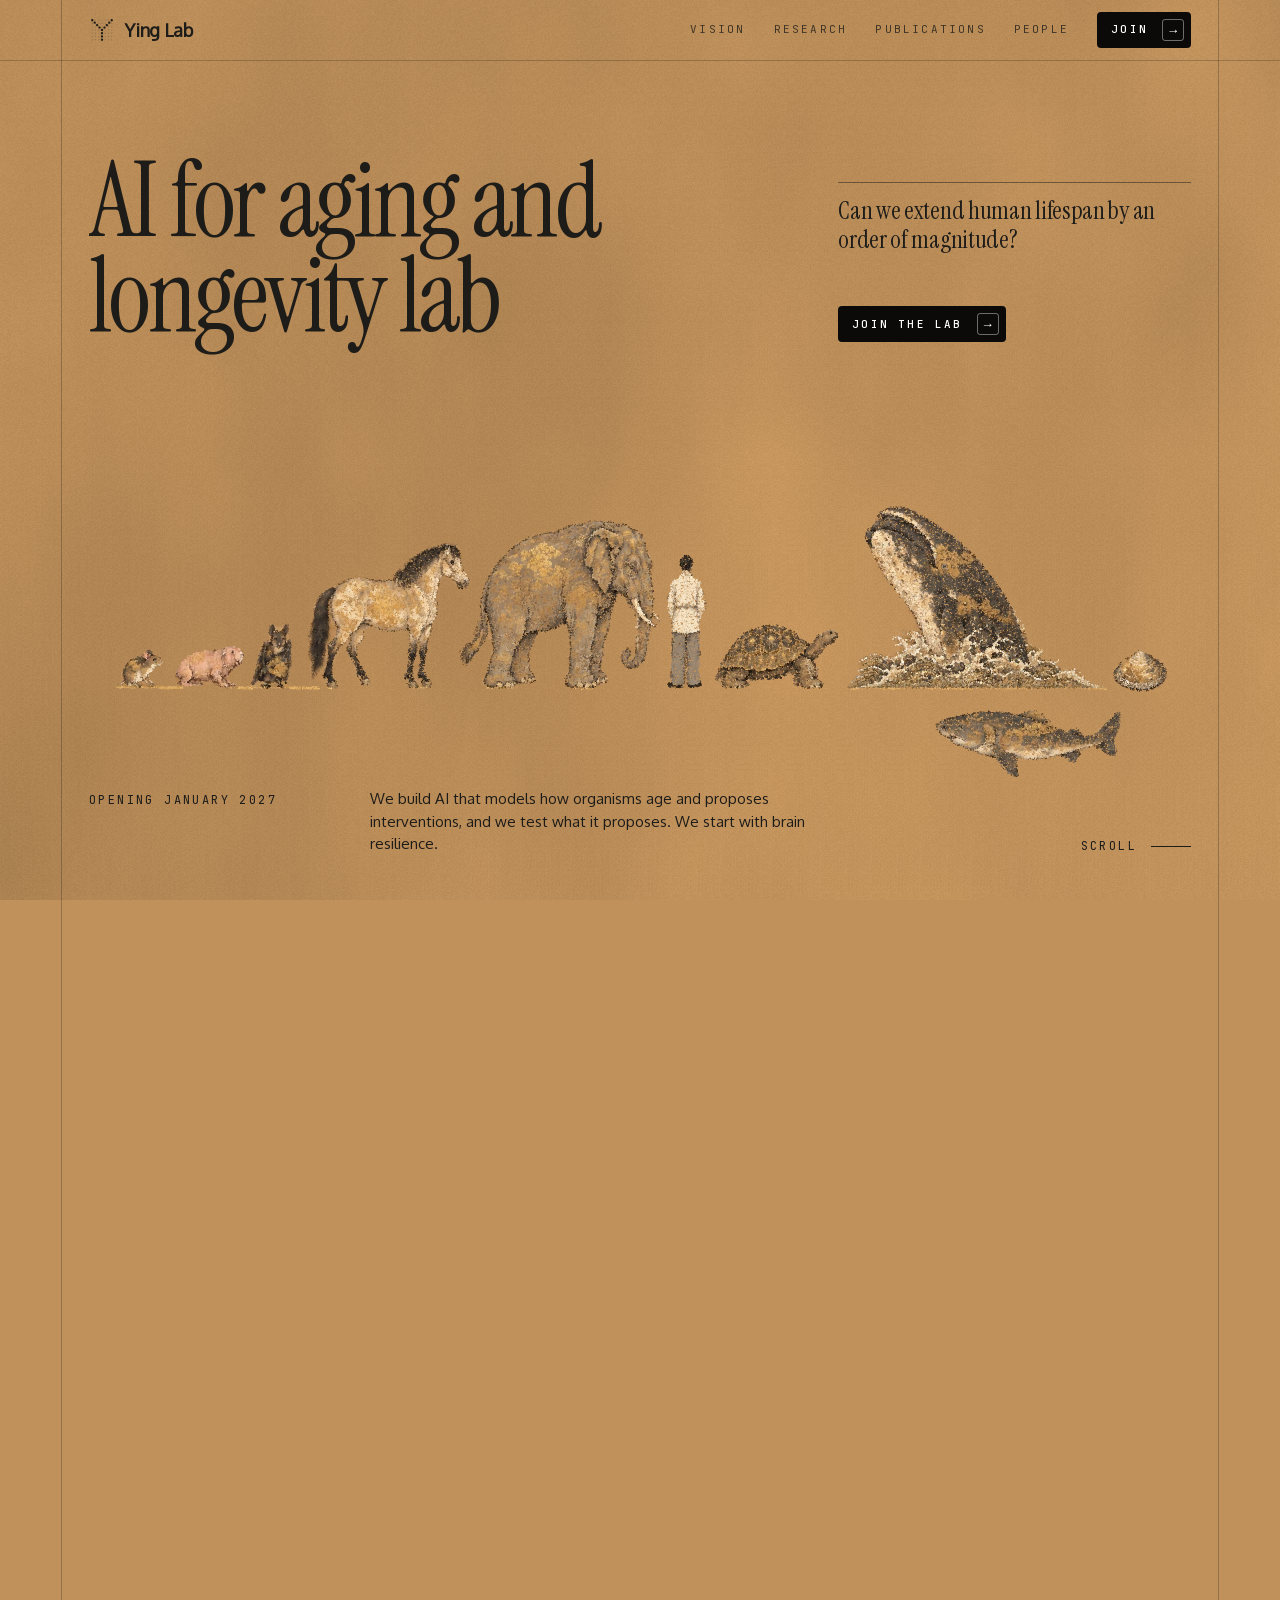
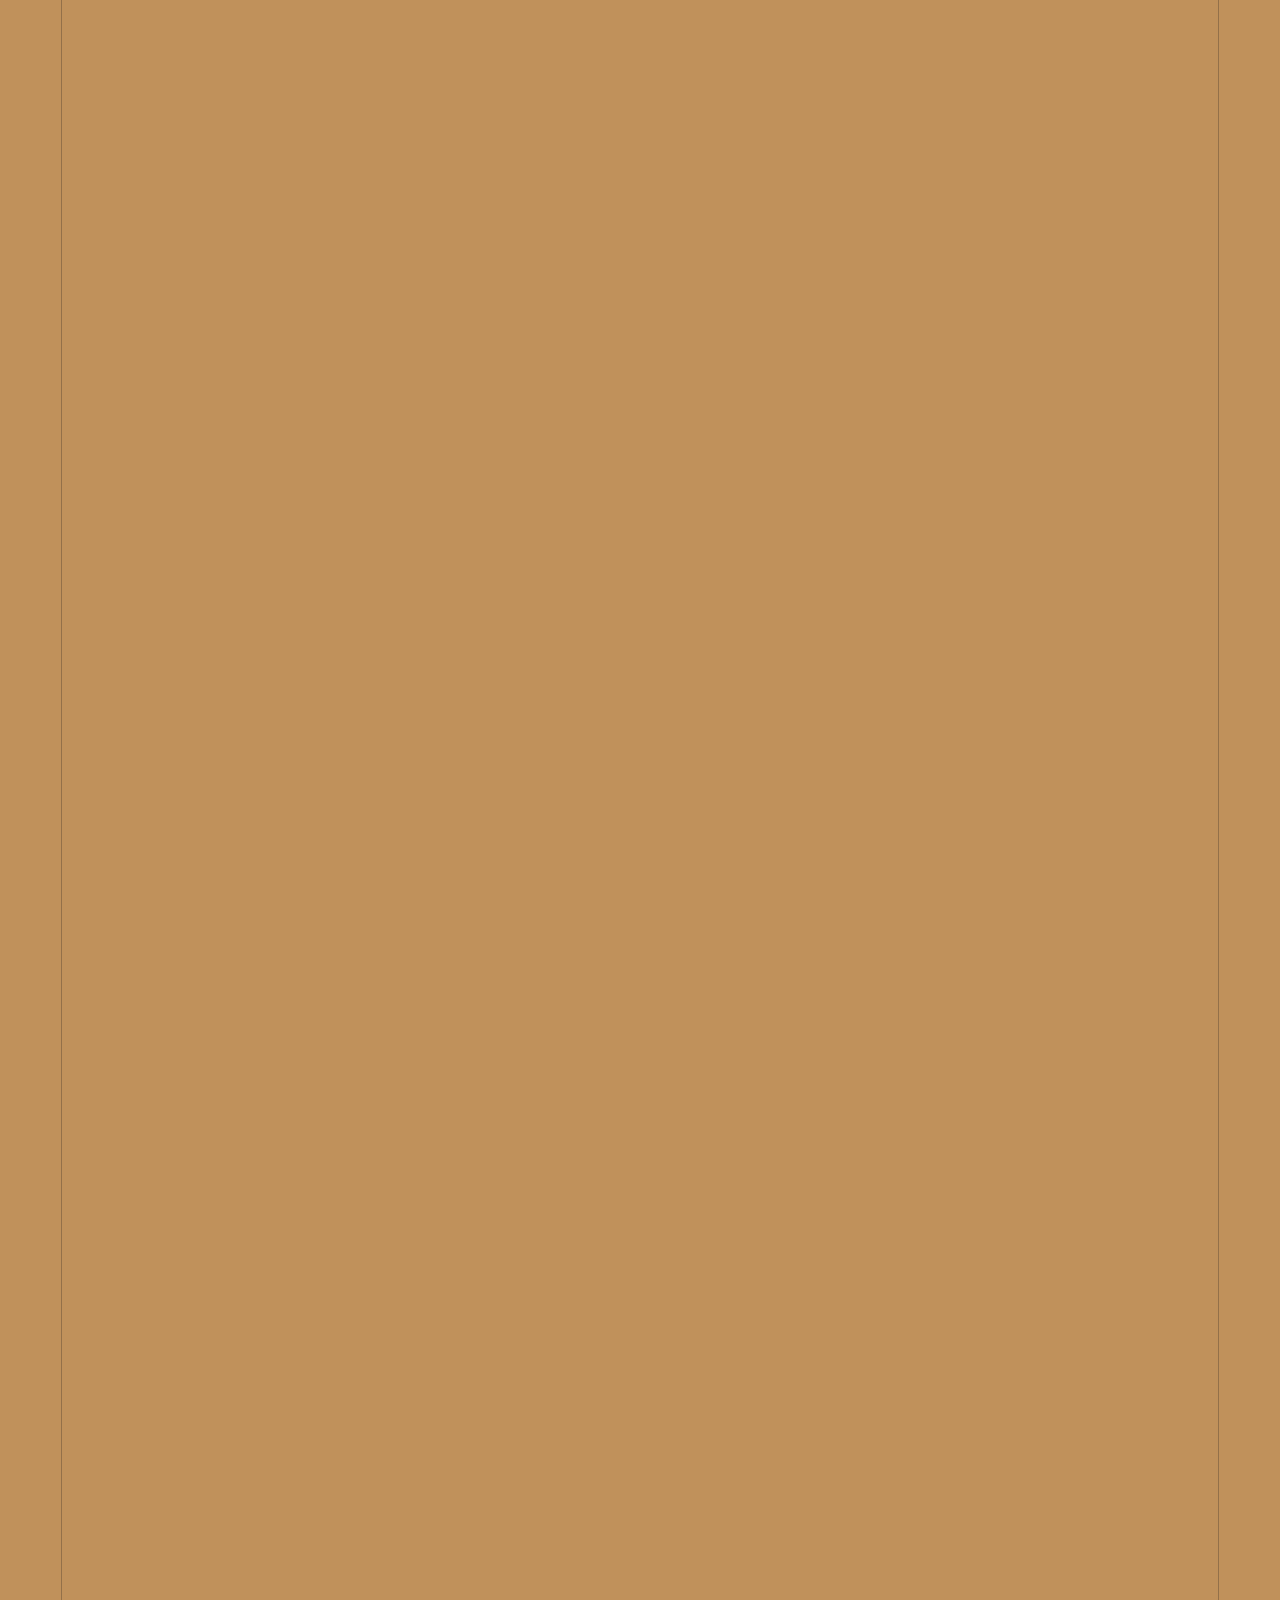
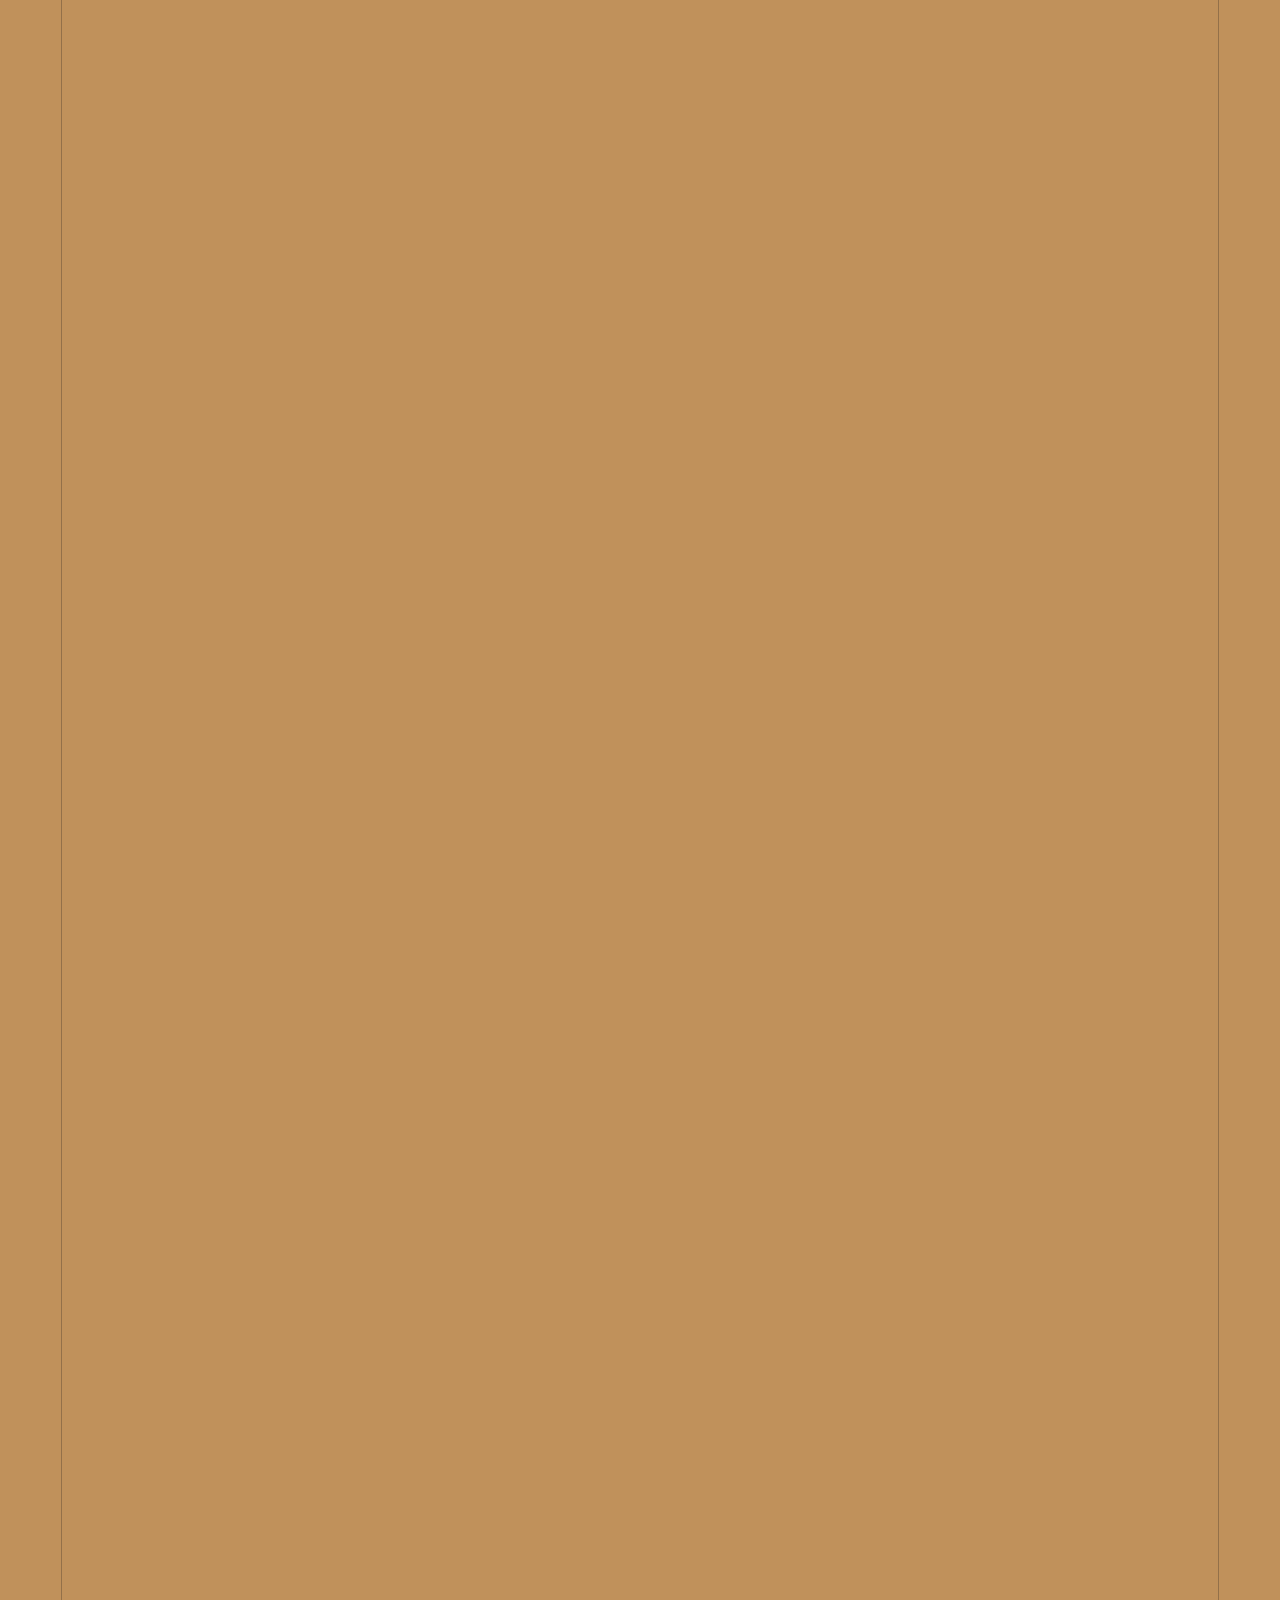
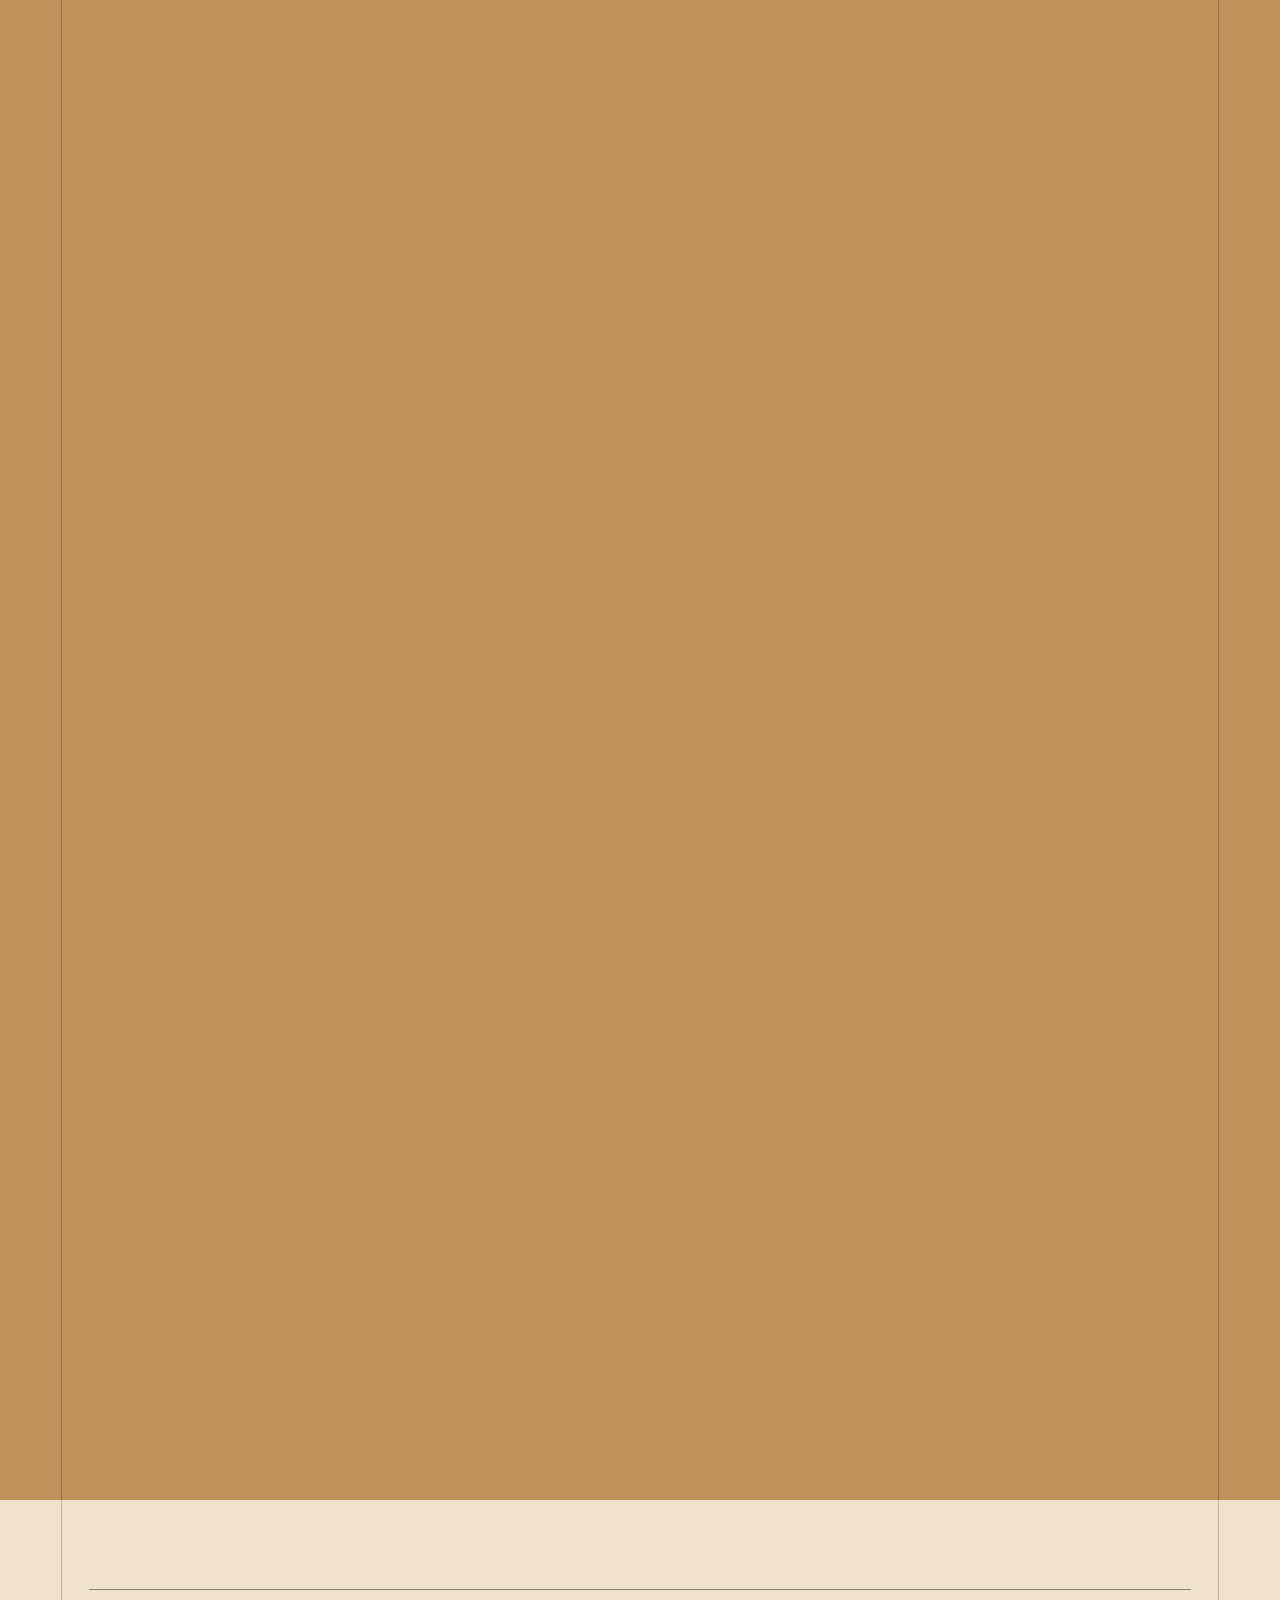
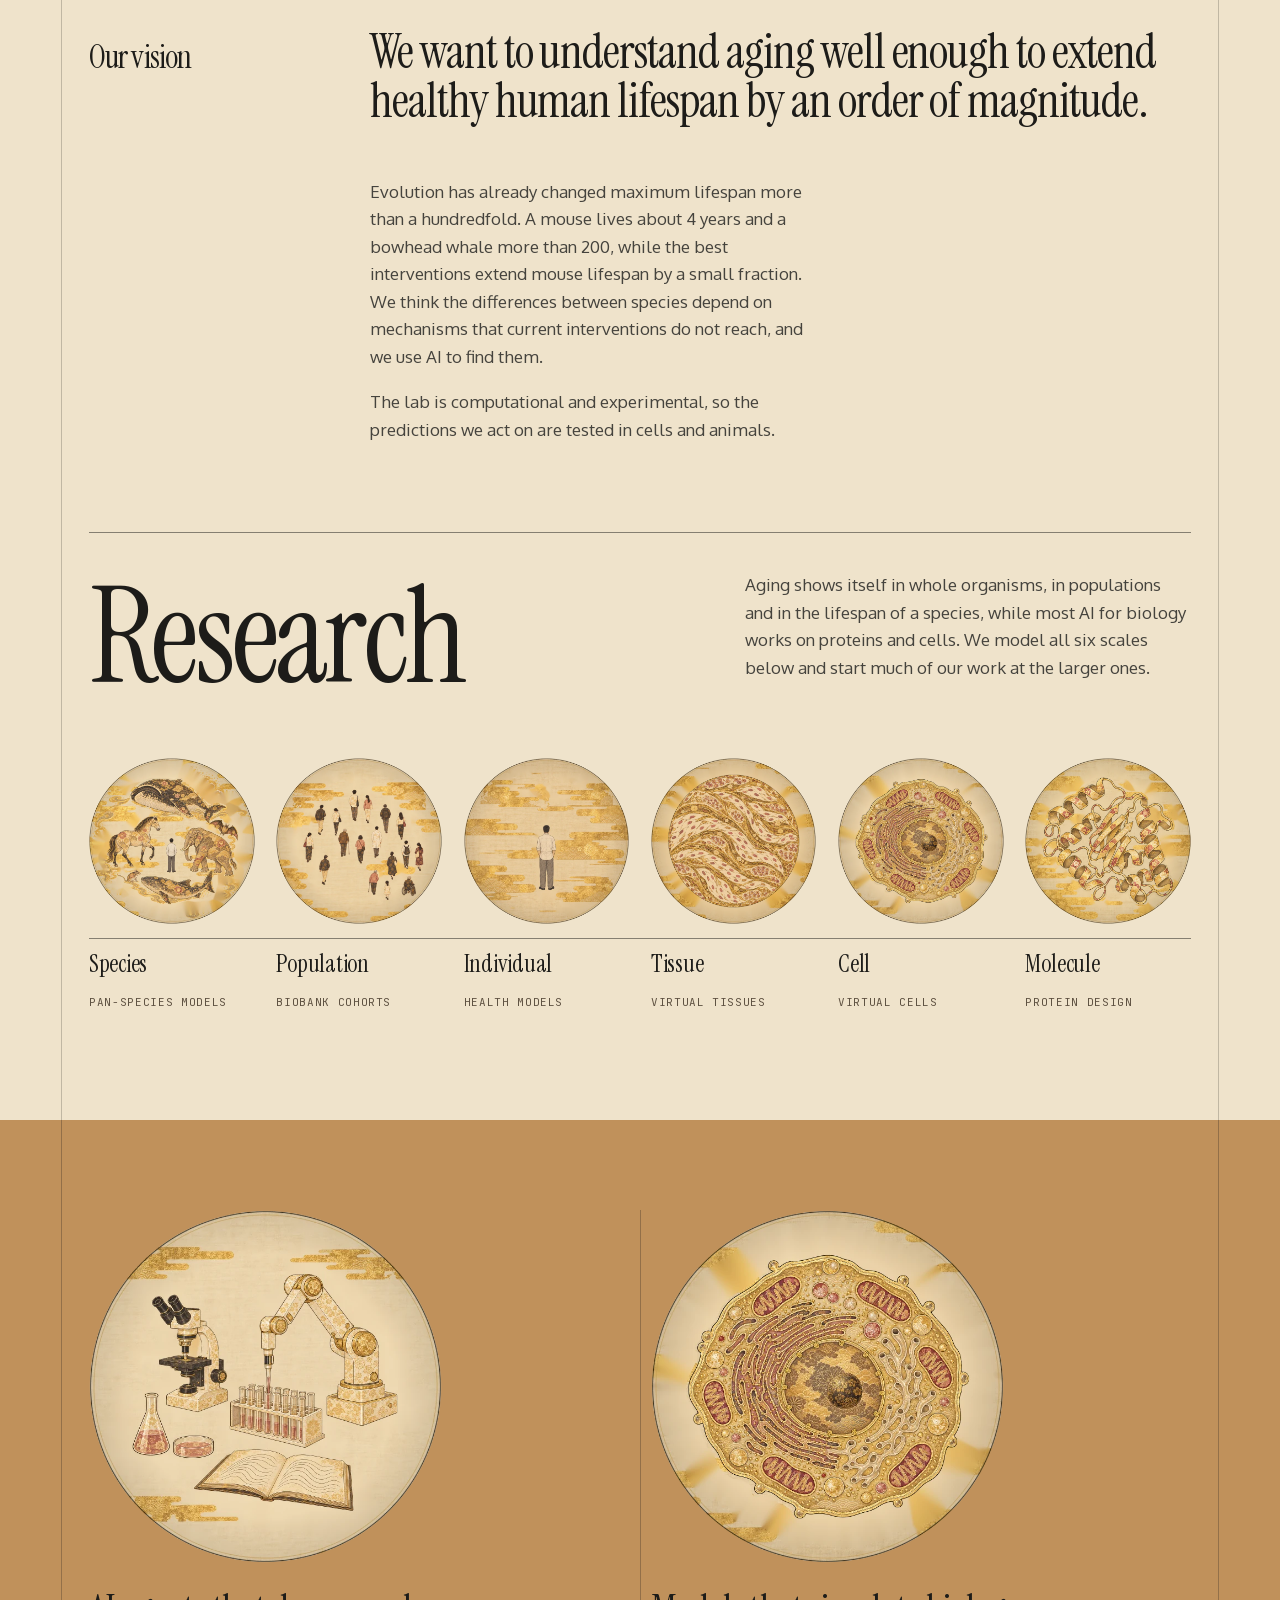
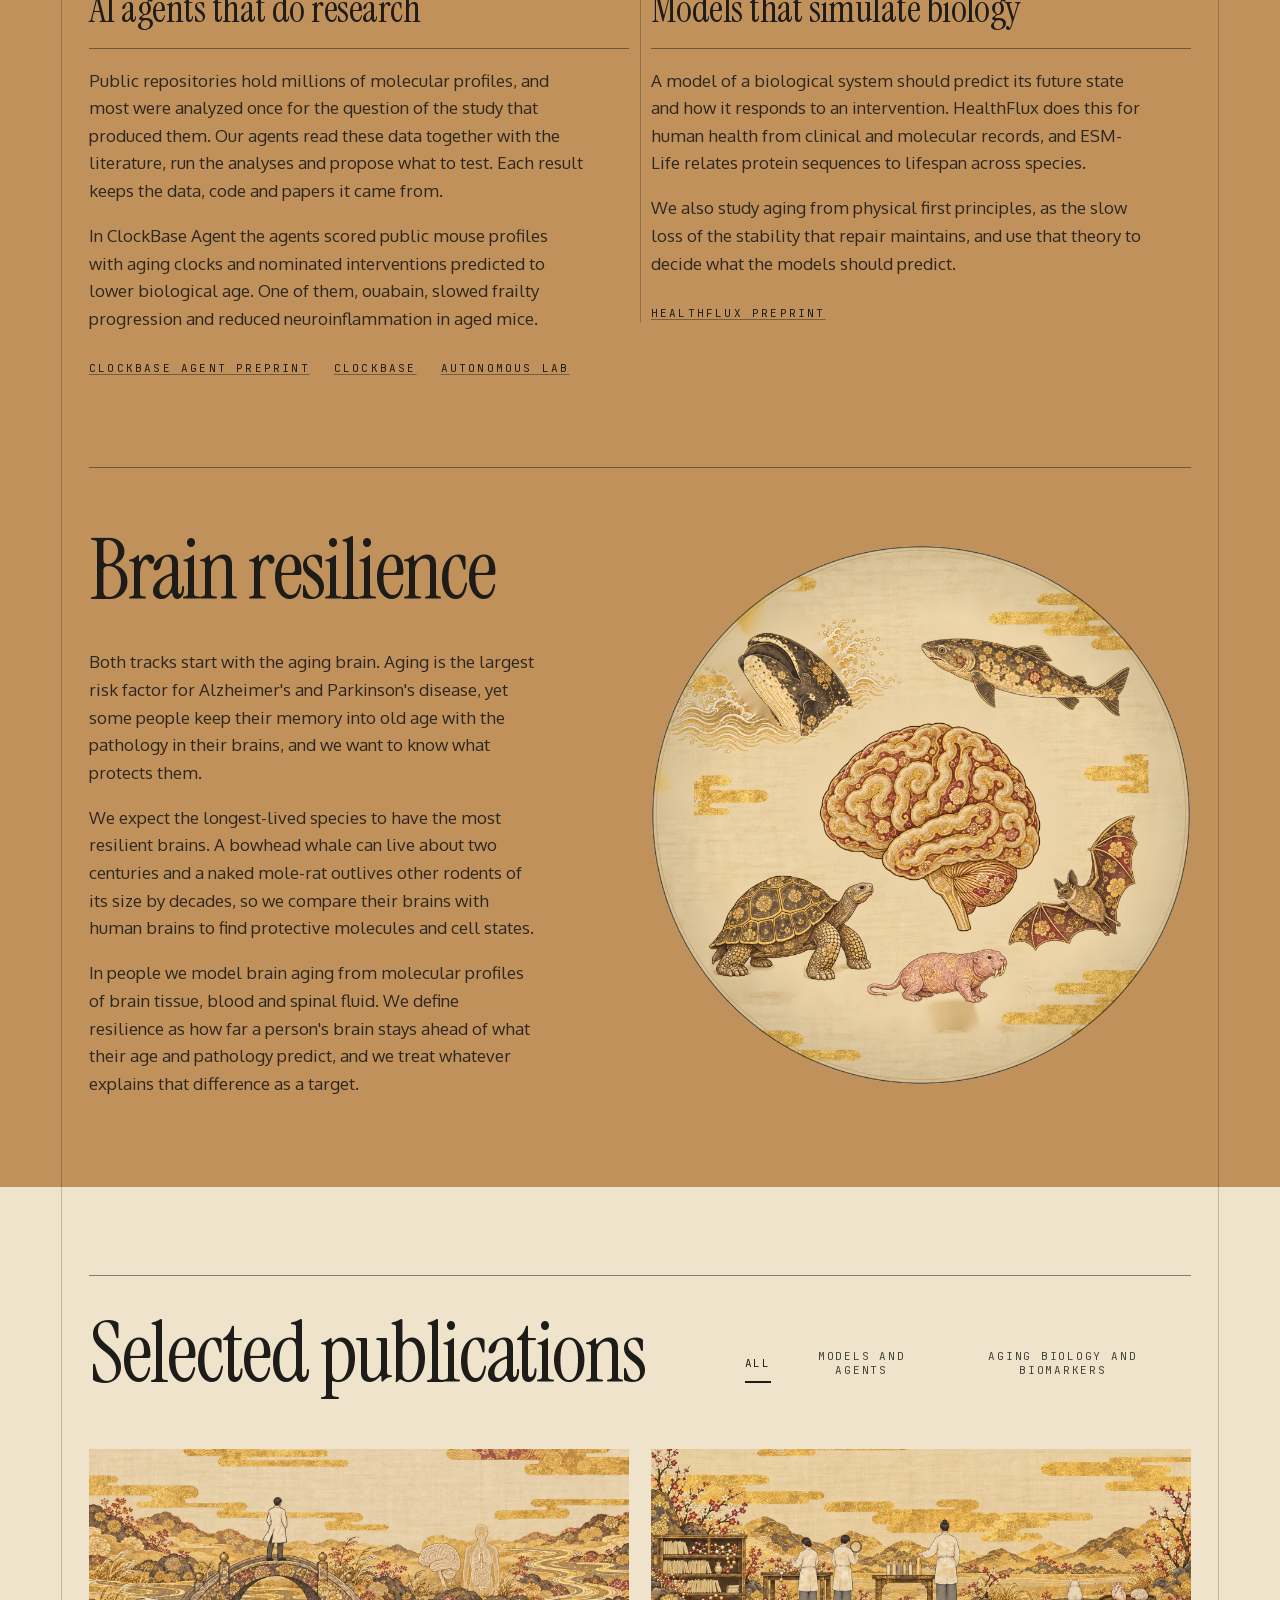
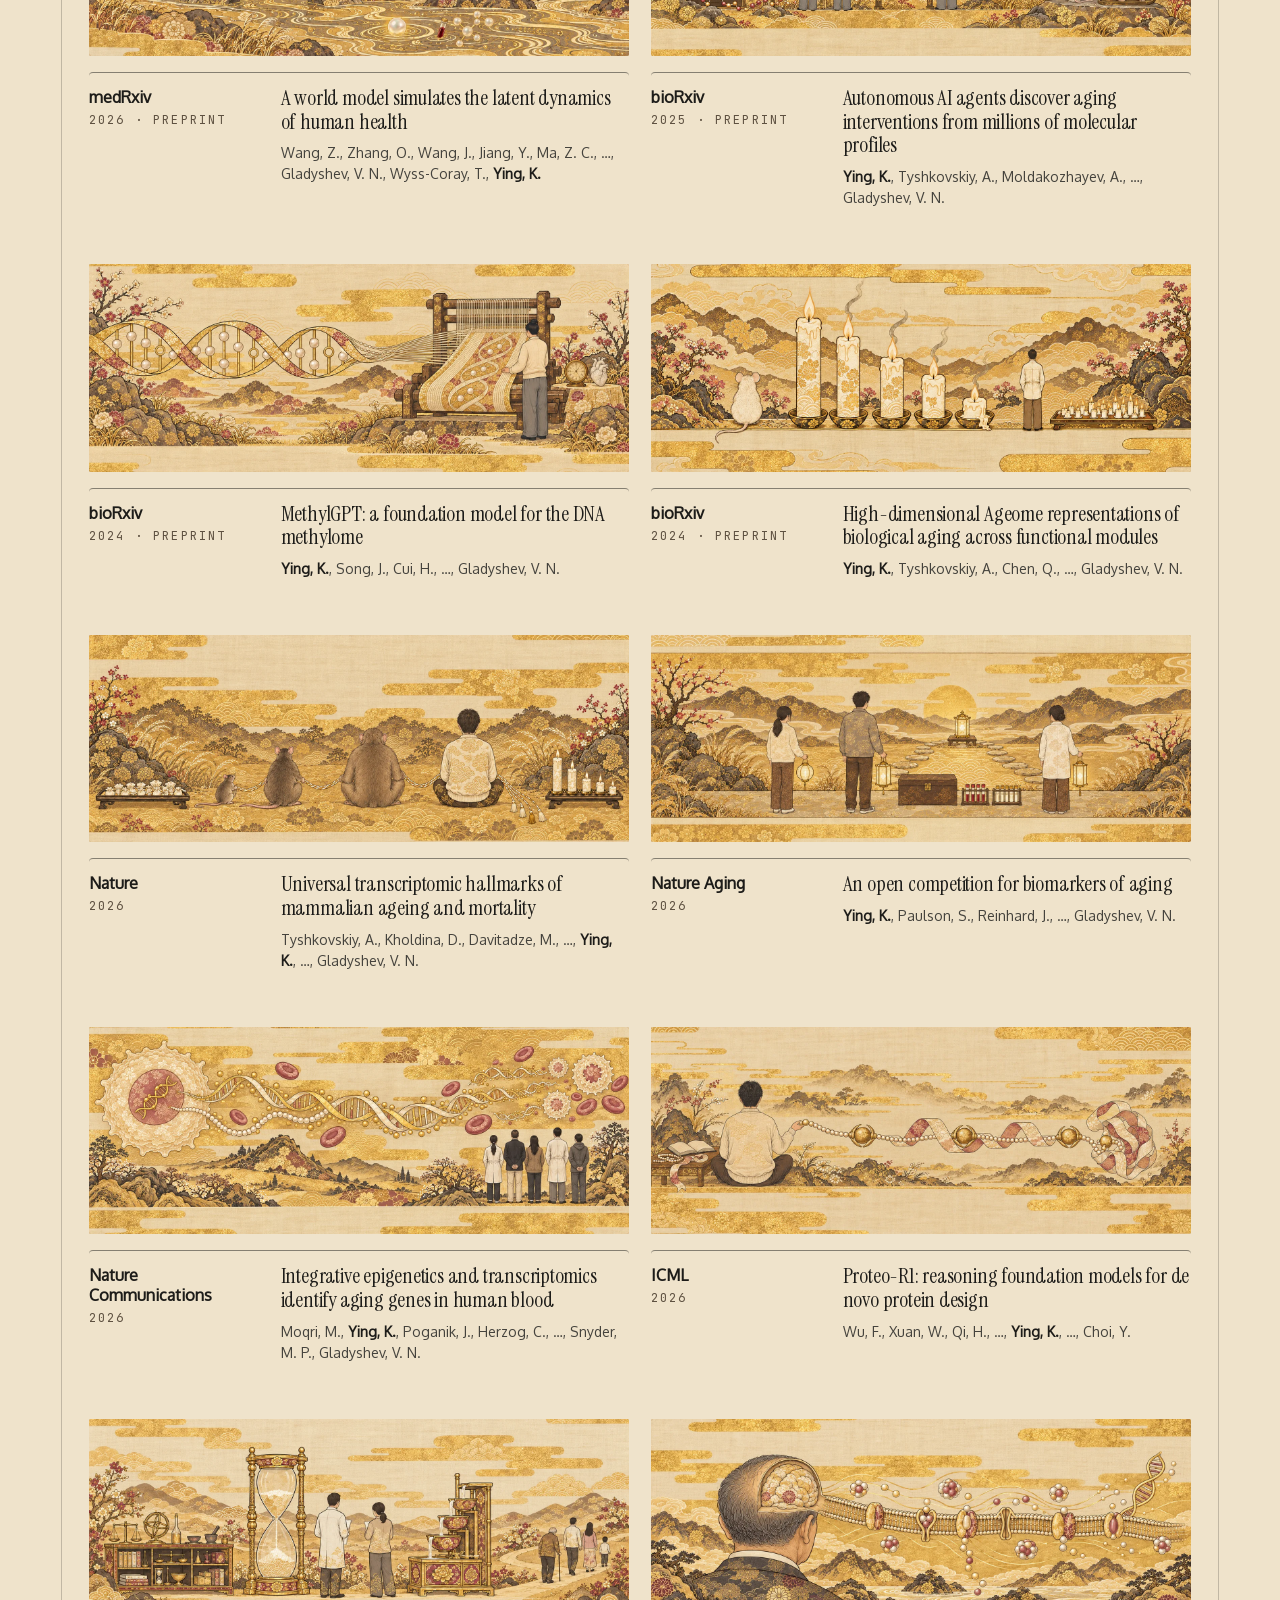
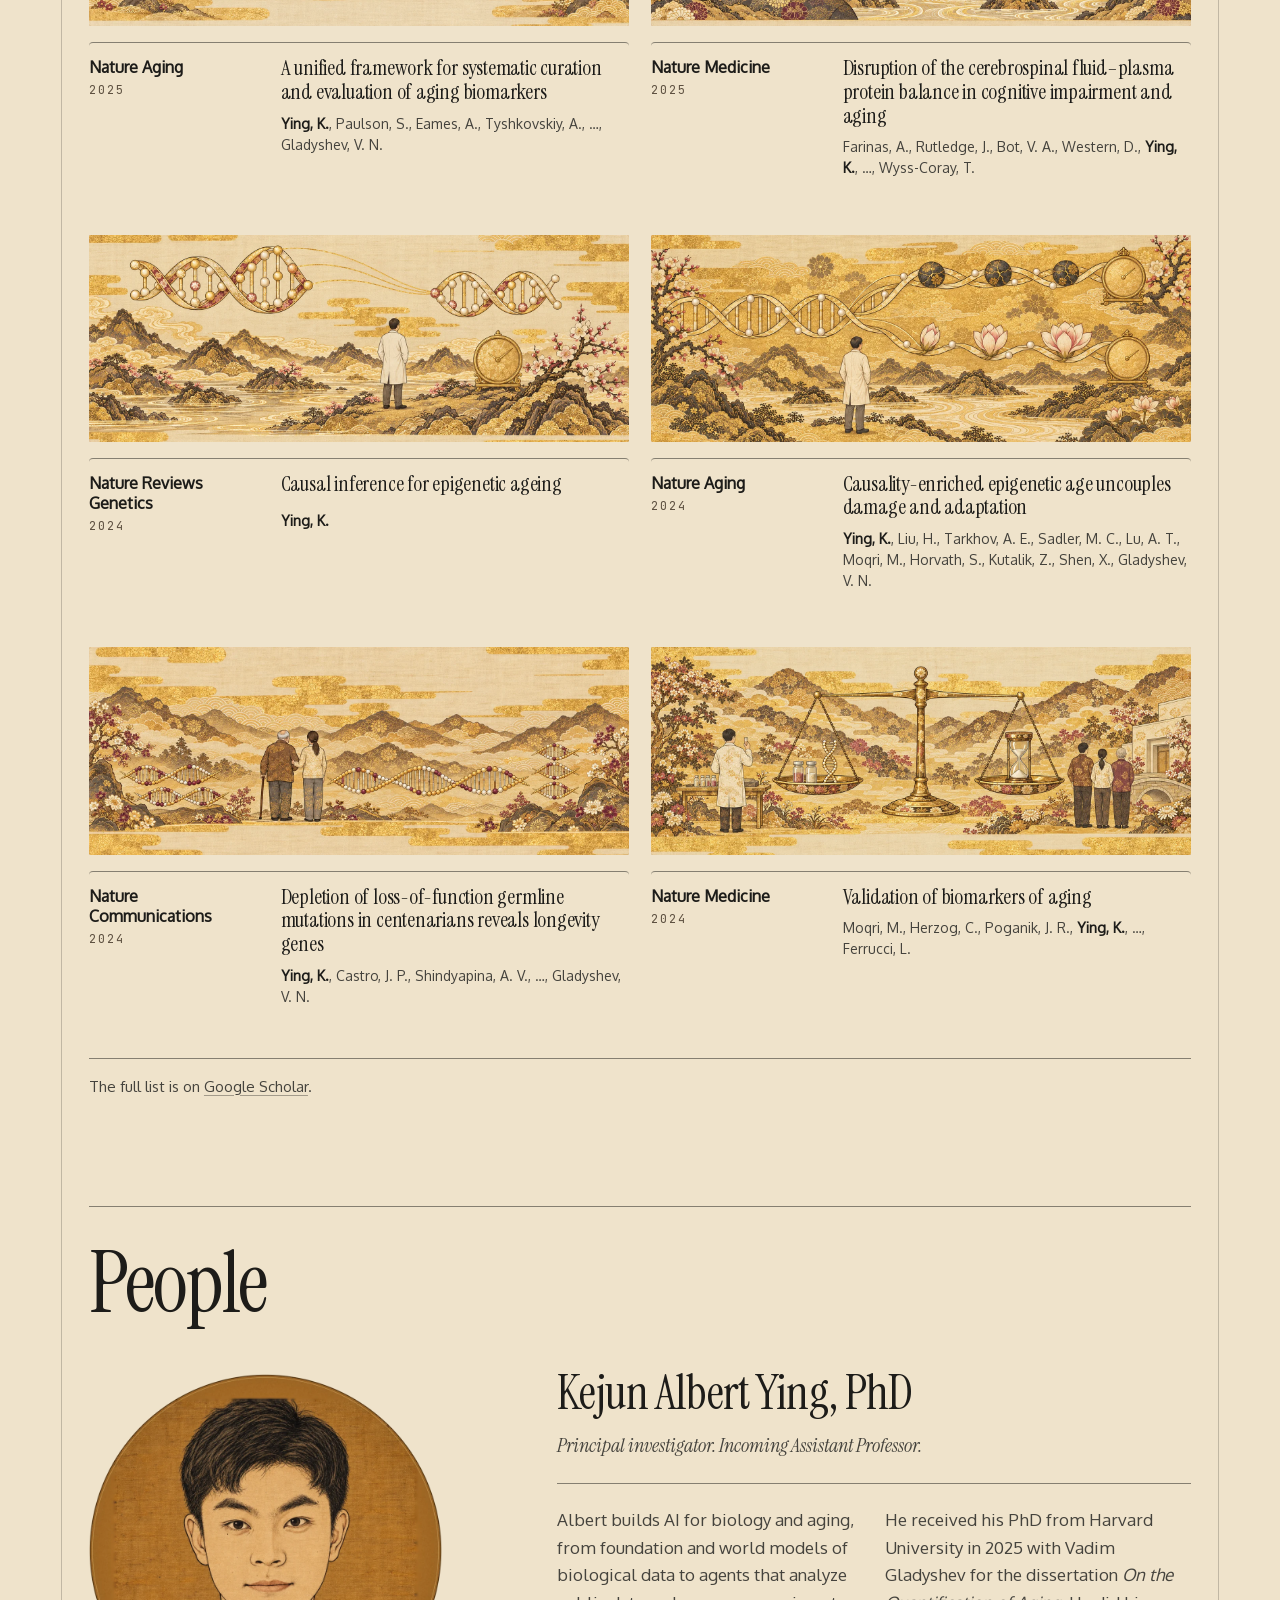
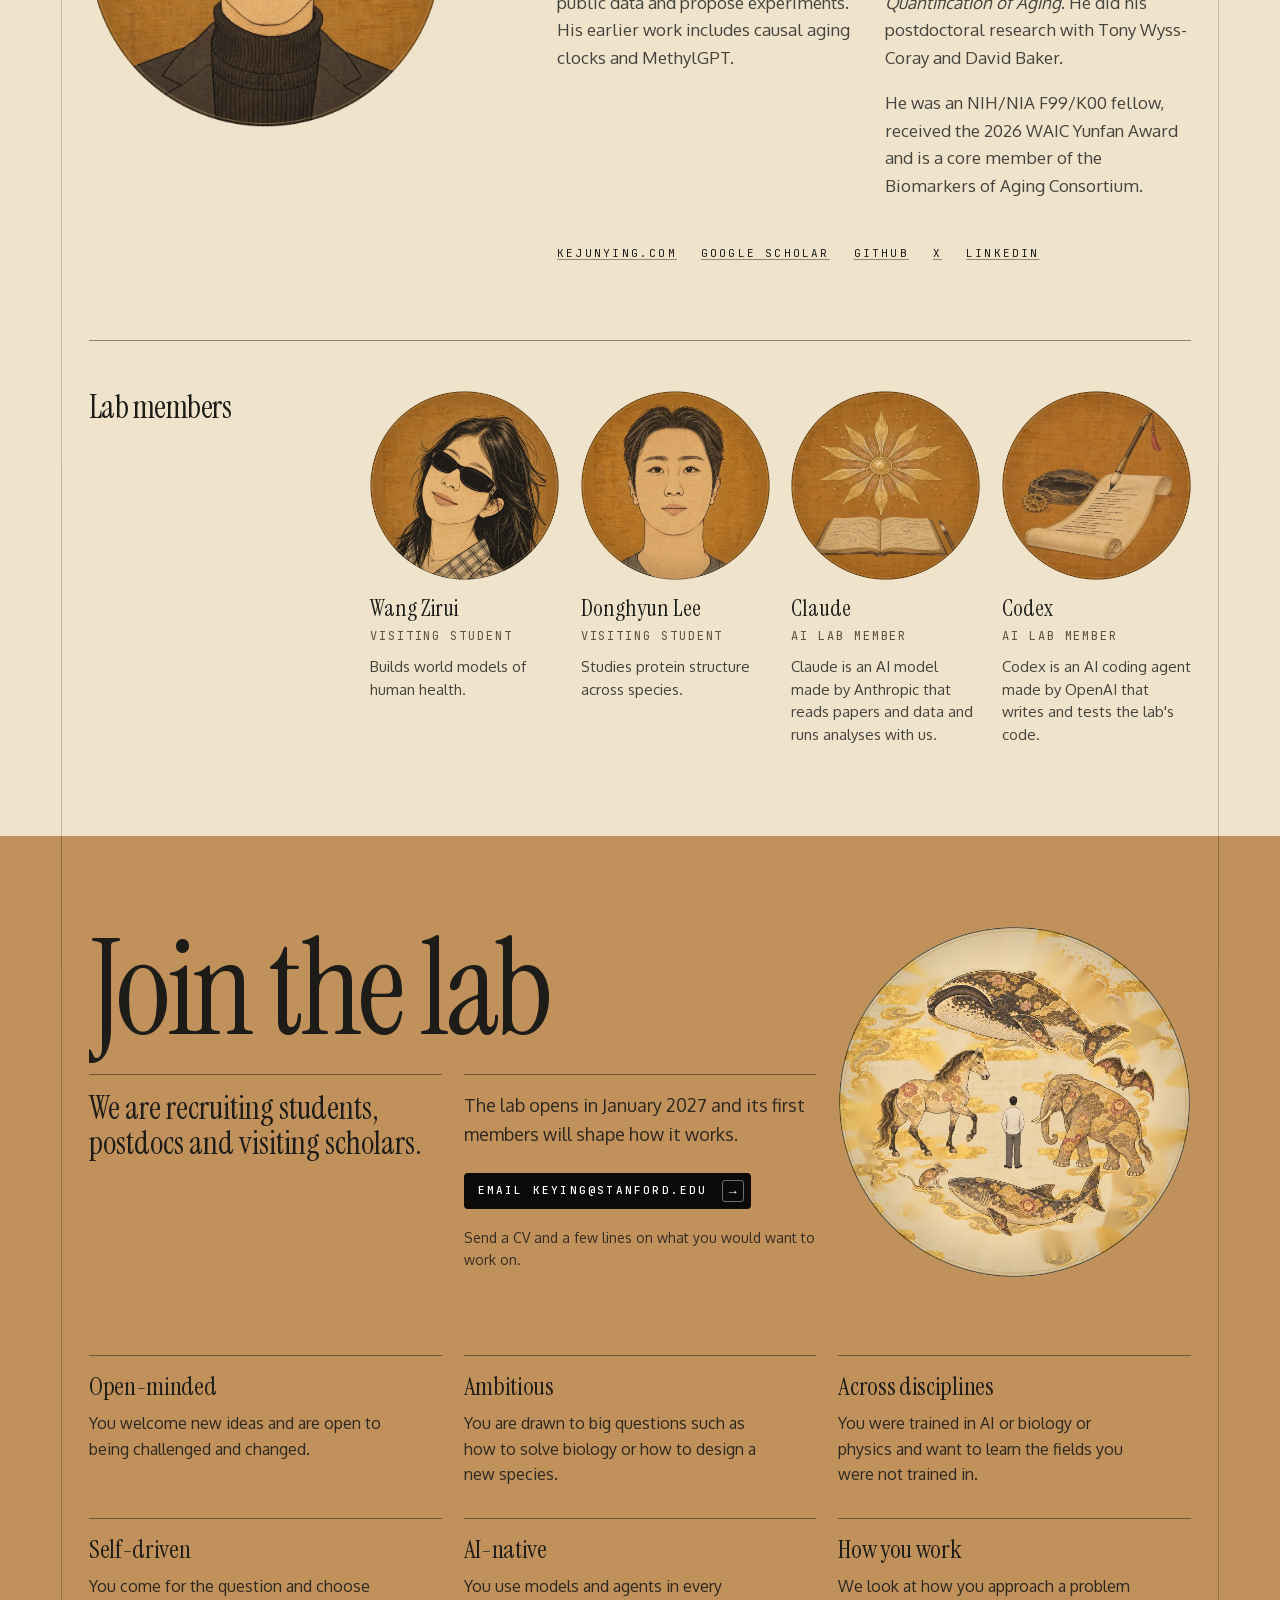
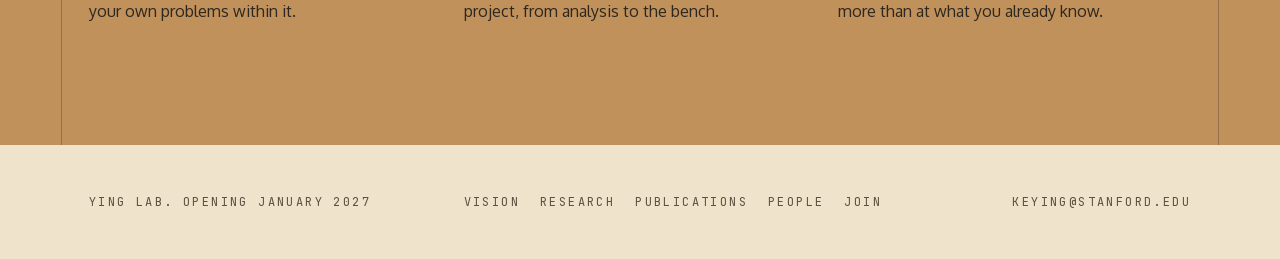
==== index.html @ d60895ba "Editorial grid layout chosen by the layout panel, with the judges' fixes Twelve-column grid shared b" ====
<!doctype html>
<html lang="en">
<head>
<meta charset="utf-8">
<meta name="viewport" content="width=device-width, initial-scale=1">
<title>Ying Lab</title>
<meta name="description" content="The Ying Lab opens in January 2027 as an AI for aging and longevity lab. We build AI models of how organisms age and use them to propose interventions that we then test.">
<meta property="og:title" content="Ying Lab">
<meta property="og:description" content="Can we extend human lifespan by an order of magnitude? The Ying Lab is an AI for aging and longevity lab that opens in January 2027.">
<meta property="og:image" content="https://lab.kejunying.com/assets/img/og.jpg?v=t12">
<meta property="og:image:width" content="1200">
<meta property="og:image:height" content="630">
<meta property="og:image:alt" content="Painting of ten species in order of maximum lifespan on gold silk.">
<meta property="og:url" content="https://lab.kejunying.com/">
<meta property="og:type" content="website">
<meta name="twitter:card" content="summary_large_image">
<link rel="canonical" href="https://lab.kejunying.com/">
<meta name="theme-color" content="#c0915b">
<link rel="icon" href="assets/favicon.svg" type="image/svg+xml">
<link rel="stylesheet" href="styles.css?v=20261014zi">
<script>document.documentElement.classList.add('js');(function(){var a=new URLSearchParams(location.search).get('art');if(a!=='uk')document.documentElement.setAttribute('data-art','tang');})();</script>
</head>
<body>
<a class="skip" href="#main">Skip to content</a>

<header class="nav" id="nav">
  <div class="wrap nav-row">
    <a class="mark" href="#top" aria-label="Ying Lab, home">
      <svg viewBox="0 0 48 48" width="26" height="26" aria-hidden="true"><circle cx="6" cy="6" r="1.2" fill="currentColor" opacity="0.18"/><circle cx="6" cy="12" r="1.2" fill="currentColor" opacity="0.18"/><circle cx="6" cy="18" r="1.2" fill="currentColor" opacity="0.18"/><circle cx="6" cy="24" r="1.2" fill="currentColor" opacity="0.18"/><circle cx="6" cy="30" r="1.2" fill="currentColor" opacity="0.18"/><circle cx="6" cy="36" r="1.2" fill="currentColor" opacity="0.18"/><circle cx="6" cy="42" r="1.2" fill="currentColor" opacity="0.18"/><circle cx="12" cy="6" r="1.2" fill="currentColor" opacity="0.18"/><circle cx="12" cy="12" r="1.2" fill="currentColor" opacity="0.18"/><circle cx="12" cy="18" r="1.2" fill="currentColor" opacity="0.18"/><circle cx="12" cy="24" r="1.2" fill="currentColor" opacity="0.18"/><circle cx="12" cy="30" r="1.2" fill="currentColor" opacity="0.18"/><circle cx="12" cy="36" r="1.2" fill="currentColor" opacity="0.18"/><circle cx="12" cy="42" r="1.2" fill="currentColor" opacity="0.18"/><circle cx="18" cy="6" r="1.2" fill="currentColor" opacity="0.18"/><circle cx="18" cy="12" r="1.2" fill="currentColor" opacity="0.18"/><circle cx="18" cy="18" r="1.2" fill="currentColor" opacity="0.18"/><circle cx="18" cy="24" r="1.2" fill="currentColor" opacity="0.18"/><circle cx="18" cy="30" r="1.2" fill="currentColor" opacity="0.18"/><circle cx="18" cy="36" r="1.2" fill="currentColor" opacity="0.18"/><circle cx="18" cy="42" r="1.2" fill="currentColor" opacity="0.18"/><circle cx="24" cy="6" r="1.2" fill="currentColor" opacity="0.18"/><circle cx="24" cy="12" r="1.2" fill="currentColor" opacity="0.18"/><circle cx="24" cy="18" r="1.2" fill="currentColor" opacity="0.18"/><circle cx="24" cy="24" r="1.2" fill="currentColor" opacity="0.18"/><circle cx="24" cy="30" r="1.2" fill="currentColor" opacity="0.18"/><circle cx="24" cy="36" r="1.2" fill="currentColor" opacity="0.18"/><circle cx="24" cy="42" r="1.2" fill="currentColor" opacity="0.18"/><circle cx="30" cy="6" r="1.2" fill="currentColor" opacity="0.18"/><circle cx="30" cy="12" r="1.2" fill="currentColor" opacity="0.18"/><circle cx="30" cy="18" r="1.2" fill="currentColor" opacity="0.18"/><circle cx="30" cy="24" r="1.2" fill="currentColor" opacity="0.18"/><circle cx="30" cy="30" r="1.2" fill="currentColor" opacity="0.18"/><circle cx="30" cy="36" r="1.2" fill="currentColor" opacity="0.18"/><circle cx="30" cy="42" r="1.2" fill="currentColor" opacity="0.18"/><circle cx="36" cy="6" r="1.2" fill="currentColor" opacity="0.18"/><circle cx="36" cy="12" r="1.2" fill="currentColor" opacity="0.18"/><circle cx="36" cy="18" r="1.2" fill="currentColor" opacity="0.18"/><circle cx="36" cy="24" r="1.2" fill="currentColor" opacity="0.18"/><circle cx="36" cy="30" r="1.2" fill="currentColor" opacity="0.18"/><circle cx="36" cy="36" r="1.2" fill="currentColor" opacity="0.18"/><circle cx="36" cy="42" r="1.2" fill="currentColor" opacity="0.18"/><circle cx="42" cy="6" r="1.2" fill="currentColor" opacity="0.18"/><circle cx="42" cy="12" r="1.2" fill="currentColor" opacity="0.18"/><circle cx="42" cy="18" r="1.2" fill="currentColor" opacity="0.18"/><circle cx="42" cy="24" r="1.2" fill="currentColor" opacity="0.18"/><circle cx="42" cy="30" r="1.2" fill="currentColor" opacity="0.18"/><circle cx="42" cy="36" r="1.2" fill="currentColor" opacity="0.18"/><circle cx="42" cy="42" r="1.2" fill="currentColor" opacity="0.18"/><circle cx="6.00" cy="6.00" r="2.15" fill="currentColor"/><circle cx="10.50" cy="10.50" r="2.15" fill="currentColor"/><circle cx="15.00" cy="15.00" r="2.15" fill="currentColor"/><circle cx="19.50" cy="19.50" r="2.15" fill="currentColor"/><circle cx="24.00" cy="24.00" r="2.15" fill="currentColor"/><circle cx="42.00" cy="6.00" r="2.15" fill="currentColor"/><circle cx="37.50" cy="10.50" r="2.15" fill="currentColor"/><circle cx="33.00" cy="15.00" r="2.15" fill="currentColor"/><circle cx="28.50" cy="19.50" r="2.15" fill="currentColor"/><circle cx="24.00" cy="30.00" r="2.15" fill="currentColor"/><circle cx="24.00" cy="36.00" r="2.15" fill="currentColor"/><circle cx="24.00" cy="42.00" r="2.15" fill="currentColor"/></svg>
      <span>Ying Lab</span>
    </a>
    <nav aria-label="Sections">
      <a href="#mission">Vision</a>
      <a href="#research">Research</a>
      <a href="#publications">Publications</a>
      <a href="#people">People</a>
      <a class="nav-join btn" href="#join">Join <span aria-hidden="true">&rarr;</span></a>
    </nav>
  </div>
</header>

<main id="main">

<section class="hero blue" id="top">
  <div class="stage">
  <canvas class="film" id="film" aria-hidden="true"></canvas>
  <div class="wrap hero-copy">
    <h1>AI for aging and longevity lab</h1>
    <p class="hero-sub">Can we extend human lifespan by an order of magnitude?</p>
    <a class="btn" href="#join">Join the lab <span aria-hidden="true">&rarr;</span></a>
  </div>
  <div class="hero-art">
    <img src="assets/img/p-lineup.webp" width="1225" height="333" alt="Painting of ten species in order of maximum lifespan: a mouse, a naked mole-rat, a bat, a horse, an elephant, a human, a Galapagos tortoise, a bowhead whale breaching, a Greenland shark below the waves and an ocean quahog.">
    <i class="star star-l" aria-hidden="true"></i><i class="star star-r" aria-hidden="true"></i>
  </div>
  <div class="wrap hero-foot">
    <p class="label chip">Opening January 2027</p>
    <p class="hero-lede">We build AI that models how organisms age and proposes interventions, and we test what it proposes. We start with brain resilience.</p>
  </div>
  <p class="label scroll-cue" aria-hidden="true">Scroll</p>
  </div>
</section>

<section class="band" id="mission">
  <div class="wrap two g12 vision">
    <h2>Our vision</h2>
    <p class="deck">We want to understand aging well enough to extend healthy human lifespan by an order of magnitude.</p>
    <div class="prose v-body">
      <p>Evolution has already changed maximum lifespan more than a hundredfold. A mouse lives about 4 years and a bowhead whale more than 200, while the best interventions extend mouse lifespan by a small fraction. We think the differences between species depend on mechanisms that current interventions do not reach, and we use AI to find them.</p>
      <p>The lab is computational and experimental, so the predictions we act on are tested in cells and animals.</p>
    </div>
  </div>
</section>

<section class="scales" id="research">
  <div class="wrap two g12 r-head">
    <h2>Research</h2>
    <div class="prose">
      <p>Aging shows itself in whole organisms, in populations and in the lifespan of a species, while most AI for biology works on proteins and cells. We model all six scales below and start much of our work at the larger ones.</p>
    </div>
  </div>
  <div class="wrap">
    <figure class="scales-fig">
      <ol class="scales-labels scales-row">
        <li><img src="assets/img/uk-species.webp" width="520" height="520" loading="lazy" alt="Painting of a bowhead whale, a Greenland shark, a horse, an elephant, a bat and a mouse around a human."><b>Species</b><span>Pan-species models</span></li>
        <li><img src="assets/img/uk-population.webp" width="520" height="520" loading="lazy" alt="Painting of people of all ages walking together."><b>Population</b><span>Biobank cohorts</span></li>
        <li><img src="assets/img/uk-human.webp" width="520" height="520" loading="lazy" alt="Painting of a human seen from behind."><b>Individual</b><span>Health models</span></li>
        <li><img src="assets/img/uk-tissue.webp" width="520" height="520" loading="lazy" alt="Painting of a section of tissue."><b>Tissue</b><span>Virtual tissues</span></li>
        <li><img src="assets/img/uk-cell.webp" width="520" height="520" loading="lazy" alt="Painting of a cell with its nucleus and organelles."><b>Cell</b><span>Virtual cells</span></li>
        <li><img src="assets/img/uk-molecule.webp" width="520" height="520" loading="lazy" alt="Painting of a protein structure."><b>Molecule</b><span>Protein design</span></li>
      </ol>
    </figure>
  </div>
</section>

<section class="research blue" id="directions-sec" aria-label="Research tracks">
  <div class="wrap">
    <div class="tracks">
      <article class="track" id="agents">
        <figure><img src="assets/img/uk-agents.webp" width="640" height="640" loading="lazy" alt="Painting of a robotic arm, a microscope and an open notebook at a laboratory bench."></figure>
        <h3>AI agents that do research</h3>
        <div class="prose">
          <p>Public repositories hold millions of molecular profiles, and most were analyzed once for the question of the study that produced them. Our agents read these data together with the literature, run the analyses and propose what to test. Each result keeps the data, code and papers it came from.</p>
          <p>In ClockBase Agent the agents scored public mouse profiles with aging clocks and nominated interventions predicted to lower biological age. One of them, ouabain, slowed frailty progression and reduced neuroinflammation in aged mice.</p>
        </div>
        <p class="links"><a href="https://www.biorxiv.org/content/10.1101/2023.02.28.530532v4" rel="noopener">ClockBase Agent preprint</a><a href="https://www.clockbase.org/" rel="noopener">ClockBase</a><a href="https://github.com/albert-ying/autonomous-lab" rel="noopener">Autonomous Lab</a></p>
      </article>
      <article class="track" id="models">
        <figure><img src="assets/img/uk-cell.webp" width="640" height="640" loading="lazy" alt="Painting of a cell with its nucleus and organelles."></figure>
        <h3>Models that simulate biology</h3>
        <div class="prose">
          <p>A model of a biological system should predict its future state and how it responds to an intervention. HealthFlux does this for human health from clinical and molecular records, and ESM-Life relates protein sequences to lifespan across species.</p>
          <p>We also study aging from physical first principles, as the slow loss of the stability that repair maintains, and use that theory to decide what the models should predict.</p>
        </div>
        <p class="links"><a href="https://doi.org/10.64898/2026.09.19.26363460" rel="noopener">HealthFlux preprint</a></p>
      </article>
    </div>
    <article class="brain-block" id="brain">
      <figure><img src="assets/img/uk-brain.webp" width="900" height="900" loading="lazy" alt="Painting of a human brain among a bowhead whale, a Greenland shark, a bat, a tortoise and a naked mole-rat."></figure>
      <div>
        <h3>Brain resilience</h3>
        <div class="prose">
          <p>Both tracks start with the aging brain. Aging is the largest risk factor for Alzheimer's and Parkinson's disease, yet some people keep their memory into old age with the pathology in their brains, and we want to know what protects them.</p>
          <p>We expect the longest-lived species to have the most resilient brains. A bowhead whale can live about two centuries and a naked mole-rat outlives other rodents of its size by decades, so we compare their brains with human brains to find protective molecules and cell states.</p>
          <p>In people we model brain aging from molecular profiles of brain tissue, blood and spinal fluid. We define resilience as how far a person's brain stays ahead of what their age and pathology predict, and we treat whatever explains that difference as a target.</p>
        </div>
      </div>
    </article>
  </div>
</section>

<section class="pubs" id="publications">
  <div class="wrap">
    <div class="pubs-head">
      <h2>Selected publications</h2>
      <div class="filter" role="group" aria-label="Filter publications">
        <button type="button" data-filter="all" aria-pressed="true">All</button>
        <button type="button" data-filter="ai" aria-pressed="false">Models and agents</button>
        <button type="button" data-filter="aging" aria-pressed="false">Aging biology and biomarkers</button>
      </div>
    </div>
    <ol class="pub-list" id="pub-list"></ol>
    <noscript><p>The publication list needs JavaScript. The full list is on Google Scholar.</p></noscript>
    <p class="pubs-more">The full list is on <a href="https://scholar.google.com/citations?user=JS7AdkcAAAAJ&hl=en" rel="noopener">Google Scholar</a>.</p>
  </div>
</section>

<section class="people" id="people">
  <div class="wrap people-head"><h2>People</h2></div>
  <div class="wrap people-grid">
    <figure class="portrait">
      <img src="assets/img/uk-portrait.webp" width="800" height="1000" loading="lazy" alt="Painted portrait of Kejun Albert Ying.">
    </figure>
    <div>
      <h3 class="pi-name">Kejun Albert Ying, PhD</h3>
      <p class="pi-role">Principal investigator. Incoming Assistant Professor.</p>
      <div class="prose">
        <p>Albert builds AI for biology and aging, from foundation and world models of biological data to agents that analyze public data and propose experiments. His earlier work includes causal aging clocks and MethylGPT.</p>
        <p>He received his PhD from Harvard University in 2025 with Vadim Gladyshev for the dissertation <i>On the Quantification of Aging</i>. He did his postdoctoral research with Tony Wyss-Coray and David Baker.</p>
        <p>He was an NIH/NIA F99/K00 fellow, received the 2026 WAIC Yunfan Award and is a core member of the Biomarkers of Aging Consortium.</p>
      </div>
      <p class="links">
        <a href="https://kejunying.com/" rel="noopener">kejunying.com</a>
        <a href="https://scholar.google.com/citations?user=JS7AdkcAAAAJ&hl=en" rel="noopener">Google Scholar</a>
        <a href="https://github.com/albert-ying/" rel="noopener">GitHub</a>
        <a href="https://twitter.com/kejunying/" rel="noopener">X</a>
        <a href="https://www.linkedin.com/in/kejun-albert-ying/" rel="noopener">LinkedIn</a>
      </p>
    </div>
  </div>
  <div class="wrap members">
    <h3 class="sub-h">Lab members</h3>
    <ul class="member-list">
      <li>
        <img src="assets/img/tang-portrait-zirui.webp?v=t13" width="800" height="1000" loading="lazy" alt="Painted portrait of Wang Zirui.">
        <b>Wang Zirui</b>
        <span class="member-role">Visiting student</span>
        <p>Builds world models of human health.</p>
      </li>
      <li>
        <img src="assets/img/tang-portrait-donghyun.webp?v=t13" width="800" height="1000" loading="lazy" alt="Painted portrait of Donghyun Lee." onerror="this.style.visibility='hidden'">
        <b>Donghyun Lee</b>
        <span class="member-role">Visiting student</span>
        <p>Studies protein structure across species.</p>
      </li>
      <li>
        <img src="assets/img/tang-member-claude.webp?v=t9" width="800" height="1000" loading="lazy" alt="Painting of a gold starburst above an open notebook.">
        <b>Claude</b>
        <span class="member-role">AI lab member</span>
        <p>Claude is an AI model made by Anthropic that reads papers and data and runs analyses with us.</p>
      </li>
      <li>
        <img src="assets/img/tang-member-codex.webp?v=t9" width="800" height="1000" loading="lazy" alt="Painting of a brush writing rows of strokes down a scroll beside an ink stone.">
        <b>Codex</b>
        <span class="member-role">AI lab member</span>
        <p>Codex is an AI coding agent made by OpenAI that writes and tests the lab's code.</p>
      </li>
    </ul>
  </div>
</section>

<section class="join blue" id="join">
  <div class="wrap g12 join-grid">
    <h2>Join the lab</h2>
    <img class="join-art" src="assets/img/uk-species.webp" width="640" height="640" loading="lazy" alt="" aria-hidden="true">
    <p class="join-lede">We are recruiting students, postdocs and visiting scholars.</p>
    <div class="join-act">
      <p class="founding">The lab opens in January 2027 and its first members will shape how it works.</p>
      <a class="btn" href="mailto:keying@stanford.edu?subject=Joining%20the%20Ying%20Lab">Email keying@stanford.edu <span aria-hidden="true">&rarr;</span></a>
      <p class="join-note">Send a CV and a few lines on what you would want to work on.</p>
    </div>
    <ul class="values">
      <li><b>Open-minded</b><span>You welcome new ideas and are open to being challenged and changed.</span></li>
      <li><b>Ambitious</b><span>You are drawn to big questions such as how to solve biology or how to design a new species.</span></li>
      <li><b>Across disciplines</b><span>You were trained in AI or biology or physics and want to learn the fields you were not trained in.</span></li>
      <li><b>Self-driven</b><span>You come for the question and choose your own problems within it.</span></li>
      <li><b>AI-native</b><span>You use models and agents in every project, from analysis to the bench.</span></li>
      <li><b>How you work</b><span>We look at how you approach a problem more than at what you already know.</span></li>
    </ul>
  </div>
</section>

</main>

<footer class="foot">
  <div class="wrap foot-row">
    <p class="label">Ying Lab. Opening January 2027</p>
    <nav class="label foot-nav" aria-label="Footer"><a href="#mission">Vision</a><a href="#research">Research</a><a href="#publications">Publications</a><a href="#people">People</a><a href="#join">Join</a></nav>
    <p class="label"><a href="mailto:keying@stanford.edu">keying@stanford.edu</a></p>
  </div>
</footer>

<dialog class="pub-dialog" id="pub-dialog" aria-labelledby="pd-title">
  <button class="pd-close" type="button" aria-label="Close">&times;</button>
  <div class="pd-grid">
    <img class="pd-img" src="" alt="" width="520" height="520">
    <div class="pd-text">
      <p class="label pd-meta"></p>
      <h3 class="pd-title" id="pd-title"></h3>
      <p class="pd-authors"></p>
      <p class="label">Summary</p>
      <p class="pd-finding"></p>
      <a class="btn pd-link" href="#" target="_blank" rel="noopener">Read the paper <span aria-hidden="true">&rarr;</span></a>
    </div>
  </div>
</dialog>
<script src="data.js?v=20261014zi"></script>
<script src="main.js?v=20261014zi"></script>
<script src="film.js?v=20261014zi"></script>
</body>
</html>
---- styles.css ----
/* Ying Lab. Tang gold and silk by default (html[data-art="tang"]). Type is Oxygen with Instrument Serif titles. */

@font-face { font-family: 'Oxygen'; font-style: normal; font-weight: 300; font-display: swap; src: url('assets/fonts/oxygen-300-latin-ext.woff2') format('woff2'); unicode-range: U+0100-02BA, U+02BD-02C5, U+02C7-02CC, U+02CE-02D7, U+02DD-02FF, U+0304, U+0308, U+0329, U+1D00-1DBF, U+1E00-1E9F, U+1EF2-1EFF, U+2020, U+20A0-20AB, U+20AD-20C4, U+2113, U+2C60-2C7F, U+A720-A7FF; }
@font-face { font-family: 'Oxygen'; font-style: normal; font-weight: 300; font-display: swap; src: url('assets/fonts/oxygen-300-latin.woff2') format('woff2'); unicode-range: U+0000-00FF, U+0131, U+0152-0153, U+02BB-02BC, U+02C6, U+02DA, U+02DC, U+0304, U+0308, U+0329, U+2000-206F, U+20AC, U+2122, U+2191, U+2193, U+2212, U+2215, U+FEFF, U+FFFD; }
@font-face { font-family: 'Oxygen'; font-style: normal; font-weight: 400; font-display: swap; src: url('assets/fonts/oxygen-400-latin-ext.woff2') format('woff2'); unicode-range: U+0100-02BA, U+02BD-02C5, U+02C7-02CC, U+02CE-02D7, U+02DD-02FF, U+0304, U+0308, U+0329, U+1D00-1DBF, U+1E00-1E9F, U+1EF2-1EFF, U+2020, U+20A0-20AB, U+20AD-20C4, U+2113, U+2C60-2C7F, U+A720-A7FF; }
@font-face { font-family: 'Oxygen'; font-style: normal; font-weight: 400; font-display: swap; src: url('assets/fonts/oxygen-400-latin.woff2') format('woff2'); unicode-range: U+0000-00FF, U+0131, U+0152-0153, U+02BB-02BC, U+02C6, U+02DA, U+02DC, U+0304, U+0308, U+0329, U+2000-206F, U+20AC, U+2122, U+2191, U+2193, U+2212, U+2215, U+FEFF, U+FFFD; }
@font-face { font-family: 'Instrument Serif'; font-style: italic; font-weight: 400; font-display: swap; src: url('assets/fonts/instrument-serif-400-italic.woff2') format('woff2'); unicode-range: U+0000-00FF, U+0131, U+0152-0153, U+02BB-02BC, U+02C6, U+02DA, U+02DC, U+0304, U+0308, U+0329, U+2000-206F, U+20AC, U+2122, U+2191, U+2193, U+2212, U+2215, U+FEFF, U+FFFD; }
@font-face { font-family: 'Instrument Serif'; font-style: normal; font-weight: 400; font-display: swap; src: url('assets/fonts/instrument-serif-400-normal.woff2') format('woff2'); unicode-range: U+0000-00FF, U+0131, U+0152-0153, U+02BB-02BC, U+02C6, U+02DA, U+02DC, U+0304, U+0308, U+0329, U+2000-206F, U+20AC, U+2122, U+2191, U+2193, U+2212, U+2215, U+FEFF, U+FFFD; }
@font-face { font-family: 'JetBrains Mono'; font-style: normal; font-weight: 400; font-display: swap; src: url('assets/fonts/jetbrains-mono-400-normal.woff2') format('woff2'); unicode-range: U+0000-00FF, U+0131, U+0152-0153, U+02BB-02BC, U+02C6, U+02DA, U+02DC, U+0304, U+0308, U+0329, U+2000-206F, U+20AC, U+2122, U+2191, U+2193, U+2212, U+2215, U+FEFF, U+FFFD; }
@font-face { font-family: 'JetBrains Mono'; font-style: normal; font-weight: 500; font-display: swap; src: url('assets/fonts/jetbrains-mono-500-normal.woff2') format('woff2'); unicode-range: U+0000-00FF, U+0131, U+0152-0153, U+02BB-02BC, U+02C6, U+02DA, U+02DC, U+0304, U+0308, U+0329, U+2000-206F, U+20AC, U+2122, U+2191, U+2193, U+2212, U+2215, U+FEFF, U+FFFD; }
/* Ying Lab. A press sheet: painted blue, warm paper, ink. Serif titles, hairline rules, small mono labels. */

:root {
  --blue: #003d86;
  --paper: #faf9f6;
  --white: #ffffff;
  --paper-2: #e9e7e1;
  --press: #0b0a09;

  --bg: var(--paper);
  --ink: #1d1c19;
  --ink-2: #45433d;
  --muted: #6a675f;
  --rule: rgba(29, 28, 25, 0.16);
  --accent: var(--blue);

  --title: "Instrument Serif", "Iowan Old Style", Georgia, serif;
  --text: "Oxygen", "Helvetica Neue", Arial, sans-serif;
  --code: "JetBrains Mono", ui-monospace, SFMono-Regular, Menlo, monospace;

  --ease: cubic-bezier(0.22, 1, 0.36, 1);
  --edge: clamp(20px, 4.75vw, 76px);
  --section: clamp(88px, 11vw, 168px);
}
.blue { --bg: var(--white); --ink: #1d1c19; --ink-2: #45433d; --muted: #6a675f; --rule: rgba(29, 28, 25, 0.16); --accent: #1d1c19; }
.dark { --bg: var(--press); --ink: #f2f1ed; --ink-2: rgba(242, 241, 237, 0.74); --muted: rgba(242, 241, 237, 0.58); --rule: rgba(242, 241, 237, 0.18); --accent: #f2f1ed; }

* { box-sizing: border-box; }
html { scroll-behavior: smooth; scroll-padding-top: 72px; -webkit-text-size-adjust: 100%; background: var(--press); }
body { margin: 0; background: var(--paper); color: var(--ink); font-family: var(--text); font-size: 1rem; line-height: 1.6; -webkit-font-smoothing: antialiased; text-rendering: optimizeLegibility; overflow-x: clip; }
img { max-width: 100%; height: auto; display: block; }
a { color: inherit; text-decoration-thickness: 1px; text-underline-offset: 0.22em; text-decoration-color: color-mix(in srgb, currentColor 45%, transparent); }
a:hover { text-decoration-color: currentColor; }
:focus-visible { outline: 1.5px solid currentColor; outline-offset: 4px; }
h1, h2, h3, p, ul, ol, dl, dd, figure { margin: 0; }
ul, ol { padding: 0; list-style: none; }
::selection { background: var(--blue); color: #fff; }

/* Every section is a sheet with a vertical rule at each margin, as on a press proof. */
main > section, .foot { position: relative; background: var(--bg); color: var(--ink); }
main > section::before, main > section::after { content: ""; position: absolute; top: 0; bottom: 0; width: 1px; background: var(--rule); pointer-events: none; z-index: 1; }
main > section::before { left: var(--edge); }
main > section::after { right: var(--edge); }
.wrap { width: 100%; padding-inline: calc(var(--edge) + clamp(16px, 2.2vw, 36px)); position: relative; }
.skip { position: absolute; left: -999px; top: 8px; background: var(--press); color: #fff; padding: 8px 14px; z-index: 40; }
.skip:focus { left: 8px; }

/* Painted ground for the blue sheets: slow tonal drift plus fine grain. */
.blue { background-color: var(--white); }

/* Type */
h1, h2, .pi-name { font-family: var(--title); font-weight: 400; letter-spacing: -0.018em; text-wrap: balance; }
h2 { font-size: clamp(2rem, 3.9vw, 3.5rem); line-height: 1.06; }
h3 { font-family: var(--title); font-weight: 400; font-size: 1.5rem; line-height: 1.15; letter-spacing: -0.012em; }
.label { font-family: var(--code); font-size: 0.6875rem; letter-spacing: 0.2em; text-transform: uppercase; color: var(--muted); line-height: 1.5; }
.label a { text-decoration: none; }
.label + h2 { margin-top: 18px; }
.chip { display: inline-block; padding: 4px 9px; background: color-mix(in srgb, var(--ink) 14%, transparent); color: var(--ink); border-radius: 3px; }
.prose p + p { margin-top: 1.05em; }
.prose { color: var(--ink-2); max-width: 58ch; }
.section-lede { color: var(--ink-2); max-width: 56ch; margin-top: 22px; font-size: clamp(1rem, 1.25vw, 1.15rem); line-height: 1.55; }

/* The one button: a small black plate with a boxed arrow. */
.btn { display: inline-flex; align-items: center; gap: 14px; background: var(--press); color: #fff; font-family: var(--code); font-size: 0.6875rem; font-weight: 500; letter-spacing: 0.2em; text-transform: uppercase; text-decoration: none; padding: 7px 7px 7px 14px; border-radius: 4px; transition: background 0.3s var(--ease); }
.btn span { display: grid; place-items: center; width: 22px; height: 22px; border: 1px solid rgba(255, 255, 255, 0.4); border-radius: 3px; font-family: var(--text); font-size: 0.8125rem; letter-spacing: 0; transition: transform 0.4s var(--ease), background 0.3s, color 0.3s; }
.btn:hover span { background: #fff; color: var(--press); transform: translateX(3px); }
.dark .btn { background: var(--paper); color: var(--press); }
.dark .btn span { border-color: rgba(11, 10, 9, 0.4); }

/* A four-point star marks where rules cross. */
.star { position: absolute; width: 15px; height: 15px; background: currentColor; clip-path: polygon(50% 0, 57% 43%, 100% 50%, 57% 57%, 50% 100%, 43% 57%, 0 50%, 43% 43%); z-index: 2; }

/* Scroll reveal, active once the script has marked the document. */
.js [data-reveal] { opacity: 0; transform: translateY(14px); transition: opacity 0.9s var(--ease), transform 0.9s var(--ease); transition-delay: calc(var(--i, 0) * 70ms); }
.js [data-reveal].in { opacity: 1; transform: none; }

/* Navigation */
.nav { position: fixed; inset: 0 0 auto 0; z-index: 30; color: #fff; border-bottom: 1px solid rgba(255, 255, 255, 0.3); transition: background 0.4s, color 0.4s, border-color 0.4s; }
.nav.scrolled { background: #f2f1ed; color: var(--ink); border-bottom-color: rgba(29, 28, 25, 0.16); }
.nav-row { display: flex; align-items: center; justify-content: space-between; height: 60px; padding-inline: calc(var(--edge) + clamp(16px, 2.2vw, 36px)); max-width: none; }
.mark { display: inline-flex; align-items: center; gap: 10px; font-family: var(--text); font-weight: 700; font-size: 1.125rem; letter-spacing: -0.01em; text-decoration: none; }
.mark svg { width: 26px; height: 26px; }
.nav .mark { color: #f2f1ed; --mark-in: #003d86; }
.nav.scrolled .mark { color: var(--blue); --mark-in: #f2f1ed; }
html[data-art="tang"] .nav .mark { color: #1d1c19; --mark-in: #a8784a; }
.nav nav { display: flex; align-items: center; gap: clamp(14px, 2.2vw, 34px); }
.nav nav a:not(.btn) { font-family: var(--code); font-size: 0.6875rem; letter-spacing: 0.2em; text-transform: uppercase; text-decoration: none; opacity: 0.78; padding: 6px 0; background: linear-gradient(currentColor, currentColor) 0 100% / 0 1px no-repeat; transition: opacity 0.2s, background-size 0.4s var(--ease); }
.nav nav a:not(.btn):hover, .nav nav a:not(.btn)[aria-current="true"] { opacity: 1; background-size: 100% 1px; }

/* Hero */
.hero { min-height: 100svh; display: flex; flex-direction: column; padding-top: clamp(112px, 17vh, 176px); padding-bottom: clamp(28px, 5vh, 56px); overflow: hidden; }
.hero .label { color: rgba(255, 255, 255, 0.82); }
.hero h1 { margin-top: 22px; font-size: clamp(2.5rem, 5.4vw, 5rem); line-height: 1.02; max-width: 17ch; }
.hero-sub { margin-top: 14px; font-family: var(--title); font-size: clamp(1.25rem, 1.9vw, 1.75rem); line-height: 1.2; letter-spacing: -0.012em; color: rgba(255, 255, 255, 0.92); }
.hero .btn { margin-top: clamp(24px, 4vh, 40px); }
.hero-art { position: relative; margin-top: auto; padding-top: clamp(24px, 5vh, 64px); margin-inline: var(--edge); border-bottom: 1px solid var(--rule); color: #fff; }
.hero-art img { width: 100%; margin-bottom: -1.6%; }
.star-l { left: -7px; bottom: -8px; }
.star-r { right: -7px; bottom: -8px; }
.hero-foot { display: grid; grid-template-columns: minmax(120px, 1fr) minmax(0, 5fr); gap: 24px; align-items: start; margin-top: clamp(24px, 4vh, 44px); }
.hero-foot .chip { justify-self: start; background: rgba(255, 255, 255, 0.16); color: #fff; }
.hero-lede { max-width: 46ch; font-size: clamp(0.9375rem, 1.1vw, 1.0625rem); line-height: 1.5; color: #fff; }

.js .hero-copy > *, .js .hero-foot > * { opacity: 0; transform: translateY(16px); animation: settle 1s var(--ease) forwards; }
.js .hero-copy > :nth-child(2) { animation-delay: 0.1s; }
.js .hero-copy > :nth-child(3) { animation-delay: 0.22s; }
.js .hero-copy > :nth-child(4) { animation-delay: 0.34s; }
.js .hero-foot > * { animation-delay: 1.1s; }
.js .hero-art img { clip-path: inset(0 100% 0 0); animation: unroll 1.9s cubic-bezier(0.6, 0, 0.2, 1) 0.45s forwards; }
.js .hero-art { border-bottom-color: transparent; animation: rule-in 0.1s linear 0.45s forwards; }
.js .hero-art .star { opacity: 0; animation: cross 0.9s var(--ease) forwards; }
.js .hero-art .star-l { animation-delay: 0.5s; }
.js .hero-art .star-r { animation-delay: 2.2s; }
@keyframes settle { to { opacity: 1; transform: none; } }
@keyframes unroll { to { clip-path: inset(0 0 0 0); } }
@keyframes rule-in { to { border-bottom-color: var(--rule); } }
@keyframes cross { 0% { opacity: 0; transform: scale(2.6) rotate(-45deg); } 45% { opacity: 1; transform: scale(0.8) rotate(0); } to { opacity: 1; transform: none; } }


/* Sections */
.band, .scales, .research, .pubs, .people, .join { padding-block: var(--section); }

/* Mission */
.two { display: grid; grid-template-columns: minmax(0, 5fr) minmax(0, 6fr); gap: clamp(24px, 6vw, 104px); align-items: start; }
.band .two { margin-top: clamp(64px, 9vw, 128px); padding-top: clamp(40px, 5vw, 72px); border-top: 1px solid var(--rule); }

/* Across scales */
.scales { padding-top: 0; }
.scales .two { padding-top: clamp(40px, 5vw, 72px); border-top: 1px solid var(--rule); }
.scales-fig { margin-top: clamp(32px, 5vw, 64px); position: relative; }
.scales-row { display: grid; grid-template-columns: repeat(5, minmax(0, 1fr)); gap: clamp(12px, 2vw, 32px); }
.scales-row li { position: static !important; transform: none !important; width: auto !important; min-width: 0 !important; text-align: center; }
.scales-row img { width: 100%; aspect-ratio: 1; object-fit: cover; border-radius: 50%; margin-bottom: 18px; transition: transform 0.9s var(--ease); }
.scales-row li:hover img { transform: scale(1.04); }
.scales-labels { position: relative; min-height: 72px; margin-top: -4%; }
.scales-labels li { position: absolute; left: var(--x); transform: translateX(-50%); text-align: center; width: 14%; min-width: 110px; }
.js .scales-labels li { opacity: 0; transition: opacity 0.7s ease-out; }
.js .scales-fig.in .scales-labels li { opacity: 1; }
.js .scales-fig.in .scales-labels li:nth-child(1) { transition-delay: 0.4s; }
.js .scales-fig.in .scales-labels li:nth-child(2) { transition-delay: 0.8s; }
.js .scales-fig.in .scales-labels li:nth-child(3) { transition-delay: 1.1s; }
.js .scales-fig.in .scales-labels li:nth-child(4) { transition-delay: 1.5s; }
.js .scales-fig.in .scales-labels li:nth-child(5) { transition-delay: 1.9s; }
.scales-labels b { display: block; font-family: var(--title); font-weight: 400; font-size: 1.375rem; letter-spacing: -0.01em; }
.scales-labels span { display: block; font-family: var(--code); font-size: 0.625rem; letter-spacing: 0.16em; text-transform: uppercase; color: var(--muted); line-height: 1.5; margin-top: 4px; }

/* Research */
.research-grid { display: grid; grid-template-columns: minmax(0, 5fr) minmax(0, 7fr); gap: clamp(24px, 5vw, 80px); margin-top: clamp(48px, 7vw, 88px); align-items: start; }
.loop { position: sticky; top: 96px; }
.loop svg { width: 100%; height: auto; display: block; max-width: 460px; overflow: visible; }
.lp-ring { fill: none; stroke: var(--rule); stroke-width: 1; }
.lp-orbit { fill: var(--ink); }
.lp-arc { fill: none; stroke: var(--ink); stroke-width: 1.5; stroke-linecap: round; opacity: 0; transition: opacity 0.4s; }
.lp-node { fill: var(--press); stroke: var(--ink-2); stroke-width: 1; transition: fill 0.3s, stroke 0.3s; }
.lp-label { fill: var(--muted); font-family: var(--code); font-size: 11px; letter-spacing: 0.2em; text-transform: uppercase; transition: fill 0.3s; }
.lp-step.on .lp-node { fill: var(--ink); stroke: var(--ink); }
.lp-step.on .lp-label { fill: var(--ink); }
.lp-step.on .lp-arc { opacity: 1; }
.lp-center { fill: var(--ink-2); font-family: var(--title); font-style: italic; font-size: 19px; }
.lp-arrow { fill: var(--rule); }

.directions article { display: grid; grid-template-columns: minmax(0, 1fr); gap: clamp(16px, 2.4vw, 32px); align-items: start; padding: 28px 0; border-top: 1px solid var(--rule); cursor: default; transition: opacity 0.4s; }
.directions article:last-child { border-bottom: 1px solid var(--rule); }
@media (hover: hover) { .directions:hover article:not(.on) { opacity: 0.5; } }
.directions h3 { font-size: clamp(1.5rem, 2.3vw, 2rem); line-height: 1.1; }
.dir-body > p { margin-top: 8px; color: var(--muted); font-size: 0.9375rem; max-width: 52ch; }
.directions ul { margin-top: 12px; color: var(--ink-2); font-size: 0.9375rem; }
.directions li { padding-left: 20px; position: relative; }
.directions li + li { margin-top: 3px; }
.directions li::before { content: ""; position: absolute; left: 0; top: 0.78em; width: 10px; height: 1px; background: var(--muted); }



/* Publications */
.pubs { padding-top: 0; }
.pubs-head { display: flex; flex-wrap: wrap; align-items: end; justify-content: space-between; gap: 20px; padding-top: clamp(40px, 5vw, 72px); border-top: 1px solid var(--rule); }
.filter { display: flex; flex-wrap: wrap; gap: 6px; }
.filter button { font-family: var(--code); font-size: 0.6875rem; letter-spacing: 0.16em; text-transform: uppercase; color: var(--ink-2); background: none; border: 1px solid var(--rule); border-radius: 4px; padding: 7px 12px; cursor: pointer; transition: background 0.25s, color 0.25s, border-color 0.25s; }
.filter button:hover { border-color: var(--ink); color: var(--ink); }
.filter button[aria-pressed="true"] { background: var(--press); border-color: var(--press); color: #fff; }
.pub-list { margin-top: clamp(28px, 4vw, 48px); }
.pub { position: relative; display: grid; grid-template-columns: 72px minmax(0, 1fr) minmax(150px, auto); gap: 6px 24px; padding: 22px 0; border-top: 1px solid var(--rule); align-items: baseline; }
.pub:last-child { border-bottom: 1px solid var(--rule); }
.pub::before { content: ""; position: absolute; left: 0; top: -1px; height: 1px; width: 100%; background: var(--ink); transform: scaleX(0); transform-origin: left; transition: transform 0.7s var(--ease); }
.pub:hover::before { transform: scaleX(1); }
.pub[hidden] { display: none; }
.pub-year { font-family: var(--code); font-size: 0.75rem; letter-spacing: 0.1em; color: var(--muted); }
.pub-title { font-family: var(--title); font-size: clamp(1.25rem, 1.8vw, 1.5625rem); line-height: 1.16; letter-spacing: -0.01em; text-decoration: none; }
.pub-title:hover { text-decoration: underline; text-decoration-thickness: 1px; }
.pub-authors { grid-column: 2; font-size: 0.875rem; color: var(--muted); line-height: 1.45; }
.pub-authors b { color: var(--ink); font-weight: 700; }
.pub-venue { grid-column: 3; grid-row: 1; text-align: right; font-family: var(--title); font-style: italic; font-size: 1.125rem; color: var(--ink-2); }
.pub-venue small { display: block; font-family: var(--code); font-style: normal; font-size: 0.625rem; letter-spacing: 0.2em; text-transform: uppercase; color: var(--muted); margin-top: 4px; }
.pubs-more { margin-top: 28px; color: var(--ink-2); font-size: 0.9375rem; }

/* People */
.people { --bg: var(--paper); }
.people-grid { display: grid; grid-template-columns: minmax(0, 4fr) minmax(0, 7fr); gap: clamp(28px, 6vw, 104px); align-items: start; }
.portrait img { width: 100%; aspect-ratio: 4 / 5; object-fit: cover; border-radius: 4px; filter: saturate(0.9); }
.pi-name { margin-top: 18px; font-size: clamp(2rem, 3.9vw, 3.5rem); line-height: 1.04; }
.pi-role { font-family: var(--title); font-style: italic; font-size: 1.25rem; color: var(--ink-2); margin-top: 10px; margin-bottom: 26px; }
.links { display: flex; flex-wrap: wrap; gap: 10px 24px; margin-top: 28px; font-family: var(--code); font-size: 0.6875rem; letter-spacing: 0.2em; text-transform: uppercase; }
.founding { margin-top: 34px; padding-top: 22px; border-top: 1px solid var(--rule); color: var(--ink-2); max-width: 56ch; }

/* Join */
.join { overflow: hidden; padding-bottom: clamp(260px, 30vw, 440px); }
.join-art { position: absolute; right: calc(var(--edge) + 2%); bottom: -4%; width: min(36vw, 480px); pointer-events: none; }
.join-grid { display: grid; grid-template-columns: minmax(0, 5fr) minmax(0, 6fr); gap: clamp(32px, 6vw, 104px); align-items: start; }
.join h2 { font-size: clamp(3rem, 7.4vw, 6.75rem); line-height: 0.96; }
.join-lede { margin-top: 20px; font-family: var(--title); font-size: clamp(1.25rem, 1.9vw, 1.75rem); line-height: 1.2; max-width: 26ch; }
.join .btn { margin-top: 32px; }
.join-note { margin-top: 18px; font-size: 0.875rem; color: var(--muted); }
.values li { padding: 22px 0; border-top: 1px solid var(--rule); display: grid; grid-template-columns: minmax(130px, 1fr) 2.2fr; gap: 16px; align-items: baseline; }
.values li:last-child { border-bottom: 1px solid var(--rule); }
.values b { font-family: var(--title); font-weight: 400; font-size: 1.5rem; letter-spacing: -0.012em; }
.values span { color: var(--ink-2); font-size: 0.9688rem; }

/* Footer */
.foot { --bg: var(--press); --ink: #f2f1ed; --muted: rgba(242, 241, 237, 0.6); padding: 26px calc(var(--edge) + clamp(16px, 2.2vw, 36px)); }
.foot-row { display: flex; flex-wrap: wrap; gap: 12px 48px; justify-content: space-between; padding: 0; }

/* Narrow layouts */
@media (max-width: 1040px) {
  .research-grid { grid-template-columns: 1fr; }
  .loop { position: static; max-width: 400px; margin-inline: auto; }
}
@media (max-width: 900px) {
  .two, .people-grid, .join-grid { grid-template-columns: 1fr; }
  .portrait { max-width: 340px; }
  .scales-labels { min-height: 0; margin-top: 20px; display: grid; gap: 12px; }
  .scales-row { grid-template-columns: repeat(2, minmax(0, 1fr)); gap: 28px 20px; }
  .scales-row li { display: block !important; text-align: center !important; }
  .scales-labels li { position: static; transform: none; width: auto; text-align: left; display: grid; grid-template-columns: 110px 1fr; align-items: baseline; }
  .scales-labels span { margin: 0; }
  .join { padding-bottom: 300px; }
  .join-art { width: 300px; right: 50%; transform: translateX(50%); }
}
@media (max-width: 760px) {
  .hero { min-height: 0; padding-top: 128px; }
  .hero-foot { grid-template-columns: 1fr; gap: 12px; }
  .nav { background: #f2f1ed; color: var(--ink); border-bottom-color: rgba(29, 28, 25, 0.16); }
  .nav-row { height: auto; flex-wrap: wrap; padding-top: 10px; row-gap: 2px; }
  .nav nav { order: 3; width: 100%; overflow-x: auto; gap: 20px; padding-bottom: 8px; scrollbar-width: none; }
  .nav nav::-webkit-scrollbar { display: none; }
  .nav nav a { white-space: nowrap; }
  .nav nav .btn { display: none; }
  html { scroll-padding-top: 100px; }
  .pub { grid-template-columns: 1fr; gap: 6px; }
  .pub-authors, .pub-venue { grid-column: 1; grid-row: auto; text-align: left; }
  .pub-venue small { display: inline; margin-left: 10px; }
  .values li { grid-template-columns: 1fr; gap: 4px; }
}

@media (prefers-reduced-motion: reduce) {
  html { scroll-behavior: auto; }
  *, *::before, *::after { animation: none !important; transition: none !important; }
  .js [data-reveal], .js .hero-copy > *, .js .hero-foot > *, .js .scales-labels li, .js .hero-art .star { opacity: 1; transform: none; }
  .js .hero-art img { clip-path: none; }
  .js .hero-art { border-bottom-color: var(--rule); }
}

/* ---------- Hero film: a pinned WebGL scene driven by scroll ---------- */
.film, .scroll-cue, .film-cap { display: none; }
.hero .stage { display: contents; }
.hero.is-film { height: 780vh; min-height: 0; padding: 0; display: block; overflow: visible; background: var(--blue); }
.hero.is-film .stage { position: sticky; top: 0; height: 100vh; height: 100svh; overflow: hidden; display: flex; flex-direction: column; padding-top: clamp(112px, 17vh, 176px); padding-bottom: clamp(28px, 5vh, 56px); }
.hero.is-film .film { display: block; position: absolute; inset: 0; width: 100%; height: 100%; z-index: 0; }
.hero.is-film .hero-copy, .hero.is-film .hero-foot { z-index: 2; will-change: opacity, transform; }
.hero.is-film .hero-foot { margin-top: auto; }
.hero.is-film .hero-art { display: none; }
.hero.is-film .scroll-cue { display: block; position: absolute; right: calc(var(--edge) + clamp(16px, 2.2vw, 36px)); bottom: clamp(28px, 5vh, 56px); z-index: 2; color: #fff; padding-right: 54px; }
.hero.is-film .scroll-cue::after { content: ""; position: absolute; right: 0; top: 50%; width: 40px; height: 1px; background: #fff; transform-origin: left; animation: cue 2.4s var(--ease) infinite; }
@keyframes cue { 0% { transform: scaleX(0); } 55% { transform: scaleX(1); opacity: 1; } 100% { transform: scaleX(1); opacity: 0; } }
.hero.is-film .film-cap { display: block; position: absolute; left: calc(var(--edge) + clamp(16px, 2.2vw, 36px)); top: clamp(120px, 20vh, 200px); z-index: 2; opacity: 0; color: #fff; pointer-events: none; will-change: opacity, transform; }
.film-cap b { display: block; font-family: var(--title); font-weight: 400; font-size: clamp(3rem, 8vw, 8rem); line-height: 0.95; letter-spacing: -0.03em; }
.film-cap b i { font-style: italic; }
.film-cap span { display: block; margin-top: 18px; font-family: var(--code); font-size: 0.75rem; letter-spacing: 0.2em; text-transform: uppercase; color: rgba(255, 255, 255, 0.85); }
.film-cap { transition: color 0.5s; }
.film-cap span { transition: color 0.5s; }
.hero.is-film .film-cap.on-paper { color: #1d1c19; }
.hero.is-film .film-cap.on-paper span { color: #45433d; }

/* Headlines arrive line by line from behind a mask. */
.ln { display: block; overflow: hidden; padding-bottom: 0.14em; margin-bottom: -0.14em; }
.ln > i { display: block; font-style: inherit; transform: translateY(112%); transition: transform 1.25s var(--ease); transition-delay: calc(var(--l, 0) * 95ms + var(--ld, 0ms)); will-change: transform; }
.lines-in .ln > i { transform: none; }
.js .hero-copy > h1 { opacity: 1; transform: none; animation: none; }

.js h2[data-reveal] { opacity: 1; transform: none; }
h2.in .ln > i { transform: none; }

/* Margin rules draw down each sheet as it arrives. */
.js main > section::before, .js main > section::after { transform: scaleY(0); transform-origin: 50% 0; transition: transform 1.6s var(--ease); }
.js main > section.ruled::before, .js main > section.ruled::after { transform: scaleY(1); }
.js .band .two, .js .scales .two, .js .pubs-head { border-top-color: transparent; position: relative; }
.js .band .two::before, .js .scales .two::before, .js .pubs-head::before { content: ""; position: absolute; left: 0; top: -1px; width: 100%; height: 1px; background: var(--rule); transform: scaleX(0); transform-origin: 0 50%; transition: transform 1.5s var(--ease); }
.js .ruled .two::before, .js .ruled .pubs-head::before { transform: scaleX(1); }

@media (prefers-reduced-motion: reduce) {
  .ln > i { transform: none; }
  .js main > section::before, .js main > section::after, .js .band .two::before, .js .scales .two::before, .js .pubs-head::before { transform: none; }
}

/* Progress through the film, on the right margin rule. */
.film-meter { display: none; }
.hero.is-film .film-meter { display: block; position: absolute; right: var(--edge); top: 22vh; bottom: 22vh; width: 1px; z-index: 2; opacity: 0; }
.film-meter i { position: absolute; left: -1px; top: 0; width: 3px; height: 100%; background: #fff; transform-origin: 50% 0; transform: scaleY(0); }
.hero.is-film .film-cap b { font-size: clamp(3rem, 7.4vw, 7.5rem); max-width: 9ch; }
.hero.is-film .stage { cursor: crosshair; }

/* Once the film takes over, the opening copy keeps its settled state instead of replaying its entrance. */
.hero.is-film .hero-copy > *, .hero.is-film .hero-foot > * { animation: none; opacity: 1; transform: none; }


/* Each publication carries a painting drawn from its finding. */
.pub { grid-template-columns: 112px 64px minmax(0, 1fr) minmax(150px, auto); }
.pub-art { grid-row: 1 / span 2; grid-column: 1; width: 112px; height: 112px; border-radius: 50%; overflow: hidden; align-self: center; background: var(--blue); }
.pub-art img { width: 100%; height: 100%; object-fit: cover; transition: transform 0.9s var(--ease); }
.pub:hover .pub-art img { transform: scale(1.06); }
.pub-year { grid-column: 2; }
.pub-title { grid-column: 3; }
.pub-authors { grid-column: 3; }
.pub-venue { grid-column: 4; }
.pub.no-art { grid-template-columns: 0 64px minmax(0, 1fr) minmax(150px, auto); }
@media (max-width: 760px) {
  .pub { grid-template-columns: 72px minmax(0, 1fr); }
  .pub-art { width: 72px; height: 72px; grid-row: 1 / span 4; }
  .pub-year, .pub-title, .pub-authors, .pub-venue { grid-column: 2; }
}

/* Tang series: aged-silk ground. */
html[data-art="tang"] { --blue: #a8784a; }
html[data-art="tang"] .blue { --ink: #1d1c19; --ink-2: rgba(29, 28, 25, 0.82); --muted: rgba(29, 28, 25, 0.66); --rule: rgba(29, 28, 25, 0.28); --accent: #1d1c19; }
html[data-art="tang"] .hero .label, html[data-art="tang"] .hero-sub, html[data-art="tang"] .hero-lede, html[data-art="tang"] .hero.is-film .film-cap, html[data-art="tang"] .hero.is-film .film-cap span, html[data-art="tang"] .hero.is-film .scroll-cue { color: #1d1c19; }
html[data-art="tang"] .hero.is-film .scroll-cue::after, html[data-art="tang"] .film-meter i { background: #1d1c19; }
html[data-art="tang"] .nav:not(.scrolled) { color: #1d1c19; border-bottom-color: rgba(29, 28, 25, 0.25); }
html[data-art="tang"] .hero-foot .chip { background: rgba(29, 28, 25, 0.12); color: #1d1c19; }


/* Research directions sit on the gold sheet like the hero and join sections. */
.research .lp-node { fill: var(--bg); }
.hero h1 { max-width: 13ch; }
@media (max-width: 760px) { .nav .mark, .nav.scrolled .mark { color: var(--blue); --mark-in: #f2f1ed; } }

/* White page: the hero and former blue sheets read in ink. */
.nav:not(.scrolled) { color: #1d1c19; border-bottom-color: rgba(29, 28, 25, 0.16); }
.hero .label, .hero-sub, .hero-lede, .hero.is-film .film-cap, .hero.is-film .film-cap span, .hero.is-film .scroll-cue { color: #1d1c19; }
.hero-sub { color: #45433d; }
.hero.is-film .scroll-cue::after, .film-meter i { background: #1d1c19; }
.hero-foot .chip { background: rgba(29, 28, 25, 0.08); color: #1d1c19; }
.hero-art { color: #1d1c19; }
.nav .mark, .nav.scrolled .mark { color: #1d1c19; }

/* Publications: each paper is a full-width band of its painting, title on a plate in the middle. */
.pub-list { display: grid; gap: 14px; border: 0; }
.pub { display: block; padding: 0; margin: 0; border: 0; }
.pub::before { display: none; }
.pub:last-child { border: 0; }
.pub-band { position: relative; display: grid; place-items: center; width: 100%; min-height: clamp(220px, 26vw, 360px); padding: clamp(18px, 3vw, 40px); border: 0; border-radius: 6px; cursor: pointer; font: inherit; color: inherit; text-align: center;
  background-color: var(--blue); background-size: cover; background-position: center; overflow: hidden; transition: transform 0.6s var(--ease); }
.pub-band::after { content: ""; position: absolute; inset: 0; background: rgba(250, 249, 246, 0); transition: background 0.4s; }
.pub-band:hover { transform: translateY(-2px); }
.pub-band:hover::after { background: rgba(250, 249, 246, 0.06); }
.pub-band:focus-visible { outline: 2px solid var(--ink); outline-offset: 3px; }
.pub-plate { position: relative; z-index: 1; display: grid; gap: 8px; max-width: min(720px, 92%); padding: clamp(14px, 2vw, 24px) clamp(18px, 3vw, 36px); background: rgba(250, 249, 246, 0.94); border-radius: 4px; box-shadow: 0 1px 0 rgba(29, 28, 25, 0.08); }
.pub-meta { font-family: var(--code); font-size: 0.6875rem; letter-spacing: 0.18em; text-transform: uppercase; color: var(--muted); }
.pub-plate .pub-title { font-family: var(--title); font-size: clamp(1.25rem, 2vw, 1.75rem); line-height: 1.15; letter-spacing: -0.01em; color: var(--ink); }
.pub-plate .pub-authors { font-size: 0.8125rem; color: var(--muted); line-height: 1.45; }
.pub-plate .pub-authors b { color: var(--ink); }

/* Detail view */
.pub-dialog { width: min(1040px, 94vw); max-height: 90vh; padding: 0; border: 0; border-radius: 8px; background: var(--paper); color: var(--ink); overflow: auto; }
.pub-dialog::backdrop { background: rgba(29, 28, 25, 0.55); backdrop-filter: blur(3px); }
.pd-grid { display: grid; grid-template-columns: minmax(0, 5fr) minmax(0, 6fr); }
.pd-img { width: 100%; height: 100%; object-fit: cover; aspect-ratio: 1; }
.pd-text { padding: clamp(24px, 4vw, 48px); display: grid; align-content: center; gap: 12px; }
.pd-title { font-family: var(--title); font-weight: 400; font-size: clamp(1.6rem, 2.8vw, 2.4rem); line-height: 1.08; }
.pd-authors { font-size: 0.875rem; color: var(--muted); }
.pd-authors b { color: var(--ink); }
.pd-text .label { margin-top: 10px; }
.pd-finding { font-size: 1.0313rem; line-height: 1.6; color: var(--ink-2); }
.pd-link { justify-self: start; margin-top: 10px; }
.pd-close { position: absolute; top: 12px; right: 12px; width: 38px; height: 38px; border: 0; border-radius: 50%; background: rgba(250, 249, 246, 0.92); font-size: 1.5rem; line-height: 1; cursor: pointer; color: var(--ink); }
@media (max-width: 760px) { .pd-grid { grid-template-columns: 1fr; } .pd-img { aspect-ratio: 16 / 10; } }

.hero.is-film .film-cap span { max-width: 46ch; line-height: 1.6; }

/* Tang (default): the whole page in gold. Painting gold for the former blue sheets, a lighter silk for reading sections. */
html[data-art="tang"] { --paper: #efe3cb; --white: #efe3cb; --paper-2: #efe3cb; --blue: #c0915b; --muted: #5e5141; --rule: rgba(29, 28, 25, 0.22); background: #1d1c19; }
html[data-art="tang"] body { background: #efe3cb; }
html[data-art="tang"] .blue { --bg: #c0915b; background-color: #c0915b; --muted: rgba(29, 28, 25, 0.72); }
html[data-art="tang"] .nav.scrolled { background: #efe3cb; }
html[data-art="tang"] .pub-under { margin-top: 14px; background: none; box-shadow: none; padding: 0 0 22px; text-align: center; justify-items: center; max-width: none; cursor: pointer; border-bottom: 1px solid var(--rule); }
html[data-art="tang"] .pub-band { min-height: clamp(200px, 30vw, 520px); border-radius: 4px; }
html[data-art="tang"] .pub-list { gap: 40px; }
html[data-art="tang"] .pd-grid { grid-template-columns: 1fr; }
html[data-art="tang"] .pd-img { aspect-ratio: 3 / 2; height: auto; }
html[data-art="tang"] .pub-dialog { background: #efe3cb; }
html[data-art="tang"] .pub-under { display: flex; flex-direction: column; align-items: center; gap: 6px; margin-left: auto; margin-right: auto; }
html[data-art="tang"] .pub-under > * { grid-column: auto; text-align: center; max-width: 760px; }

/* Oct 14 night: four sections (vision, research, publications, people), cut-out paintings, larger type, less empty space */
html[data-art="tang"] { --section: clamp(64px, 7vw, 112px); }
html[data-art="tang"] body { font-size: 1.125rem; }
html[data-art="tang"] .prose { font-size: clamp(1.0625rem, 1.25vw, 1.25rem); line-height: 1.6; max-width: 62ch; }
html[data-art="tang"] h2 { font-size: clamp(2.5rem, 5vw, 4.5rem); }
.sub-h { font-family: var(--title); font-weight: 400; font-size: clamp(2rem, 3.6vw, 3.25rem); line-height: 1.06; letter-spacing: -0.016em; margin: 10px 0 22px; text-wrap: balance; }
.scales-row { grid-template-columns: repeat(6, minmax(0, 1fr)); }
html[data-art="tang"] .scales-row img { border-radius: 0; object-fit: contain; background: none; transform: none; }
html[data-art="tang"] .directions article { padding: 22px 0; }
html[data-art="tang"] .directions h3 { font-size: clamp(1.75rem, 2.6vw, 2.375rem); }
html[data-art="tang"] .directions p, html[data-art="tang"] .directions ul { font-size: 1.0625rem; }
html[data-art="tang"] .scales-labels b { font-size: 1.625rem; }
html[data-art="tang"] .scales-labels span { font-size: 0.6875rem; }
html[data-art="tang"] .scales-fig { margin-top: clamp(20px, 3vw, 40px); }
html[data-art="tang"] .pub-title { font-size: clamp(1.5rem, 2.2vw, 2rem); }
html[data-art="tang"] .pub-authors { font-size: 1rem; }
html[data-art="tang"] .label { font-size: 0.75rem; }
@media (max-width: 900px) { .scales-row { grid-template-columns: repeat(3, minmax(0, 1fr)); } }
@media (max-width: 560px) { .scales-row { grid-template-columns: repeat(2, minmax(0, 1fr)); } }
.members { margin-top: clamp(48px, 6vw, 88px); padding-top: clamp(32px, 4vw, 56px); border-top: 1px solid var(--rule); }
.member-list { list-style: none; padding: 0; margin: 0; display: grid; grid-template-columns: repeat(4, minmax(0, 1fr)); gap: clamp(24px, 4vw, 64px); }
.member-list img { width: 100%; max-width: 260px; aspect-ratio: 1; object-fit: contain; display: block; margin-bottom: 16px; }
.member-list b { display: block; font-family: var(--title); font-weight: 400; font-size: clamp(1.625rem, 2.2vw, 2rem); line-height: 1.1; }
.member-role { display: block; font-family: var(--code); font-size: 0.75rem; letter-spacing: 0.16em; text-transform: uppercase; color: var(--muted); margin: 6px 0 10px; }
.member-list p { color: var(--ink-2); font-size: 1.0625rem; max-width: 34ch; }
@media (max-width: 760px) { .member-list { grid-template-columns: 1fr; } .member-list img { max-width: 260px; } }
html[data-art="tang"] .portrait img { object-fit: contain; border-radius: 0; filter: none; }
@media (max-width: 1000px) and (min-width: 761px) { .member-list { grid-template-columns: repeat(2, minmax(0, 1fr)); } }
/* the journal is the first thing read on each paper */
.pub-venue-line { display: flex; align-items: baseline; justify-content: center; gap: 12px; flex-wrap: wrap; }
.pub-journal { font-family: var(--text); font-weight: 700; font-size: clamp(1.0625rem, 1.3vw, 1.25rem); letter-spacing: 0; color: var(--ink); }
.pub-venue-line .pub-meta, .pd-meta .pub-meta { font-size: 0.75rem; }
.pd-meta { display: flex; align-items: baseline; gap: 12px; flex-wrap: wrap; text-transform: none; letter-spacing: 0; }
.pd-meta .pub-journal { font-size: 1.25rem; }
html[data-art="tang"] .pub-under .pub-authors { display: block; color: var(--ink-2); }
html[data-art="tang"] .portrait img { aspect-ratio: 1; max-width: 420px; }

/* Film: the caption column stays on the left at every width, so captions never sit on the paintings. */
.hero.is-film .film-cap { width: calc(44vw - var(--edge) - clamp(16px, 2.2vw, 36px) - 24px); }
.hero.is-film .film-cap b { font-size: clamp(2.75rem, 5.4vw, 5rem); max-width: none; }
.hero.is-film .film-cap span { max-width: none; }
.film-cap span em { font-style: normal; opacity: 0.5; transition: opacity 0.3s; }
.film-cap span em.now { opacity: 1; box-shadow: inset 0 -1px 0 currentColor; }
.hero.is-film { height: 700vh; }

/* Hero: the title leads, the opening line sits on one row beside the lede. */
.hero h1 { margin-top: 0; font-size: clamp(3rem, 7.2vw, 7rem); line-height: 0.98; max-width: 14ch; }
html[data-art="tang"] .hero-foot .chip { background: none; padding: 0; color: #1d1c19; }
@media (min-width: 761px) {
  html[data-art="tang"] .hero-foot { grid-template-columns: auto minmax(0, 1fr); column-gap: clamp(24px, 3vw, 48px); align-items: baseline; }
  html[data-art="tang"] .hero-foot .chip { white-space: nowrap; }
}

/* Vision follows the film without an extra gap. */
html[data-art="tang"] .band .two { margin-top: 0; }

/* Research: the six scales clear the prose above them. */
.scales-labels { margin-top: 0; }
html[data-art="tang"] .scales-fig { margin-top: clamp(48px, 6vw, 88px); }
.js .scales-fig.in .scales-labels li:nth-child(6) { transition-delay: 2.2s; }

/* Research directions: two lead themes side by side, then the loop beside four directions. */
.themes { display: grid; grid-template-columns: repeat(2, minmax(0, 1fr)); gap: clamp(40px, 6vw, 104px); margin-top: clamp(40px, 5vw, 72px); align-items: start; }
.theme figure { width: min(100%, 360px); margin-bottom: 28px; }
.theme figure img { width: 100%; }
.theme h3 { font-size: clamp(2rem, 3.2vw, 2.75rem); line-height: 1.06; margin-bottom: 18px; text-wrap: balance; }
#directions-sec .research-grid { margin-top: clamp(64px, 8vw, 112px); padding-top: clamp(40px, 5vw, 64px); border-top: 1px solid var(--rule); }
@media (max-width: 900px) { .themes { grid-template-columns: 1fr; } .theme figure { width: min(100%, 300px); } }
@media (max-width: 760px) { .lp-label { font-size: 18px; } .lp-center { font-size: 26px; } }

/* Publications: each band is a lazy image so paintings load as they scroll in. */
html[data-art="tang"] .pub-band { aspect-ratio: 1600 / 614; }
.pub-list { grid-template-columns: minmax(0, 1fr); }
.pub-band img { position: absolute; inset: 0; width: 100%; height: 100%; object-fit: cover; }

/* Publication detail: the painting sits beside the text on wide screens. */
.pub-dialog::backdrop { background: rgba(29, 28, 25, 0.72); backdrop-filter: none; }
@media (min-width: 900px) {
  html[data-art="tang"] .pub-dialog { width: min(1180px, 94vw); max-height: 88vh; }
  html[data-art="tang"] .pd-grid { grid-template-columns: minmax(0, 3fr) minmax(0, 2fr); }
  html[data-art="tang"] .pd-img { aspect-ratio: 3 / 2; height: 100%; object-fit: cover; }
  html[data-art="tang"] .pd-text { align-content: start; }
}

/* People: a section title, then the PI, then the members. */
.people { padding-top: 0; }
.people-head { padding-top: clamp(40px, 5vw, 72px); border-top: 1px solid var(--rule); margin-bottom: clamp(32px, 4vw, 56px); }
.pi-name { margin-top: 0; }

/* Join */
.join .founding { margin-top: 18px; padding-top: 0; border-top: 0; max-width: 40ch; color: var(--ink-2); }
.join { padding-bottom: clamp(300px, 36vw, 540px); }
.join-art { bottom: clamp(16px, 2vw, 32px); }

/* Contrast on gold, and ink selection. */
html[data-art="tang"] .blue { --muted: rgba(29, 28, 25, 0.86); --ink-2: rgba(29, 28, 25, 0.9); }
html[data-art="tang"] ::selection { background: #1d1c19; color: #efe3cb; }

/* Phone nav: four links fit on one row on silk. */
@media (max-width: 760px) {
  html[data-art="tang"] .nav, html[data-art="tang"] .nav.scrolled { background: #efe3cb; }
  .nav nav { justify-content: space-between; gap: 12px; overflow: visible; }
  .nav nav a:not(.btn) { font-size: 0.625rem; letter-spacing: 0.12em; }
}

/* Footer on silk with the section links. */
html[data-art="tang"] { background: #efe3cb; }
html[data-art="tang"] .foot { --bg: #efe3cb; --ink: #1d1c19; --muted: #5e5141; padding-block: clamp(32px, 4vw, 48px); }
.foot-nav { display: flex; flex-wrap: wrap; gap: 8px 20px; }
.foot-nav a { text-decoration: none; }

/* Join: the text and two values on the left, the painting beside them, so the section height comes from its content. */
.join, html[data-art="tang"] .join { padding-bottom: var(--section); }
@media (min-width: 901px) { .join-grid { grid-template-columns: minmax(0, 6fr) minmax(0, 5fr); align-items: center; } }
.join .values { margin-top: clamp(36px, 4vw, 56px); max-width: 640px; }
.join-art { position: static; right: auto; bottom: auto; transform: none; width: min(100%, 460px); justify-self: center; }
@media (max-width: 900px) { .join-art { width: min(100%, 300px); } }

/* The loop stays beside the four directions down to tablet width. */
.lp-label { font-size: 15px; }
@media (max-width: 1040px) and (min-width: 761px) {
  .research-grid { grid-template-columns: minmax(0, 4fr) minmax(0, 7fr); }
  .loop { position: sticky; max-width: none; margin-inline: 0; }
  .lp-label { font-size: 17px; }
  .lp-center { font-size: 24px; }
}

/* Scale captions hold one line each from 901px up. */
@media (min-width: 901px) {
  html[data-art] .scales-labels span { letter-spacing: 0.06em; white-space: nowrap; }
}
@media (min-width: 901px) and (max-width: 1180px) {
  .scales-row { column-gap: 12px; }
}

/* Phone: larger mono labels and taller tap targets. */
@media (max-width: 760px) {
  .nav nav { padding-bottom: 0; }
  .nav nav a:not(.btn) { display: inline-block; font-size: 0.75rem; letter-spacing: 0.06em; line-height: 1.5; padding: 11px 0; }
  html[data-art] .scales-labels span, .filter button, .links, .btn { font-size: 0.75rem; letter-spacing: 0.12em; }
  html[data-art] .scales-labels span { letter-spacing: 0.06em; }
  .filter button { min-height: 40px; }
  .links { gap: 0 22px; margin-top: 18px; }
  .links a { display: inline-block; padding-block: 10px; }
}

/* Research tracks (after the ARDD "two tracks" slide) and the brain block */
.tracks { display: grid; grid-template-columns: repeat(2, minmax(0, 1fr)); gap: clamp(40px, 6vw, 104px); align-items: start; }
.track figure { width: min(100%, 340px); margin: 0 0 26px; }
.track figure img, .brain-block figure img { width: 100%; height: auto; display: block; }
.track h3, .brain-block h3 { font-family: var(--title); font-weight: 400; font-size: clamp(2rem, 3.2vw, 2.75rem); line-height: 1.06; letter-spacing: -0.014em; margin-bottom: 18px; text-wrap: balance; }
.brain-block { display: grid; grid-template-columns: minmax(0, 5fr) minmax(0, 7fr); gap: clamp(32px, 5vw, 88px); align-items: center; margin-top: clamp(56px, 7vw, 112px); padding-top: clamp(40px, 5vw, 72px); border-top: 1px solid var(--rule); }
.brain-block figure { margin: 0; }
@media (max-width: 900px) { .tracks, .brain-block { grid-template-columns: 1fr; } .track figure { width: min(100%, 300px); } .brain-block figure { max-width: 380px; } }

/* Publications in two columns */
html[data-art="tang"] .pub-list { grid-template-columns: repeat(2, minmax(0, 1fr)); gap: clamp(36px, 4vw, 56px) clamp(24px, 3vw, 44px); }
html[data-art="tang"] .pub-band { min-height: 0; }
html[data-art="tang"] .pub-title { font-size: clamp(1.25rem, 1.7vw, 1.625rem); }
@media (max-width: 760px) { html[data-art="tang"] .pub-list { grid-template-columns: 1fr; } }



/* ==========================================================================
   Editorial grid. A strict 12-column field between the margin rules, four type
   sizes with wide steps between them, and art locked to the same lines as text.
   ========================================================================== */
:root {
  --gut: clamp(16px, 1.7vw, 24px);
  --xl: clamp(4.25rem, 10.4vw, 9.5rem);   /* section words: Research, Join the lab */
  --lg: clamp(3rem, 6.6vw, 6rem);          /* Selected publications, People, Brain resilience */
  --md: clamp(2.125rem, 3.7vw, 3.5rem);    /* decks and lead sentences */
  --sm: clamp(1.75rem, 2.5vw, 2.375rem);   /* track and sub-heads */
  --rule-ink: rgba(29, 28, 25, 0.5);
}
.g12 { display: grid; grid-template-columns: repeat(12, minmax(0, 1fr)); column-gap: var(--gut); align-items: start; }
html[data-art] .prose { max-width: none; font-size: 1.0625rem; line-height: 1.62; }
html[data-art] main h2 { letter-spacing: -0.028em; }

/* Hero: the title takes eight columns, the question and the button hang on the right four. */
.hero-copy.wrap { display: grid; grid-template-columns: repeat(12, minmax(0, 1fr)); column-gap: var(--gut); align-items: end; }
.hero h1 { grid-column: 1 / span 8; grid-row: 1 / span 2; font-size: clamp(3rem, 8.1vw, 7.75rem); line-height: 0.92; max-width: none; letter-spacing: -0.03em; }
.hero-sub { grid-column: 9 / span 4; grid-row: 1; margin: 0; font-size: clamp(1.25rem, 1.95vw, 1.75rem); line-height: 1.16; padding-top: 14px; border-top: 1px solid var(--rule-ink); }
.hero .hero-copy .btn { grid-column: 9 / span 4; grid-row: 2; justify-self: start; align-self: end; margin: 22px 0 0.12em; }
@media (min-width: 761px) {
  html[data-art] .hero-foot { grid-template-columns: repeat(12, minmax(0, 1fr)); column-gap: var(--gut); align-items: baseline; }
  html[data-art] .hero-foot .chip { grid-column: 1 / span 3; }
  html[data-art] .hero-foot .hero-lede { grid-column: 4 / span 5; max-width: none; }
}

/* Section openers share one hairline at the top of the field. */
html[data-art] .band .two { margin-top: 0; }
.band .two, .scales .two { padding-top: clamp(28px, 3vw, 44px); }

/* Vision: a small head on the left, the aim set as a deck across nine columns, two body columns beneath. */
.vision { row-gap: 0; }
html[data-art] .vision h2 { grid-column: 1 / span 3; grid-row: 1; align-self: first baseline; font-size: var(--sm); line-height: 1.1; }
.vision .deck { grid-column: 4 / span 9; grid-row: 1; align-self: first baseline; font-family: var(--title); font-size: var(--md); line-height: 1.04; letter-spacing: -0.022em; color: var(--ink); text-wrap: balance; }
.vision .v-body { grid-column: 4 / span 5; grid-row: 2; margin-top: clamp(32px, 4vw, 56px); }
.vision .v-note { grid-column: 10 / span 3; grid-row: 2; margin-top: clamp(32px, 4vw, 56px); padding-top: 0; color: var(--ink); }
.vision .v-note p { font-family: var(--title); font-size: clamp(1.25rem, 1.6vw, 1.5rem); line-height: 1.22; letter-spacing: -0.01em; }

/* Research: the word at full scale, the claim set against its baseline. */
.r-head { align-items: end; }
html[data-art] .r-head h2 { grid-column: 1 / span 7; font-size: var(--xl); line-height: 0.86; margin-bottom: -0.1em; }
.r-head .prose { grid-column: 8 / span 5; }

/* Six scales: discs shrink from species to molecule and stand on one line, names hang below it. */
html[data-art] .scales-fig { margin-top: clamp(48px, 6vw, 88px); }
.scales-row { display: grid; grid-template-columns: repeat(12, minmax(0, 1fr)) !important; column-gap: var(--gut); row-gap: 0; align-items: end; border-bottom: 1px solid var(--rule-ink); position: relative; }
.scales-row li { grid-column: span 2; display: flex !important; flex-direction: column; justify-content: flex-end; align-items: flex-start; text-align: left !important; }
.scales-row li img { width: calc(100% * var(--s, 1)) !important; margin: 0 0 14px !important; }
.scales-row li:nth-child(1) { --s: 1; }
.scales-row li:nth-child(2) { --s: 0.88; }
.scales-row li:nth-child(3) { --s: 0.76; }
.scales-row li:nth-child(4) { --s: 0.64; }
.scales-row li:nth-child(5) { --s: 0.53; }
.scales-row li:nth-child(6) { --s: 0.43; }
.scales-row li b, .scales-row li span { position: absolute; top: calc(100% + 14px); }
.scales-row li { position: relative !important; }
.scales-row li span { top: calc(100% + 52px); }
html[data-art] .scales-labels b { font-size: clamp(1.375rem, 1.9vw, 1.75rem); line-height: 1; }
.scales-fig { padding-bottom: 92px; }

/* Two tracks as a spread: disc on three columns, the head standing on the disc's base line, a rule between them. */
.tracks { display: grid; grid-template-columns: repeat(12, minmax(0, 1fr)); column-gap: var(--gut); row-gap: 0; }
.track { grid-column: span 6; display: grid; grid-template-columns: repeat(6, minmax(0, 1fr)); column-gap: var(--gut); align-content: start; position: relative; }
.track + .track::before { content: ""; position: absolute; left: calc(var(--gut) / -2); top: 0; bottom: 0; width: 1px; background: var(--rule); }
.track figure { grid-column: 1 / span 3; grid-row: 1; width: 100%; margin: 0; }
.track h3, html[data-art] .track h3 { grid-column: 4 / span 3; grid-row: 1; align-self: end; margin: 0 0 -0.16em; font-size: var(--sm); line-height: 1.02; }
.track .prose { grid-column: 1 / span 6; padding-right: 8%; margin-top: clamp(28px, 3vw, 40px); padding-top: 18px; border-top: 1px solid var(--rule-ink); }
.track .links { grid-column: 1 / span 6; }
.track:nth-child(2) { padding-left: 0; }

/* Brain resilience: both tracks meet here, so it runs the full field. Text on five columns, the painting on six. */
.brain-block { grid-template-columns: repeat(12, minmax(0, 1fr)) !important; column-gap: var(--gut) !important; align-items: center; border-top-color: var(--rule-ink); }
.brain-block > div { grid-column: 1 / span 5; grid-row: 1; }
.brain-block figure { grid-column: 7 / span 6; grid-row: 1; }
.brain-block h3, html[data-art] .brain-block h3 { font-size: var(--lg); line-height: 0.92; margin-bottom: clamp(24px, 3vw, 40px); letter-spacing: -0.026em; }

/* Publications: the head on eight columns with the filters on its baseline; captions set as a ruled index under each painting. */
.pubs-head { display: grid; grid-template-columns: repeat(12, minmax(0, 1fr)); column-gap: var(--gut); align-items: end; padding-top: clamp(28px, 3vw, 44px); }
html[data-art] .pubs-head h2 { grid-column: 1 / span 7; font-size: var(--lg); line-height: 0.92; }
.pubs-head .filter { grid-column: 8 / span 5; flex-wrap: nowrap; justify-content: flex-end; padding-bottom: 0.5em; }
html[data-art="tang"] .pub-list { grid-template-columns: repeat(2, minmax(0, 1fr)); column-gap: var(--gut); row-gap: clamp(44px, 4.4vw, 64px); margin-top: clamp(40px, 4.4vw, 64px); }
html[data-art="tang"] .pub-band { border-radius: 2px; }
html[data-art="tang"] .pub-under { display: grid; grid-template-columns: minmax(0, 1fr) minmax(0, 2fr); column-gap: var(--gut); row-gap: 8px; align-items: start; justify-items: start; text-align: left; margin: 16px 0 0; padding: 14px 0 0; border-top: 1px solid var(--rule-ink); border-bottom: 0; }
html[data-art="tang"] .pub-under > * { text-align: left; max-width: none; }
html[data-art="tang"] .pub-under .pub-venue-line { grid-column: 1; grid-row: 1 / span 2; display: grid; justify-content: start; gap: 4px; }
html[data-art="tang"] .pub-under .pub-title { grid-column: 2; grid-row: 1; font-size: clamp(1.25rem, 1.65vw, 1.5rem); line-height: 1.12; }
html[data-art="tang"] .pub-under .pub-authors { grid-column: 2; grid-row: 2; font-size: 0.875rem; line-height: 1.5; }
.pub-journal { font-size: clamp(1rem, 1.15vw, 1.0625rem); line-height: 1.25; }
.pubs-more { margin-top: clamp(40px, 4vw, 56px); padding-top: 16px; border-top: 1px solid var(--rule-ink); }

/* People: portrait on four columns, the name on its top line, the biography in two columns. */
.people-head { padding-top: clamp(28px, 3vw, 44px); margin-bottom: clamp(36px, 4vw, 64px); }
.people-head h2, html[data-art] .people-head h2 { font-size: var(--lg); line-height: 0.92; }
.people-grid { grid-template-columns: repeat(12, minmax(0, 1fr)) !important; column-gap: var(--gut) !important; }
.people-grid .portrait { grid-column: 1 / span 4; }
html[data-art="tang"] .portrait img { max-width: none; width: 100%; }
.people-grid > div { grid-column: 6 / span 7; }
.pi-name, html[data-art] .pi-name { font-size: var(--md); line-height: 1; margin-top: -0.08em; }
.pi-role { margin: 12px 0 0; padding-bottom: 22px; border-bottom: 1px solid var(--rule-ink); }
.people-grid .prose { columns: 2; column-gap: var(--gut); margin-top: 22px; }
.people-grid .prose p { break-inside: avoid; }
.people-grid .prose p + p { margin-top: 0; padding-top: 1.05em; }
.members { display: grid; grid-template-columns: repeat(12, minmax(0, 1fr)); column-gap: var(--gut); border-top-color: var(--rule-ink); }
.members .sub-h { grid-column: 1 / span 3; margin: 0; font-size: var(--sm); }
.member-list, html[data-art] .member-list { grid-column: 4 / span 9; grid-template-columns: repeat(4, minmax(0, 1fr)); gap: var(--gut); }
.member-list img { max-width: none !important; width: 100%; }
.member-list b { font-size: clamp(1.375rem, 1.8vw, 1.75rem); }
.member-list p { font-size: 0.9375rem; line-height: 1.5; }

/* Join: the words at full scale on eight columns, the painting on the last four, six values as a ruled three-by-two table. */
.join-grid { row-gap: 0; align-items: end; }
.join-grid h2, html[data-art] .join h2 { grid-column: 1 / span 8; grid-row: 1; font-size: var(--xl); line-height: 0.86; margin-bottom: -0.08em; }
.join-grid .join-art { grid-column: 9 / span 4; grid-row: 1 / span 2; width: 100%; max-width: none; justify-self: stretch; align-self: start; }
.join-grid .join-lede { grid-column: 1 / span 4; grid-row: 2; align-self: start; margin-top: clamp(28px, 3vw, 44px); padding-top: 16px; border-top: 1px solid var(--rule-ink); font-size: var(--sm); line-height: 1.08; max-width: none; }
.join-grid .join-act { grid-column: 5 / span 4; grid-row: 2; align-self: start; margin-top: clamp(28px, 3vw, 44px); padding-top: 16px; border-top: 1px solid var(--rule-ink); }
.join-act .founding, .join .join-act .founding { margin: 0; padding: 0; border: 0; max-width: none; }
.join .join-act .btn { margin-top: 24px; }
.join .values, .join-grid .values { grid-column: 1 / span 12; grid-row: 3; max-width: none; margin-top: clamp(56px, 6vw, 96px); display: grid; grid-template-columns: repeat(3, minmax(0, 1fr)); column-gap: var(--gut); }
.join .values li { display: block; padding: 18px 0 30px; border-top: 1px solid var(--rule-ink); border-bottom: 0; }
.join .values li:last-child { border-bottom: 0; }
.join .values b { display: block; font-size: clamp(1.5rem, 2vw, 1.875rem); line-height: 1.05; margin-bottom: 10px; }
.join .values span { display: block; max-width: 30ch; font-size: 1rem; }

/* Footer on the same twelve columns. */
.foot-row { display: grid; grid-template-columns: repeat(12, minmax(0, 1fr)); column-gap: var(--gut); align-items: baseline; }
.foot-row > :nth-child(1) { grid-column: 1 / span 4; }
.foot-row > :nth-child(2) { grid-column: 5 / span 5; }
.foot-row > :nth-child(3) { grid-column: 10 / span 3; justify-self: end; }

/* Opening rules run across the text field only, from the first column to the twelfth. */
:root { --pad: calc(var(--edge) + clamp(16px, 2.2vw, 36px)); }
.js .band .two::before, .js .scales .two::before, .js .pubs-head::before { left: var(--pad); width: auto; right: var(--pad); background: var(--rule-ink); }
.band .two, .scales .two, .pubs-head { border-top: 0 !important; }
.pubs { padding-top: var(--section); }
.people { padding-top: var(--section); }
.people-head { border-top: 0; position: relative; }
.people-head::before, .members::before { content: ""; position: absolute; top: 0; left: var(--pad); right: var(--pad); height: 1px; background: var(--rule-ink); }
.members { border-top: 0; position: relative; }

/* Tablet: the field keeps twelve columns; tracks stack and members go two-up. */
@media (max-width: 1040px) and (min-width: 761px) {
  .tracks { row-gap: clamp(56px, 7vw, 88px); }
  .track { grid-column: 1 / -1; }
  .track figure { grid-column: 1 / span 2; }
  .track h3, html[data-art] .track h3 { grid-column: 3 / span 4; }
  .track .prose { padding-right: 0; columns: 2; column-gap: var(--gut); }
  .track .prose p { break-inside: avoid; }
  .track + .track::before { left: 0; right: 0; top: calc(clamp(56px, 7vw, 88px) / -2); bottom: auto; width: auto; height: 1px; }
  .member-list, html[data-art] .member-list { grid-column: 1 / -1; grid-template-columns: repeat(4, minmax(0, 1fr)); margin-top: 28px; }
  .members .sub-h { grid-column: 1 / -1; }
  .people-grid .portrait { grid-column: 1 / span 5; }
  .people-grid > div { grid-column: 6 / span 7; }
  .people-grid .prose { columns: 1; }
  .join .values, .join-grid .values { grid-template-columns: repeat(2, minmax(0, 1fr)); }
  .pubs-head .filter { grid-column: 1 / -1; justify-content: flex-start; margin-top: 24px; flex-wrap: wrap; }
  html[data-art] .pubs-head h2 { grid-column: 1 / -1; }
}

/* Phone: a six-column field. Single reading column, with indents on the grid lines for the asides and the art. */
@media (max-width: 760px) {
  :root { --gut: 14px; }
  .g12, .hero-copy.wrap, .tracks, .track, .brain-block, .people-grid, .members, .pubs-head, .foot-row, .scales-row { grid-template-columns: repeat(6, minmax(0, 1fr)) !important; }
  .g12 > *, .hero-copy > *, .brain-block > *, .people-grid > *, .members > *, .pubs-head > *, .foot-row > * { grid-column: 1 / -1 !important; grid-row: auto !important; }
  .hero h1 { font-size: clamp(2.75rem, 13.4vw, 3.5rem); line-height: 0.94; }
  .hero-sub { margin-top: 26px; font-size: 1.375rem; }
  .hero .hero-copy .btn { margin-top: 22px; }
  .hero-lede { margin-top: 2px; }

  html[data-art] .vision h2 { font-size: 1.75rem; margin-bottom: 14px; }
  .vision .deck { font-size: 2.125rem; line-height: 1.06; }
  .vision .v-body { margin-top: 28px; }
  .vision .v-note { grid-column: 2 / -1 !important; margin-top: 28px; padding-top: 14px; border-top: 1px solid var(--rule-ink); }

  html[data-art] .r-head h2 { font-size: 4.5rem; margin-bottom: 20px; }

  /* Six scales as an index: the disc shrinks down the list, the names sit on each row's line. */
  .scales-fig { padding-bottom: 0; }
  .scales-row { display: block !important; border-bottom: 0; }
  .scales-row li { display: grid !important; grid-template-columns: 112px minmax(0, 1fr); column-gap: 18px; align-items: center; padding: 12px 0; border-top: 1px solid var(--rule); }
  .scales-row li:last-child { border-bottom: 1px solid var(--rule-ink); }
  .scales-row li img { grid-row: 1 / span 2; width: calc(112px * var(--s, 1)) !important; margin: 0 !important; justify-self: center; }
  .scales-row li b, .scales-row li span { position: static; align-self: end; }
  .scales-row li span { align-self: start; margin-top: 4px; }

  .tracks { row-gap: 64px; }
  .track { grid-column: 1 / -1; }
  .track figure { grid-column: 1 / span 3; }
  .track h3, html[data-art] .track h3 { grid-column: 4 / span 3; font-size: 1.5rem; line-height: 1.04; }
  .track .prose { padding-right: 0; margin-top: 22px; }
  .track + .track::before { left: 0; right: 0; top: -32px; bottom: auto; width: auto; height: 1px; }

  .brain-block figure { grid-column: 2 / -1 !important; grid-row: 1 !important; margin-bottom: 28px; }
  .brain-block > div { grid-row: 2 !important; }
  .brain-block h3, html[data-art] .brain-block h3 { font-size: 3.25rem; margin-bottom: 22px; }

  html[data-art] .pubs-head h2 { font-size: 3.25rem; }
  .pubs-head .filter { flex-wrap: wrap; justify-content: flex-start; margin-top: 22px; padding-bottom: 0; }
  html[data-art="tang"] .pub-list { grid-template-columns: minmax(0, 1fr); row-gap: 44px; }
  html[data-art="tang"] .pub-under { grid-template-columns: minmax(0, 1fr); row-gap: 6px; margin-top: 12px; padding-top: 12px; }
  html[data-art="tang"] .pub-under .pub-venue-line { grid-row: auto; display: flex; flex-wrap: wrap; gap: 4px 12px; align-items: baseline; }
  html[data-art="tang"] .pub-under .pub-title, html[data-art="tang"] .pub-under .pub-authors { grid-column: 1; grid-row: auto; }
  html[data-art="tang"] .pub-under .pub-title { font-size: 1.375rem; }

  html[data-art] .people-head h2 { font-size: 3.25rem; }
  .people-grid .portrait { grid-column: 1 / span 4 !important; margin-bottom: 26px; }
  .pi-name, html[data-art] .pi-name { font-size: 2.25rem; }
  .people-grid .prose { columns: 1; }
  .members .sub-h { margin-bottom: 24px; }
  .member-list, html[data-art] .member-list { grid-column: 1 / -1 !important; grid-template-columns: repeat(2, minmax(0, 1fr)); row-gap: 36px; }
  .member-list b { font-size: 1.375rem; }

  html[data-art] .join h2, .join-grid h2 { font-size: 4.25rem; line-height: 0.9; }
  .join-grid .join-art { grid-column: 3 / -1 !important; width: 100%; margin-top: 28px; }
  .join-grid .join-lede { font-size: 1.75rem; }
  .join .values, .join-grid .values { grid-template-columns: minmax(0, 1fr); margin-top: 48px; }
  .join .values li { padding: 16px 0 22px; }

  .foot-row { row-gap: 10px; }
  .foot-row > :nth-child(3) { justify-self: start; }
}

/* The publications rule sits inside the field already. */
.js .pubs-head::before { left: 0; right: 0; }
.people { padding-top: calc(var(--section) * 0.6); }
.people-grid .prose p, .people-grid .prose p + p { padding: 0 0 1.05em; margin: 0; }
.pubs { padding-bottom: calc(var(--section) * 0.6); }

/* Grafts from the layout judges */
/* six scale discs at one size so Cell and Molecule stay readable */
.scales-row li { --s: 1 !important; }
/* research tracks: a larger painting with the heading below it at full size */
@media (min-width: 761px) {
  .track figure { grid-column: 1 / span 4; grid-row: auto; }
  .track h3, html[data-art] .track h3 { grid-column: 1 / -1; grid-row: auto; align-self: start; margin: 26px 0 0; font-size: clamp(2rem, 3vw, 2.75rem); line-height: 1.06; }
  .track .prose { margin-top: 18px; }
}
@media (max-width: 760px) {
  .track figure { grid-column: 1 / span 4; }
  .track h3, html[data-art] .track h3 { grid-column: 1 / -1; grid-row: auto; margin-top: 18px; font-size: 1.75rem; }
}
/* publication filters as text tabs */
.filter button { border: 0; border-radius: 0; background: none; padding: 6px 0; margin-right: 18px; box-shadow: inset 0 -1px 0 transparent; }
.filter button:hover { color: var(--ink); box-shadow: inset 0 -1px 0 var(--rule-ink, var(--ink)); }
.filter button[aria-pressed="true"] { background: none; color: var(--ink); box-shadow: inset 0 -2px 0 var(--ink); }
/* room for long journal names, set in bold */
@media (min-width: 761px) { html[data-art="tang"] .pub-under { grid-template-columns: minmax(170px, 1fr) minmax(0, 2.1fr); } }
html[data-art="tang"] .pub-journal { font-weight: 700; color: var(--ink); }
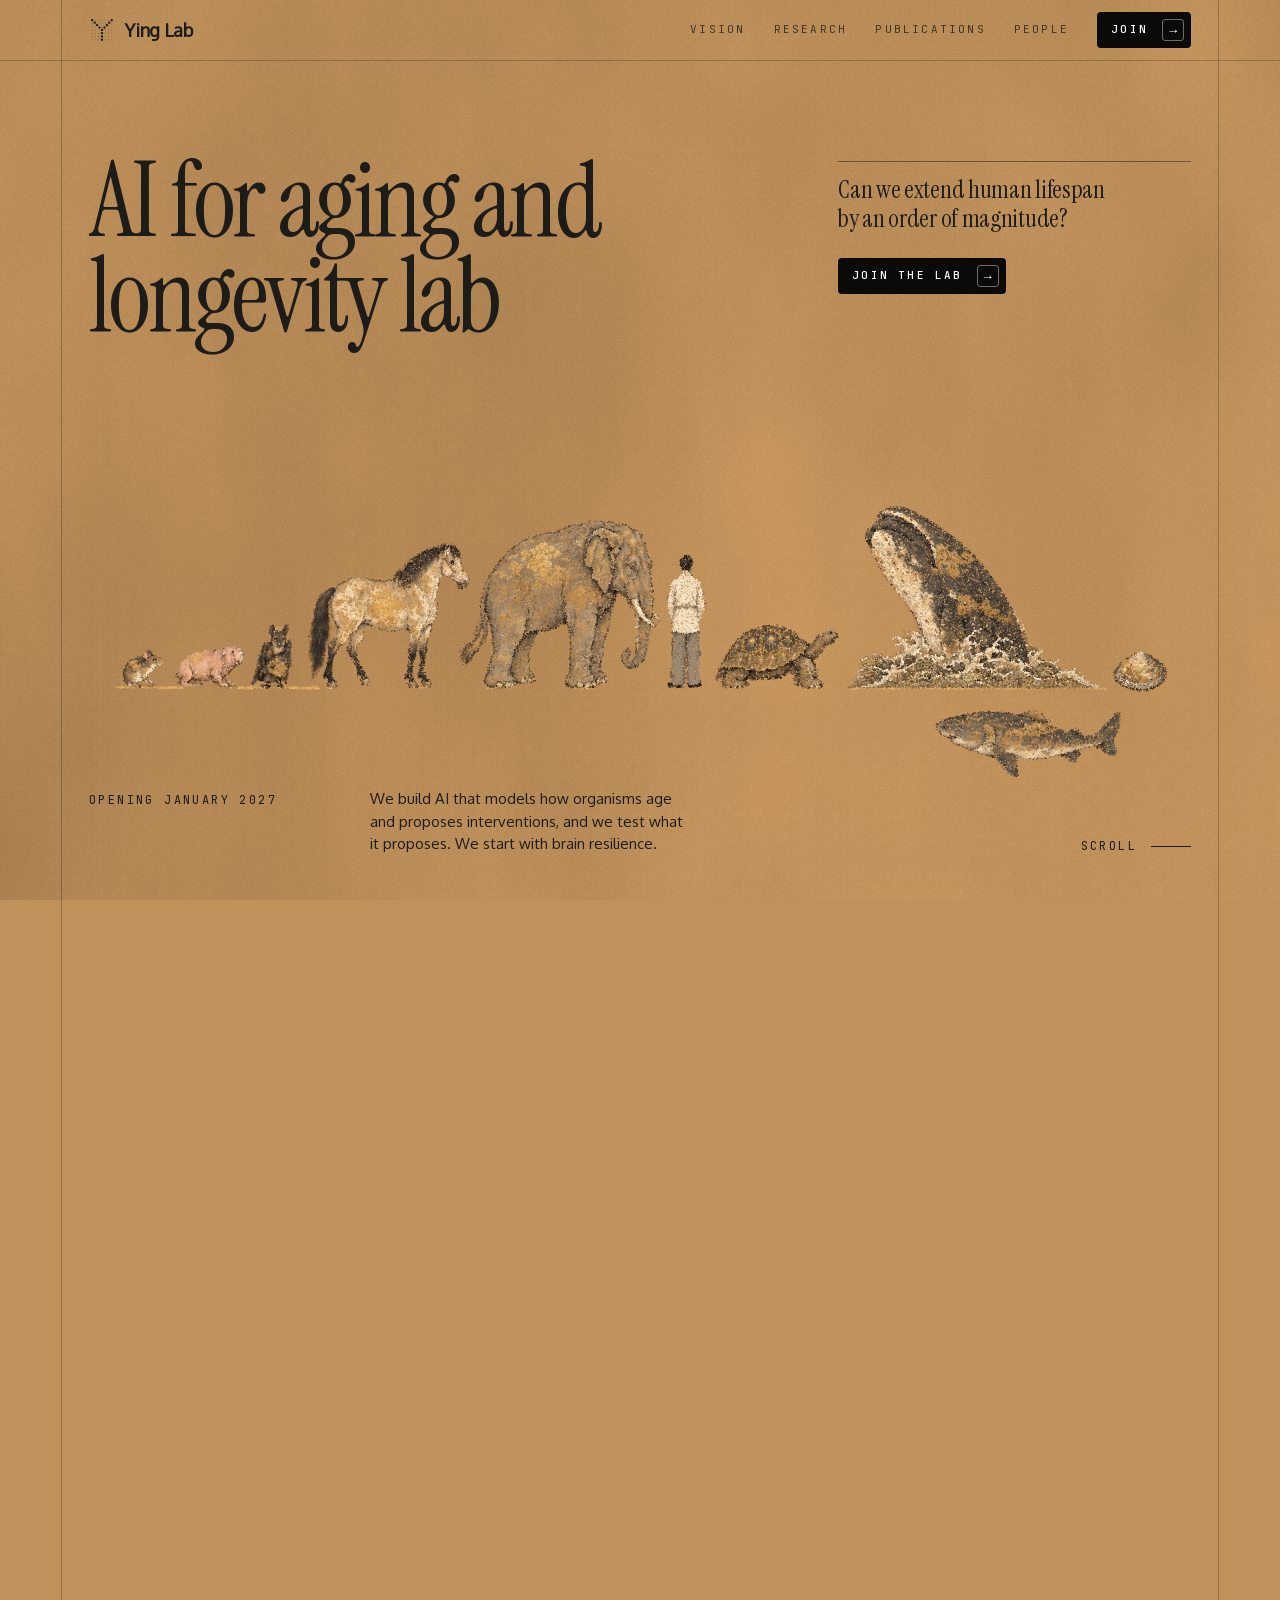
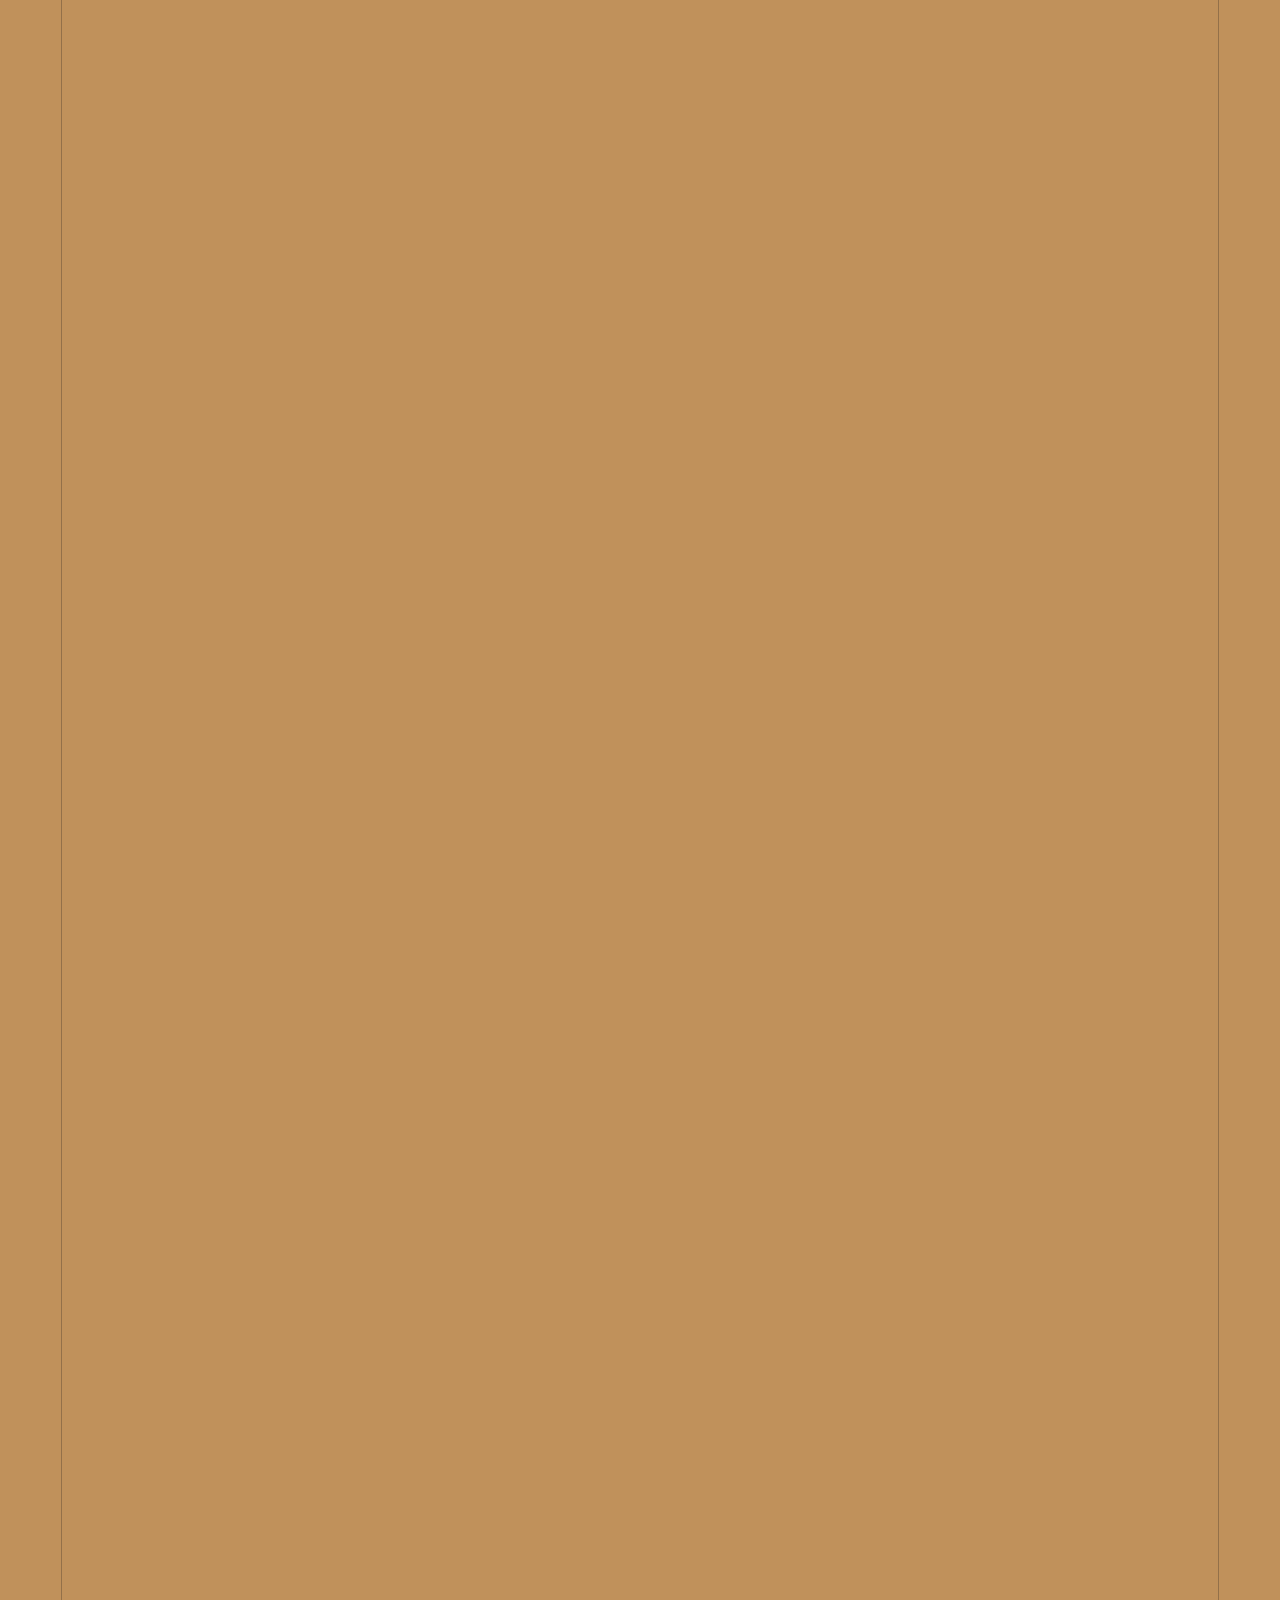
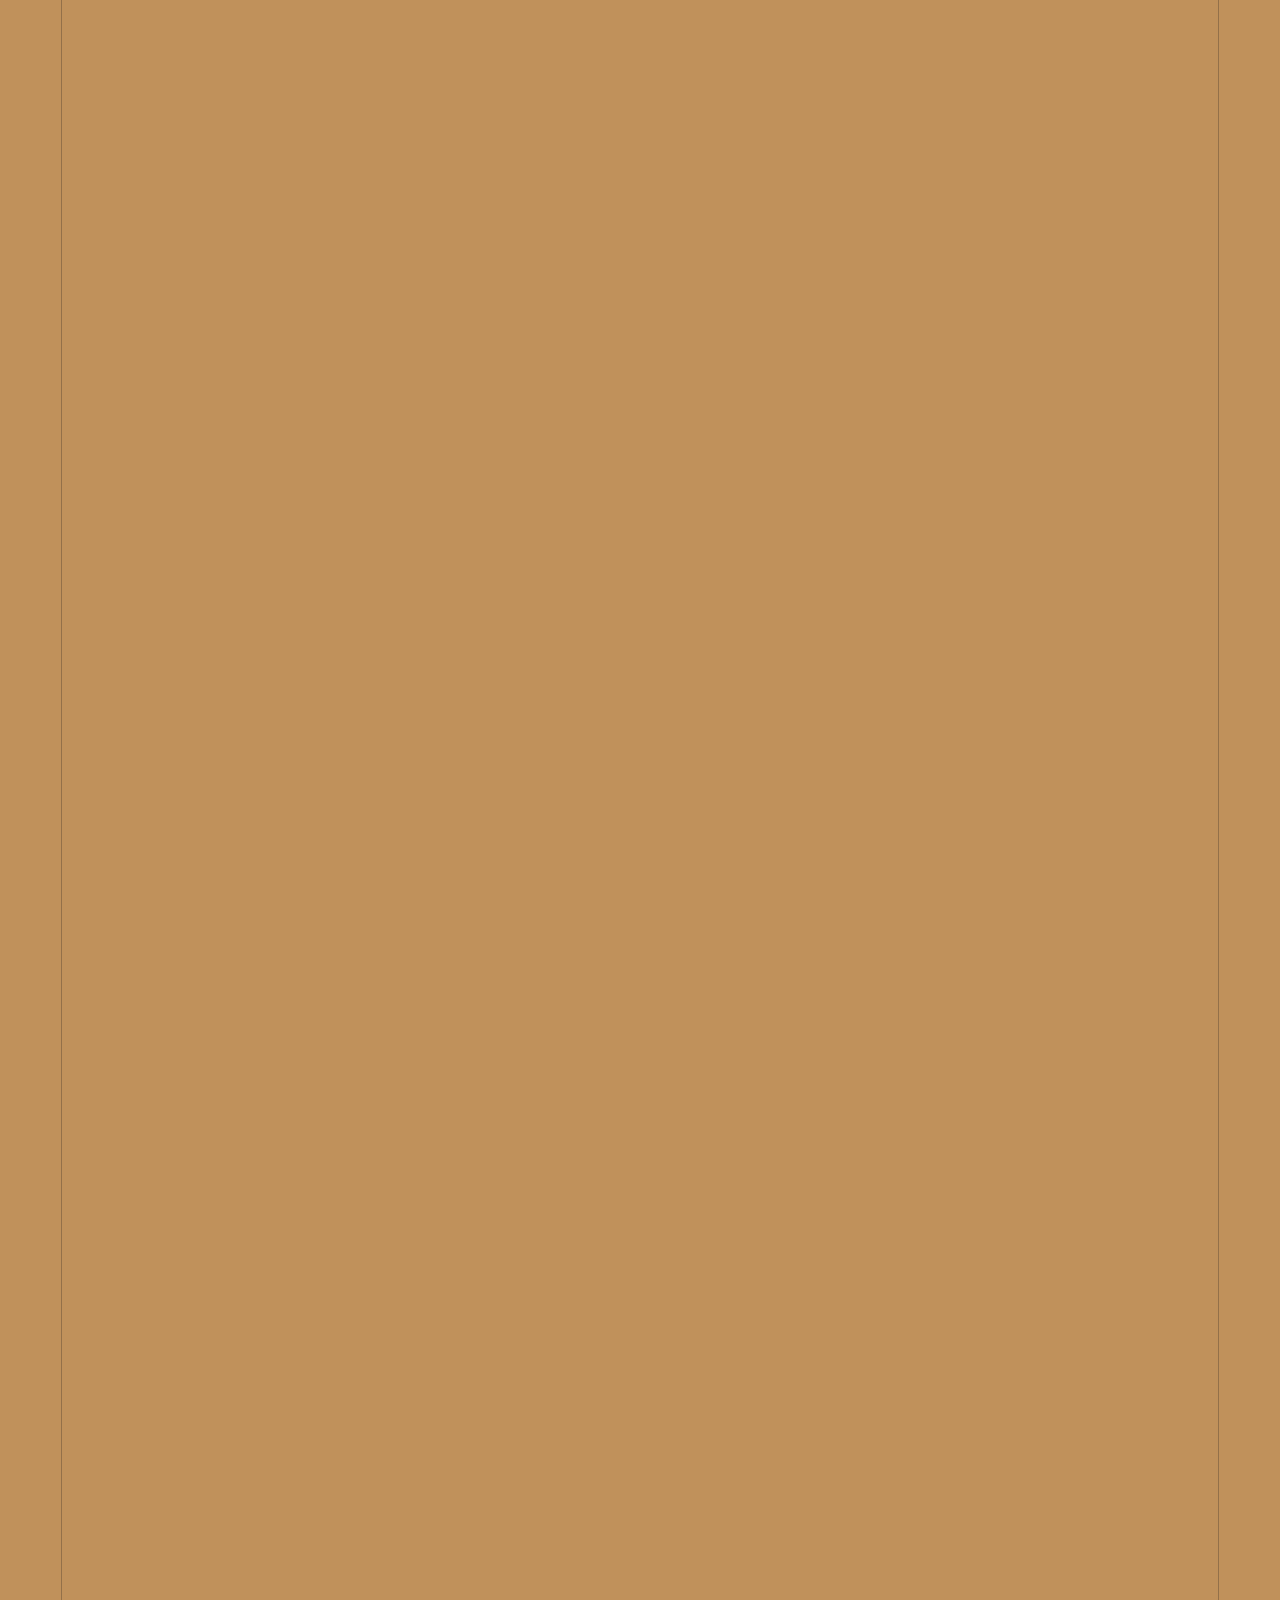
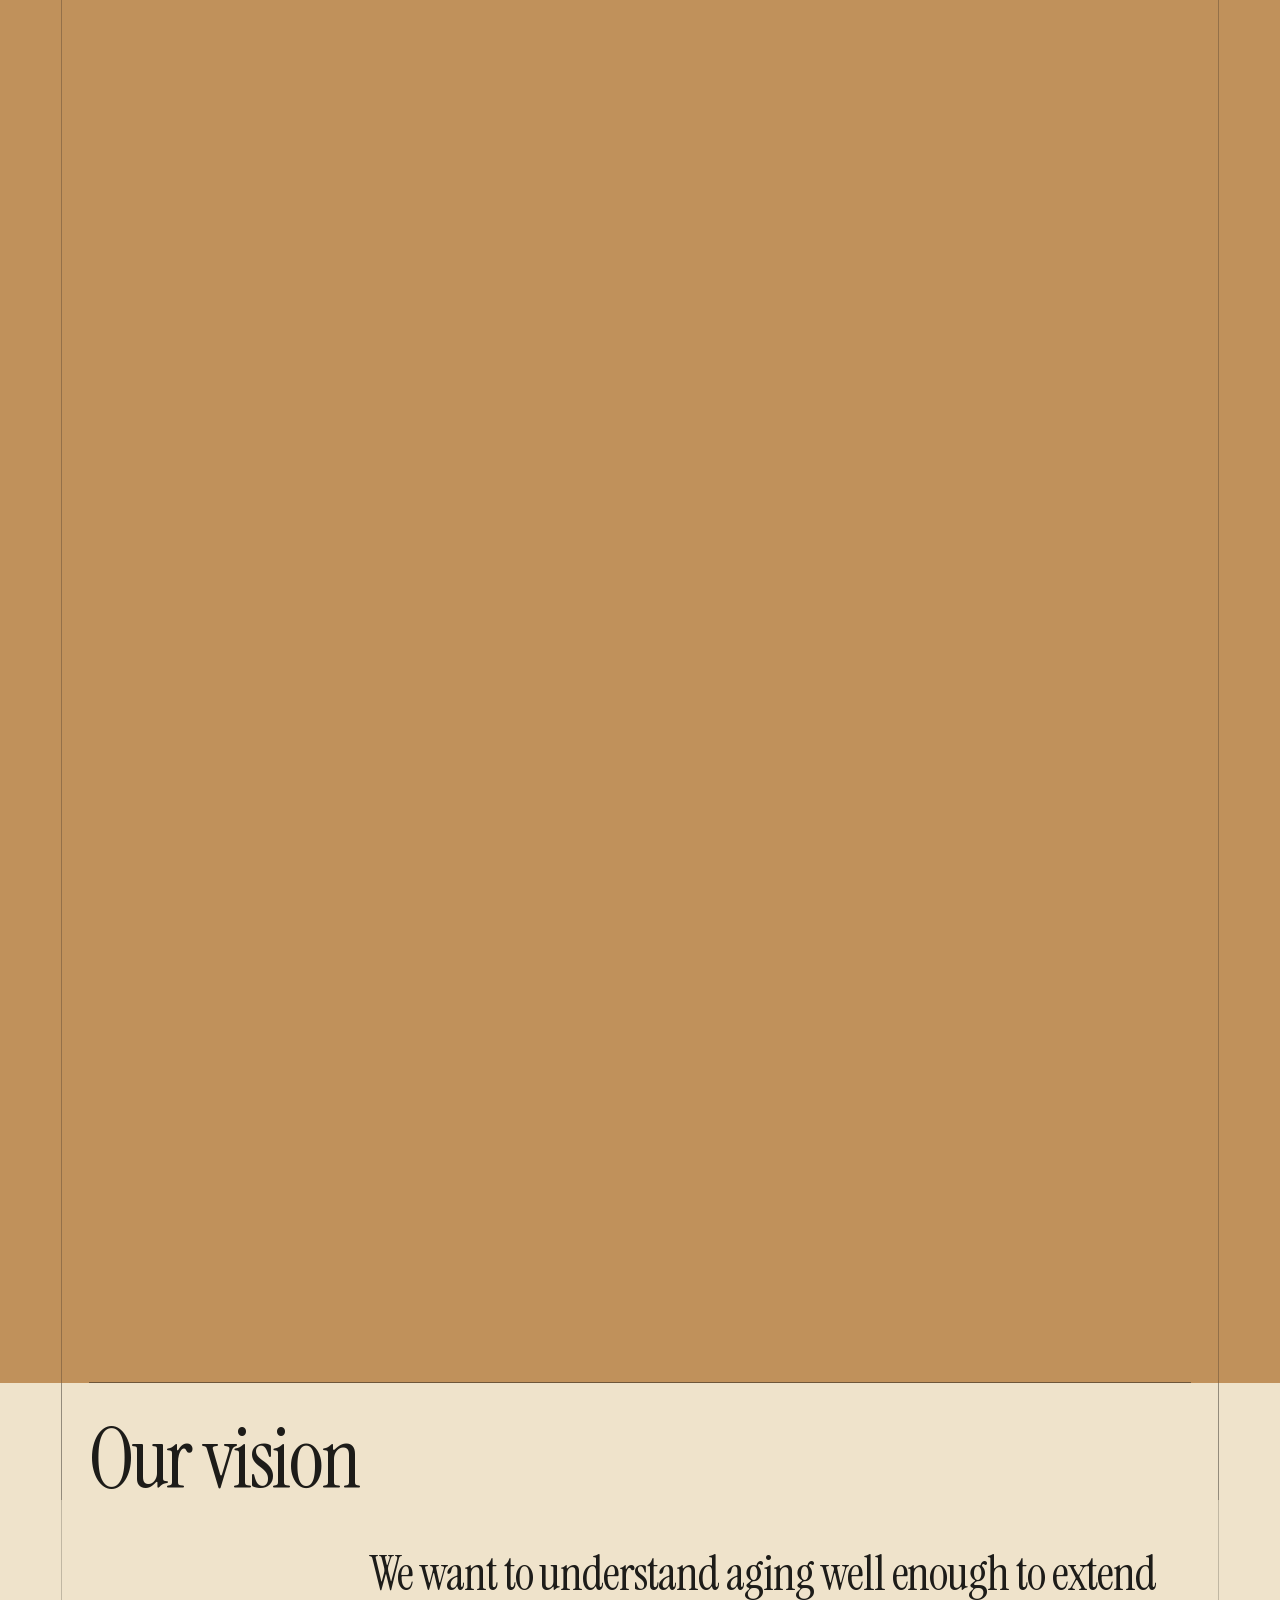
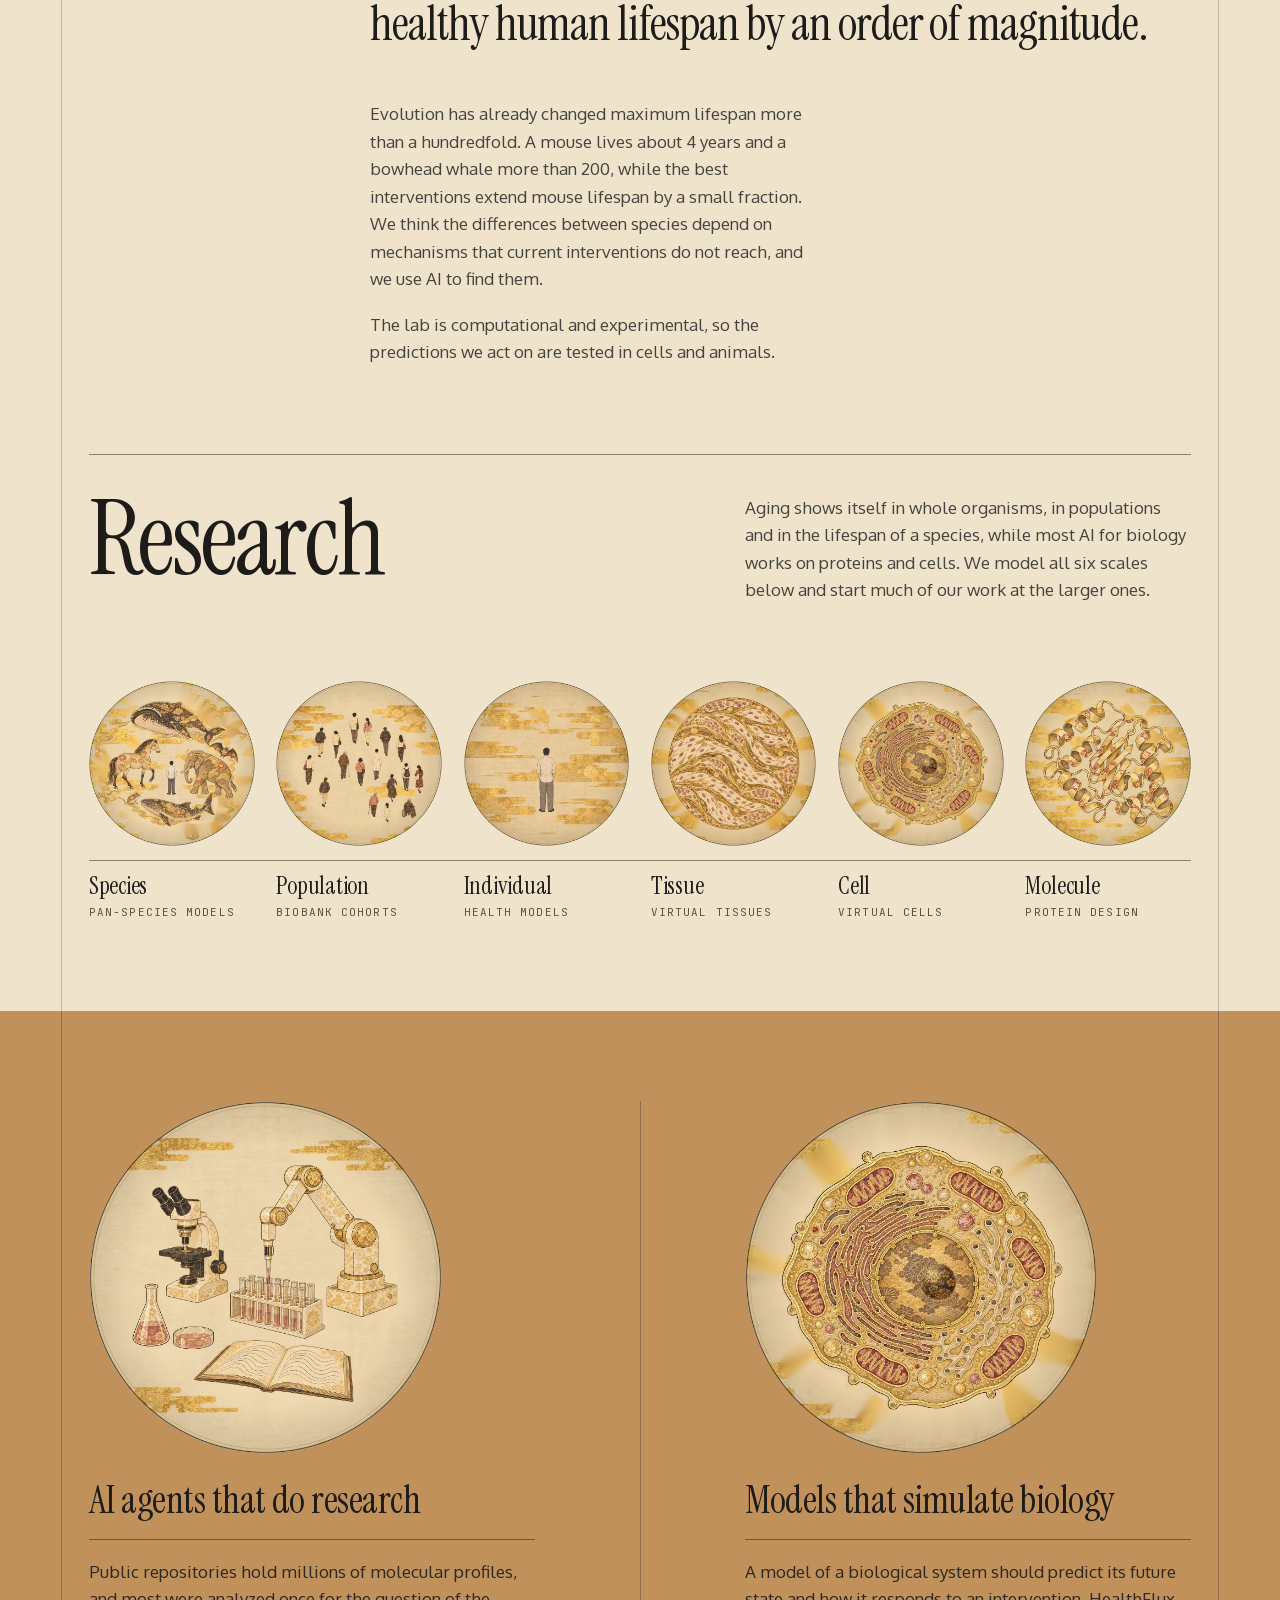
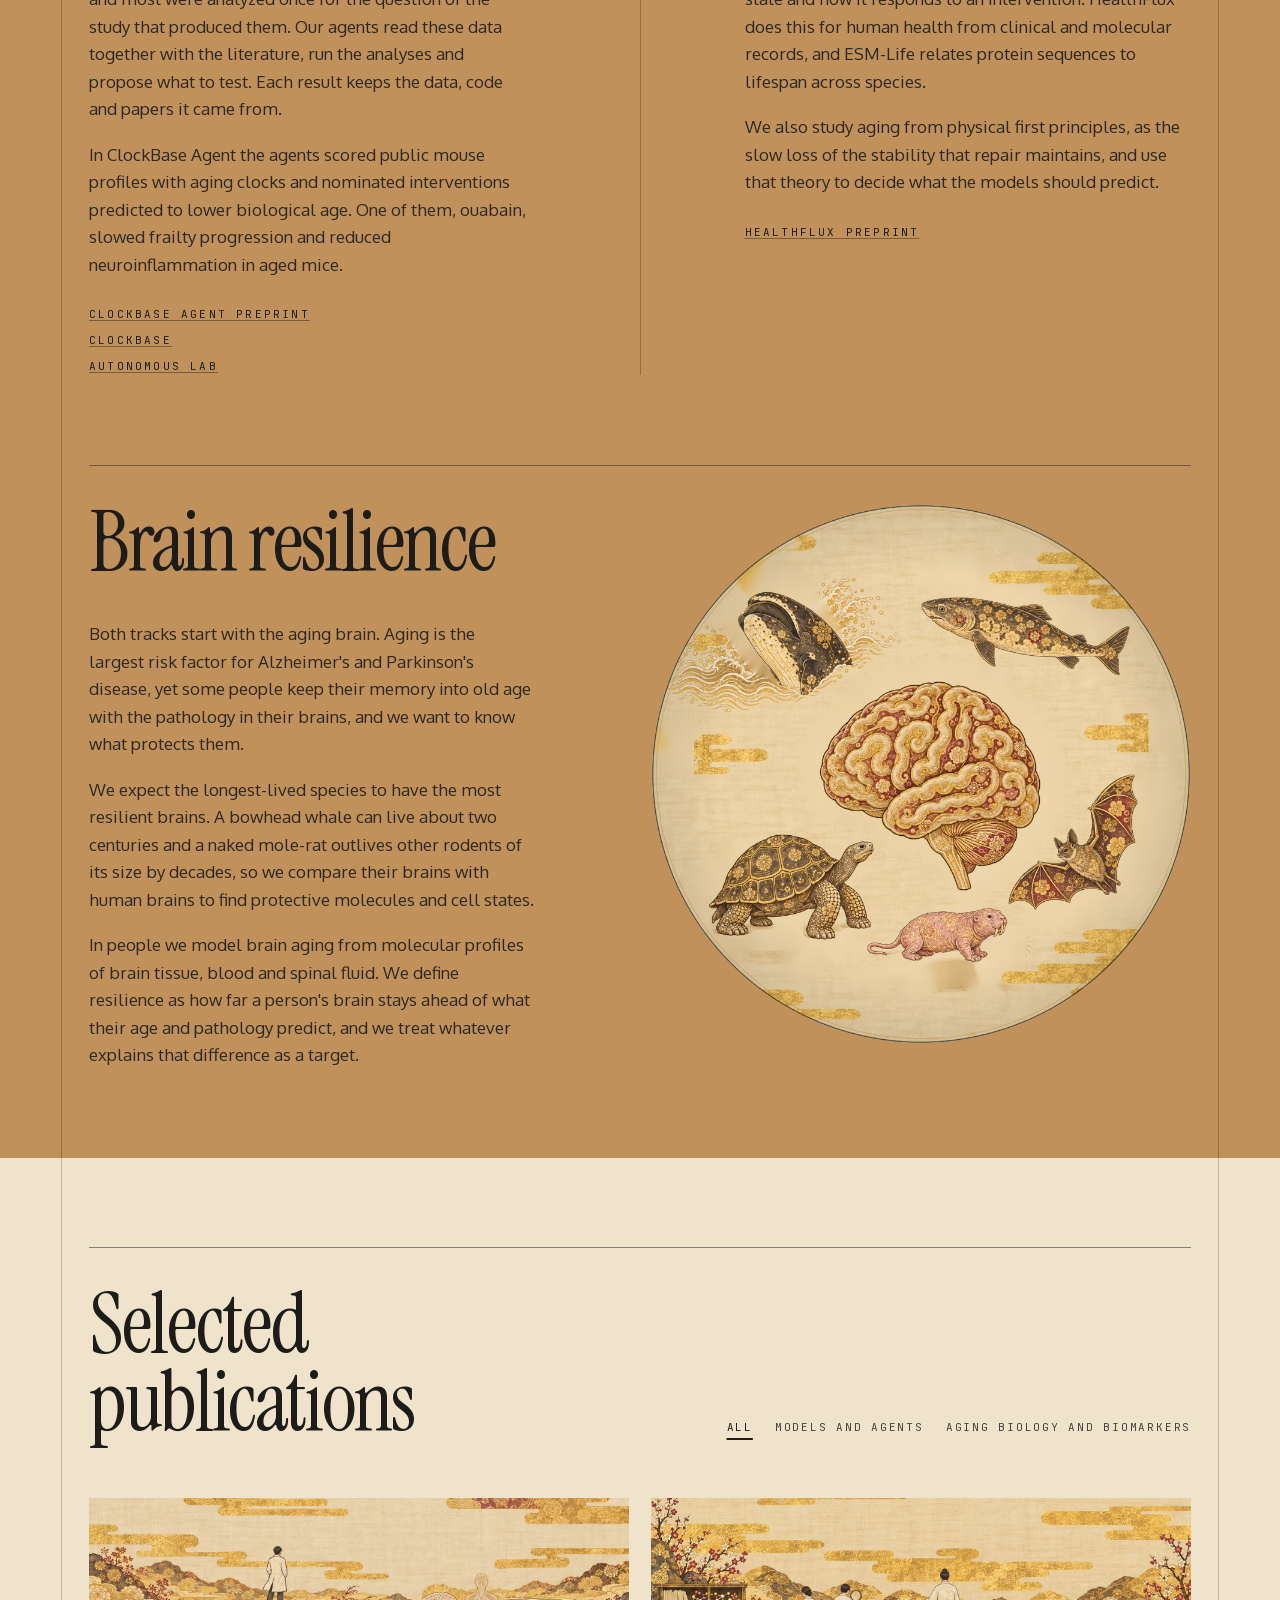
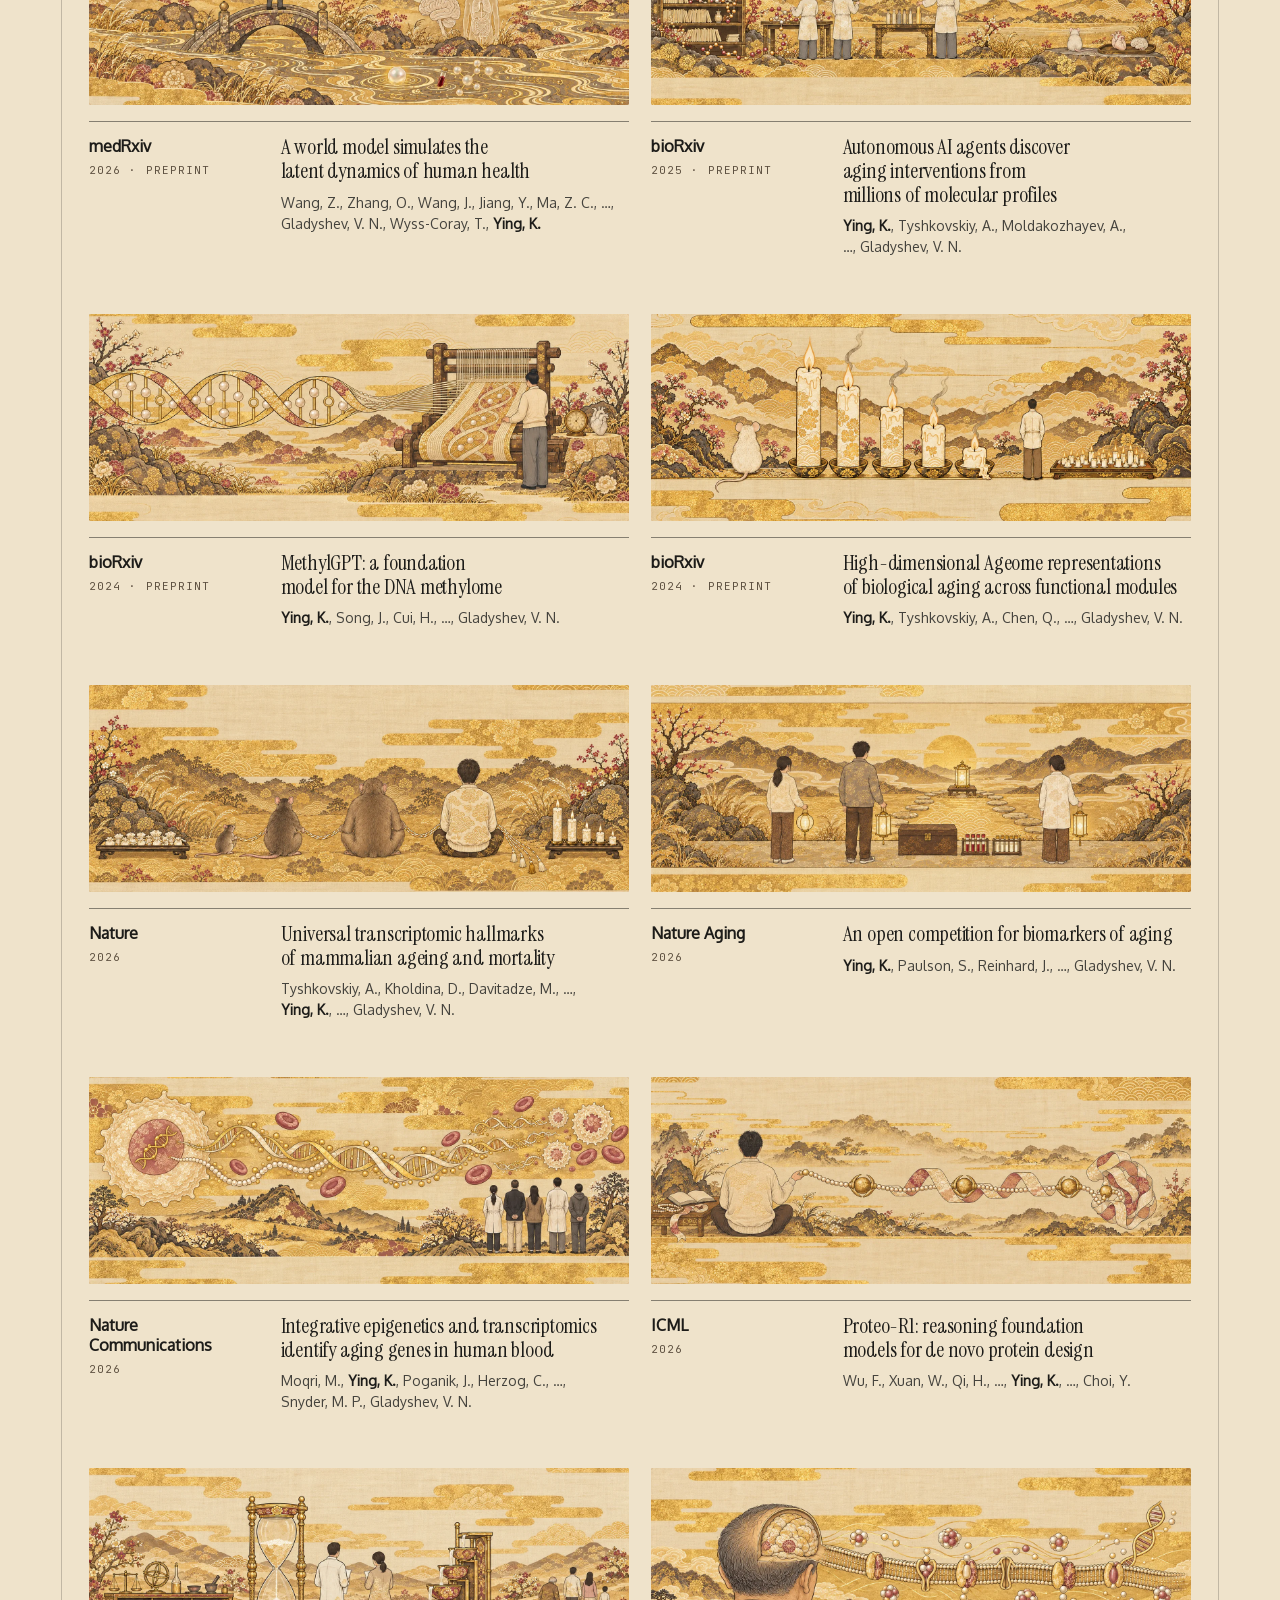
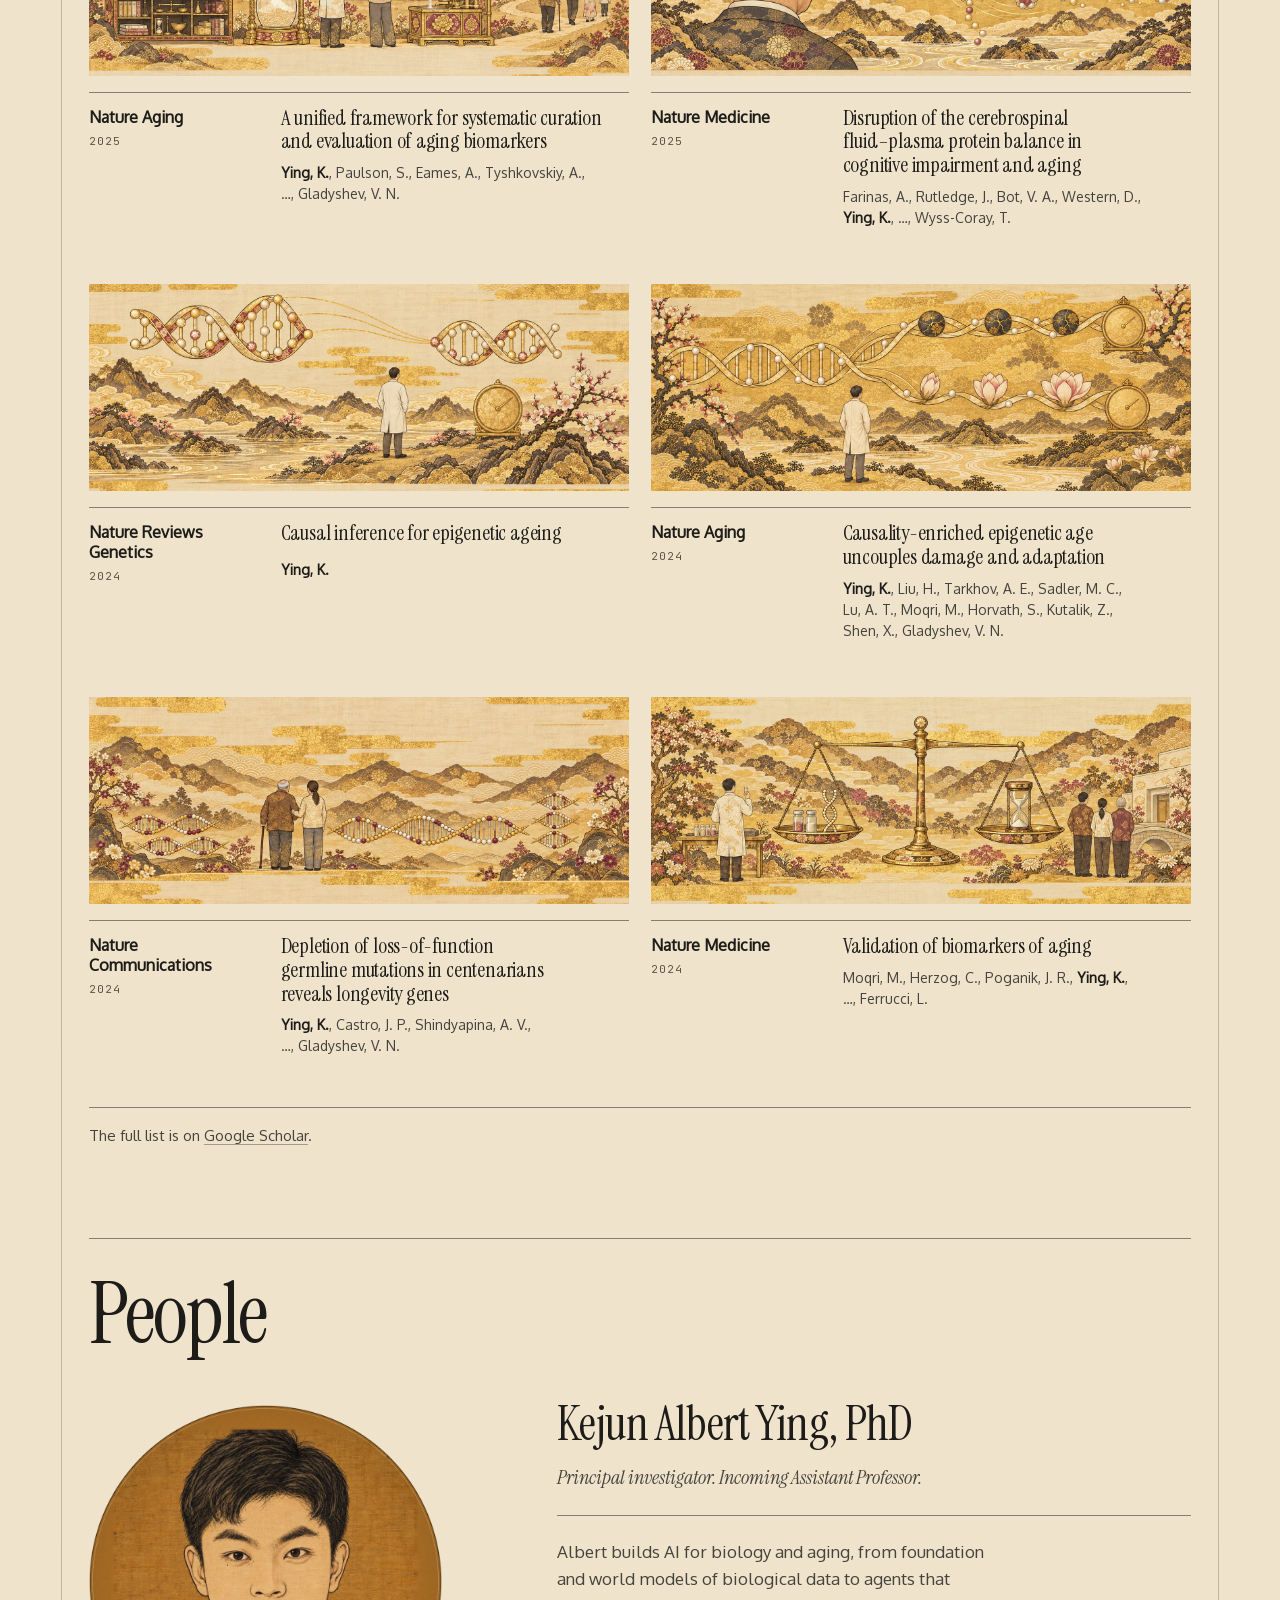
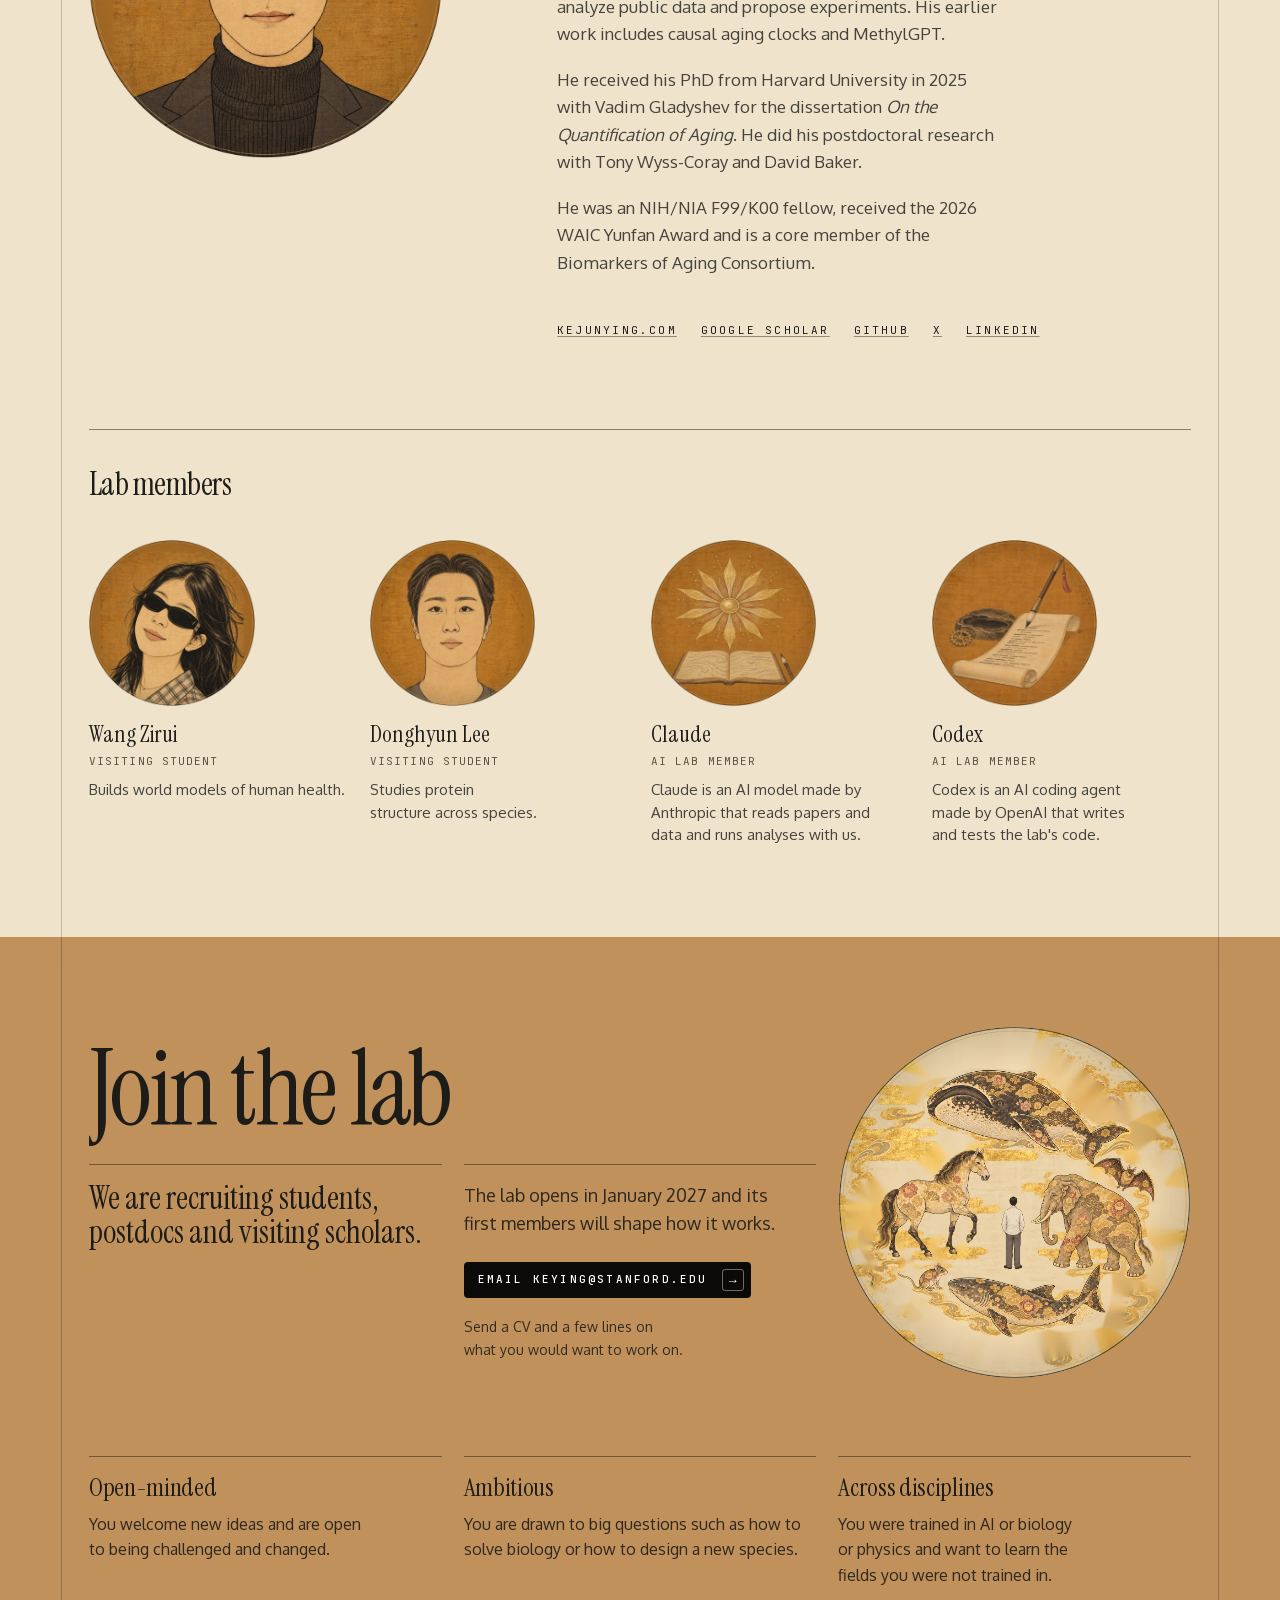
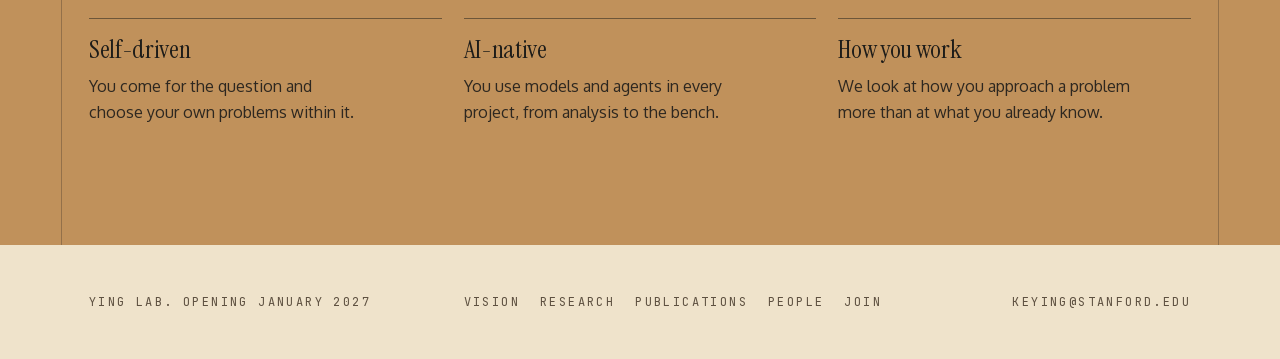
==== commit 926c0207: "Polish rounds 1 and 2: grid alignment, section rhythm, balanced line endings, track and member grid " ====
--- a/index.html
+++ b/index.html
@@ -17,7 +17,7 @@
 <link rel="canonical" href="https://lab.kejunying.com/">
 <meta name="theme-color" content="#c0915b">
 <link rel="icon" href="assets/favicon.svg" type="image/svg+xml">
-<link rel="stylesheet" href="styles.css?v=20261014zi">
+<link rel="stylesheet" href="styles.css?v=20261014zk">
 <script>document.documentElement.classList.add('js');(function(){var a=new URLSearchParams(location.search).get('art');if(a!=='uk')document.documentElement.setAttribute('data-art','tang');})();</script>
 </head>
 <body>
@@ -50,7 +50,7 @@
     <a class="btn" href="#join">Join the lab <span aria-hidden="true">&rarr;</span></a>
   </div>
   <div class="hero-art">
-    <img src="assets/img/p-lineup.webp" width="1225" height="333" alt="Painting of ten species in order of maximum lifespan: a mouse, a naked mole-rat, a bat, a horse, an elephant, a human, a Galapagos tortoise, a bowhead whale breaching, a Greenland shark below the waves and an ocean quahog.">
+    <span class="hero-pan"><img src="assets/img/p-lineup.webp" width="1225" height="333" alt="Painting of ten species in order of maximum lifespan: a mouse, a naked mole-rat, a bat, a horse, an elephant, a human, a Galapagos tortoise, a bowhead whale breaching, a Greenland shark below the waves and an ocean quahog."></span>
     <i class="star star-l" aria-hidden="true"></i><i class="star star-r" aria-hidden="true"></i>
   </div>
   <div class="wrap hero-foot">
@@ -156,7 +156,7 @@
       <p class="pi-role">Principal investigator. Incoming Assistant Professor.</p>
       <div class="prose">
         <p>Albert builds AI for biology and aging, from foundation and world models of biological data to agents that analyze public data and propose experiments. His earlier work includes causal aging clocks and MethylGPT.</p>
-        <p>He received his PhD from Harvard University in 2025 with Vadim Gladyshev for the dissertation <i>On the Quantification of Aging</i>. He did his postdoctoral research with Tony Wyss-Coray and David Baker.</p>
+        <p>He received his PhD from Harvard University in 2025 with Vadim Gladyshev for the dissertation <i>On the Quantification of Aging</i>. He did his postdoctoral research with Tony <span class="nw">Wyss-Coray</span> and David Baker.</p>
         <p>He was an NIH/NIA F99/K00 fellow, received the 2026 WAIC Yunfan Award and is a core member of the Biomarkers of Aging Consortium.</p>
       </div>
       <p class="links">
@@ -244,8 +244,8 @@
     </div>
   </div>
 </dialog>
-<script src="data.js?v=20261014zi"></script>
-<script src="main.js?v=20261014zi"></script>
-<script src="film.js?v=20261014zi"></script>
+<script src="data.js?v=20261014zk"></script>
+<script src="main.js?v=20261014zk"></script>
+<script src="film.js?v=20261014zk"></script>
 </body>
 </html>
--- a/styles.css
+++ b/styles.css
@@ -369,8 +369,6 @@
 .pub-band { position: relative; display: grid; place-items: center; width: 100%; min-height: clamp(220px, 26vw, 360px); padding: clamp(18px, 3vw, 40px); border: 0; border-radius: 6px; cursor: pointer; font: inherit; color: inherit; text-align: center;
   background-color: var(--blue); background-size: cover; background-position: center; overflow: hidden; transition: transform 0.6s var(--ease); }
 .pub-band::after { content: ""; position: absolute; inset: 0; background: rgba(250, 249, 246, 0); transition: background 0.4s; }
-.pub-band:hover { transform: translateY(-2px); }
-.pub-band:hover::after { background: rgba(250, 249, 246, 0.06); }
 .pub-band:focus-visible { outline: 2px solid var(--ink); outline-offset: 3px; }
 .pub-plate { position: relative; z-index: 1; display: grid; gap: 8px; max-width: min(720px, 92%); padding: clamp(14px, 2vw, 24px) clamp(18px, 3vw, 36px); background: rgba(250, 249, 246, 0.94); border-radius: 4px; box-shadow: 0 1px 0 rgba(29, 28, 25, 0.08); }
 .pub-meta { font-family: var(--code); font-size: 0.6875rem; letter-spacing: 0.18em; text-transform: uppercase; color: var(--muted); }
@@ -390,7 +388,9 @@
 .pd-text .label { margin-top: 10px; }
 .pd-finding { font-size: 1.0313rem; line-height: 1.6; color: var(--ink-2); }
 .pd-link { justify-self: start; margin-top: 10px; }
-.pd-close { position: absolute; top: 12px; right: 12px; width: 38px; height: 38px; border: 0; border-radius: 50%; background: rgba(250, 249, 246, 0.92); font-size: 1.5rem; line-height: 1; cursor: pointer; color: var(--ink); }
+.pd-close { position: sticky; top: 12px; z-index: 3; display: grid; place-items: center; width: 40px; height: 40px; margin: 12px 12px -52px auto; padding: 0; border: 1px solid transparent; border-radius: 50%; background: #efe3cb; color: #1d1c19; font-family: var(--text); font-size: 1.5rem; line-height: 1; cursor: pointer; transition: border-color 0.2s; }
+.pd-close:hover { border-color: #1d1c19; }
+.pd-close:focus-visible { outline: 2px solid #1d1c19; outline-offset: 2px; }
 @media (max-width: 760px) { .pd-grid { grid-template-columns: 1fr; } .pd-img { aspect-ratio: 16 / 10; } }
 
 .hero.is-film .film-cap span { max-width: 46ch; line-height: 1.6; }
@@ -578,7 +578,7 @@
    ========================================================================== */
 :root {
   --gut: clamp(16px, 1.7vw, 24px);
-  --xl: clamp(4.25rem, 10.4vw, 9.5rem);   /* section words: Research, Join the lab */
+  --xl: clamp(3rem, 8.1vw, 7.75rem);      /* section words: Research, Join the lab; never larger than the hero title */
   --lg: clamp(3rem, 6.6vw, 6rem);          /* Selected publications, People, Brain resilience */
   --md: clamp(2.125rem, 3.7vw, 3.5rem);    /* decks and lead sentences */
   --sm: clamp(1.75rem, 2.5vw, 2.375rem);   /* track and sub-heads */
@@ -612,7 +612,7 @@
 .vision .v-note p { font-family: var(--title); font-size: clamp(1.25rem, 1.6vw, 1.5rem); line-height: 1.22; letter-spacing: -0.01em; }
 
 /* Research: the word at full scale, the claim set against its baseline. */
-.r-head { align-items: end; }
+.r-head { align-items: end; row-gap: 0; }
 html[data-art] .r-head h2 { grid-column: 1 / span 7; font-size: var(--xl); line-height: 0.86; margin-bottom: -0.1em; }
 .r-head .prose { grid-column: 8 / span 5; }
 
@@ -672,9 +672,7 @@
 .people-grid > div { grid-column: 6 / span 7; }
 .pi-name, html[data-art] .pi-name { font-size: var(--md); line-height: 1; margin-top: -0.08em; }
 .pi-role { margin: 12px 0 0; padding-bottom: 22px; border-bottom: 1px solid var(--rule-ink); }
-.people-grid .prose { columns: 2; column-gap: var(--gut); margin-top: 22px; }
-.people-grid .prose p { break-inside: avoid; }
-.people-grid .prose p + p { margin-top: 0; padding-top: 1.05em; }
+.people-grid .prose { margin-top: 22px; }
 .members { display: grid; grid-template-columns: repeat(12, minmax(0, 1fr)); column-gap: var(--gut); border-top-color: var(--rule-ink); }
 .members .sub-h { grid-column: 1 / span 3; margin: 0; font-size: var(--sm); }
 .member-list, html[data-art] .member-list { grid-column: 4 / span 9; grid-template-columns: repeat(4, minmax(0, 1fr)); gap: var(--gut); }
@@ -814,9 +812,224 @@
   .track h3, html[data-art] .track h3 { grid-column: 1 / -1; grid-row: auto; margin-top: 18px; font-size: 1.75rem; }
 }
 /* publication filters as text tabs */
-.filter button { border: 0; border-radius: 0; background: none; padding: 6px 0; margin-right: 18px; box-shadow: inset 0 -1px 0 transparent; }
-.filter button:hover { color: var(--ink); box-shadow: inset 0 -1px 0 var(--rule-ink, var(--ink)); }
-.filter button[aria-pressed="true"] { background: none; color: var(--ink); box-shadow: inset 0 -2px 0 var(--ink); }
+.filter { column-gap: 22px; row-gap: 0; }
+.filter button { border: 0; border-radius: 0; background: none; padding: 6px 0; white-space: nowrap; text-decoration: underline 1px transparent; text-underline-offset: 0.6em; transition: color 0.25s, text-decoration-color 0.25s; }
+.filter button:hover { color: var(--ink); text-decoration-color: var(--rule-ink); }
+.filter button[aria-pressed="true"] { background: none; color: var(--ink); text-decoration: underline 2px var(--ink); text-underline-offset: 0.6em; }
 /* room for long journal names, set in bold */
 @media (min-width: 761px) { html[data-art="tang"] .pub-under { grid-template-columns: minmax(170px, 1fr) minmax(0, 2.1fr); } }
 html[data-art="tang"] .pub-journal { font-weight: 700; color: var(--ink); }
+
+/* ==========================================================================
+   Craft pass. One rule-to-heading distance and one section space, two
+   heading sizes, one caption style, and line breaks without lonely words.
+   ========================================================================== */
+:root {
+  --rh: clamp(28px, 3vw, 44px);   /* from a section rule to the heading below it */
+  --cap-size: 0.6875rem;          /* mono caption under a serif name */
+  --cap-track: 0.1em;
+  --cap-gap: 6px;
+  --cap-drop: 0.08;               /* cap height offset of Instrument Serif at line-height 0.92, in em */
+}
+@media (max-width: 760px) { :root { --cap-size: 0.75rem; } }
+
+/* Line breaks: headings balance, short paragraphs avoid a lonely last word, names never split. */
+.pub-title, .pd-title, .track h3, .brain-block h3, .sub-h, .hero-sub, .join-lede, .film-cap span, .pi-role { text-wrap: balance; }
+main p, .hero-lede, .member-list p, .values span, .pd-finding, .pd-authors, .pub-authors, .join-note, .founding { text-wrap: pretty; }
+.au, .nw, .pub-authors b, .pd-authors b { white-space: nowrap; }
+
+/* Heading scale. --xl sets the two section words that stand against a claim (Research, Join the lab);
+   --lg sets every other section head (Our vision, Selected publications, People) and Brain resilience. */
+html[data-art] .vision h2 { grid-column: 1 / -1; grid-row: 1; align-self: start; font-size: var(--lg); line-height: 0.92; margin: 0; }
+.vision .deck { grid-row: 2; align-self: start; margin-top: clamp(36px, 4vw, 64px); }
+.vision .v-body { grid-row: 3; }
+@media (max-width: 760px) { html[data-art] .vision h2 { font-size: 3.25rem; margin-bottom: 0; } .vision .deck { margin-top: 24px; } }
+/* Tablet: the Research word on its own line like the other heads, its claim and the vision body indented on columns 4 to 10. */
+@media (max-width: 1040px) and (min-width: 761px) {
+  .r-head { align-items: start; }
+  html[data-art] .r-head h2 { grid-column: 1 / -1; margin-bottom: 0; }
+  .r-head .prose { grid-column: 4 / span 7; grid-row: 2; margin-top: clamp(36px, 4vw, 64px); }
+  .vision .v-body { grid-column: 4 / span 7; }
+}
+
+/* Vertical rhythm. Every section opens with its rule a full --section below the content above,
+   and every heading starts --rh under its rule. */
+.band .two, .scales .two, .pubs-head, .people-head, .members, .brain-block { padding-top: var(--rh); }
+.brain-block, .members { margin-top: var(--section); }
+.pubs { padding-bottom: var(--section); }
+.people { padding-top: 0; }
+.hero.is-film + .band { padding-top: 0; }
+
+/* Research head: the word keeps the shared distance under the rule when its claim runs taller. */
+html[data-art] .r-head h2 { align-self: start; }
+
+/* Brain resilience: heading and painting both start under the rule. */
+.brain-block { align-items: start; }
+.brain-block > div, .brain-block figure { align-self: start; }
+
+/* Research tracks: both columns run the height of the taller one, so the rule between them does too. */
+@media (min-width: 761px) { .tracks { align-items: stretch; } }
+@media (min-width: 761px) { .track .prose { padding-right: 0; } }
+@media (min-width: 1280px) { .track .prose { grid-column: 1 / span 5; } }
+/* From 901px to 1040px the tracks stay side by side; below that each track puts its disc beside its heading. */
+@media (max-width: 1040px) and (min-width: 901px) {
+  .tracks { row-gap: 0; }
+  .track { grid-column: span 6; }
+  .track .prose { columns: auto; }
+  .track + .track::before { left: calc(var(--gut) / -2); right: auto; top: 0; bottom: 0; width: 1px; height: auto; }
+  .track figure { grid-column: 1 / span 4; }
+}
+@media (max-width: 900px) and (min-width: 761px) {
+  .track figure { grid-column: 1 / span 2; grid-row: 1; }
+  .track h3, html[data-art] .track h3 { grid-column: 3 / span 4; grid-row: 1; align-self: end; margin: 0 0 -0.12em; }
+}
+
+/* Six scales: one caption style, the label a fixed step under the name, and the figure ends with its labels. */
+html[data-art] .scales-labels span, .member-role, html[data-art] .pub-meta {
+  font-family: var(--code); font-size: var(--cap-size); letter-spacing: var(--cap-track); text-transform: uppercase; color: var(--muted); line-height: 1.5; font-style: normal;
+}
+@media (min-width: 761px) {
+  .scales-row li span { top: calc(100% + 14px + clamp(1.375rem, 1.9vw, 1.75rem) + var(--cap-gap)); margin: 0; }
+  .scales-fig { padding-bottom: calc(14px + clamp(1.375rem, 1.9vw, 1.75rem) + var(--cap-gap) + 1.5 * var(--cap-size)); }
+}
+.member-role { margin: var(--cap-gap) 0 10px; white-space: nowrap; }
+html[data-art="tang"] .pub-under .pub-venue-line { row-gap: var(--cap-gap); }
+
+/* Publications head: title on six columns, the filters on the other six, ending on the right edge of the field. */
+@media (min-width: 1041px) {
+  html[data-art] .pubs-head h2 { grid-column: 1 / span 6; }
+  .pubs-head .filter { grid-column: 7 / span 6; justify-content: flex-end; flex-wrap: nowrap; align-items: last baseline; padding-bottom: 0; }
+  .pubs-head { align-items: last baseline; }
+}
+.filter button:focus-visible { outline: 1.5px solid var(--ink); outline-offset: 4px; }
+@media (max-width: 760px) {
+  .pubs-head .filter { flex-direction: column; align-items: flex-start; flex-wrap: nowrap; }
+  .filter button { display: flex; align-items: center; min-height: 40px; padding: 0; text-align: left; }
+}
+
+/* Publication captions: square rules; hover and keyboard focus underline the title and darken its rule. */
+html[data-art="tang"] .pub-under { border-radius: 0; transition: border-color 0.3s; }
+.pub-band::after { display: none; }
+.pub:hover .pub-under, .pub:has(.pub-band:focus-visible) .pub-under { border-top-color: var(--ink); }
+.pub:hover .pub-title, .pub:has(.pub-band:focus-visible) .pub-title { text-decoration: underline 1px; text-underline-offset: 0.16em; }
+
+/* Lab members: the sub-head above, four members on three columns each. */
+@media (min-width: 761px) {
+  .members .sub-h { grid-column: 1 / -1; margin: 0 0 clamp(28px, 3vw, 44px); }
+  .member-list, html[data-art] .member-list { grid-column: 1 / -1; grid-template-columns: repeat(4, minmax(0, 1fr)); margin-top: 0; }
+}
+
+/* Hero: the question's rule on the title's cap line, the button a fixed step below the question. */
+@media (min-width: 761px) {
+  .hero-copy.wrap { grid-template-rows: auto 1fr; }
+  .hero h1 { align-self: start; }
+  .hero-sub { grid-row: 1; align-self: start; margin-top: calc(var(--cap-drop, 0) * clamp(3rem, 8.1vw, 7.75rem)); }
+  .hero .hero-copy .btn { grid-row: 2; align-self: start; margin: 24px 0 0; }
+}
+
+/* Phone hero: the procession in a frame on the text edges, panning slowly from the mouse to the quahog. */
+.hero-pan { display: block; }
+@media (max-width: 760px) {
+  .hero-pan { height: clamp(150px, 44vw, 190px); margin-inline: calc(var(--pad) - var(--edge)); overflow: hidden; }
+  .hero-art img, .js .hero-art img { width: auto; max-width: none; height: 100%; margin: 0; clip-path: none; animation: hero-pan 40s ease-in-out 0.8s infinite alternate; }
+}
+@keyframes hero-pan { from { transform: translateX(0); } to { transform: translateX(calc(-100% + 100vw - 2 * var(--pad))); } }
+@media (prefers-reduced-motion: reduce) { .hero-art img, .js .hero-art img { animation: none; transform: none; } }
+
+/* Publication detail: the dialog spans the text field, its painting keeps the art's 3:2 and is never cropped. */
+.pub-dialog { width: calc(100% - 2 * var(--edge)); max-width: none; }
+.pd-text { padding-right: 56px; }
+.btn:focus-visible { outline: 2px solid #1d1c19; outline-offset: 3px; }
+@media (min-width: 900px) {
+  html[data-art="tang"] .pub-dialog { --dc: 12; width: calc(100% - 2 * var(--pad)); max-height: 88vh; }
+  html[data-art="tang"] .pd-grid { grid-template-columns: repeat(var(--dc), minmax(0, 1fr)); column-gap: var(--gut); align-items: start; }
+  html[data-art="tang"] .pd-img { grid-column: 1 / span 7; aspect-ratio: 3 / 2; height: auto; object-fit: cover; position: sticky; top: 0; }
+  html[data-art="tang"] .pd-text { grid-column: 8 / -1; padding: var(--rh) 56px var(--rh) 0; }
+}
+@media (min-width: 1600px) {
+  html[data-art="tang"] .pub-dialog { --dc: 10; width: calc((100% - 2 * var(--pad) - 11 * var(--gut)) / 12 * 10 + 9 * var(--gut)); }
+  html[data-art="tang"] .pd-img { grid-column: 1 / span 6; }
+  html[data-art="tang"] .pd-text { grid-column: 7 / -1; }
+}
+/* From 1280px each member's painting takes two of its three columns, so the PI's portrait leads. */
+@media (min-width: 1280px) { .member-list img { width: calc((200% - var(--gut)) / 3); } }
+
+/* ==========================================================================
+   Round 2. Grid edges for the biography and the tracks, one heading step
+   below the hero title, captions that fit their columns, the dialog under
+   the nav, and phone discs on one left edge.
+   ========================================================================== */
+:root { --navh: 61px; }
+
+/* People: the biography in one column at a reading measure, its edges on the page grid: five of
+   the block's seven columns from 1280px, four from 1700px, all seven below 1280px. Three paragraphs
+   of unequal length cannot end level in two columns. */
+@media (min-width: 1280px) {
+  .people-grid .prose { display: grid; grid-template-columns: repeat(7, minmax(0, 1fr)); column-gap: var(--gut); }
+  .people-grid .prose p { grid-column: 1 / span 5; }
+}
+@media (min-width: 1700px) { .people-grid .prose p { grid-column: 1 / span 4; } }
+
+/* Short blurbs set as balanced lines, so none ends on a word or two. */
+.hero-lede, .member-list p, .values span, .founding, .join-note { text-wrap: balance; }
+.join .values span { max-width: 34ch; }
+
+/* Research tracks: each track's content keeps five of its six columns, the left track from its
+   first column and the right track from its second, so the rule between them has a column of
+   silk on each side. */
+@media (min-width: 901px) {
+  .track figure { grid-column: 1 / span 4; }
+  .track h3, html[data-art] .track h3, .track .prose, .track .links { grid-column: 1 / span 5; }
+  .track + .track figure { grid-column: 2 / span 4; }
+  .track + .track h3, html[data-art] .track + .track h3, .track + .track .prose, .track + .track .links { grid-column: 2 / span 5; }
+  .track .links { gap: 10px 22px; }
+}
+/* Where the three links no longer fit the measure on one line, they stand as a short list. */
+@media (max-width: 1365px) {
+  .track .links { flex-direction: column; align-items: flex-start; gap: 8px; }
+}
+@media (max-width: 760px) { .track .links { gap: 0; } }
+
+/* Six scales: below 1181px a caption may take two lines inside its own two columns. */
+@media (min-width: 761px) and (max-width: 1180px) {
+  html[data-art] .scales-labels span { white-space: normal; width: 100%; }
+  .scales-fig { padding-bottom: calc(14px + clamp(1.375rem, 1.9vw, 1.75rem) + var(--cap-gap) + 3 * var(--cap-size)); }
+}
+
+/* Footer: below 1260px the name and the email share the first row and the links take the second. */
+@media (min-width: 761px) and (max-width: 1259px) {
+  .foot-row { row-gap: 14px; }
+  .foot-row > :nth-child(1) { grid-column: 1 / span 6; grid-row: 1; }
+  .foot-row > :nth-child(3) { grid-column: 7 / span 6; grid-row: 1; justify-self: end; }
+  .foot-row > :nth-child(2) { grid-column: 1 / -1; grid-row: 2; }
+}
+.foot-row > * { white-space: nowrap; }
+@media (max-width: 760px) { .foot-row > * { white-space: normal; } }
+
+/* Publication detail: centred in the space under the nav, a gutter clear of it. The painting
+   keeps its 3:2 and stands at the middle of the text beside it. */
+.pub-dialog:modal { top: var(--navh); max-height: calc(100vh - var(--navh) - 2 * var(--gut)); max-height: calc(100dvh - var(--navh) - 2 * var(--gut)); }
+@media (min-width: 900px) {
+  html[data-art="tang"] .pub-dialog:modal { max-height: calc(100vh - var(--navh) - 2 * var(--gut)); max-height: calc(100dvh - var(--navh) - 2 * var(--gut)); }
+  html[data-art="tang"] .pd-img { align-self: center; }
+}
+
+/* Phone */
+@media (max-width: 760px) {
+  :root { --navh: 82px; }
+  html[data-art] .r-head h2, html[data-art] .join h2, .join-grid h2 { font-size: 3.25rem; }
+  /* Brain resilience and Join hang their discs on the same left edge and size as the track discs. */
+  .brain-block figure { grid-column: 1 / span 4 !important; }
+  .join-grid .join-art { grid-column: 1 / span 4 !important; }
+  /* the procession clears the hero rule by the same step under every animal */
+  .hero-pan { height: calc(clamp(150px, 44vw, 190px) + 12px); padding-bottom: 12px; }
+}
+@media (max-width: 760px) and (prefers-reduced-motion: reduce) {
+  /* without the pan the whole procession is shown at the frame's width */
+  .hero-pan { height: auto; padding-bottom: 12px; }
+  .hero-art img, .js .hero-art img { width: 100%; height: auto; }
+}
+
+/* The film hands over to Vision as the paper turn completes: the Vision sheet rises over the
+   last of the pinned frame, which by then is the same silk. */
+.hero.is-film + .band { margin-top: -13vh; }
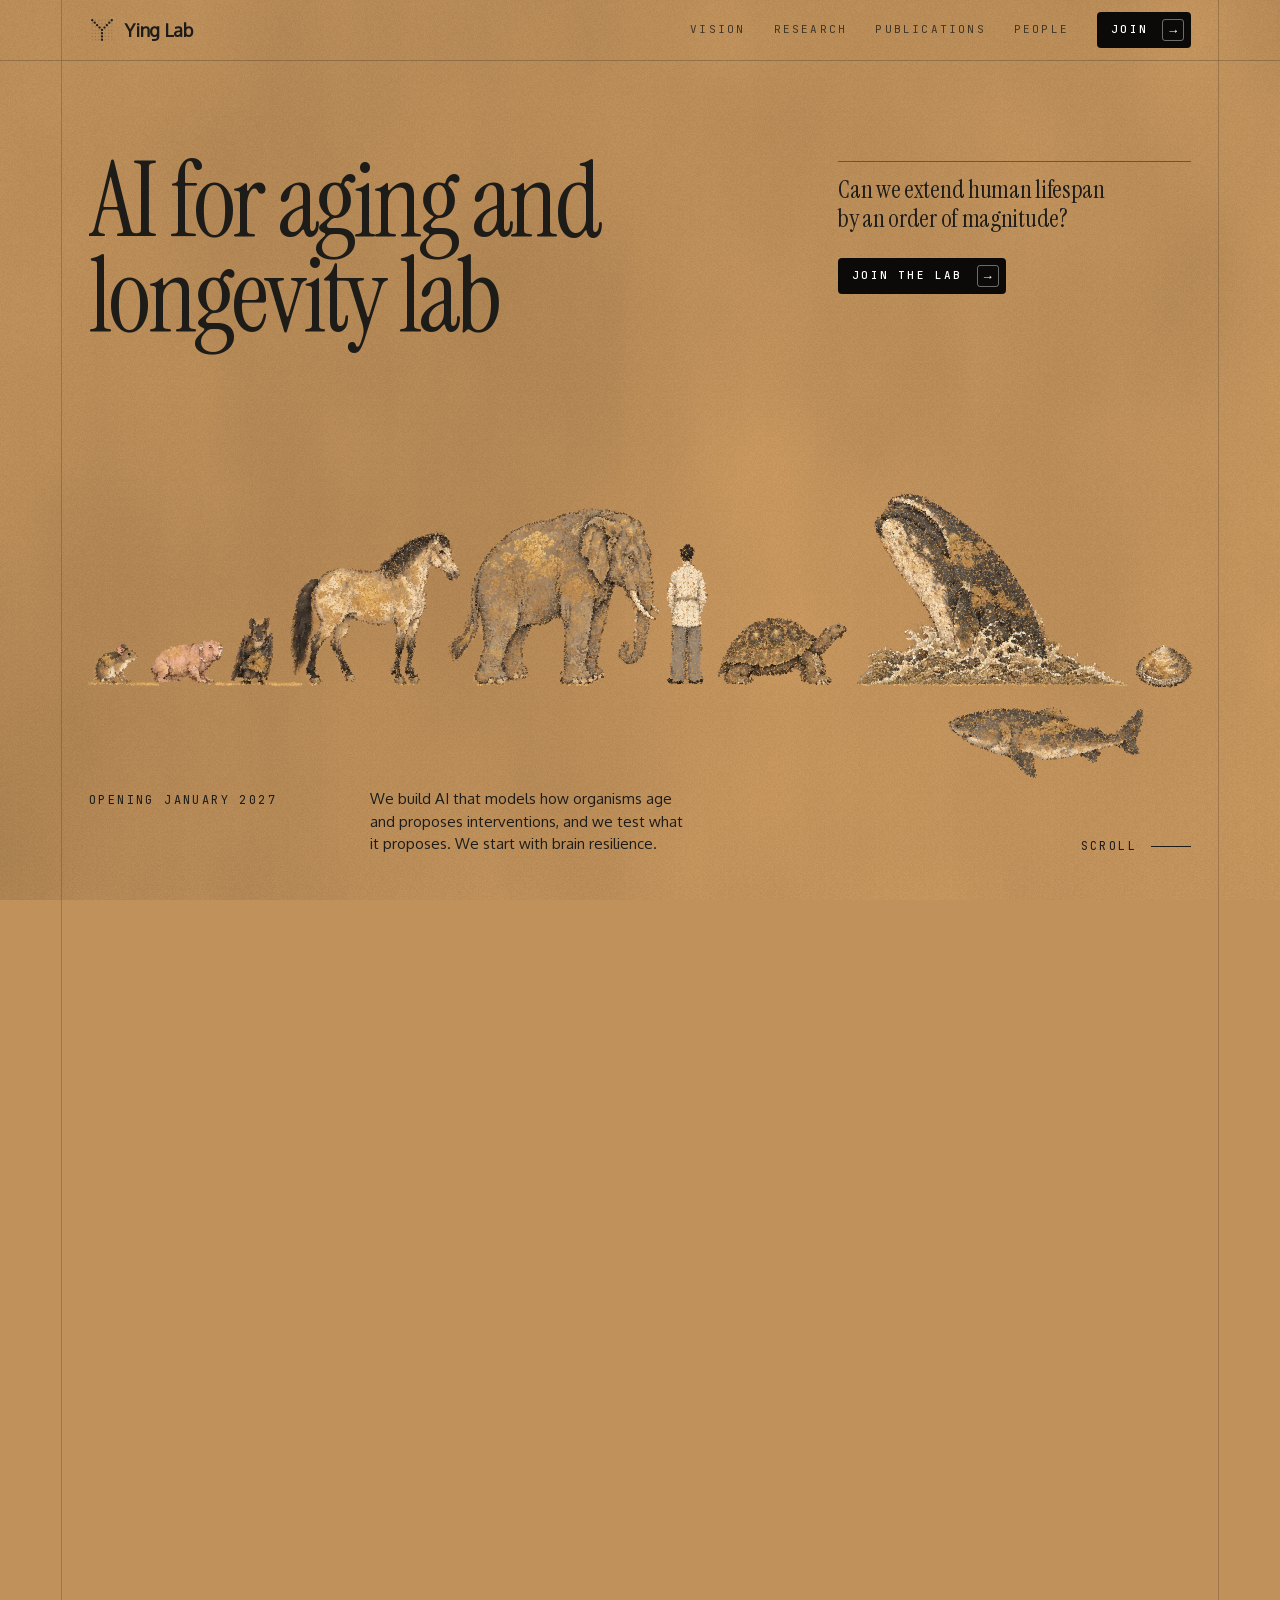
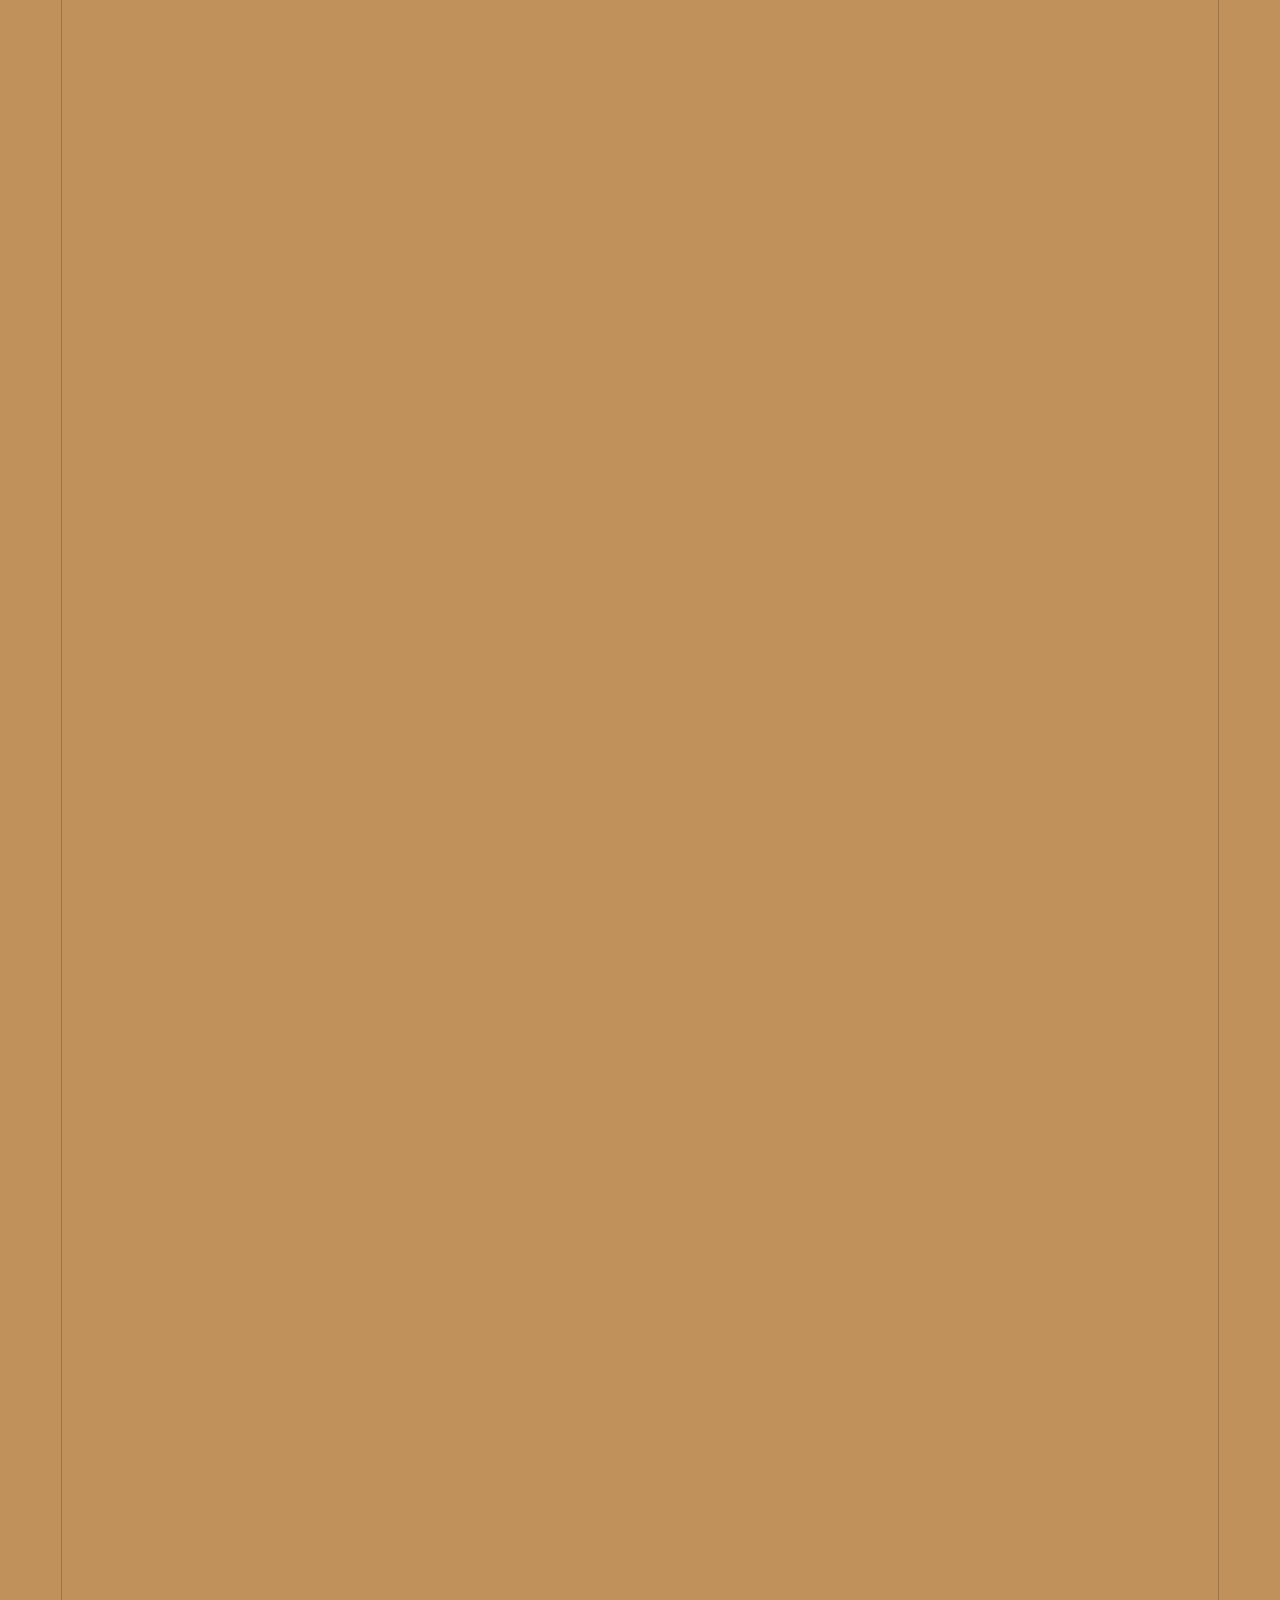
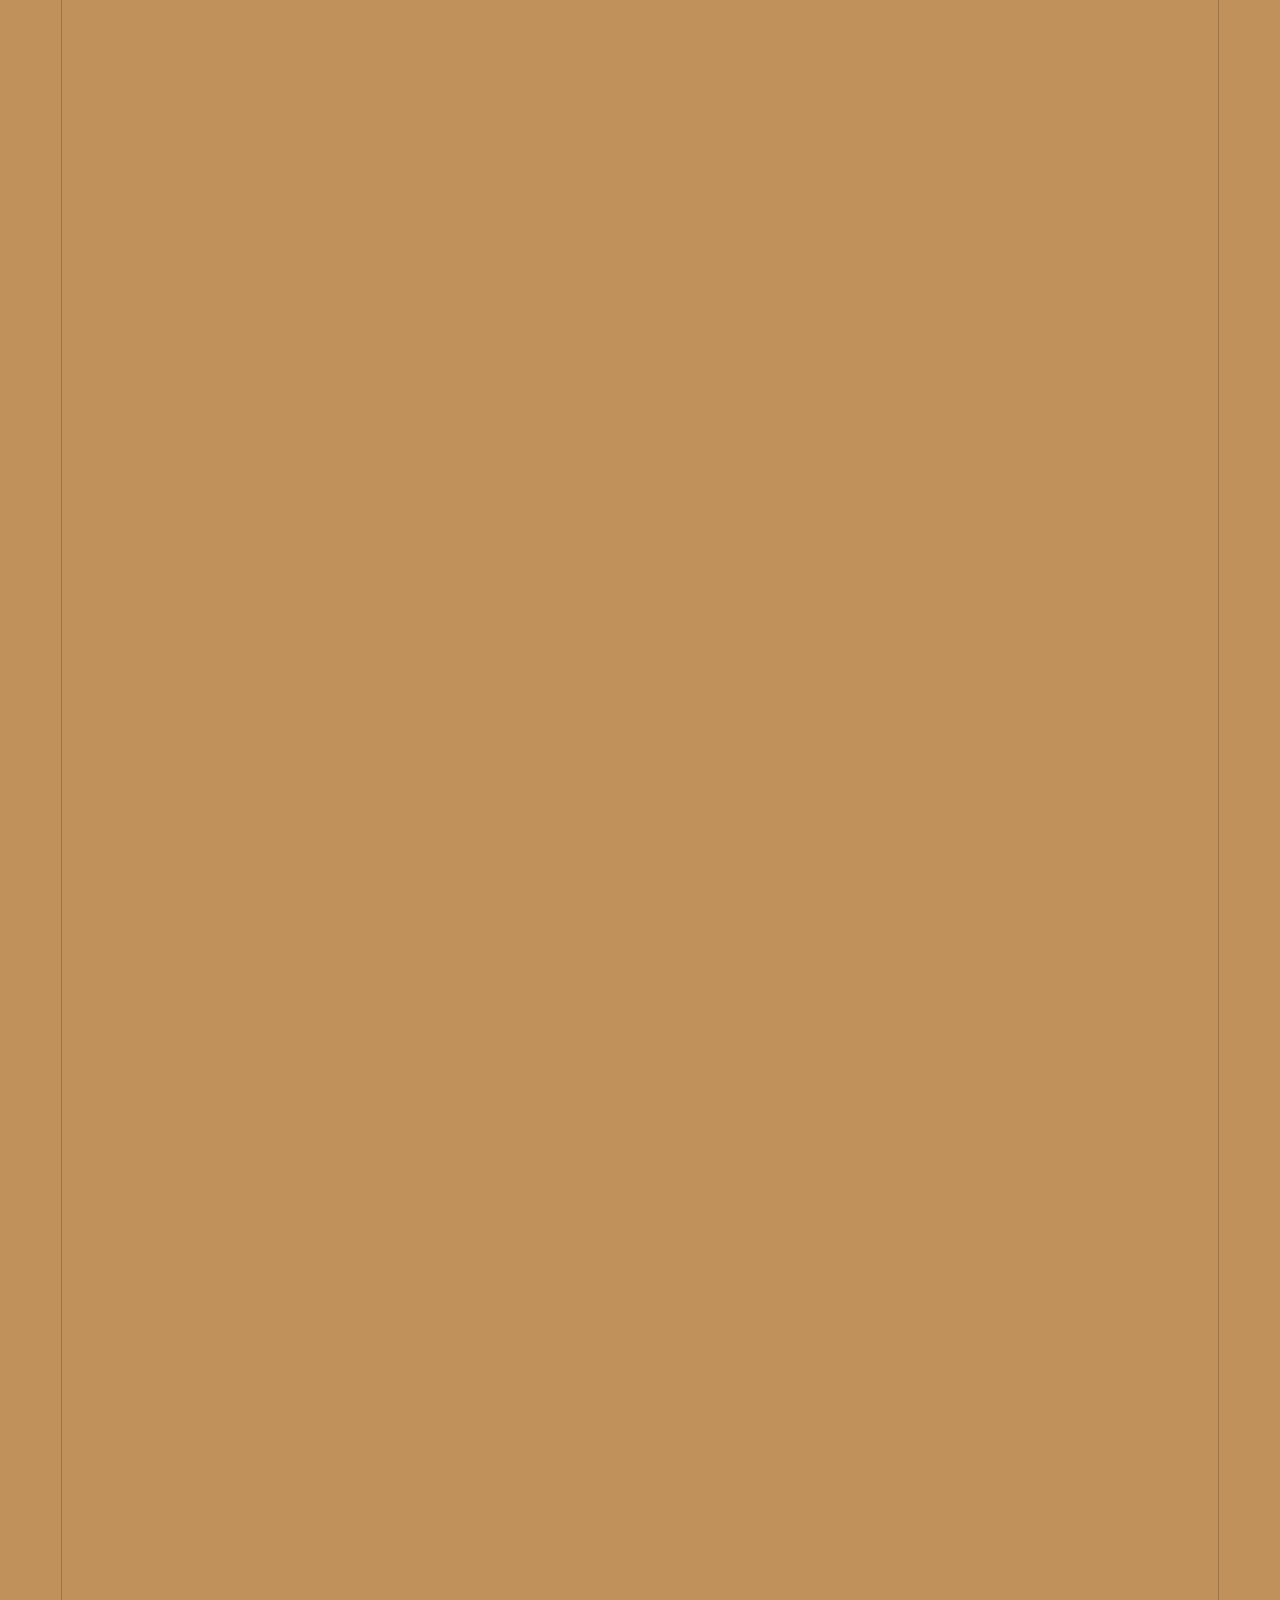
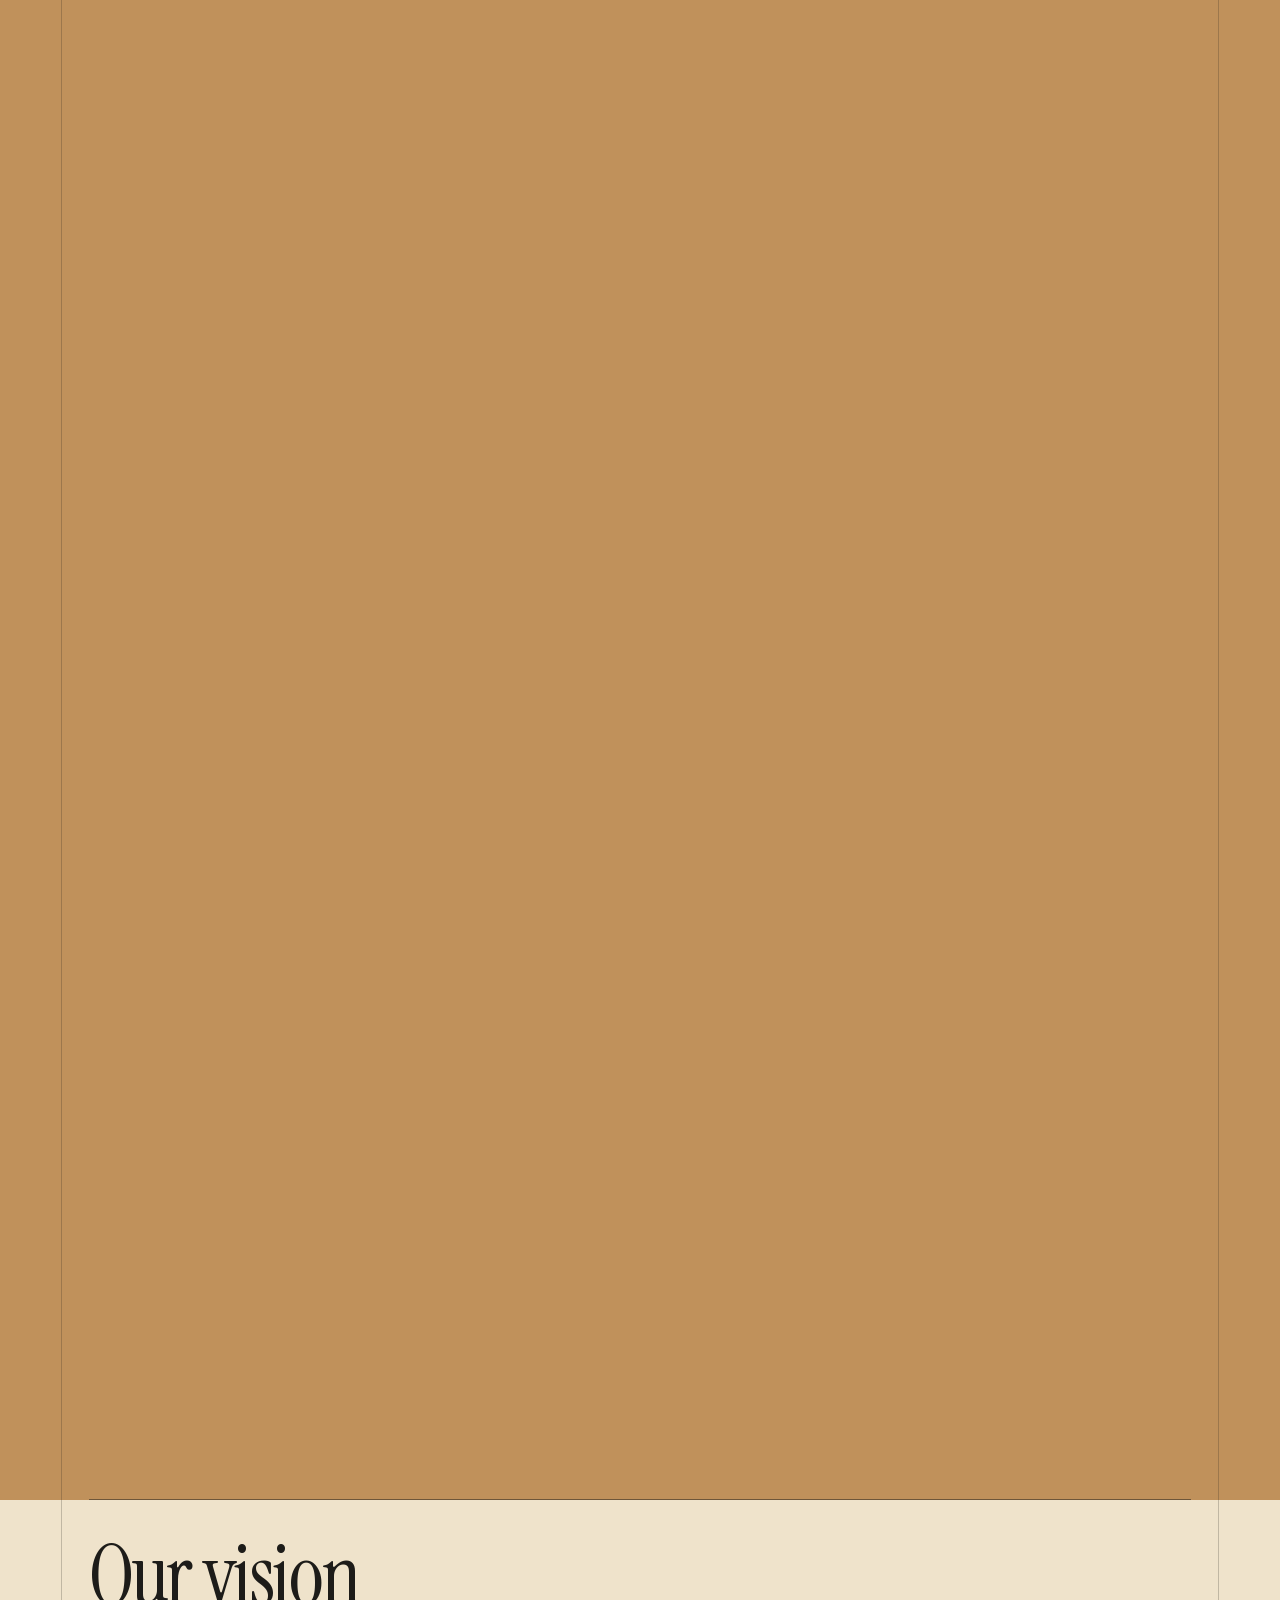
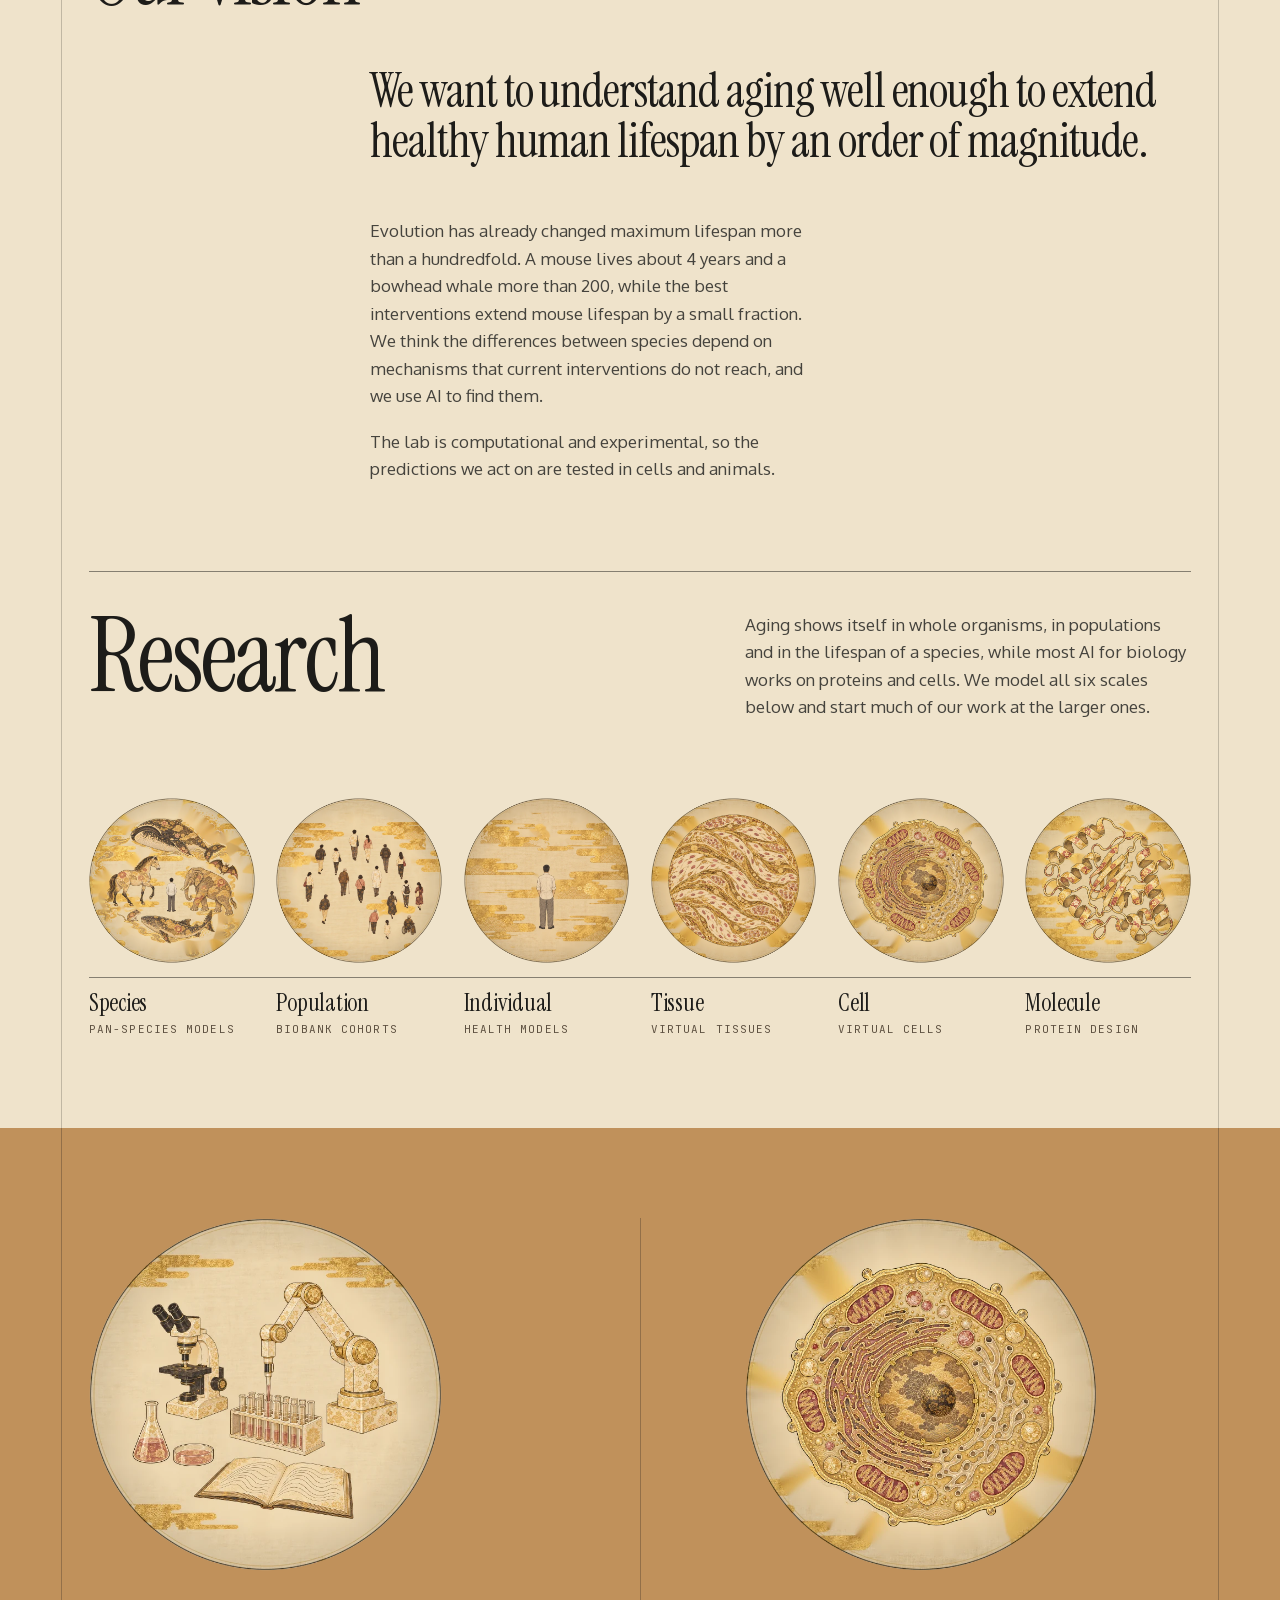
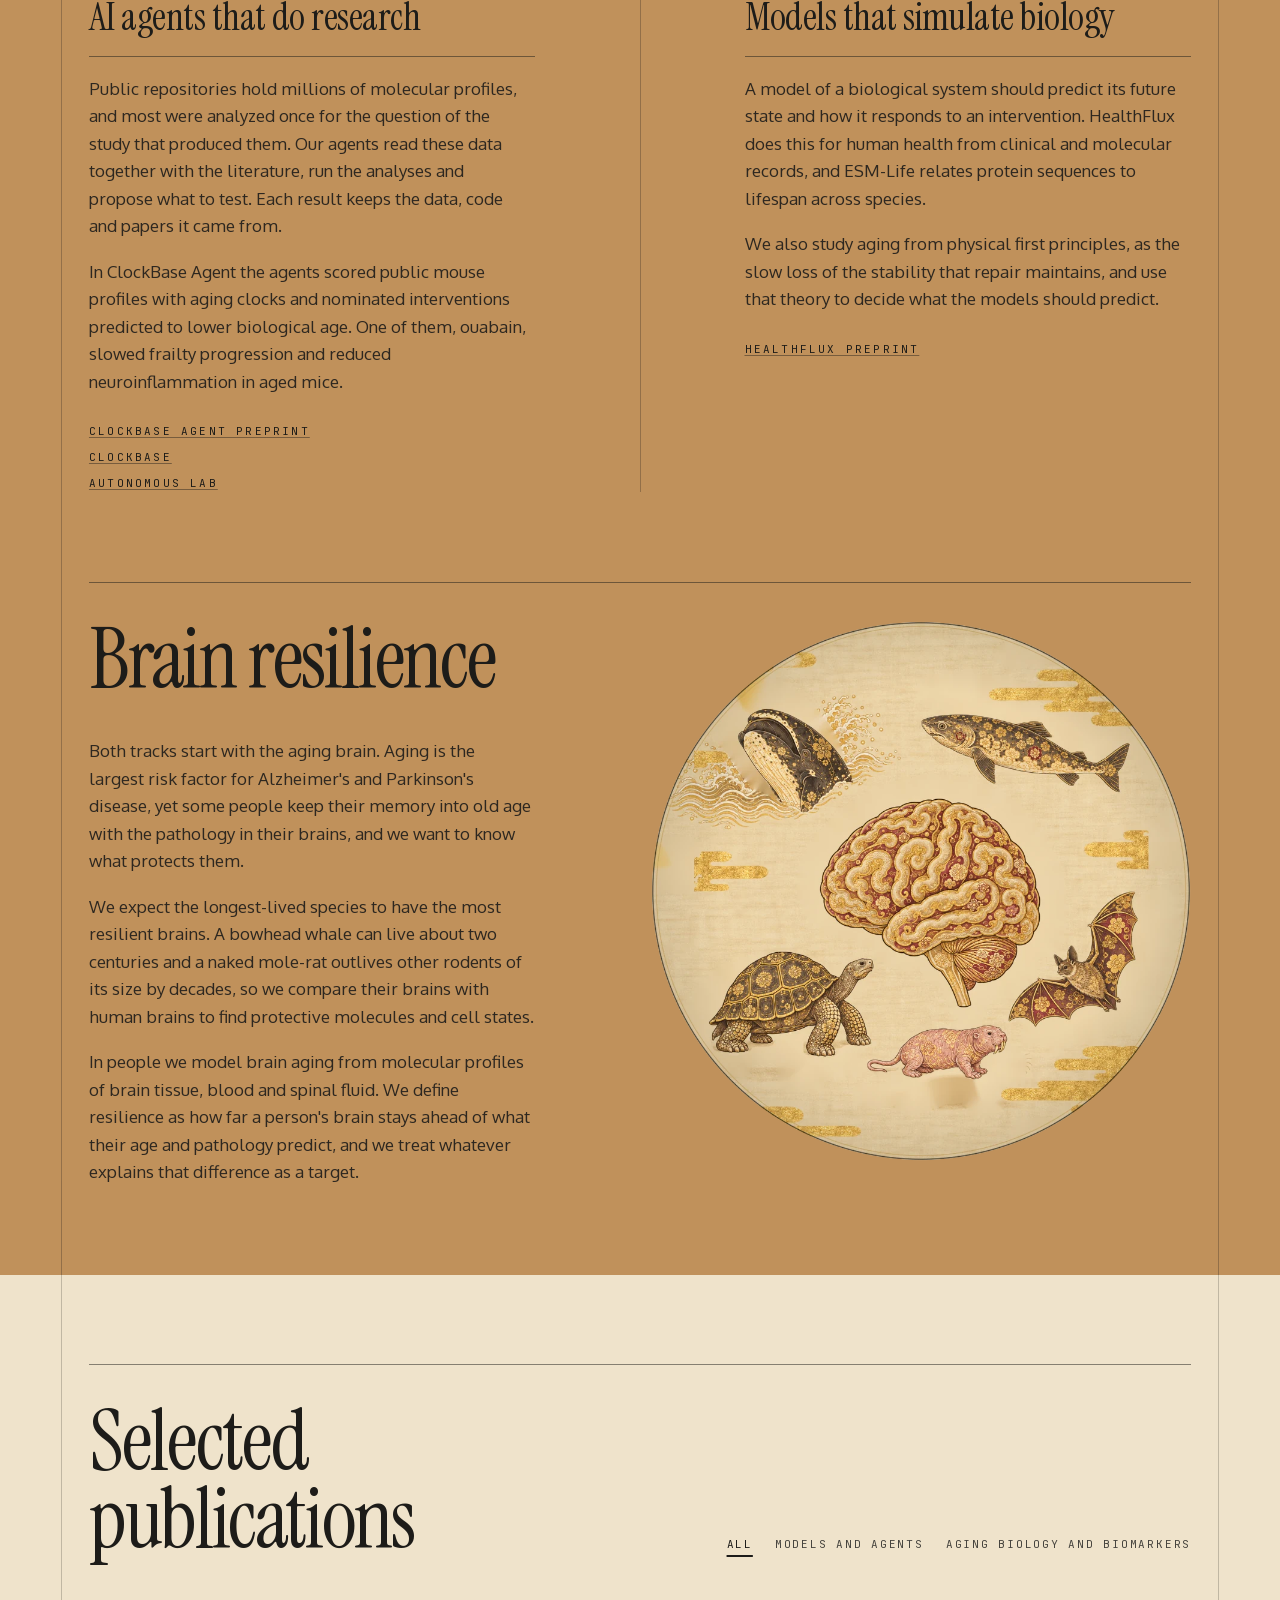
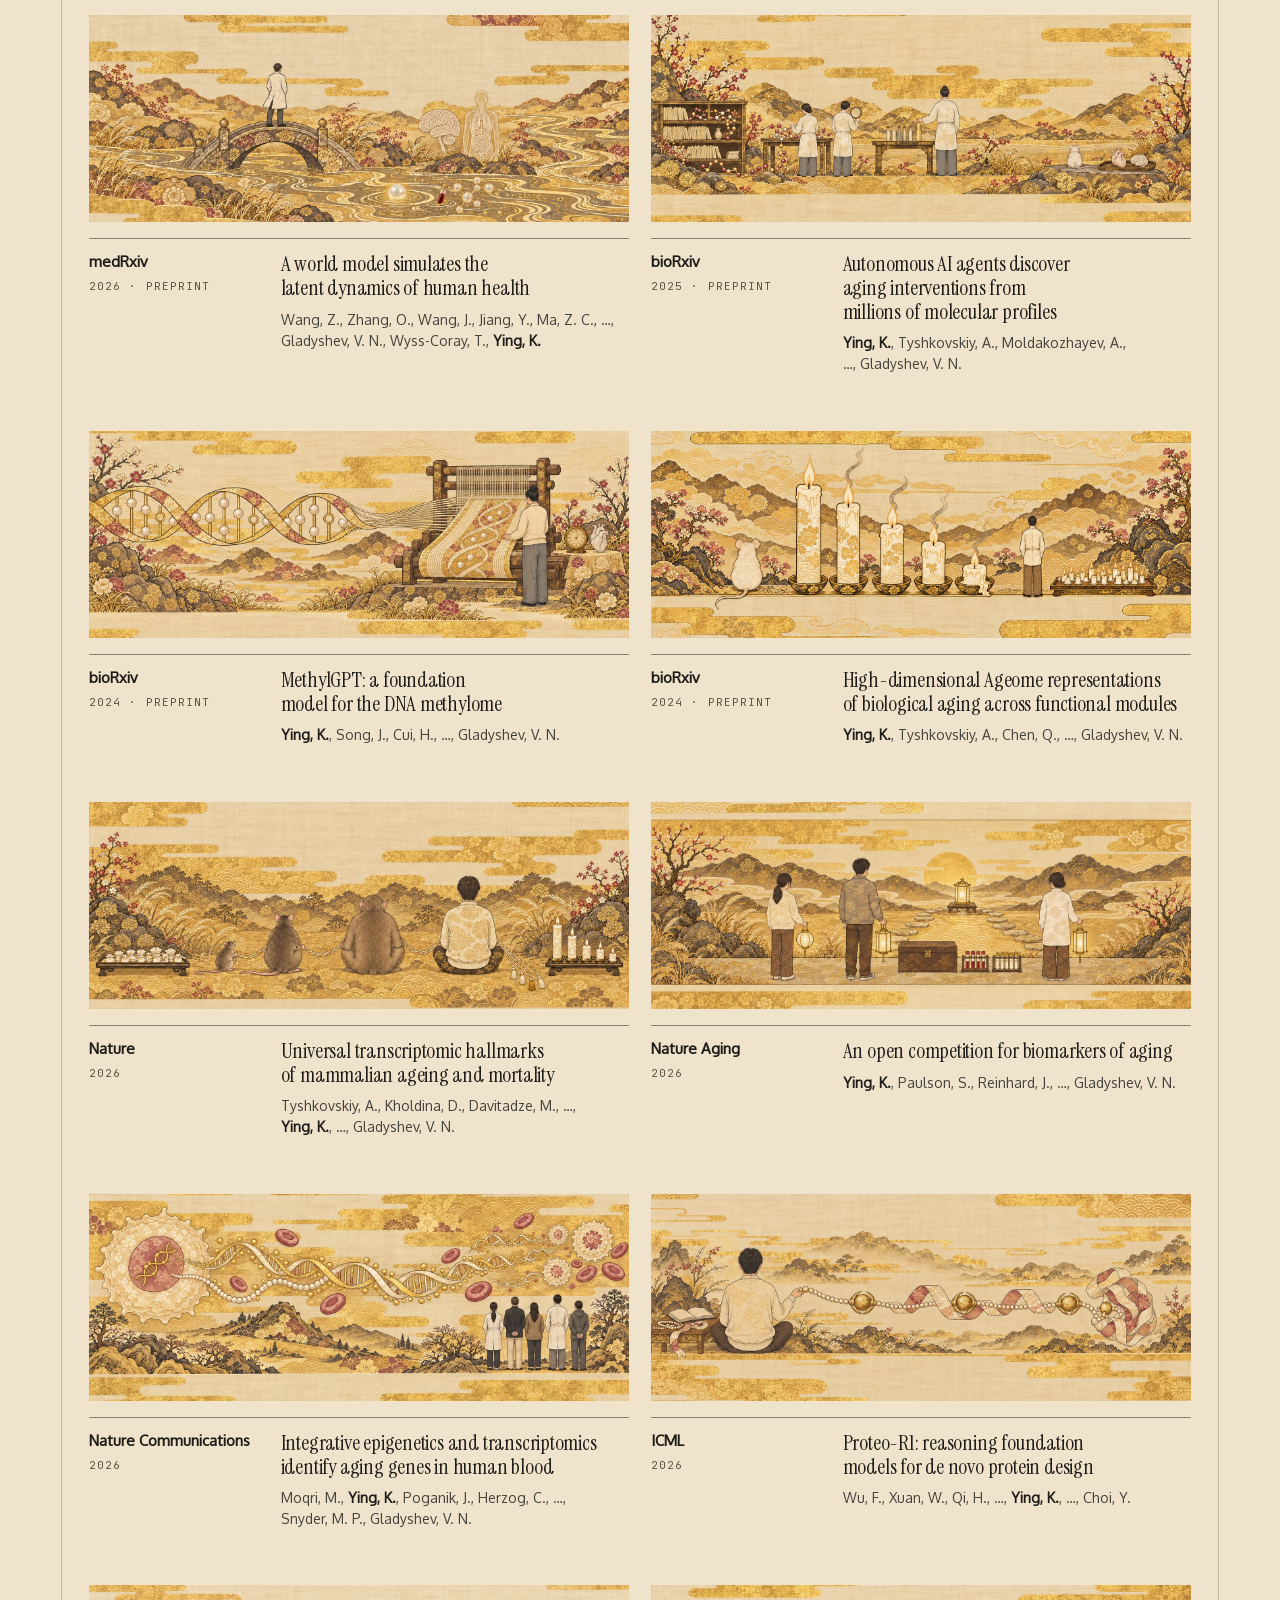
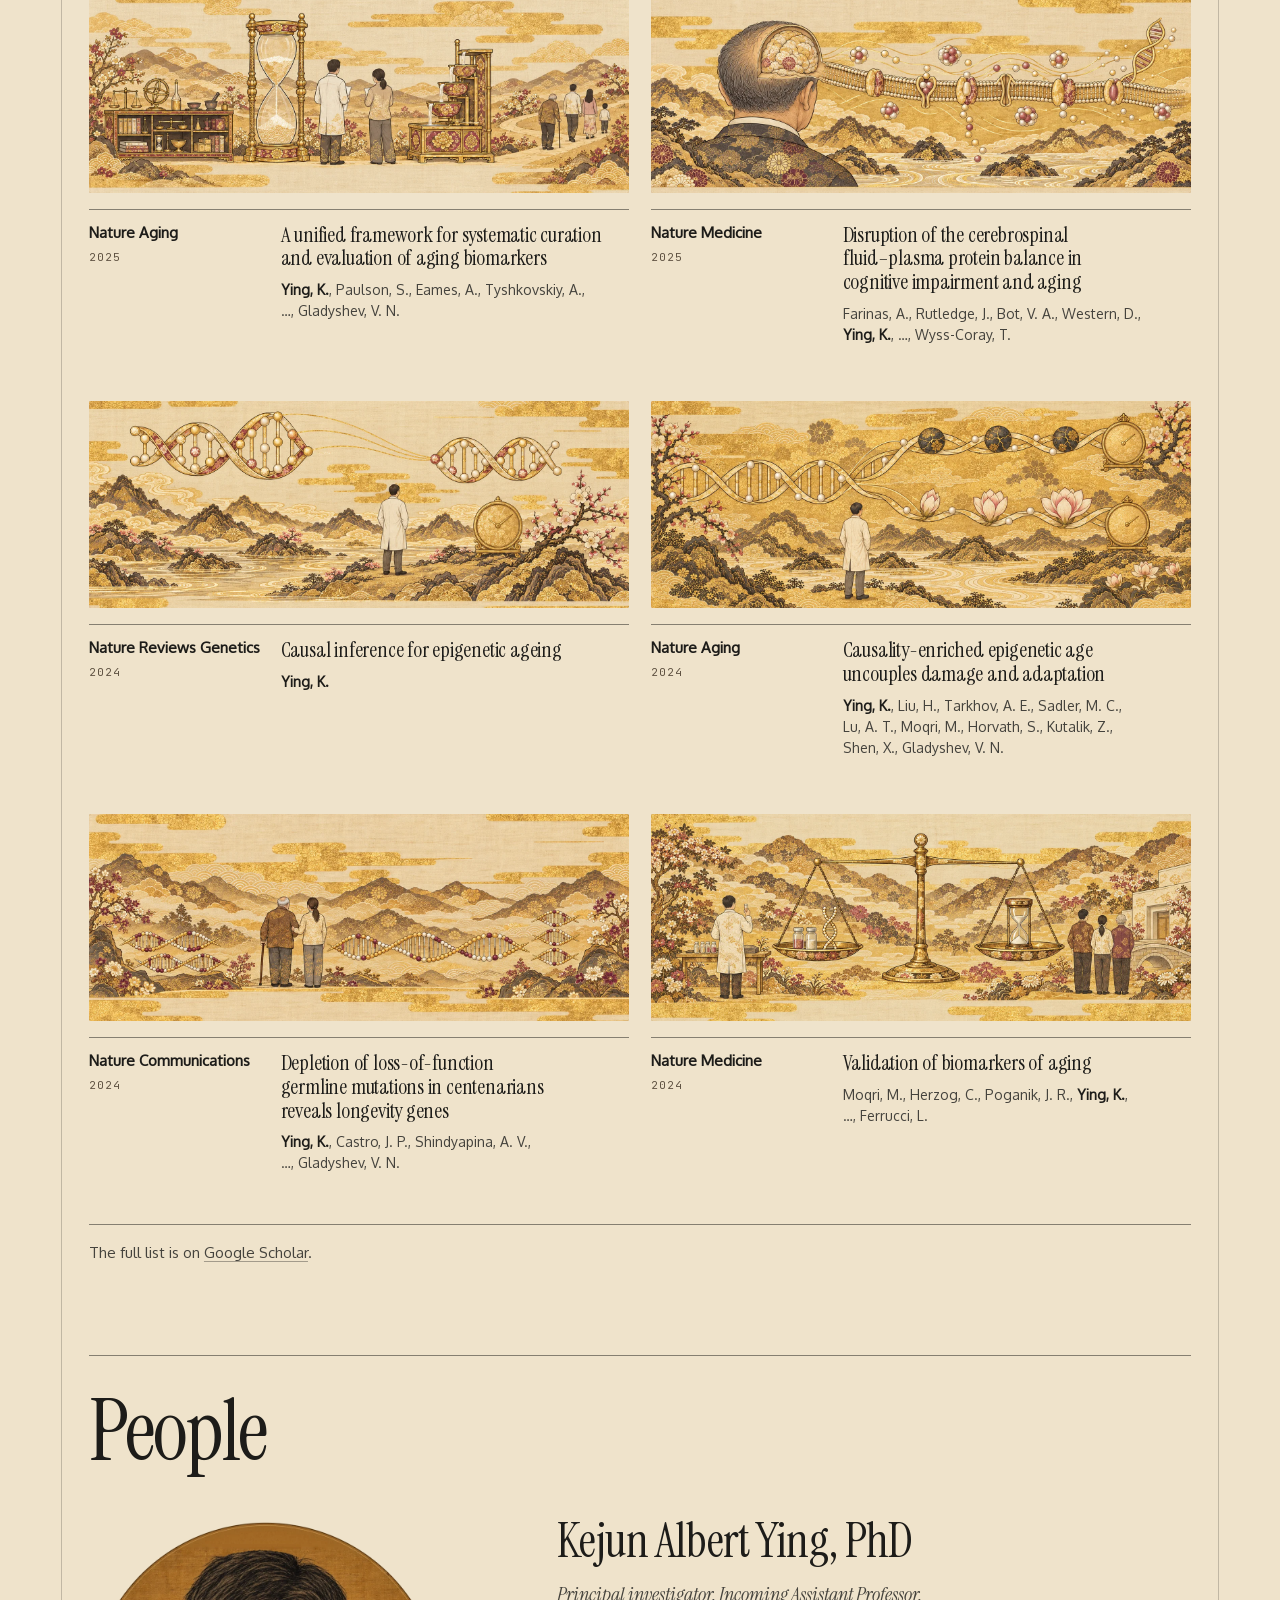
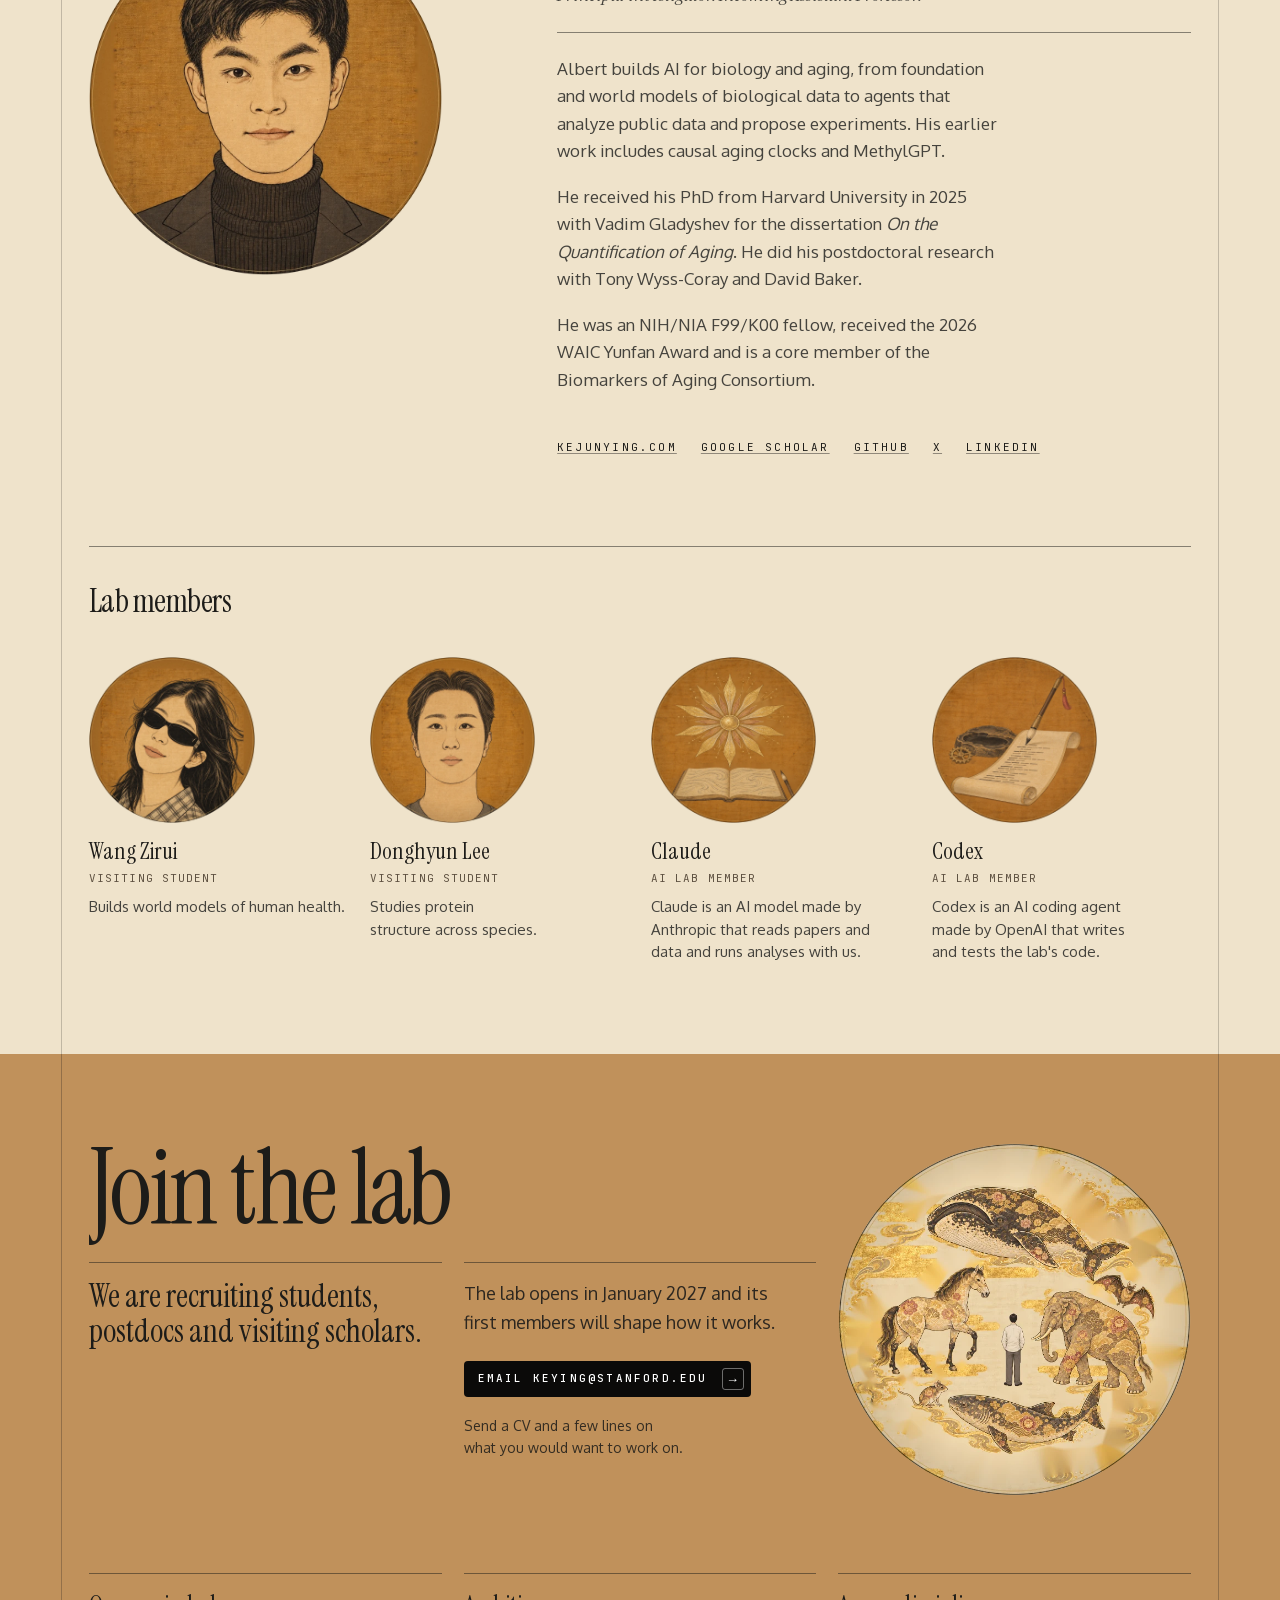
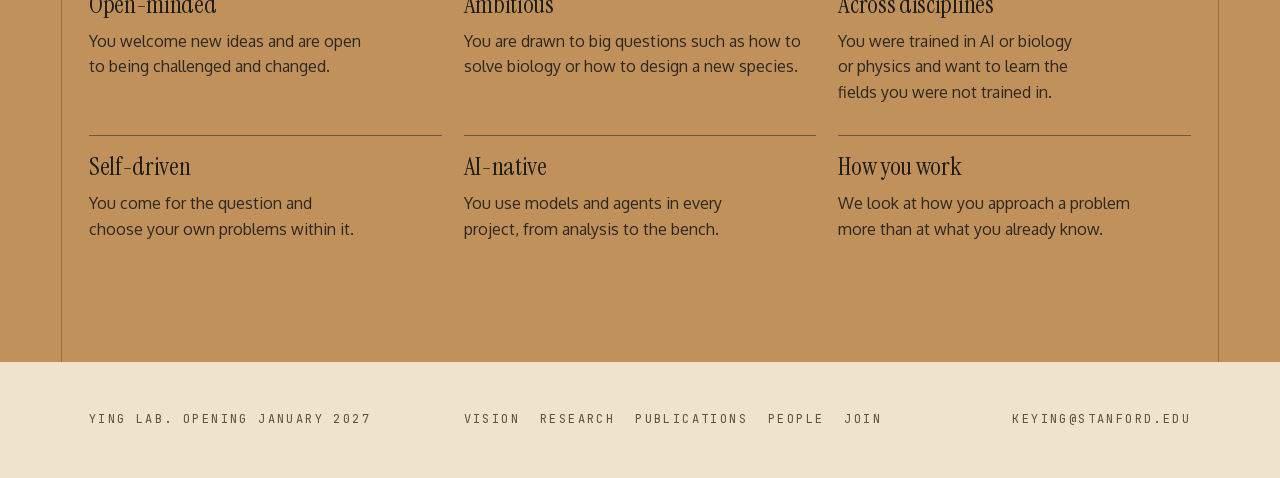
==== commit e98f6cc5: "Polish round 3: one rule tone at the hero seam, no blank silk before Vision, figures fade whole duri" ====
--- a/index.html
+++ b/index.html
@@ -17,7 +17,7 @@
 <link rel="canonical" href="https://lab.kejunying.com/">
 <meta name="theme-color" content="#c0915b">
 <link rel="icon" href="assets/favicon.svg" type="image/svg+xml">
-<link rel="stylesheet" href="styles.css?v=20261014zk">
+<link rel="stylesheet" href="styles.css?v=20261015a">
 <script>document.documentElement.classList.add('js');(function(){var a=new URLSearchParams(location.search).get('art');if(a!=='uk')document.documentElement.setAttribute('data-art','tang');})();</script>
 </head>
 <body>
@@ -244,8 +244,8 @@
     </div>
   </div>
 </dialog>
-<script src="data.js?v=20261014zk"></script>
-<script src="main.js?v=20261014zk"></script>
-<script src="film.js?v=20261014zk"></script>
+<script src="data.js?v=20261015a"></script>
+<script src="main.js?v=20261015a"></script>
+<script src="film.js?v=20261015a"></script>
 </body>
 </html>
--- a/styles.css
+++ b/styles.css
@@ -1030,6 +1030,49 @@
   .hero-art img, .js .hero-art img { width: 100%; height: auto; }
 }
 
-/* The film hands over to Vision as the paper turn completes: the Vision sheet rises over the
-   last of the pinned frame, which by then is the same silk. */
-.hero.is-film + .band { margin-top: -13vh; }
+
+/* ==========================================================================
+   Round 3. One tone for the margin rules across the film's hand-over, Vision
+   arriving as the paper turn completes, the Join painting on its heading line,
+   one-line captions and venues at laptop widths, footer hover, and the
+   publication painting set as a plate in the detail view.
+   ========================================================================== */
+
+/* Vision rises over the last stretch of the pinned frame, which by then is paper, and its rule stops one
+   section space under the nav. The film's margin rules take the page's rule tone and end where Vision
+   begins, so each rule runs as one line of one tone through the hand-over. */
+.hero.is-film { height: calc(800vh - var(--navh) - var(--section)); }
+.hero.is-film + .band { margin-top: calc(var(--navh) + var(--section) - 100vh); }
+.hero.is-film::before, .hero.is-film::after { bottom: calc(100vh - var(--navh) - var(--section)); background: rgba(29, 28, 25, 0.22); }
+
+/* Join: the heading row holds only the heading, so the painting starts on the heading's top line. */
+@media (min-width: 761px) {
+  .join-grid { grid-template-rows: auto 1fr auto; }
+  .join-grid h2, html[data-art] .join h2 { align-self: start; }
+}
+
+/* Six scales: from 901px each caption keeps one line, with tighter tracking below 1181px. */
+@media (min-width: 901px) and (max-width: 1180px) {
+  html[data-art] .scales-labels span { white-space: nowrap; width: auto; letter-spacing: 0.04em; }
+  .scales-fig { padding-bottom: calc(14px + clamp(1.375rem, 1.9vw, 1.75rem) + var(--cap-gap) + 1.5 * var(--cap-size)); }
+}
+
+/* Publications: the venue name holds one line in its column, so every year label sits on one baseline. */
+@media (min-width: 761px) {
+  html[data-art="tang"] .pub-under .pub-journal { white-space: nowrap; font-size: clamp(0.9375rem, 1vw, 1.0625rem); }
+}
+
+/* Footer links underline the way the nav links do, on hover and on keyboard focus. */
+.foot-row a { text-decoration: none; background: linear-gradient(currentColor, currentColor) 0 100% / 0 1px no-repeat; padding-bottom: 2px; transition: background-size 0.4s var(--ease); }
+.foot-row a:hover, .foot-row a:focus-visible { background-size: 100% 1px; }
+
+/* Publication detail: the painting is a plate inset by one step on its outer sides, its top on the
+   text's first line, never cropped. Below 1280px text and painting take six columns each. */
+@media (min-width: 900px) {
+  html[data-art="tang"] .pd-img { align-self: start; width: calc(100% - var(--rh)); height: auto; aspect-ratio: 3 / 2; margin: var(--rh) 0 var(--rh) var(--rh); object-fit: cover; position: sticky; top: var(--rh); }
+}
+@media (min-width: 900px) and (max-width: 1279px) {
+  html[data-art="tang"] .pd-img { grid-column: 1 / span 6; }
+  html[data-art="tang"] .pd-text { grid-column: 7 / -1; }
+}
+html[data-art="tang"] .pd-text .pd-meta { margin-top: 0; }
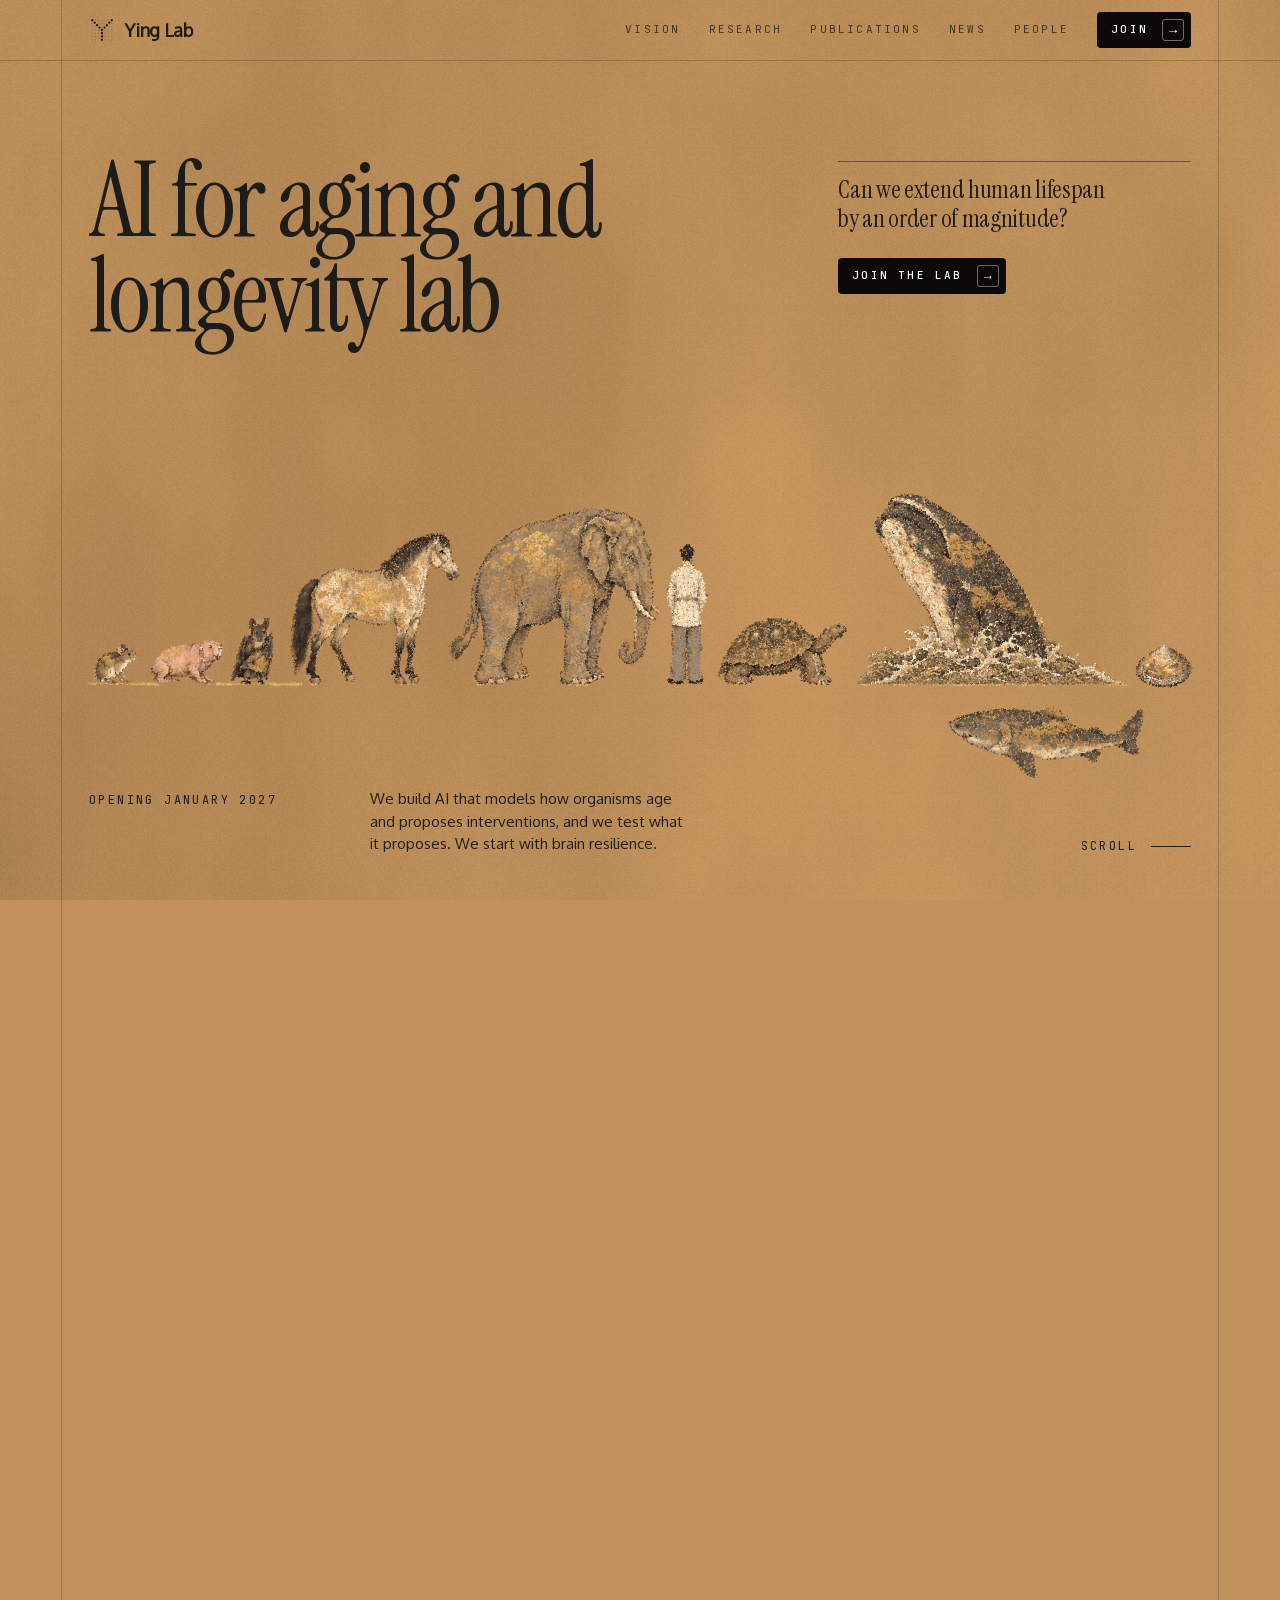
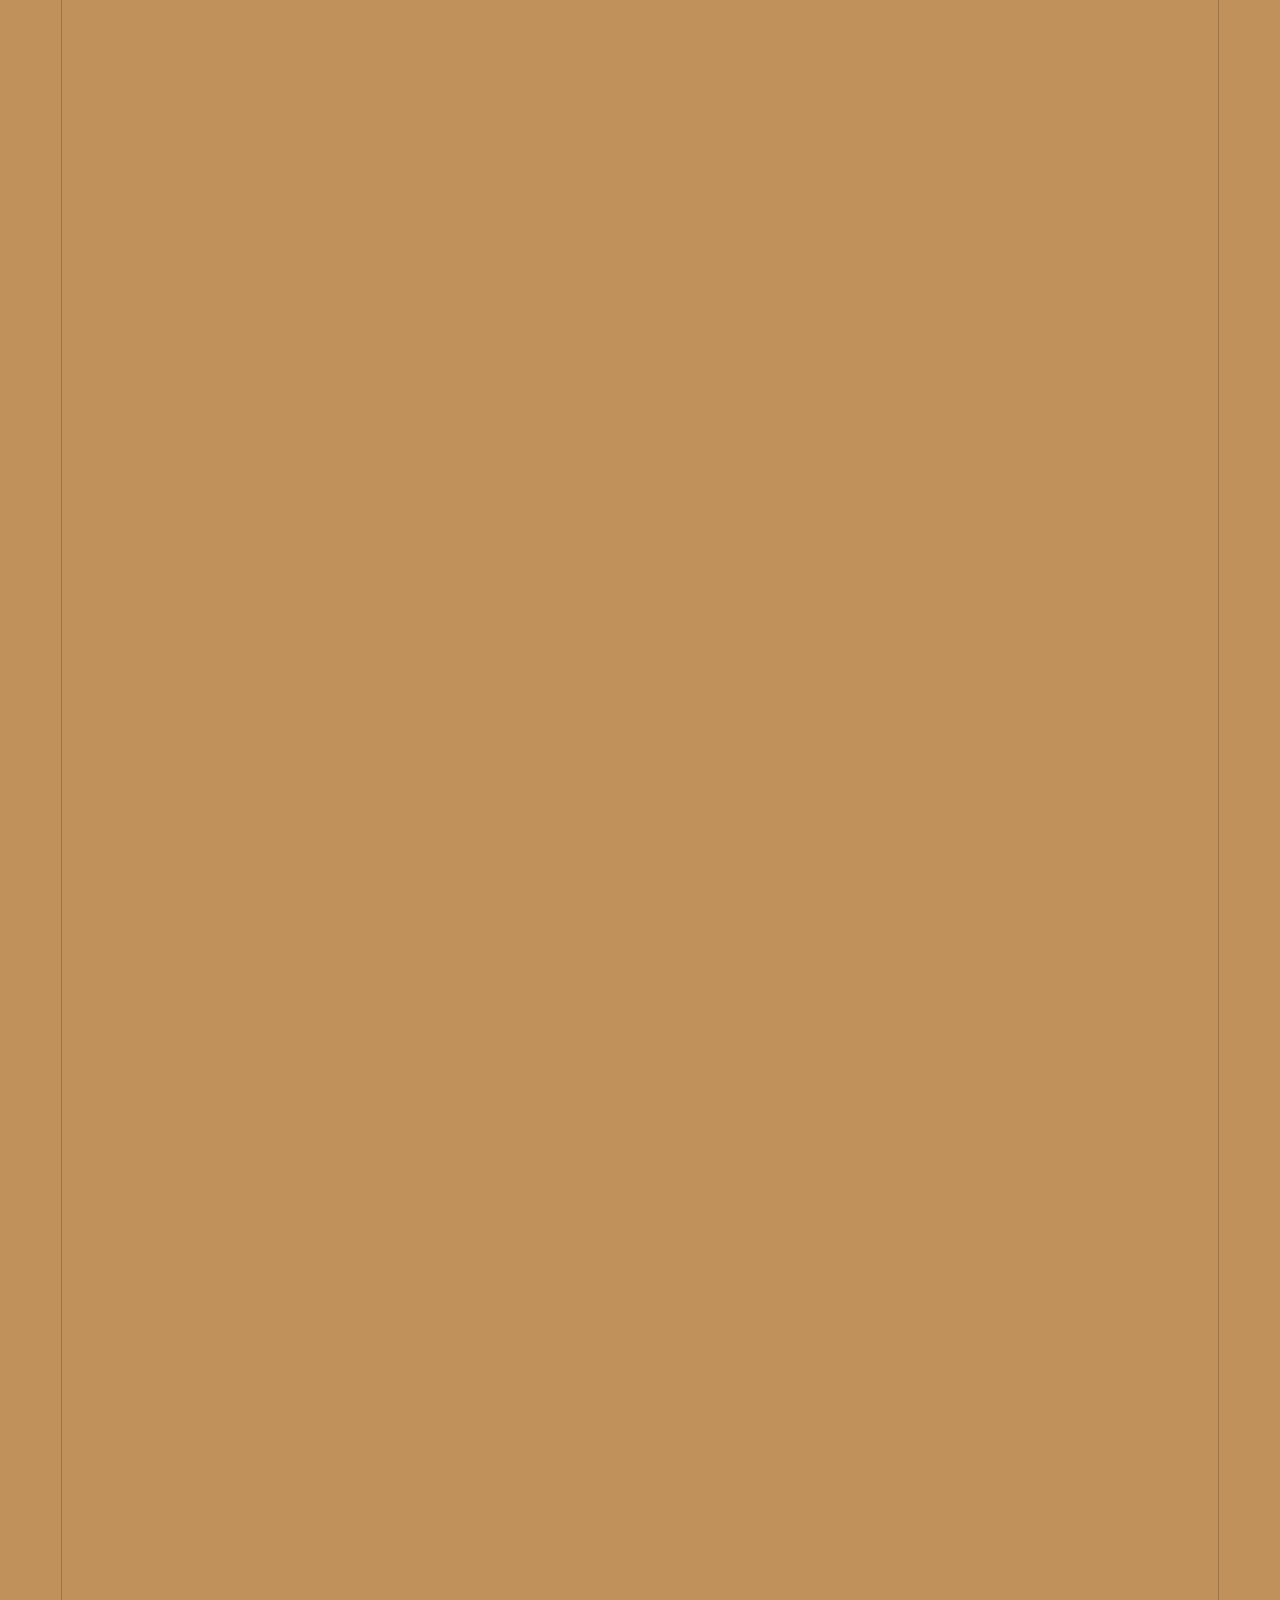
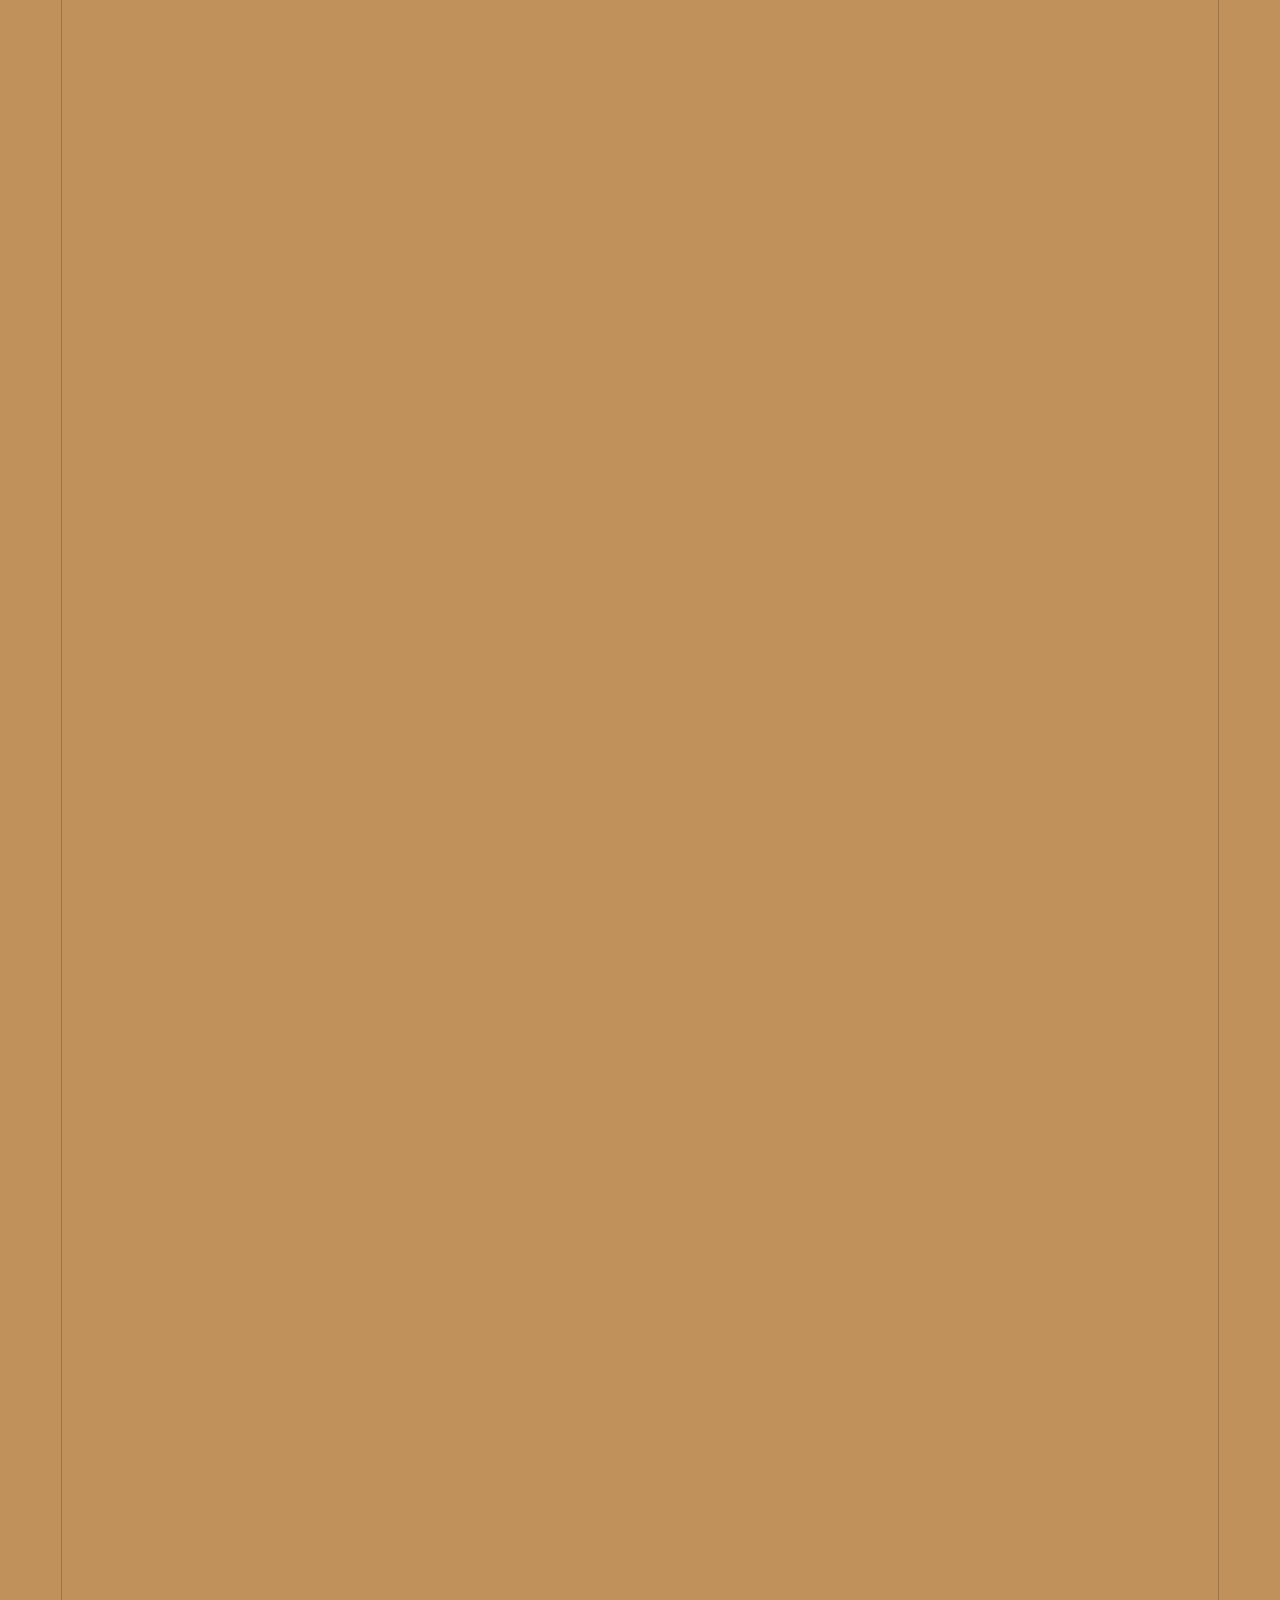
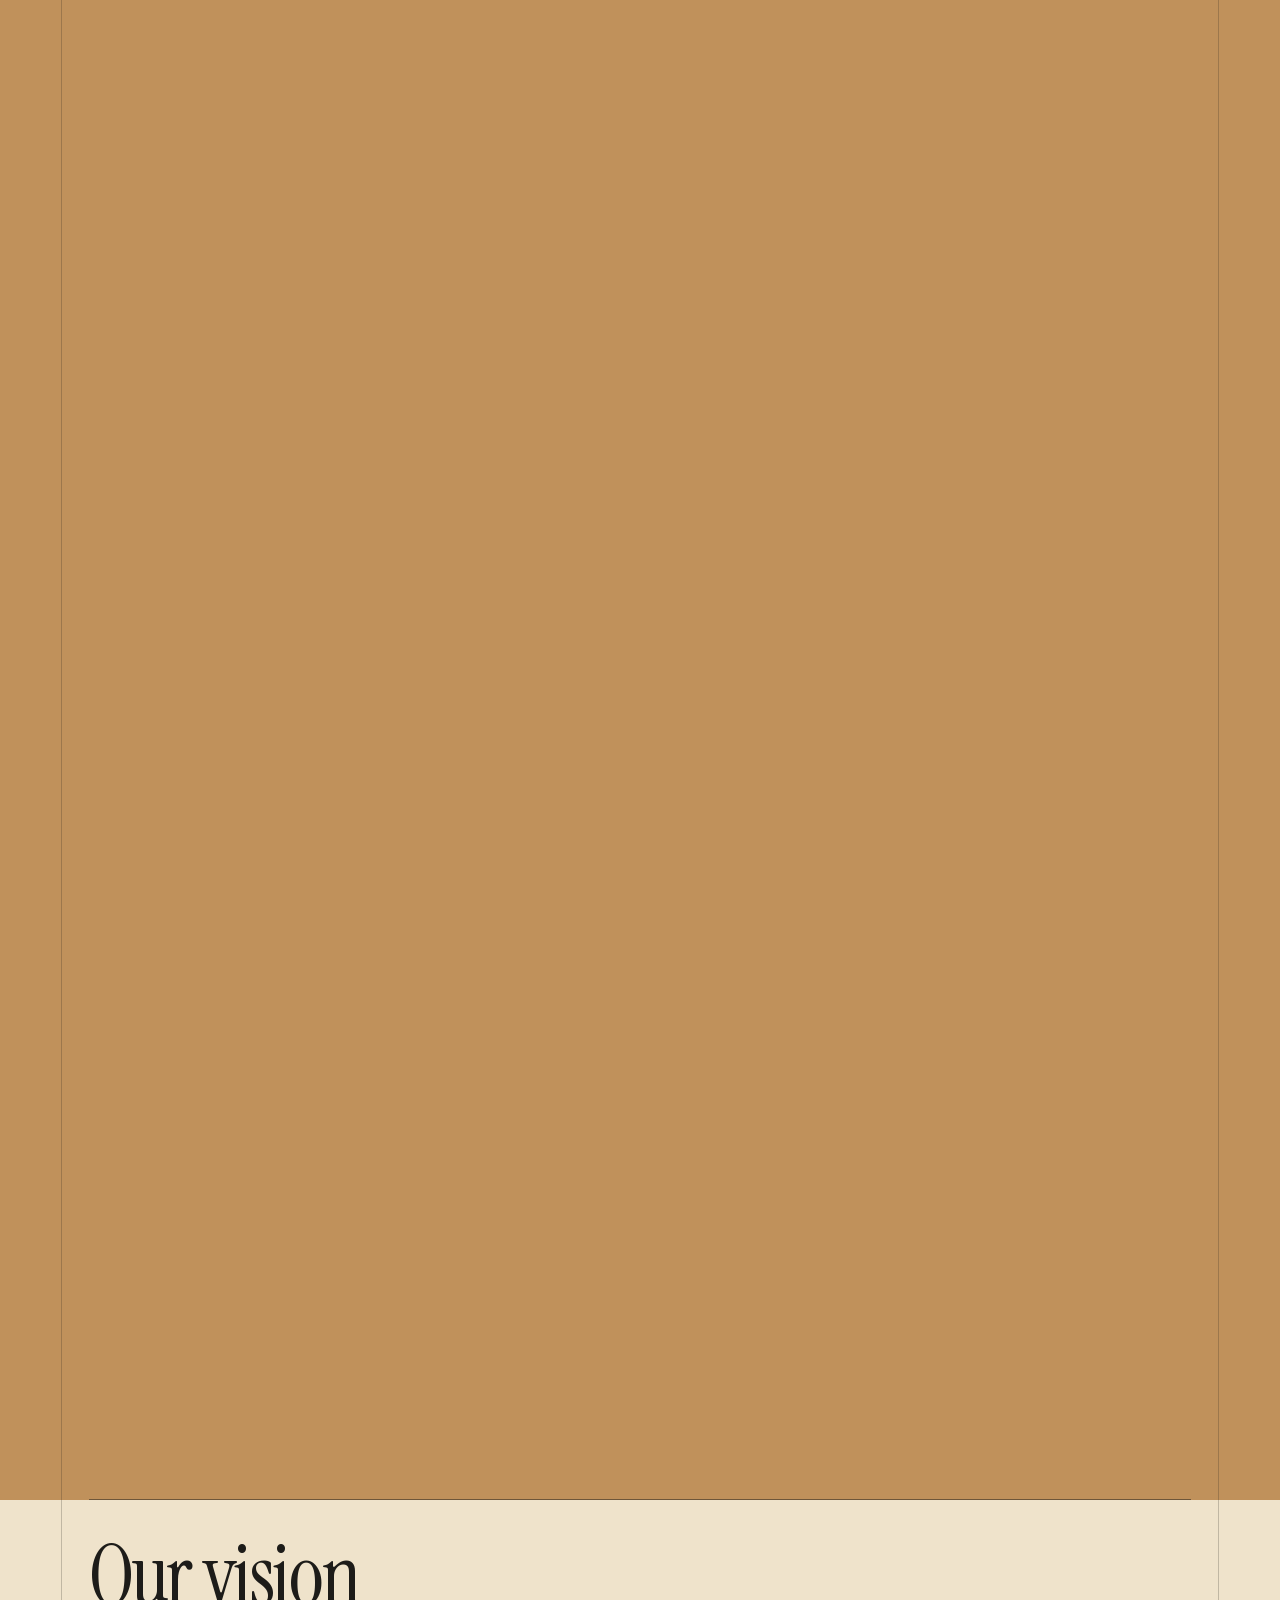
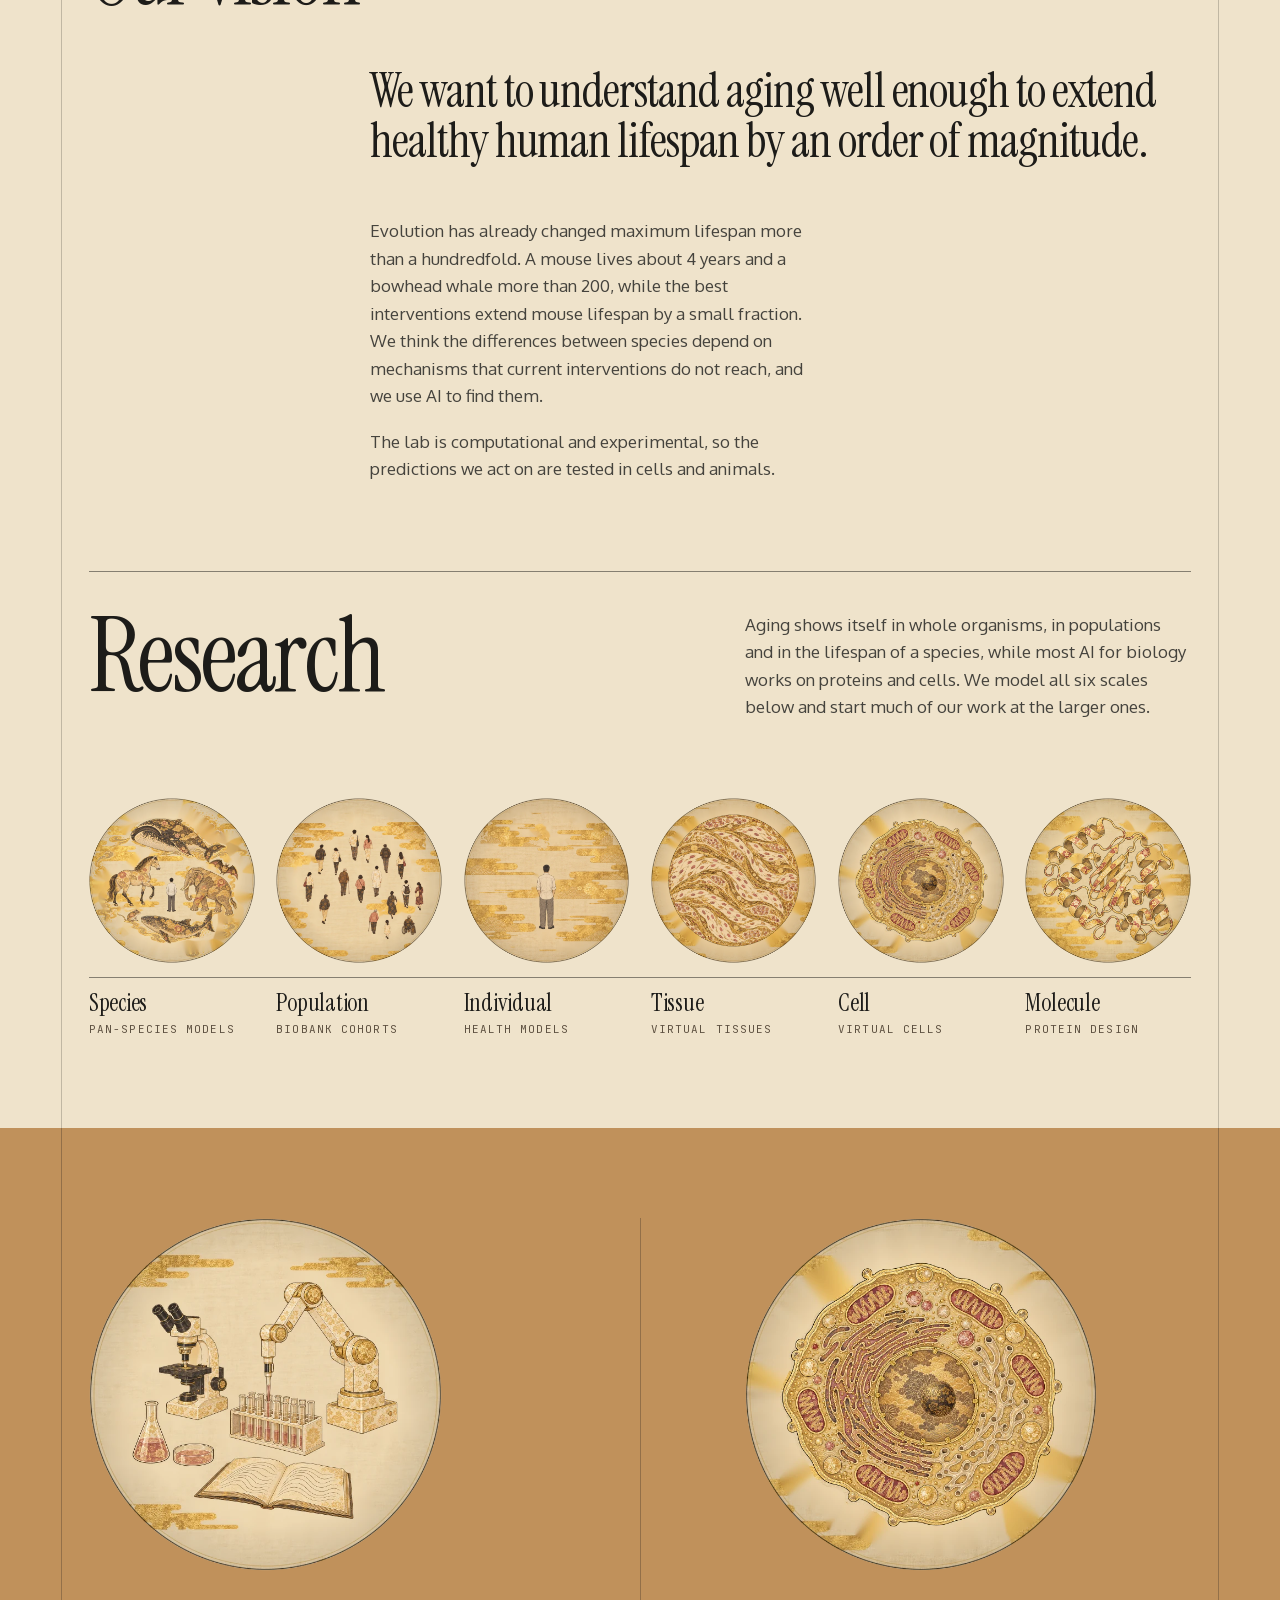
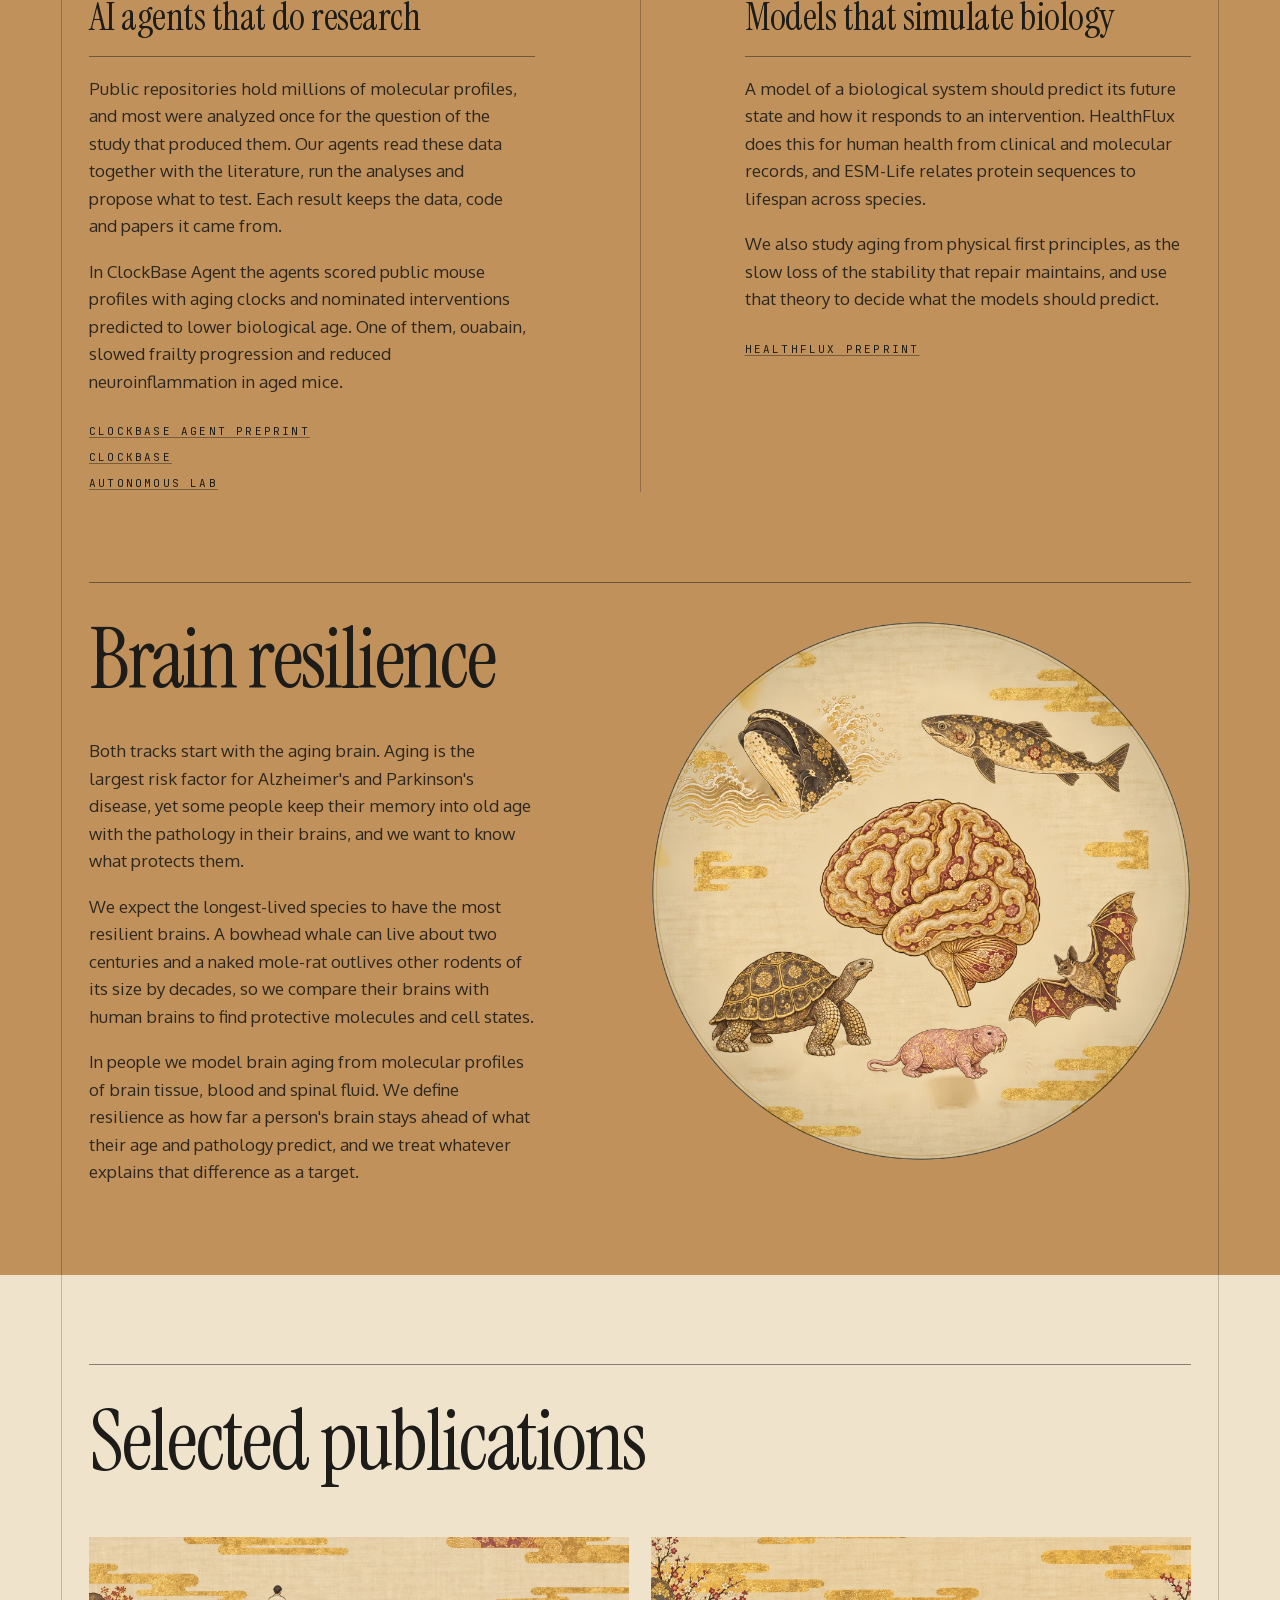
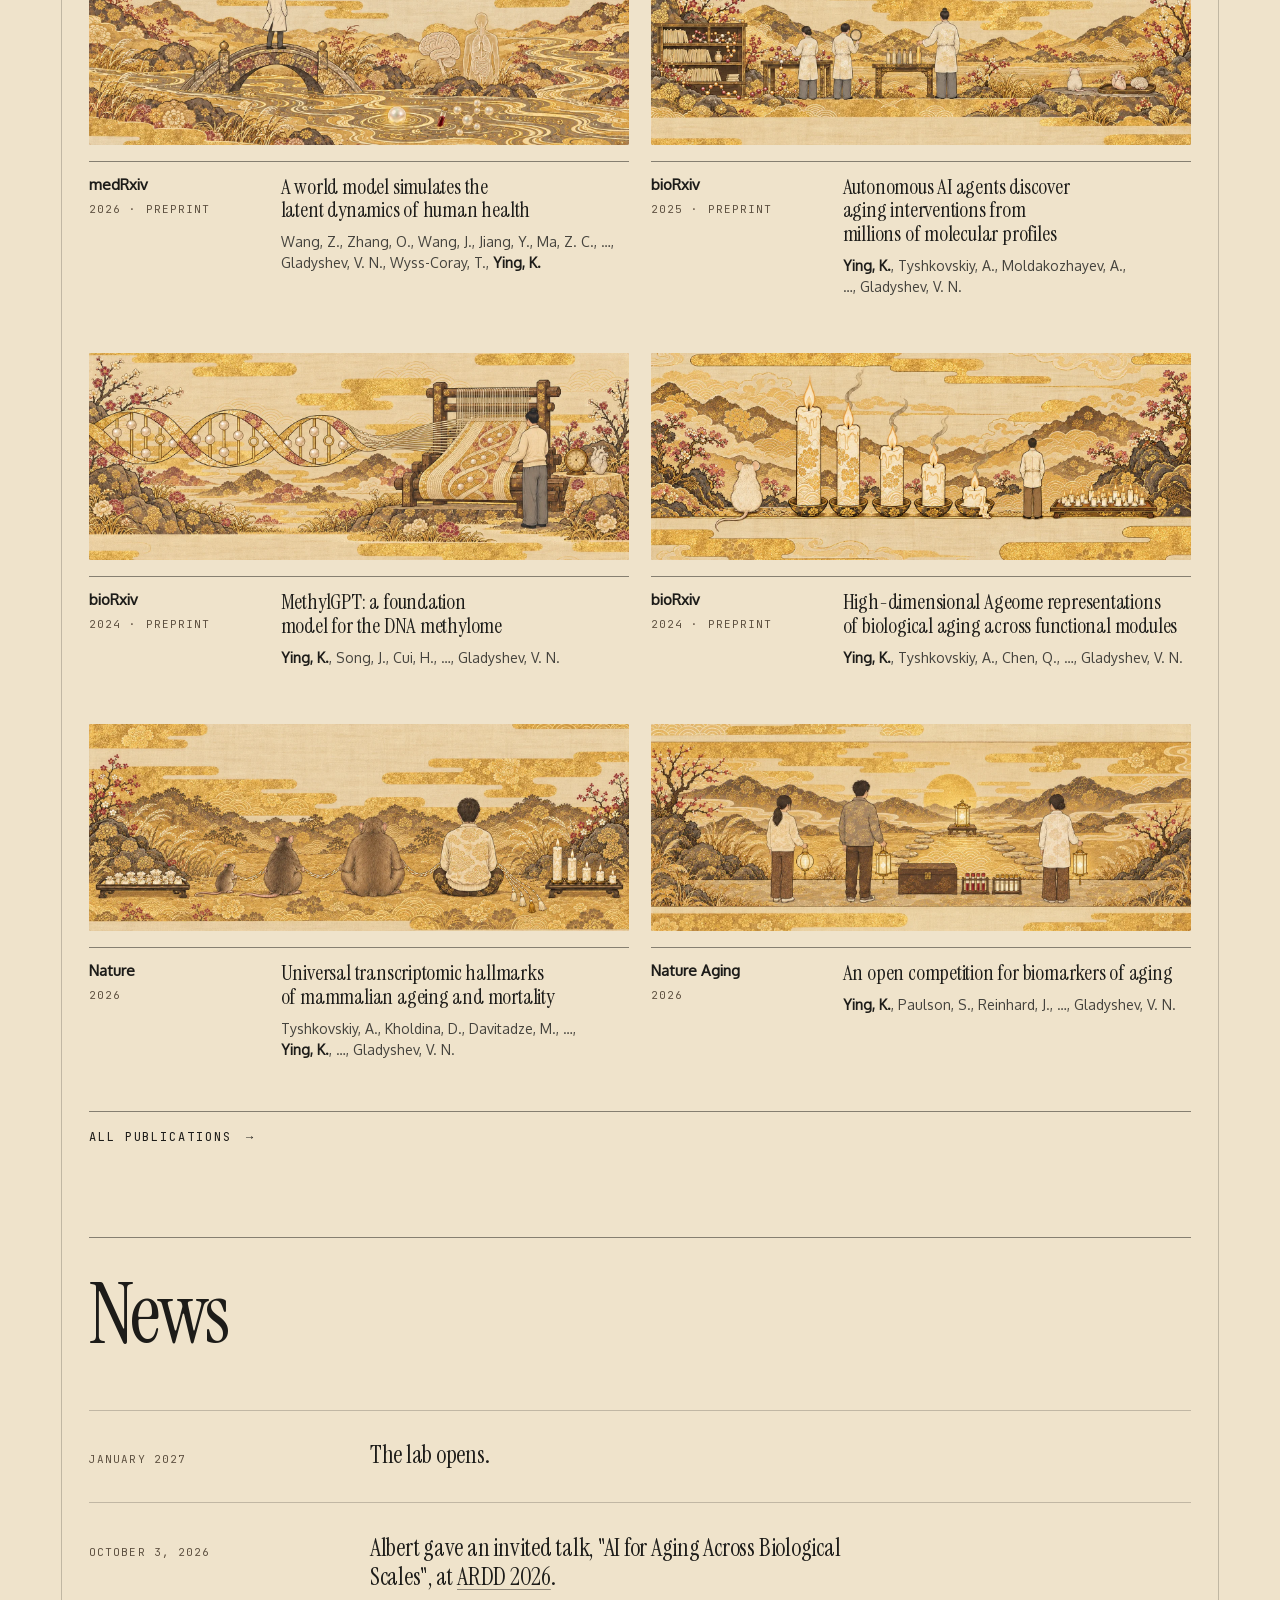
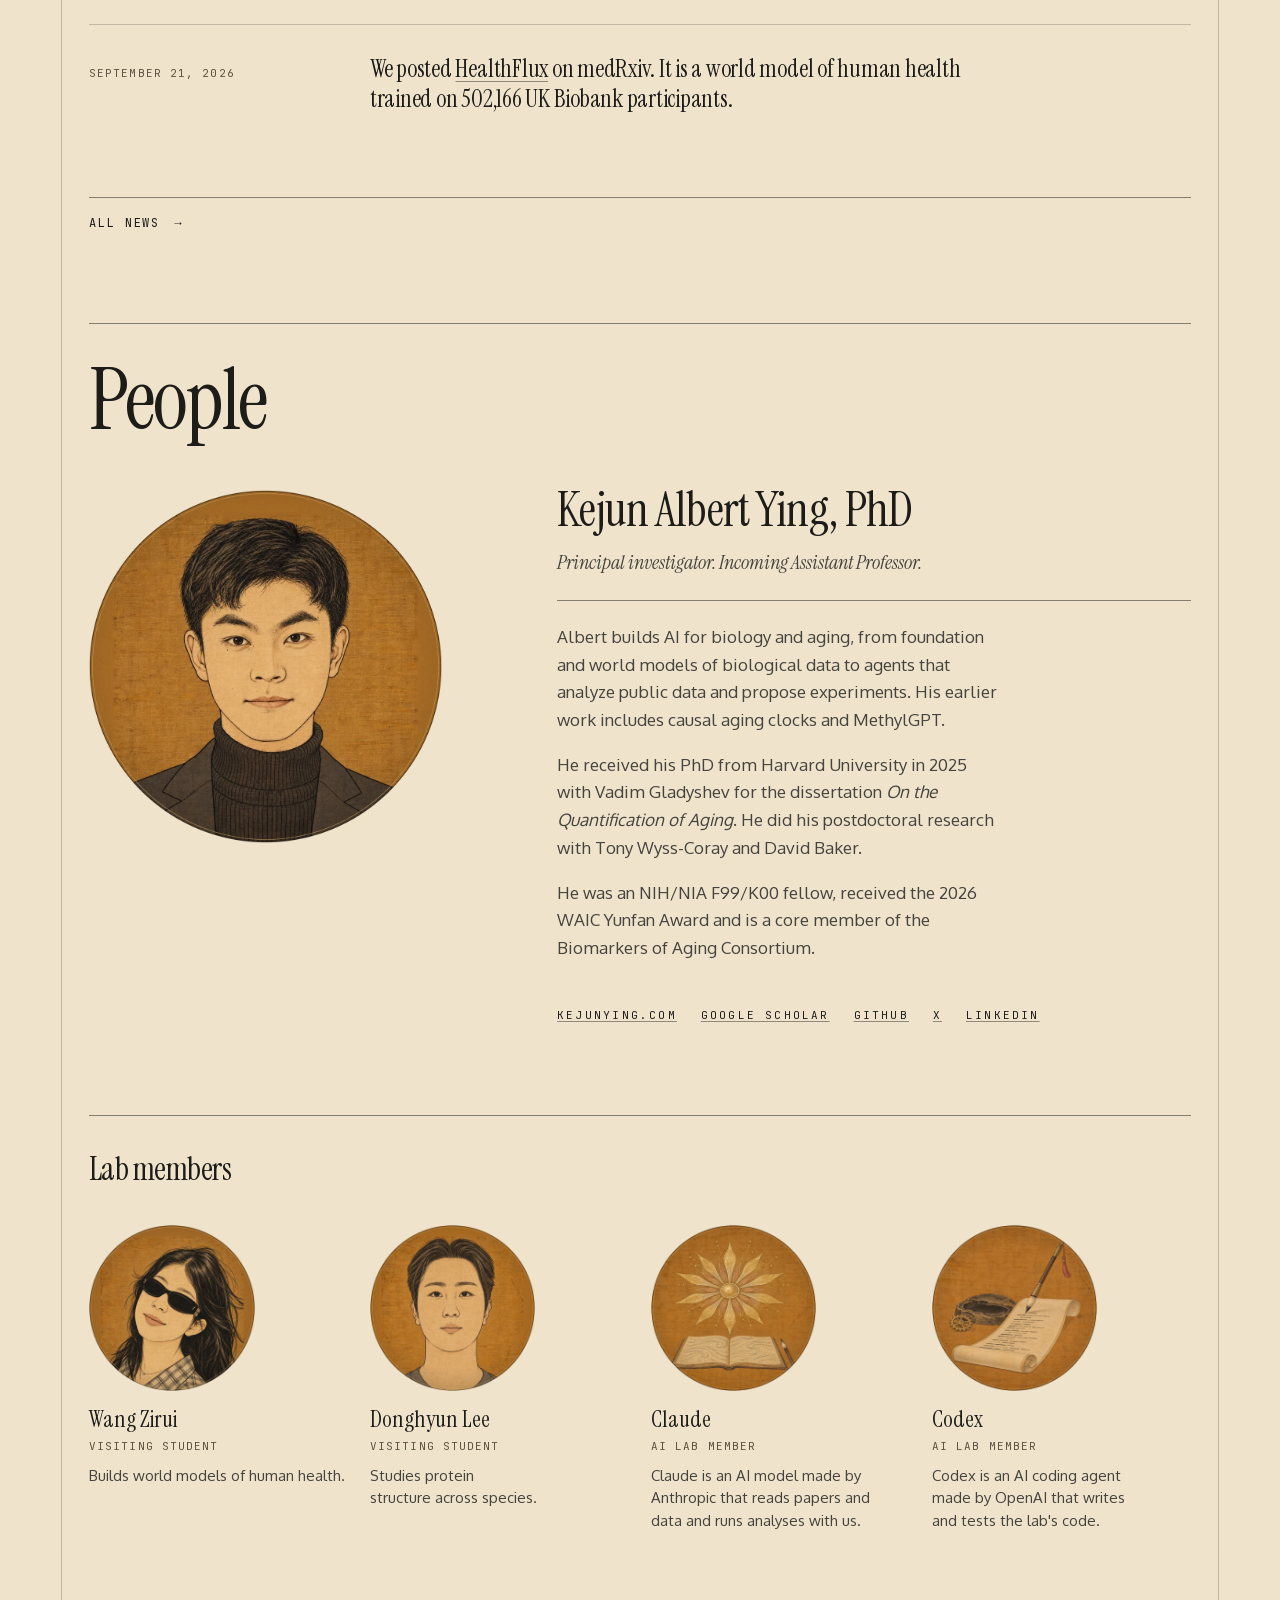
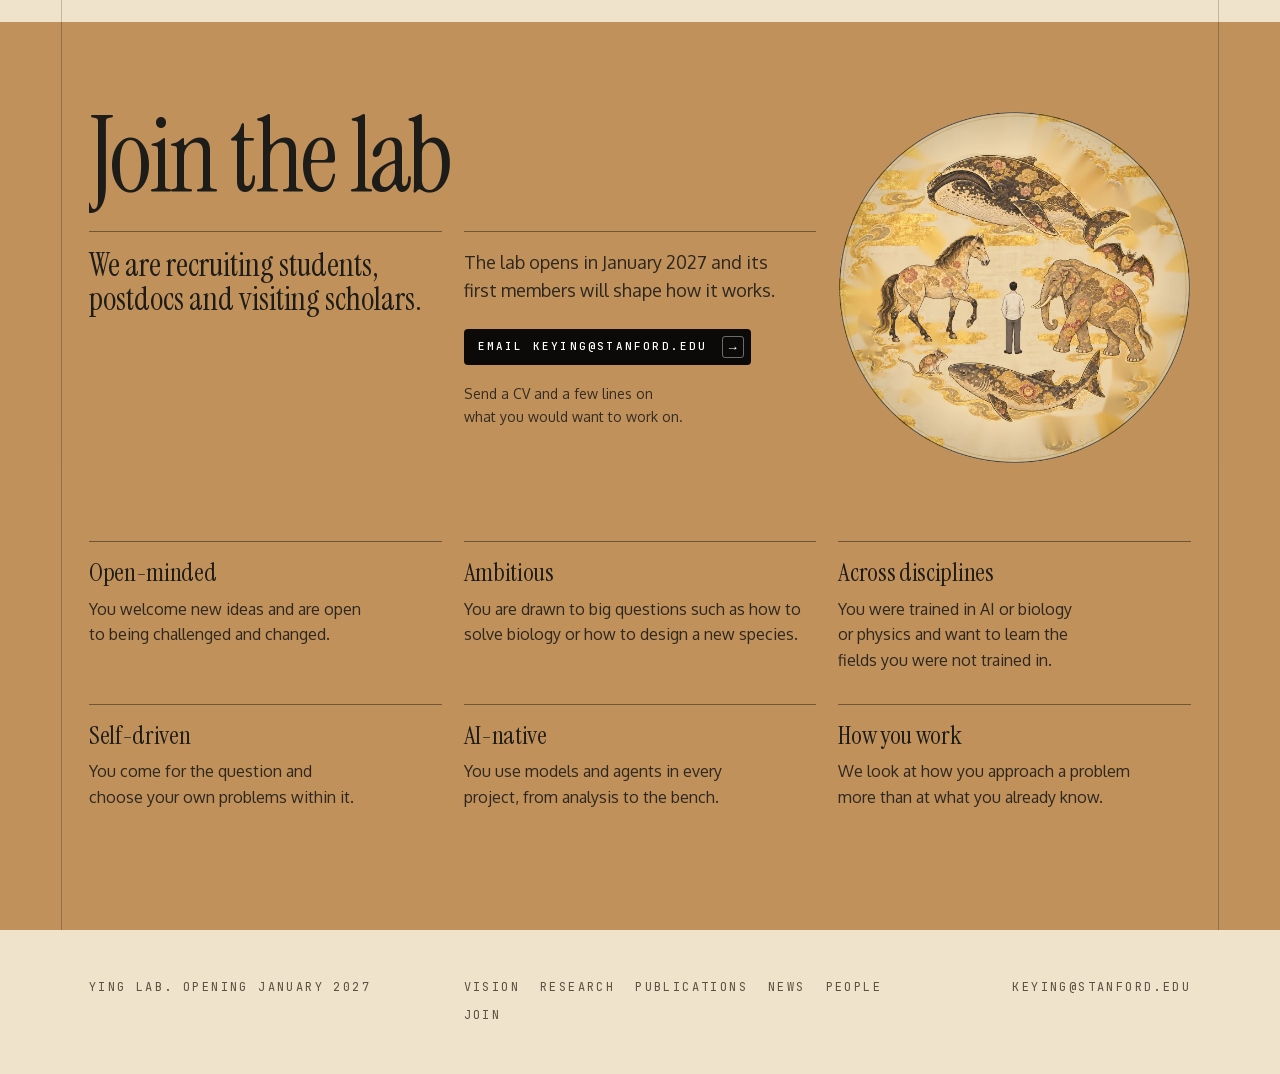
==== commit ef0a511c: "Add publications and news pages The home page keeps the six newest papers with a link to publication" ====
--- a/index.html
+++ b/index.html
@@ -17,7 +17,7 @@
 <link rel="canonical" href="https://lab.kejunying.com/">
 <meta name="theme-color" content="#c0915b">
 <link rel="icon" href="assets/favicon.svg" type="image/svg+xml">
-<link rel="stylesheet" href="styles.css?v=20261015a">
+<link rel="stylesheet" href="styles.css?v=20261015b">
 <script>document.documentElement.classList.add('js');(function(){var a=new URLSearchParams(location.search).get('art');if(a!=='uk')document.documentElement.setAttribute('data-art','tang');})();</script>
 </head>
 <body>
@@ -33,6 +33,7 @@
       <a href="#mission">Vision</a>
       <a href="#research">Research</a>
       <a href="#publications">Publications</a>
+      <a href="#news">News</a>
       <a href="#people">People</a>
       <a class="nav-join btn" href="#join">Join <span aria-hidden="true">&rarr;</span></a>
     </nav>
@@ -133,15 +134,19 @@
   <div class="wrap">
     <div class="pubs-head">
       <h2>Selected publications</h2>
-      <div class="filter" role="group" aria-label="Filter publications">
-        <button type="button" data-filter="all" aria-pressed="true">All</button>
-        <button type="button" data-filter="ai" aria-pressed="false">Models and agents</button>
-        <button type="button" data-filter="aging" aria-pressed="false">Aging biology and biomarkers</button>
-      </div>
-    </div>
-    <ol class="pub-list" id="pub-list"></ol>
-    <noscript><p>The publication list needs JavaScript. The full list is on Google Scholar.</p></noscript>
-    <p class="pubs-more">The full list is on <a href="https://scholar.google.com/citations?user=JS7AdkcAAAAJ&hl=en" rel="noopener">Google Scholar</a>.</p>
+    </div>
+    <ol class="pub-list" id="pub-list" data-limit="6"></ol>
+    <noscript><p>The publication list needs JavaScript. See <a href="publications.html">all publications</a>.</p></noscript>
+    <p class="section-more"><a href="publications.html">All publications <span aria-hidden="true">&rarr;</span></a></p>
+  </div>
+</section>
+
+<section class="news" id="news">
+  <div class="wrap">
+    <div class="news-head"><h2>News</h2></div>
+    <ol class="news-list" data-limit="3"></ol>
+    <noscript><p>The news list needs JavaScript.</p></noscript>
+    <p class="section-more"><a href="news.html">All news <span aria-hidden="true">&rarr;</span></a></p>
   </div>
 </section>
 
@@ -225,7 +230,7 @@
 <footer class="foot">
   <div class="wrap foot-row">
     <p class="label">Ying Lab. Opening January 2027</p>
-    <nav class="label foot-nav" aria-label="Footer"><a href="#mission">Vision</a><a href="#research">Research</a><a href="#publications">Publications</a><a href="#people">People</a><a href="#join">Join</a></nav>
+    <nav class="label foot-nav" aria-label="Footer"><a href="#mission">Vision</a><a href="#research">Research</a><a href="#publications">Publications</a><a href="#news">News</a><a href="#people">People</a><a href="#join">Join</a></nav>
     <p class="label"><a href="mailto:keying@stanford.edu">keying@stanford.edu</a></p>
   </div>
 </footer>
@@ -244,8 +249,8 @@
     </div>
   </div>
 </dialog>
-<script src="data.js?v=20261015a"></script>
-<script src="main.js?v=20261015a"></script>
-<script src="film.js?v=20261015a"></script>
+<script src="data.js?v=20261015b"></script>
+<script src="main.js?v=20261015b"></script>
+<script src="film.js?v=20261015b"></script>
 </body>
 </html>
--- a/styles.css
+++ b/styles.css
@@ -1076,3 +1076,77 @@
   html[data-art="tang"] .pd-text { grid-column: 7 / -1; }
 }
 html[data-art="tang"] .pd-text .pd-meta { margin-top: 0; }
+
+
+/* ==========================================================================
+   Subpages and news. The publications and news pages open with their title at
+   section-word scale under the nav; news is a dated list on the twelve columns,
+   the date in the mono column and the item beside it, a hairline between items.
+   ========================================================================== */
+
+/* The current page's link stays underlined in the nav and the footer. */
+.nav nav a:not(.btn)[aria-current="page"] { opacity: 1; background-size: 100% 1px; }
+.foot-row a[aria-current="page"] { background-size: 100% 1px; }
+
+/* Subpage sheet: the head starts one step under the nav, the content ends a section space above the footer. */
+main > section.page { padding-top: calc(var(--navh) + clamp(40px, 5vw, 80px)); padding-bottom: var(--section); }
+.page-title { grid-column: 1 / -1; margin: 0; font-family: var(--title); font-weight: 400; font-size: var(--xl); line-height: 0.86; letter-spacing: -0.03em; text-wrap: balance; }
+@media (min-width: 1041px) {
+  .pubs-head .page-title { grid-column: 1 / span 6; }
+}
+@media (max-width: 1040px) and (min-width: 761px) {
+  .pubs-head .page-title { grid-column: 1 / -1; }
+}
+
+/* Section heads for news share the rule and the step under it with the other sections. */
+.news-head { position: relative; padding-top: var(--rh); }
+.news-head::before { content: ""; position: absolute; top: 0; left: 0; right: 0; height: 1px; background: var(--rule-ink); }
+.js .news-head::before { transform: scaleX(0); transform-origin: 0 50%; transition: transform 1.5s var(--ease); }
+.js .ruled .news-head::before { transform: scaleX(1); }
+.news-head h2, html[data-art] .news-head h2 { font-size: var(--lg); line-height: 0.92; }
+.news { padding-top: 0; padding-bottom: var(--section); }
+
+/* The list */
+.news-list { margin-top: clamp(40px, 4.4vw, 64px); }
+.news-item { display: grid; grid-template-columns: repeat(12, minmax(0, 1fr)); column-gap: var(--gut); align-items: baseline; padding: clamp(22px, 2.4vw, 34px) 0; border-top: 1px solid var(--rule); }
+.page .news-item:last-child { border-bottom: 1px solid var(--rule); }
+.news-date { grid-column: 1 / span 3; font-family: var(--code); font-size: var(--cap-size); letter-spacing: var(--cap-track); text-transform: uppercase; color: var(--muted); line-height: 1.5; white-space: nowrap; }
+.news-text { grid-column: 4 / span 7; font-family: var(--title); font-size: clamp(1.375rem, 1.9vw, 1.75rem); line-height: 1.22; letter-spacing: -0.01em; color: var(--ink); }
+.news-text a { text-decoration-thickness: 1px; text-underline-offset: 0.16em; }
+@media (max-width: 1040px) and (min-width: 761px) {
+  .news-text { grid-column: 4 / -1; }
+}
+
+/* A link to the full list closes a home section on its own rule. */
+.section-more { margin-top: clamp(40px, 4vw, 56px); padding-top: 16px; border-top: 1px solid var(--rule-ink); font-family: var(--code); font-size: 0.75rem; letter-spacing: 0.16em; text-transform: uppercase; line-height: 1.5; }
+.news .news-list + .section-more { margin-top: 0; }
+.section-more a { display: inline-flex; align-items: baseline; gap: 12px; text-decoration: none; padding-bottom: 2px; background: linear-gradient(currentColor, currentColor) 0 100% / 0 1px no-repeat; transition: background-size 0.4s var(--ease); }
+.section-more a span { font-family: var(--text); letter-spacing: 0; transition: transform 0.4s var(--ease); }
+.section-more a:hover, .section-more a:focus-visible { background-size: 100% 1px; }
+.section-more a:hover span { transform: translateX(3px); }
+
+@media (prefers-reduced-motion: reduce) {
+  .js .news-head::before { transform: none; }
+}
+
+/* Phone: the date above the item on one reading column; five nav links on one row. */
+@media (max-width: 760px) {
+  .news-item { grid-template-columns: minmax(0, 1fr); row-gap: 6px; padding: 20px 0 22px; }
+  .news-date, .news-text { grid-column: 1; }
+  .news-text { font-size: 1.375rem; }
+  html[data-art] .news-head h2 { font-size: 3.25rem; }
+  .page-title { font-size: 3.75rem; line-height: 0.9; }
+  .section-more a { padding-block: 10px; }
+  .nav nav { gap: 8px; }
+  .nav nav a:not(.btn) { letter-spacing: 0.02em; }
+}
+/* Narrow phones: smaller nav labels keep People inside the side gutter at the same nav height. */
+@media (max-width: 380px) {
+  .nav nav a:not(.btn) { font-size: 0.6875rem; letter-spacing: 0; line-height: 18px; }
+}
+@media (max-width: 340px) {
+  .nav nav a:not(.btn) { font-size: 0.625rem; }
+}
+
+/* Home: without the filters the publications head runs across the field, on one line where it fits. */
+html[data-art] .pubs-head:not(:has(.filter)) h2 { grid-column: 1 / -1; }
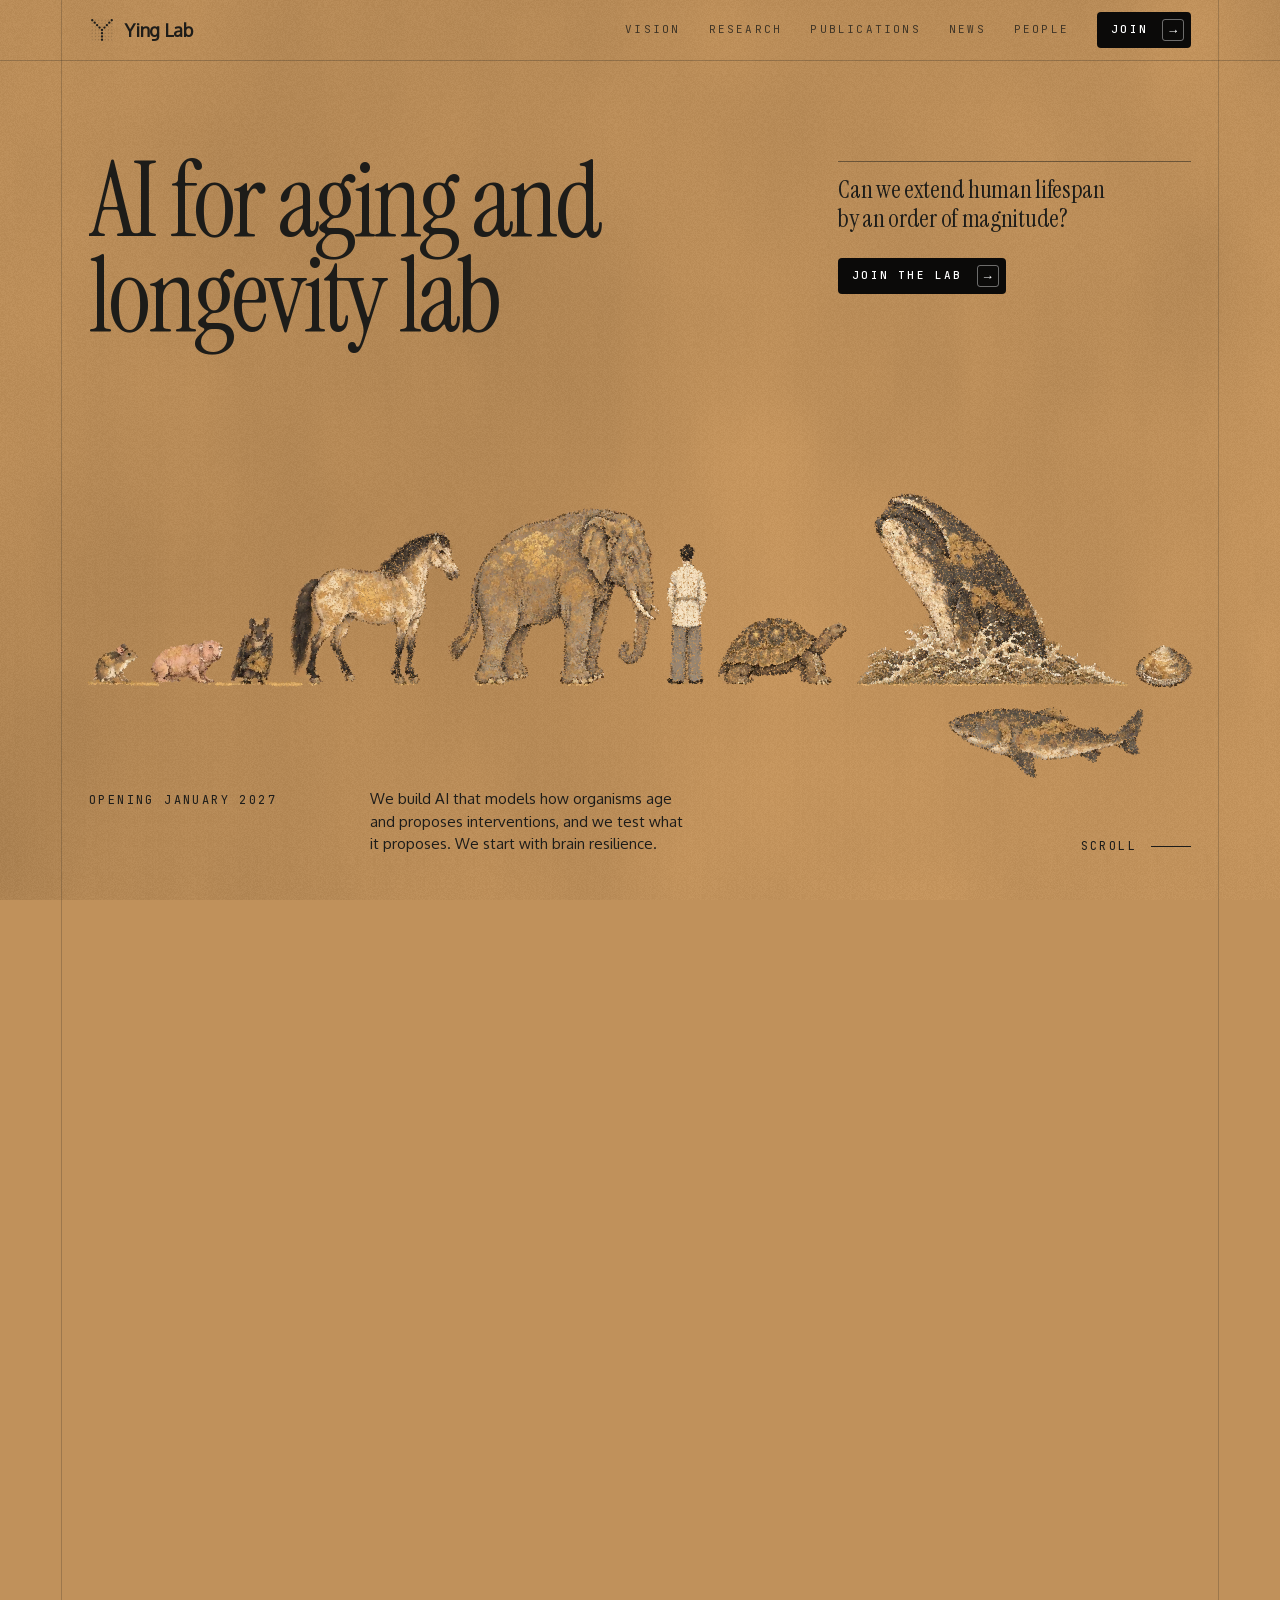
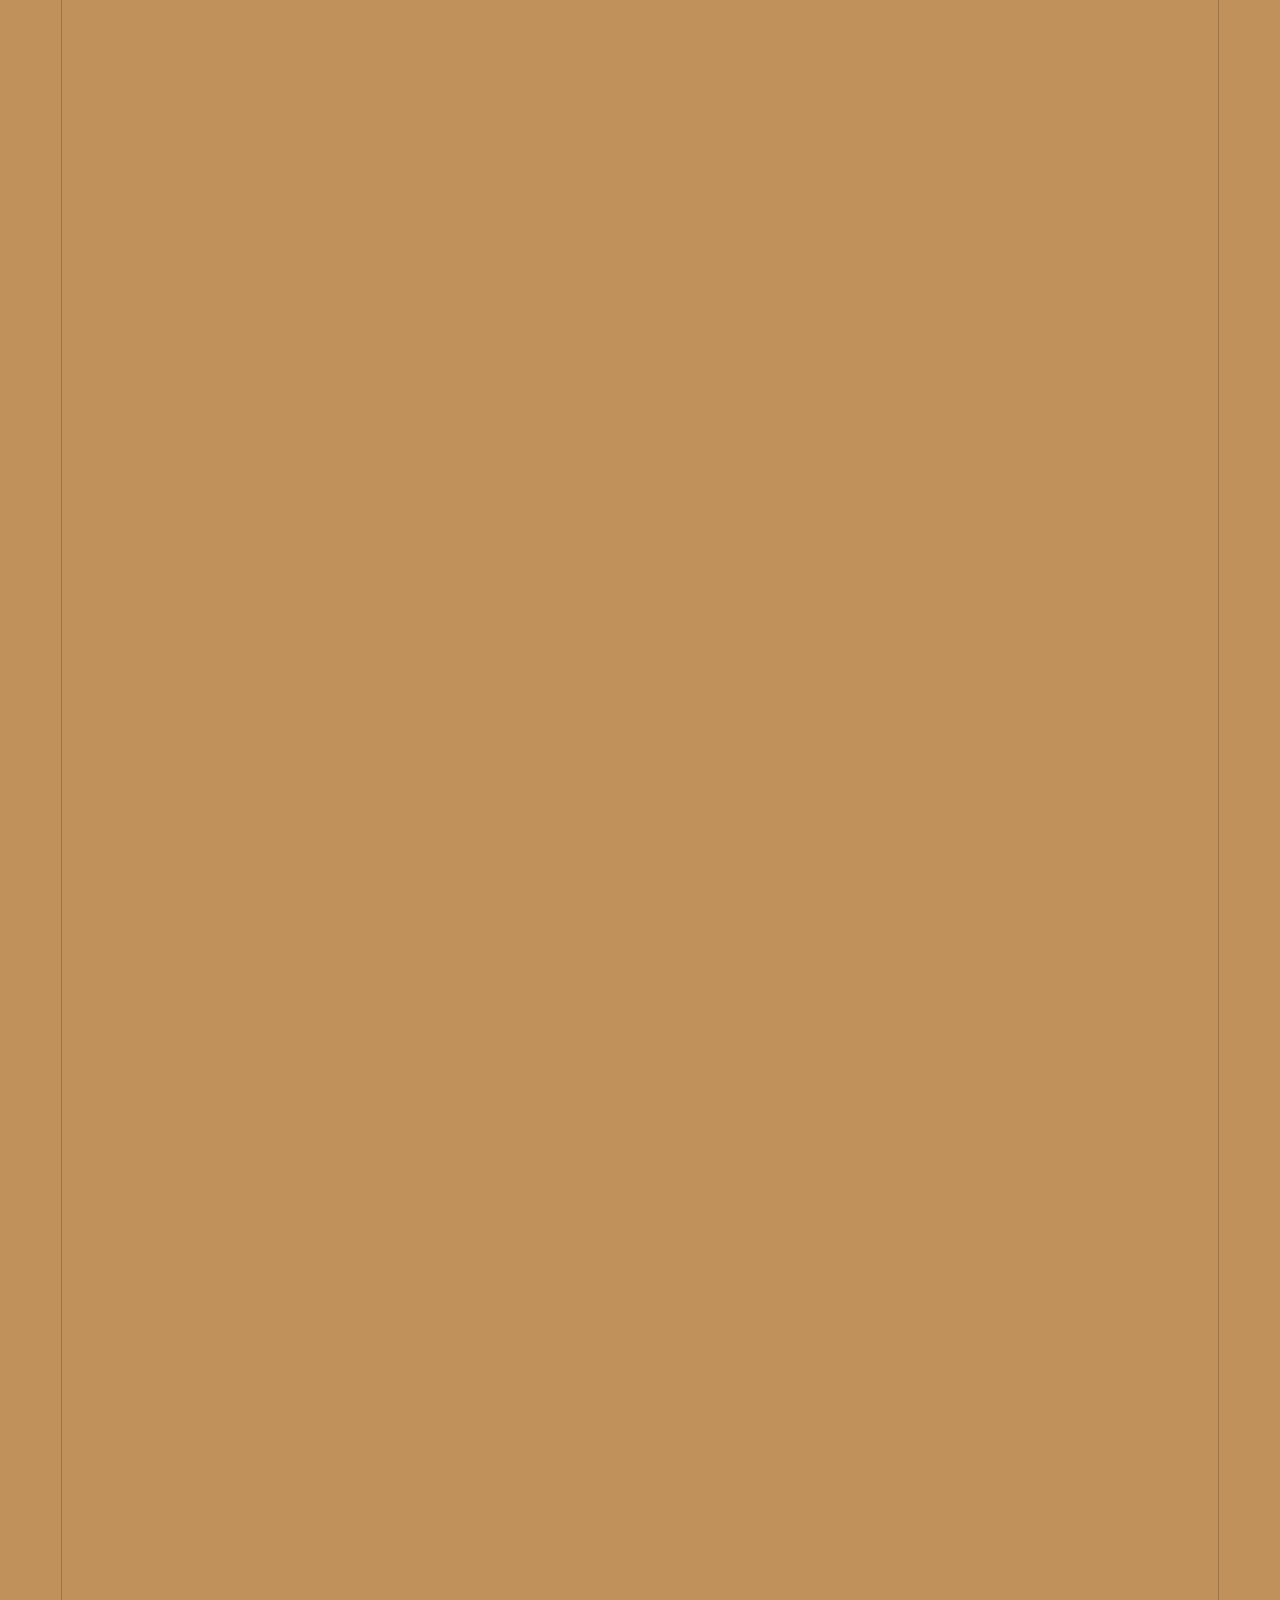
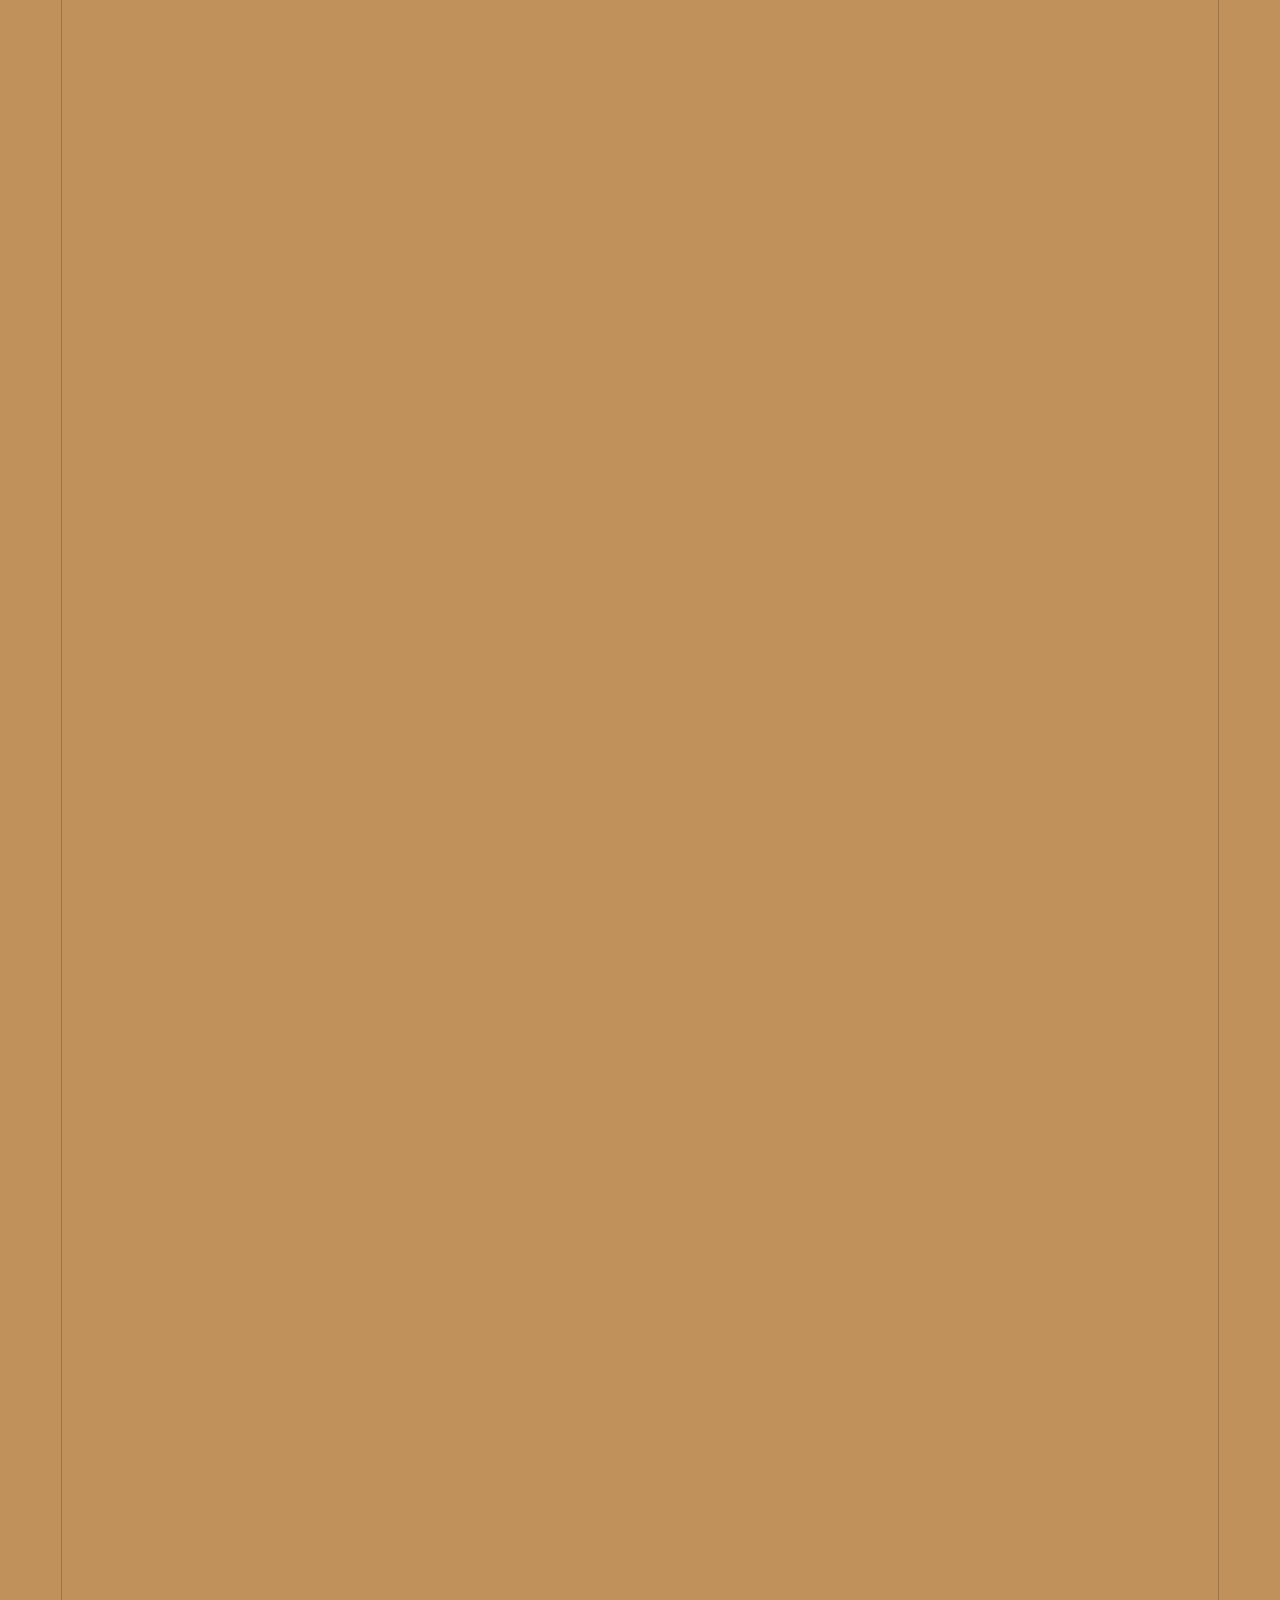
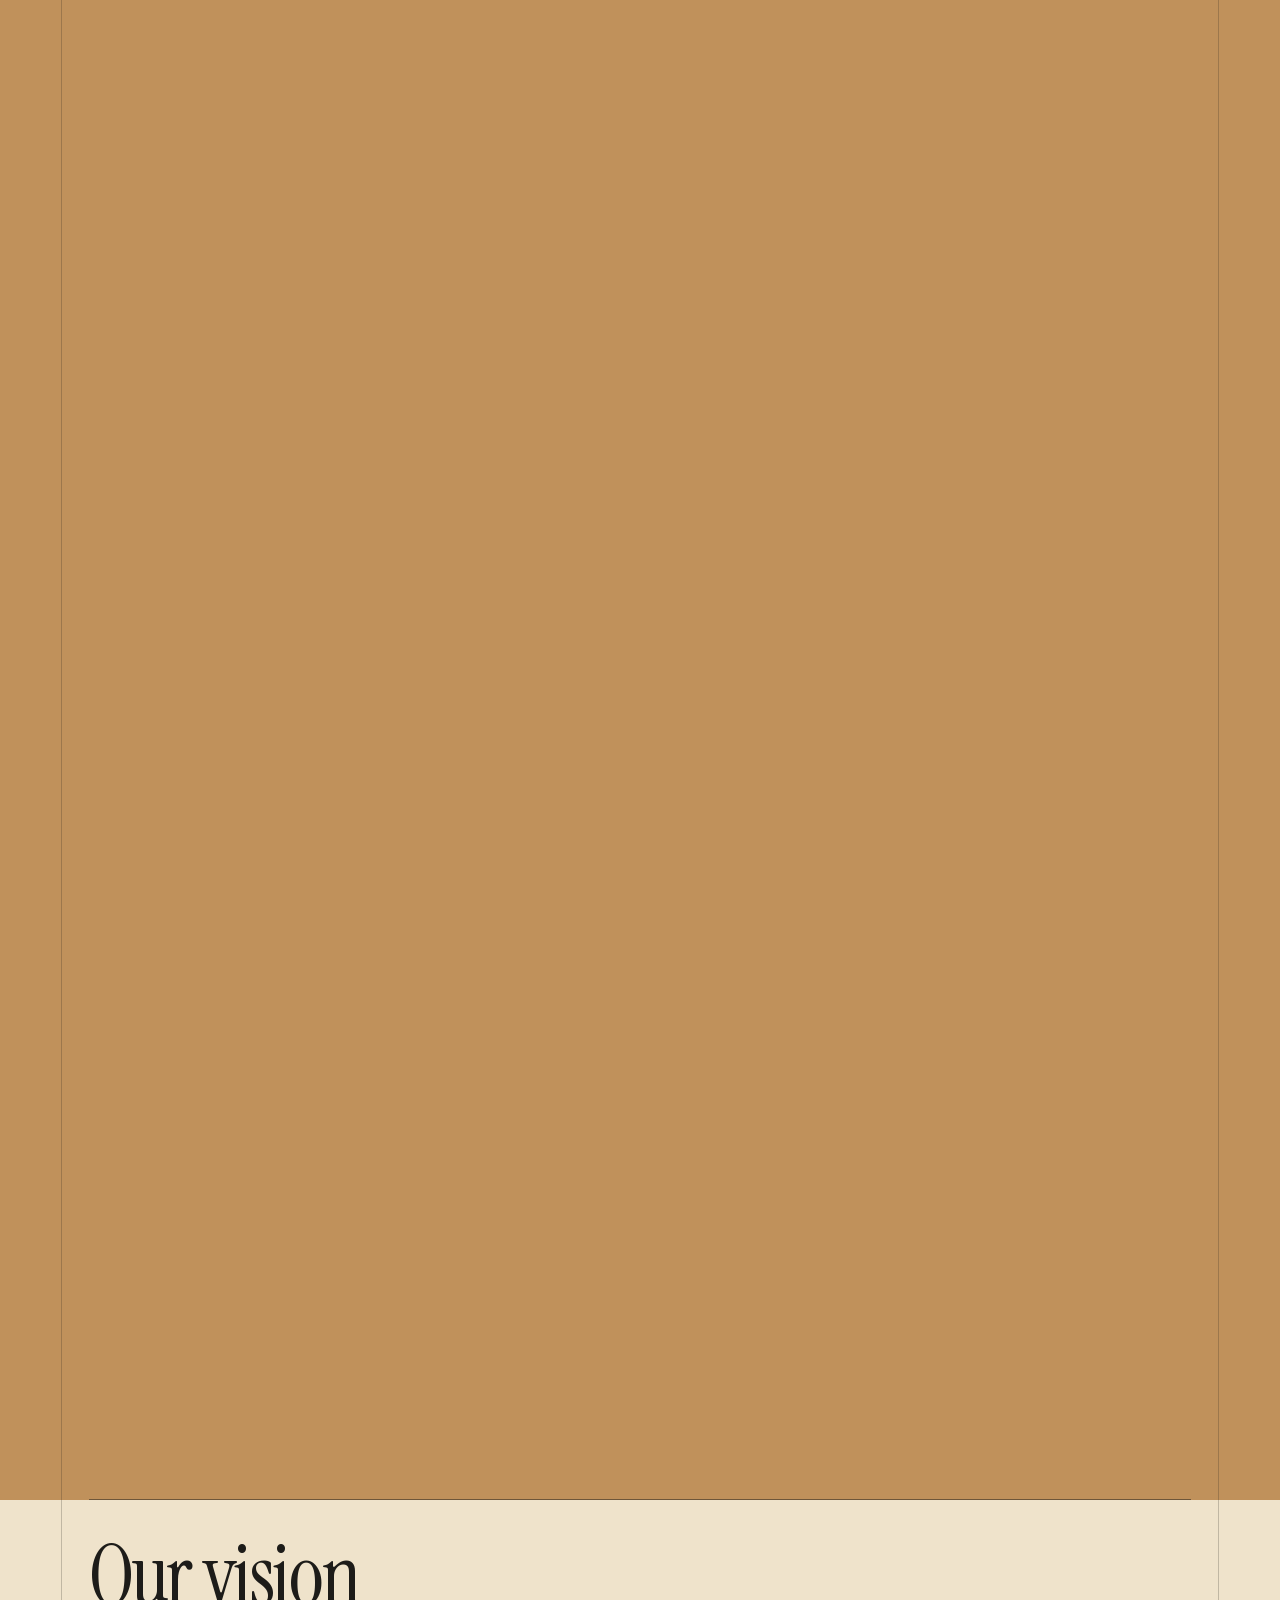
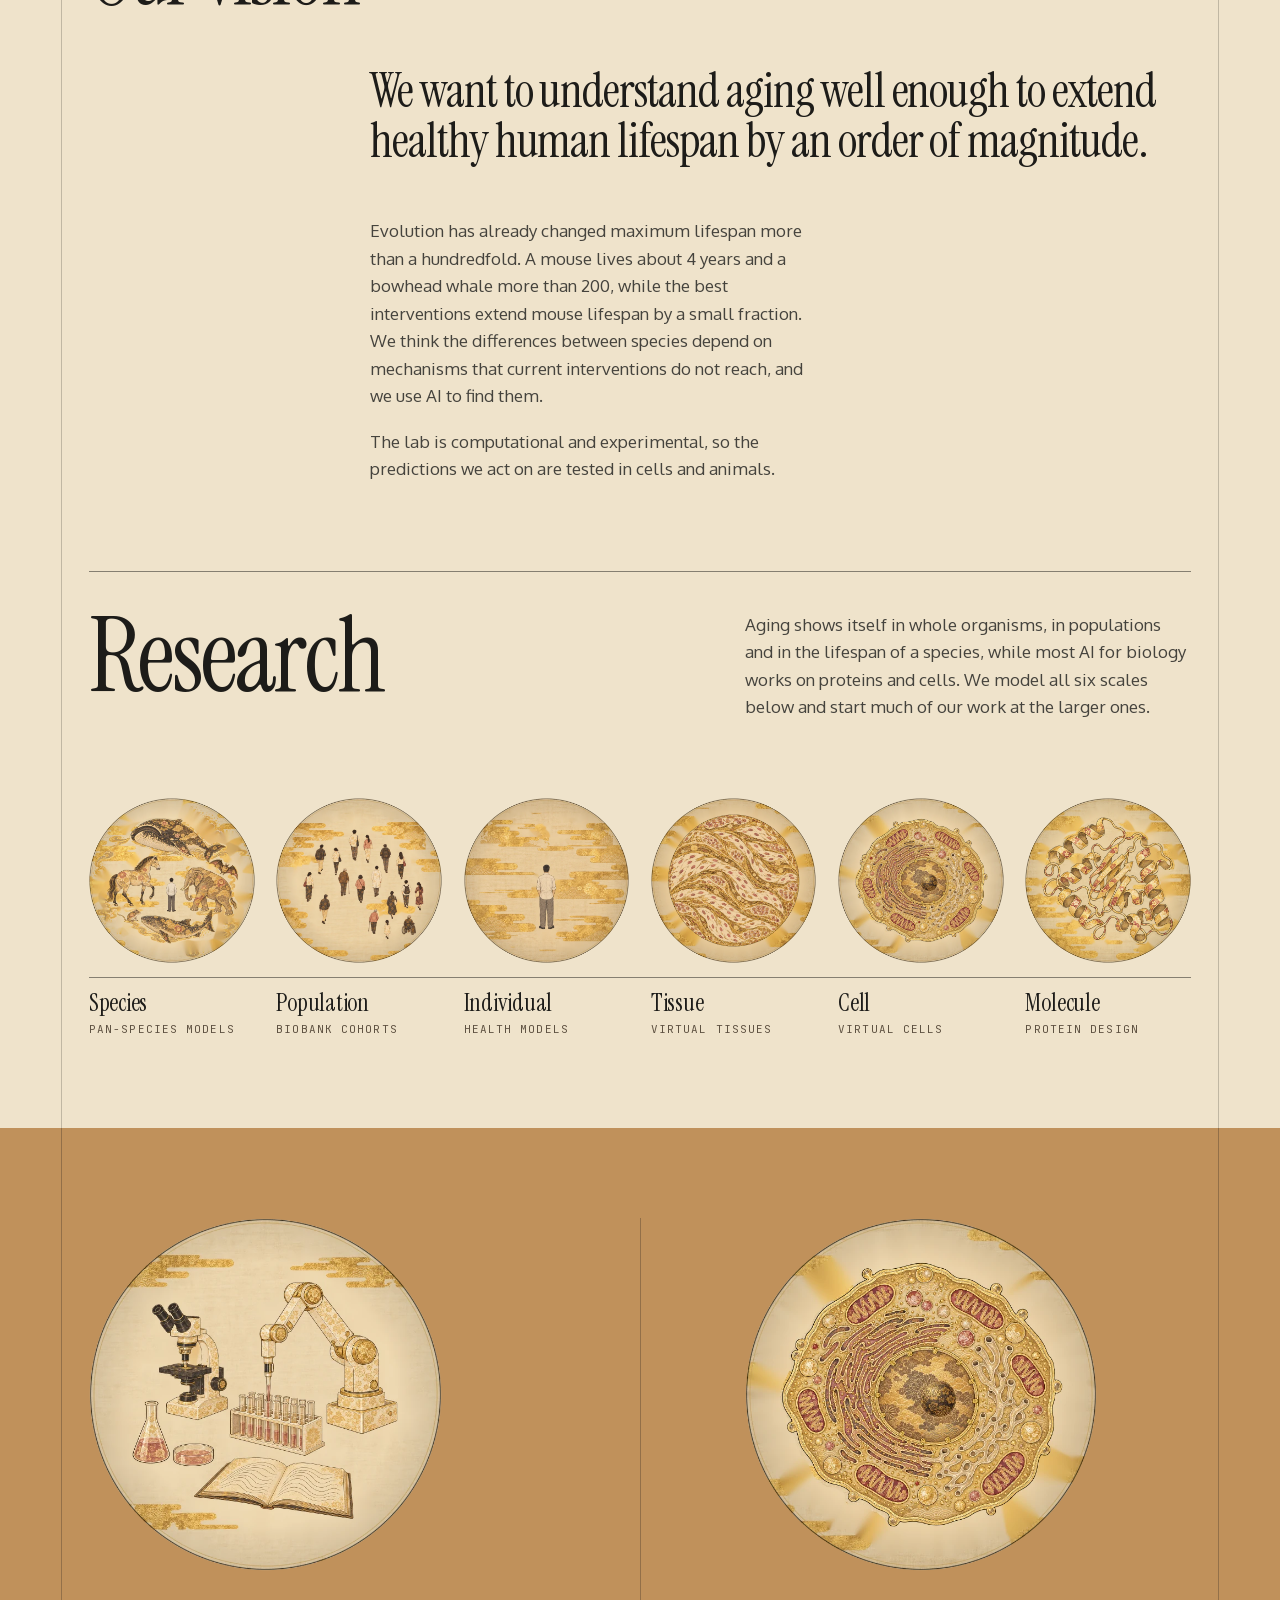
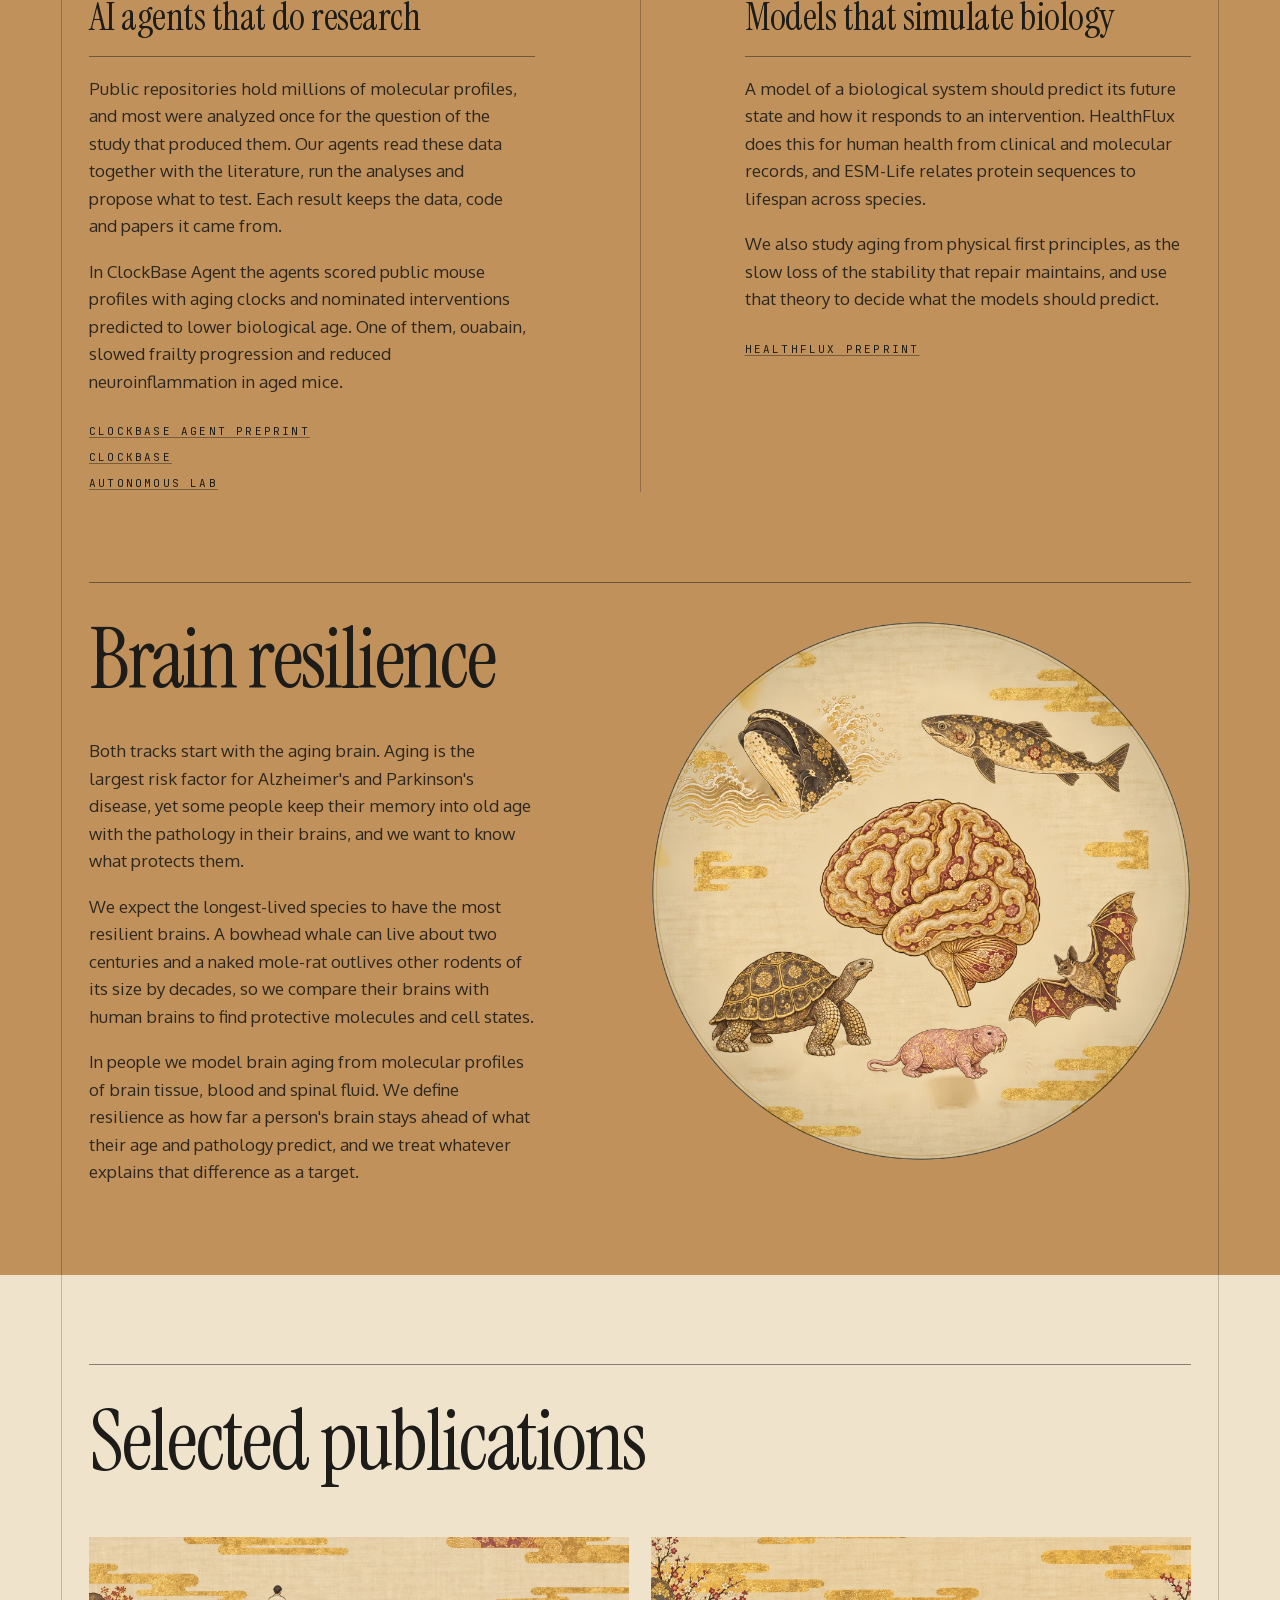
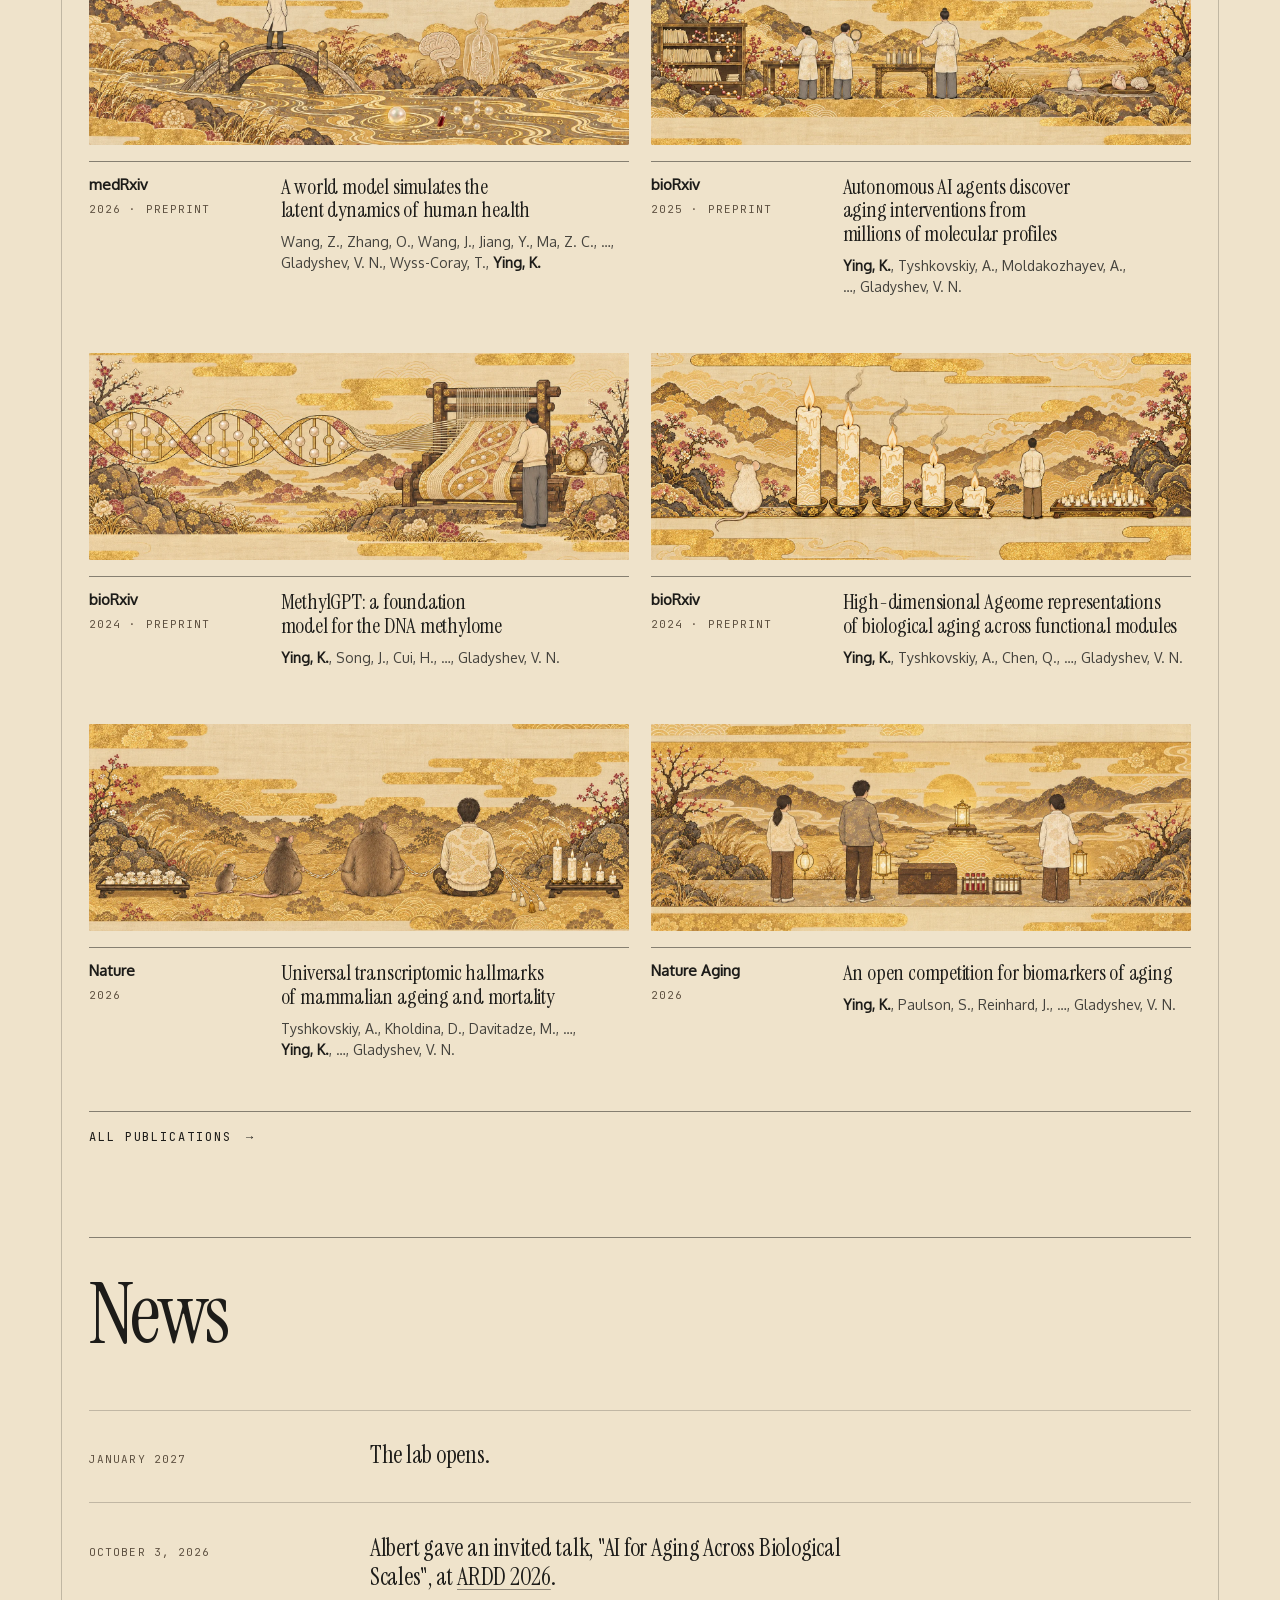
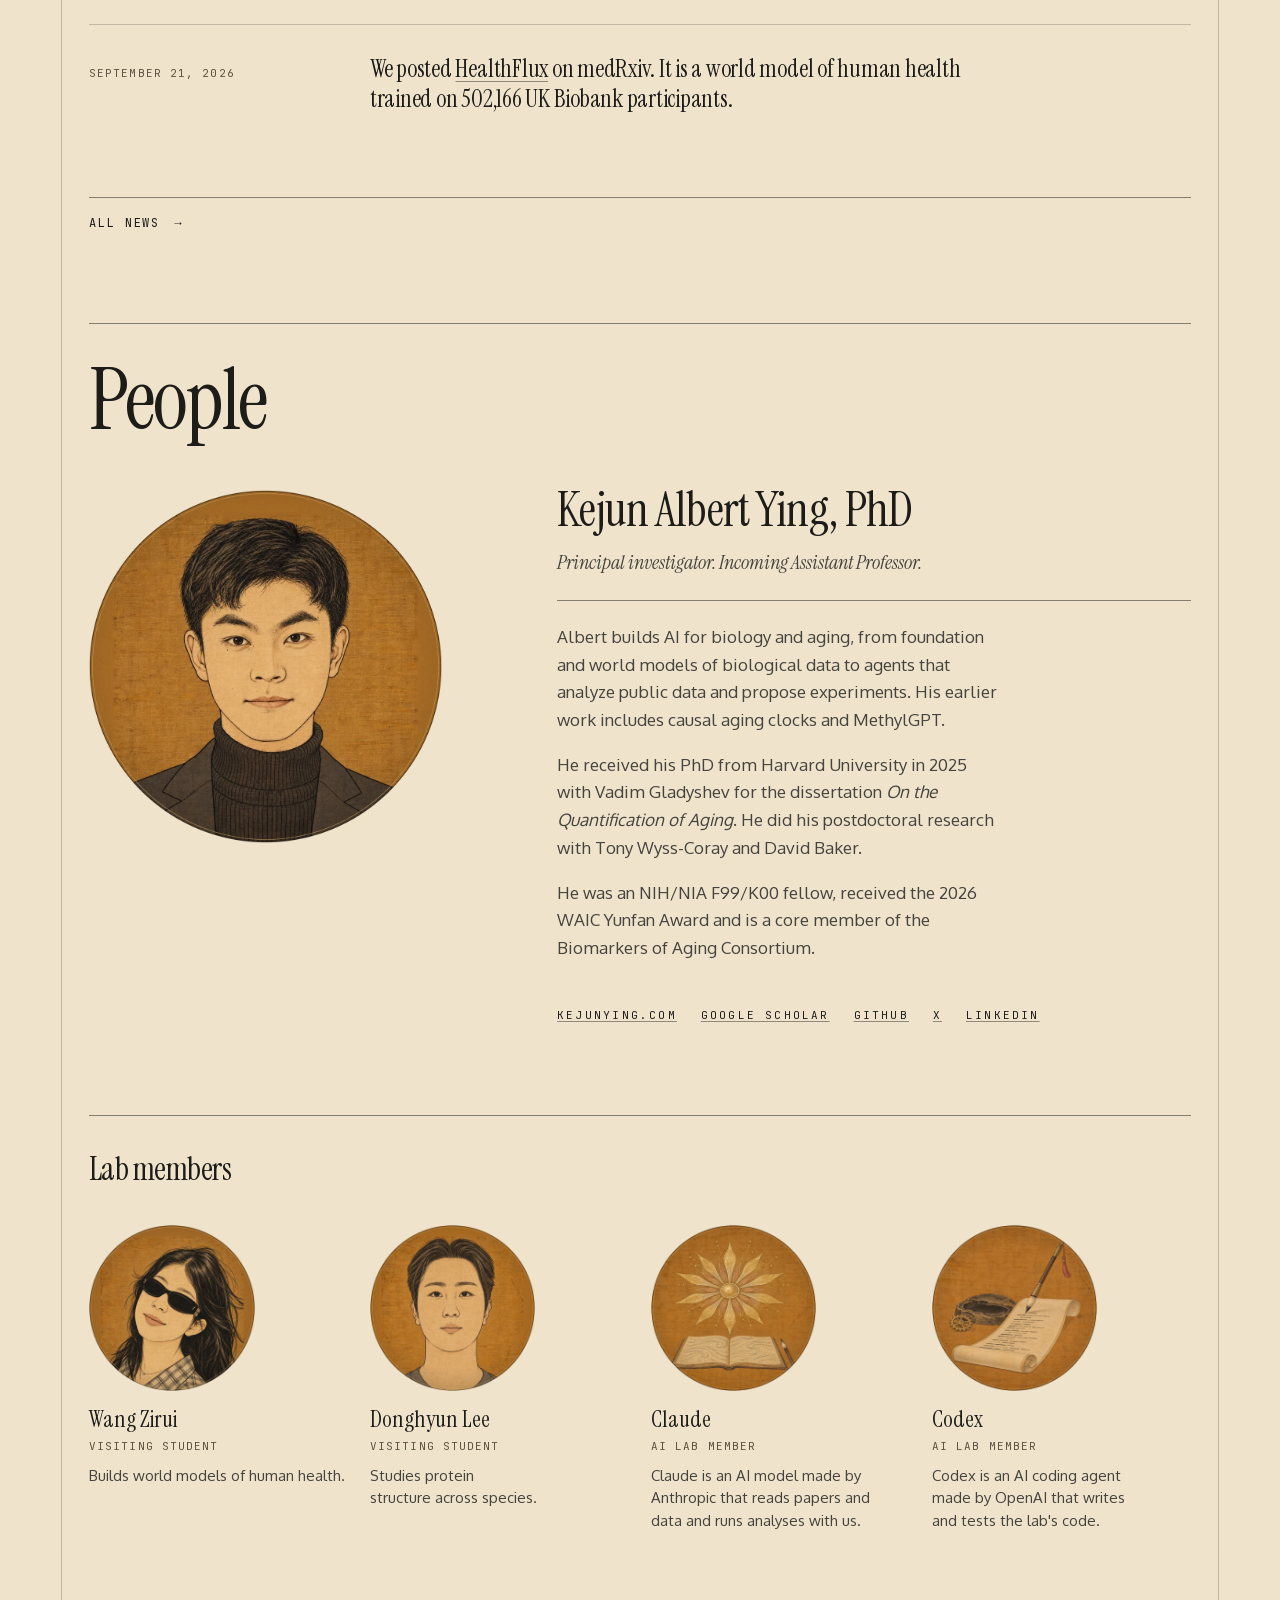
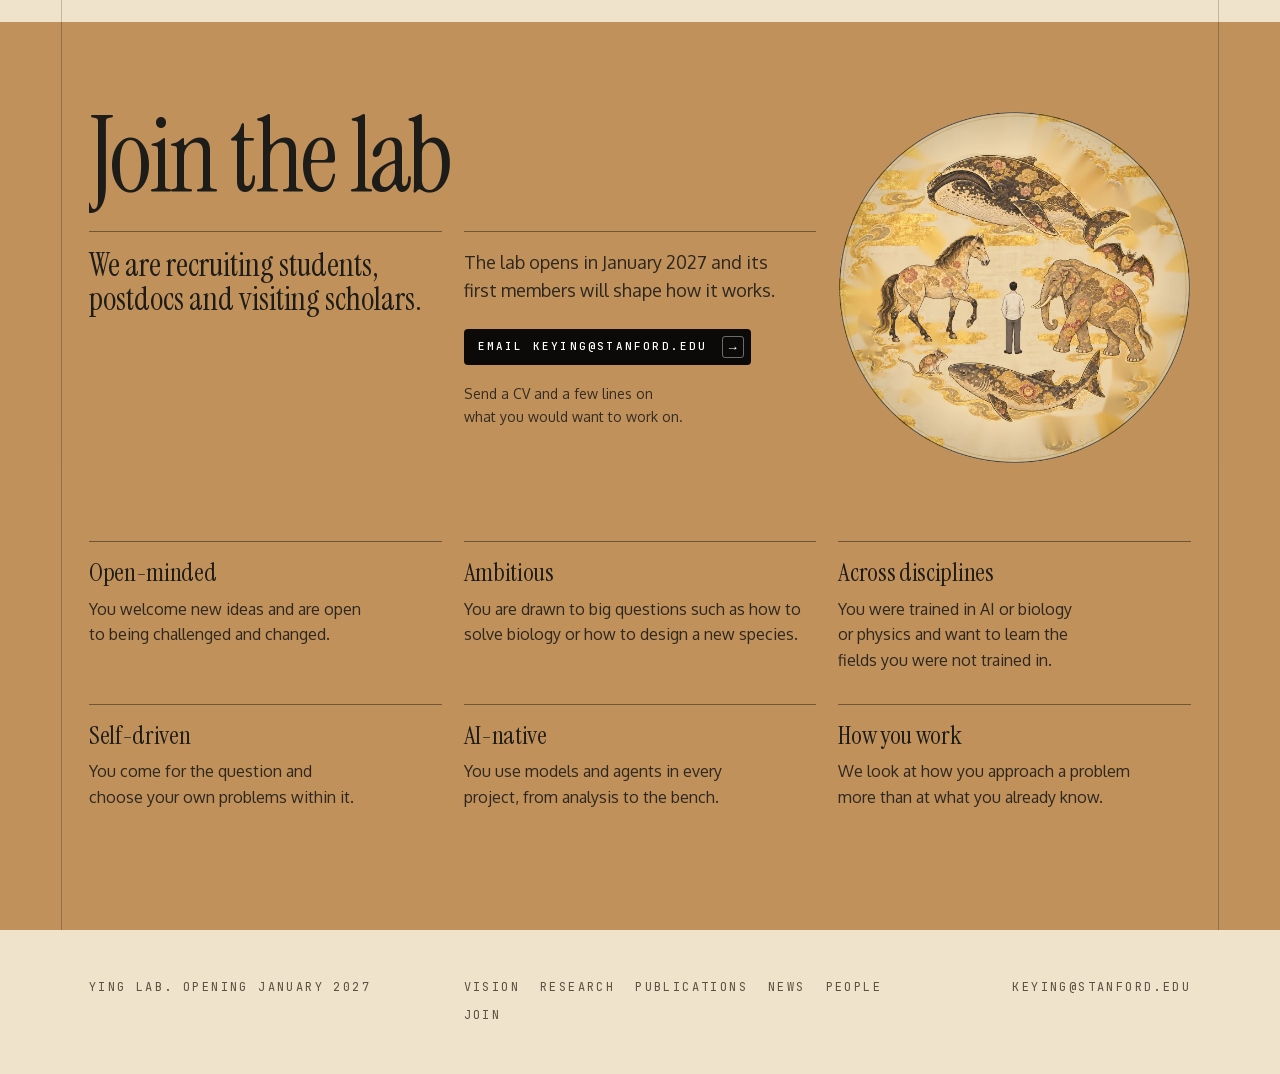
==== commit 70e935c5: "Add Google Search Console verification tag" ====
--- a/index.html
+++ b/index.html
@@ -14,6 +14,7 @@
 <meta property="og:url" content="https://lab.kejunying.com/">
 <meta property="og:type" content="website">
 <meta name="twitter:card" content="summary_large_image">
+<meta name="google-site-verification" content="fnSzNd4OprqZtE_jOmcvPF9cxotgwEUbbvjwRlX9vd4">
 <link rel="canonical" href="https://lab.kejunying.com/">
 <meta name="theme-color" content="#c0915b">
 <link rel="icon" href="assets/favicon.svg" type="image/svg+xml">
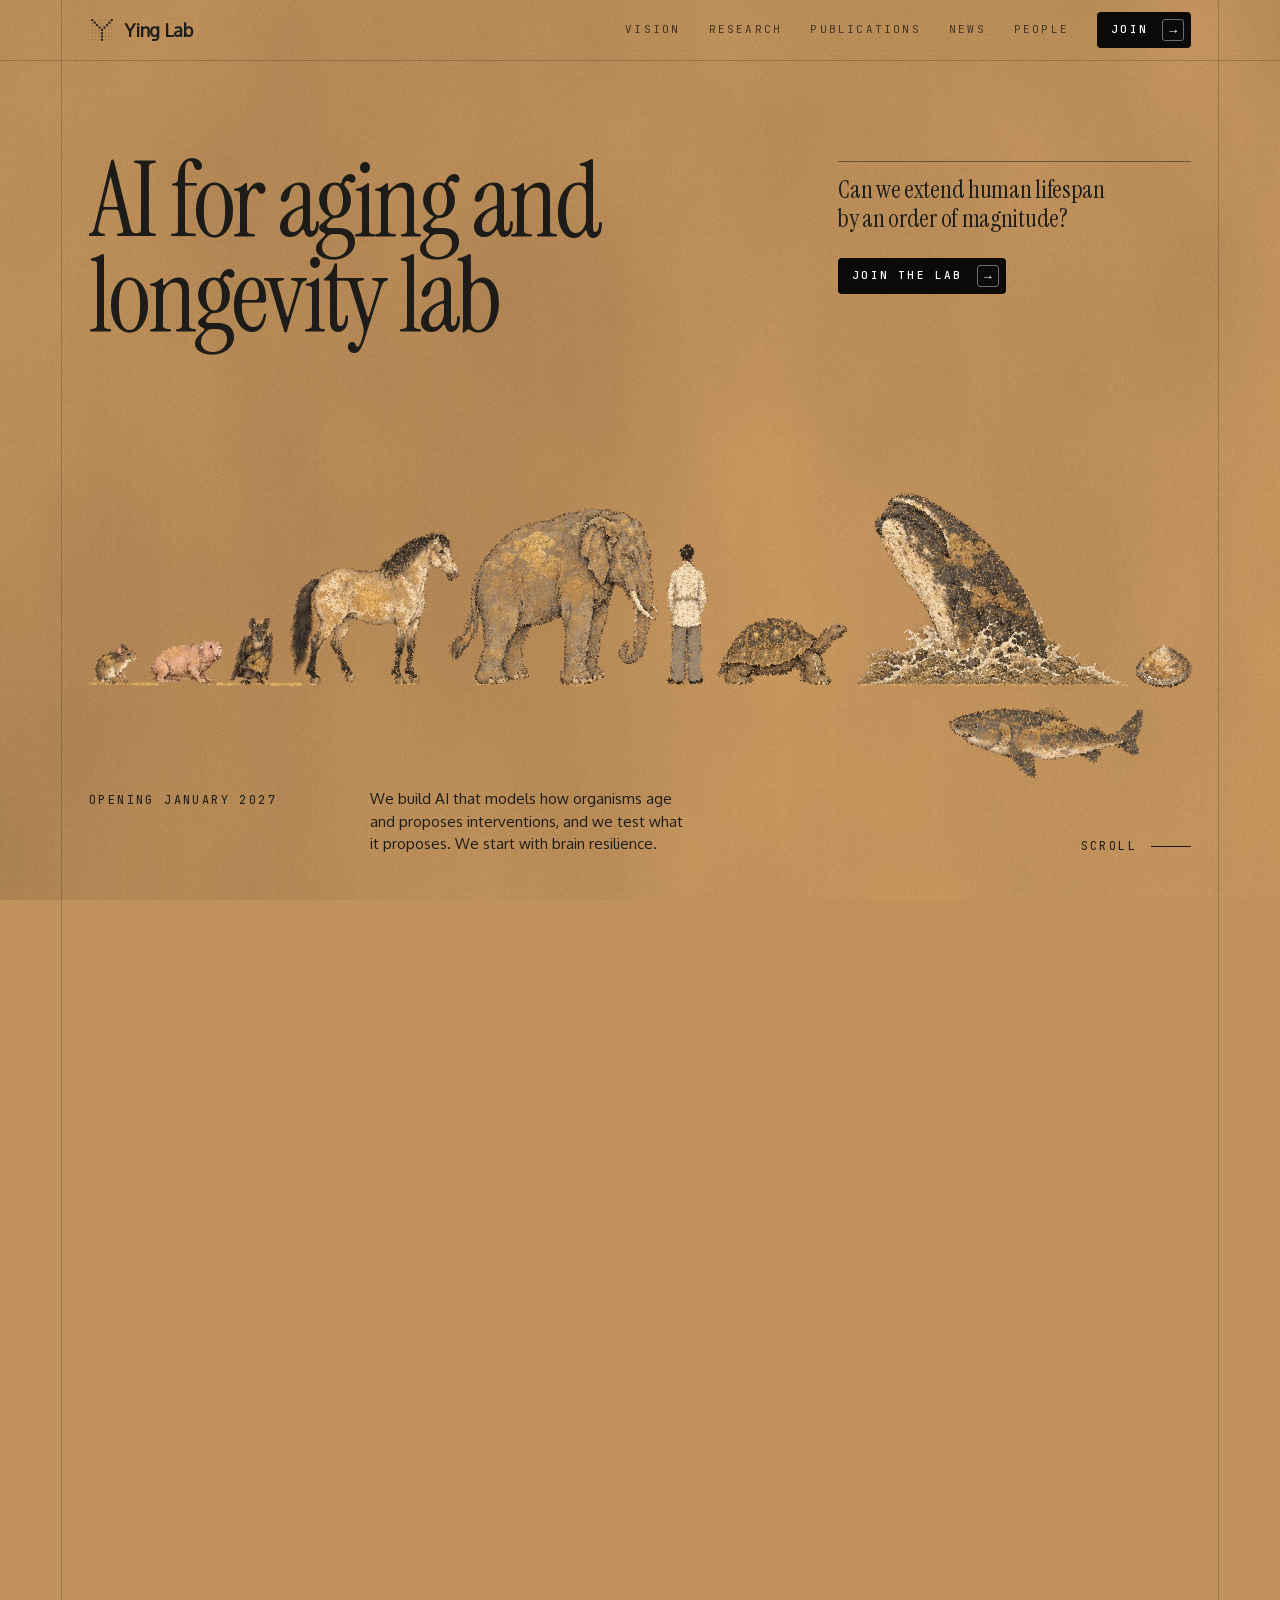
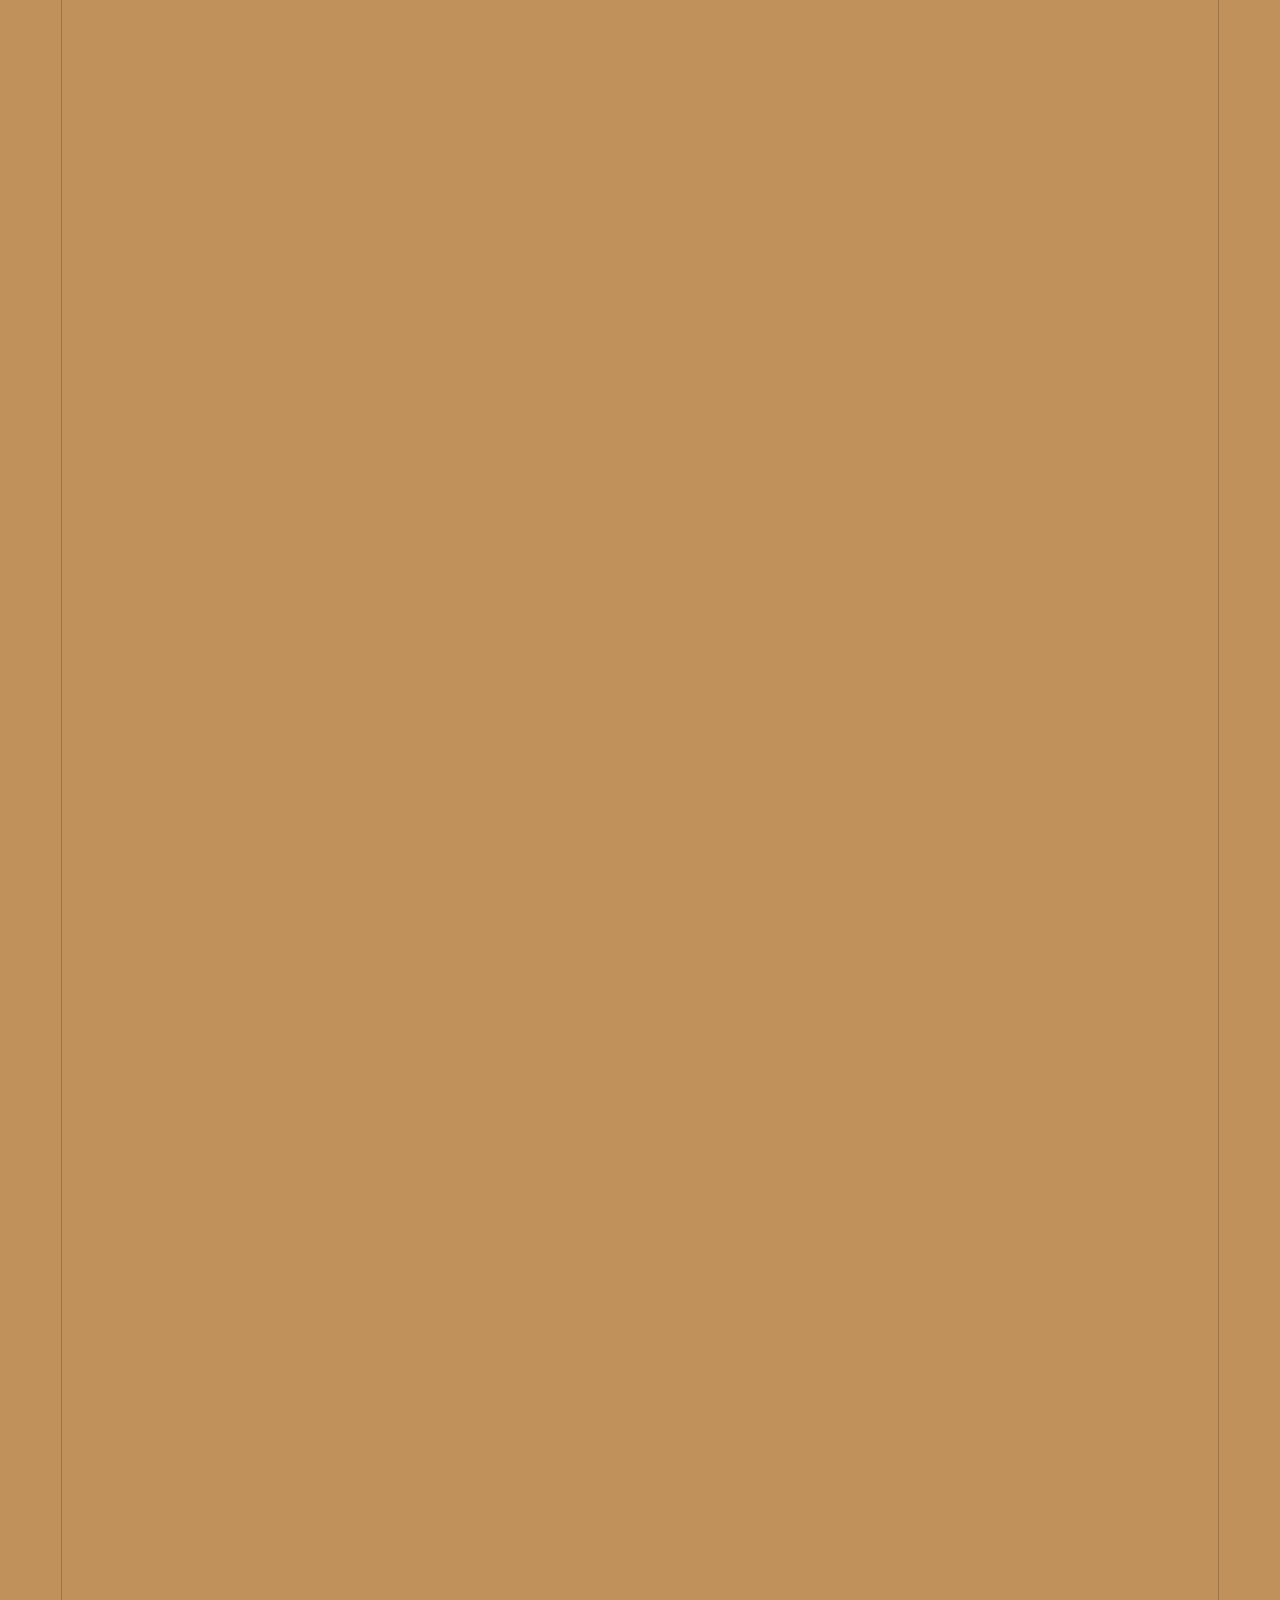
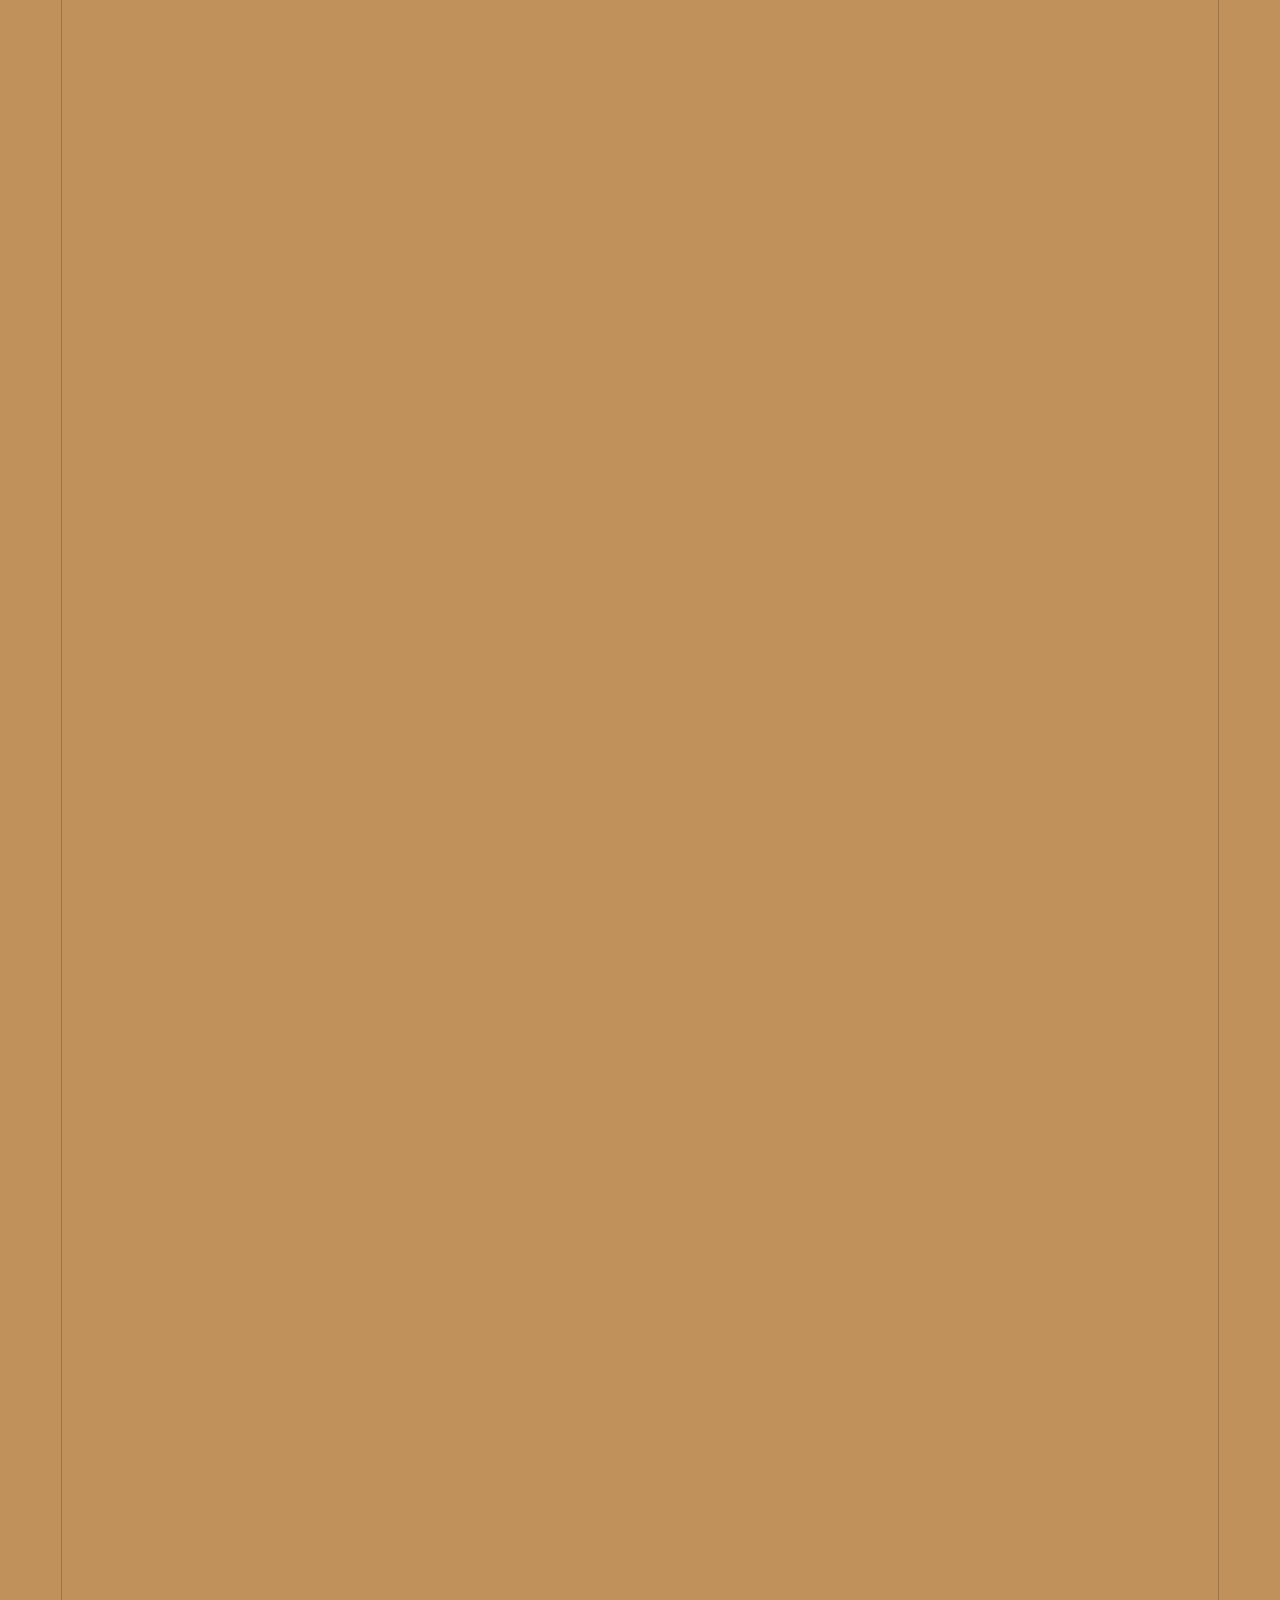
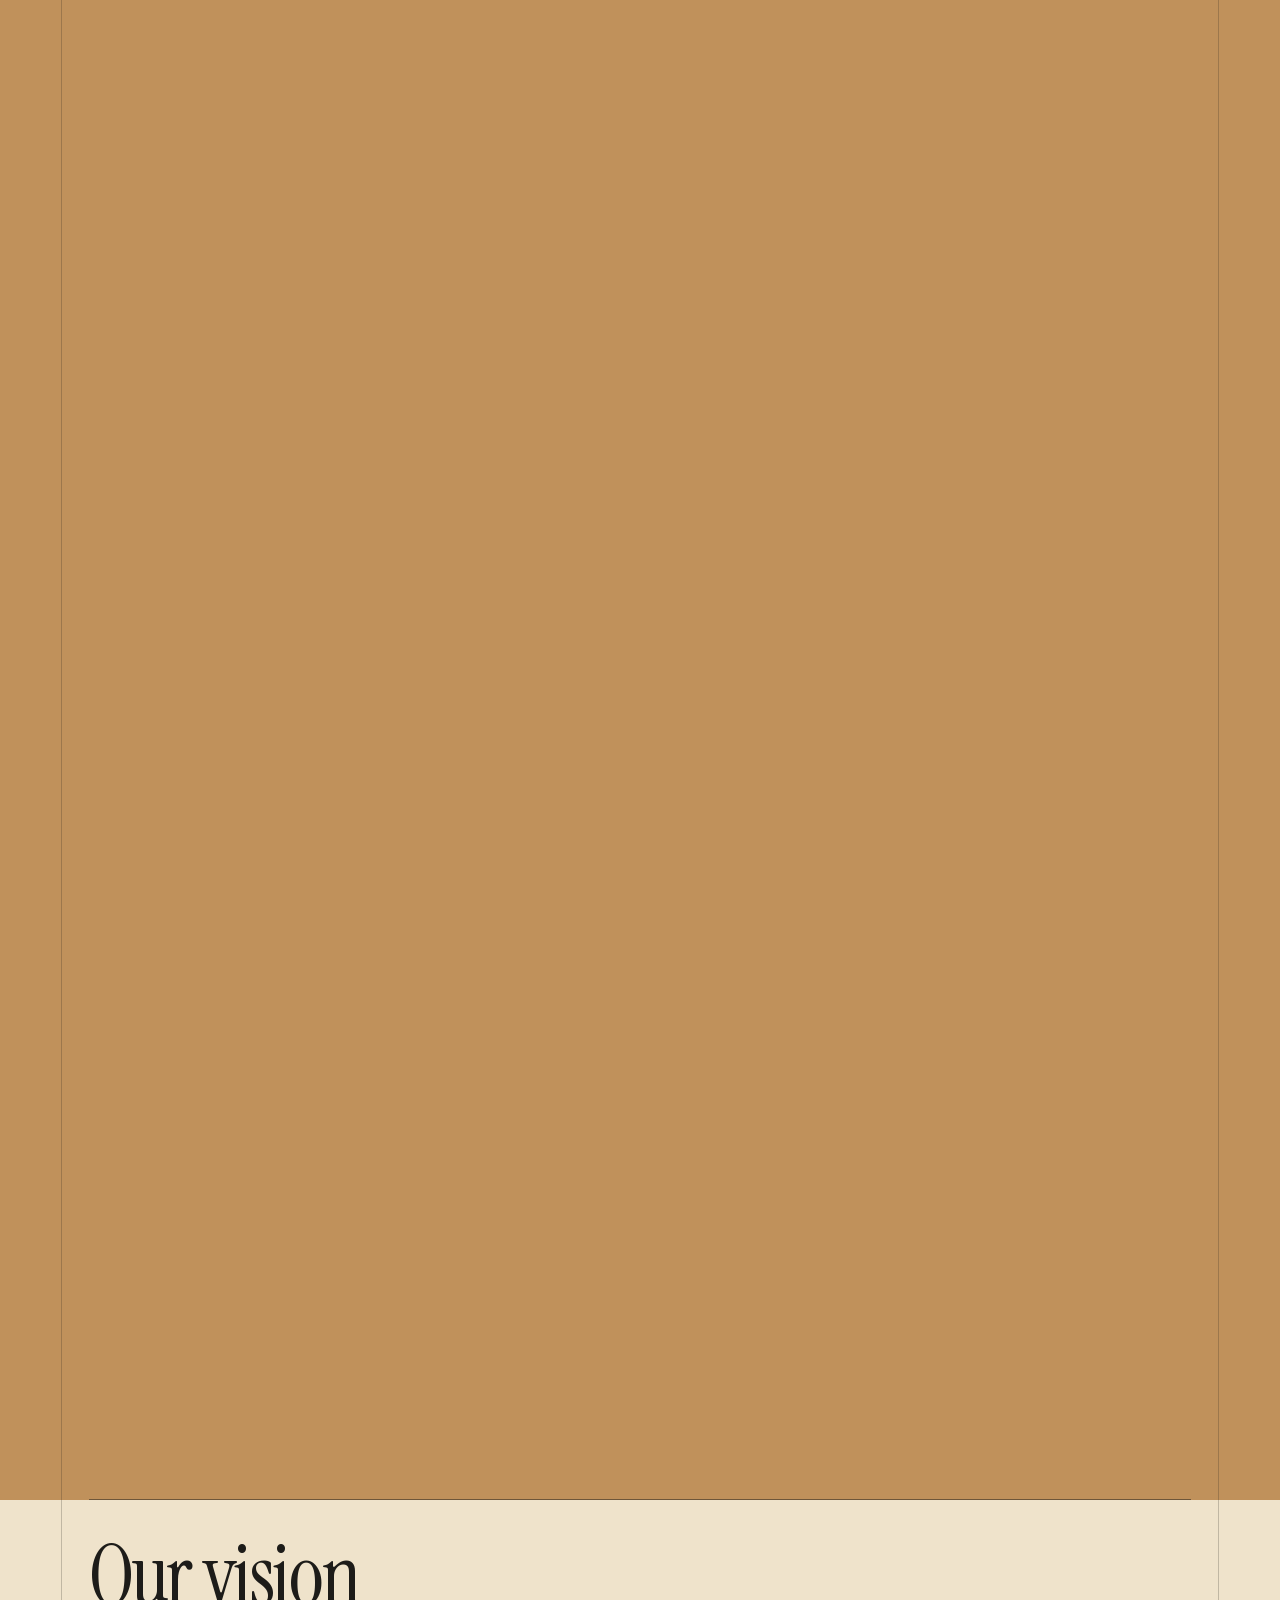
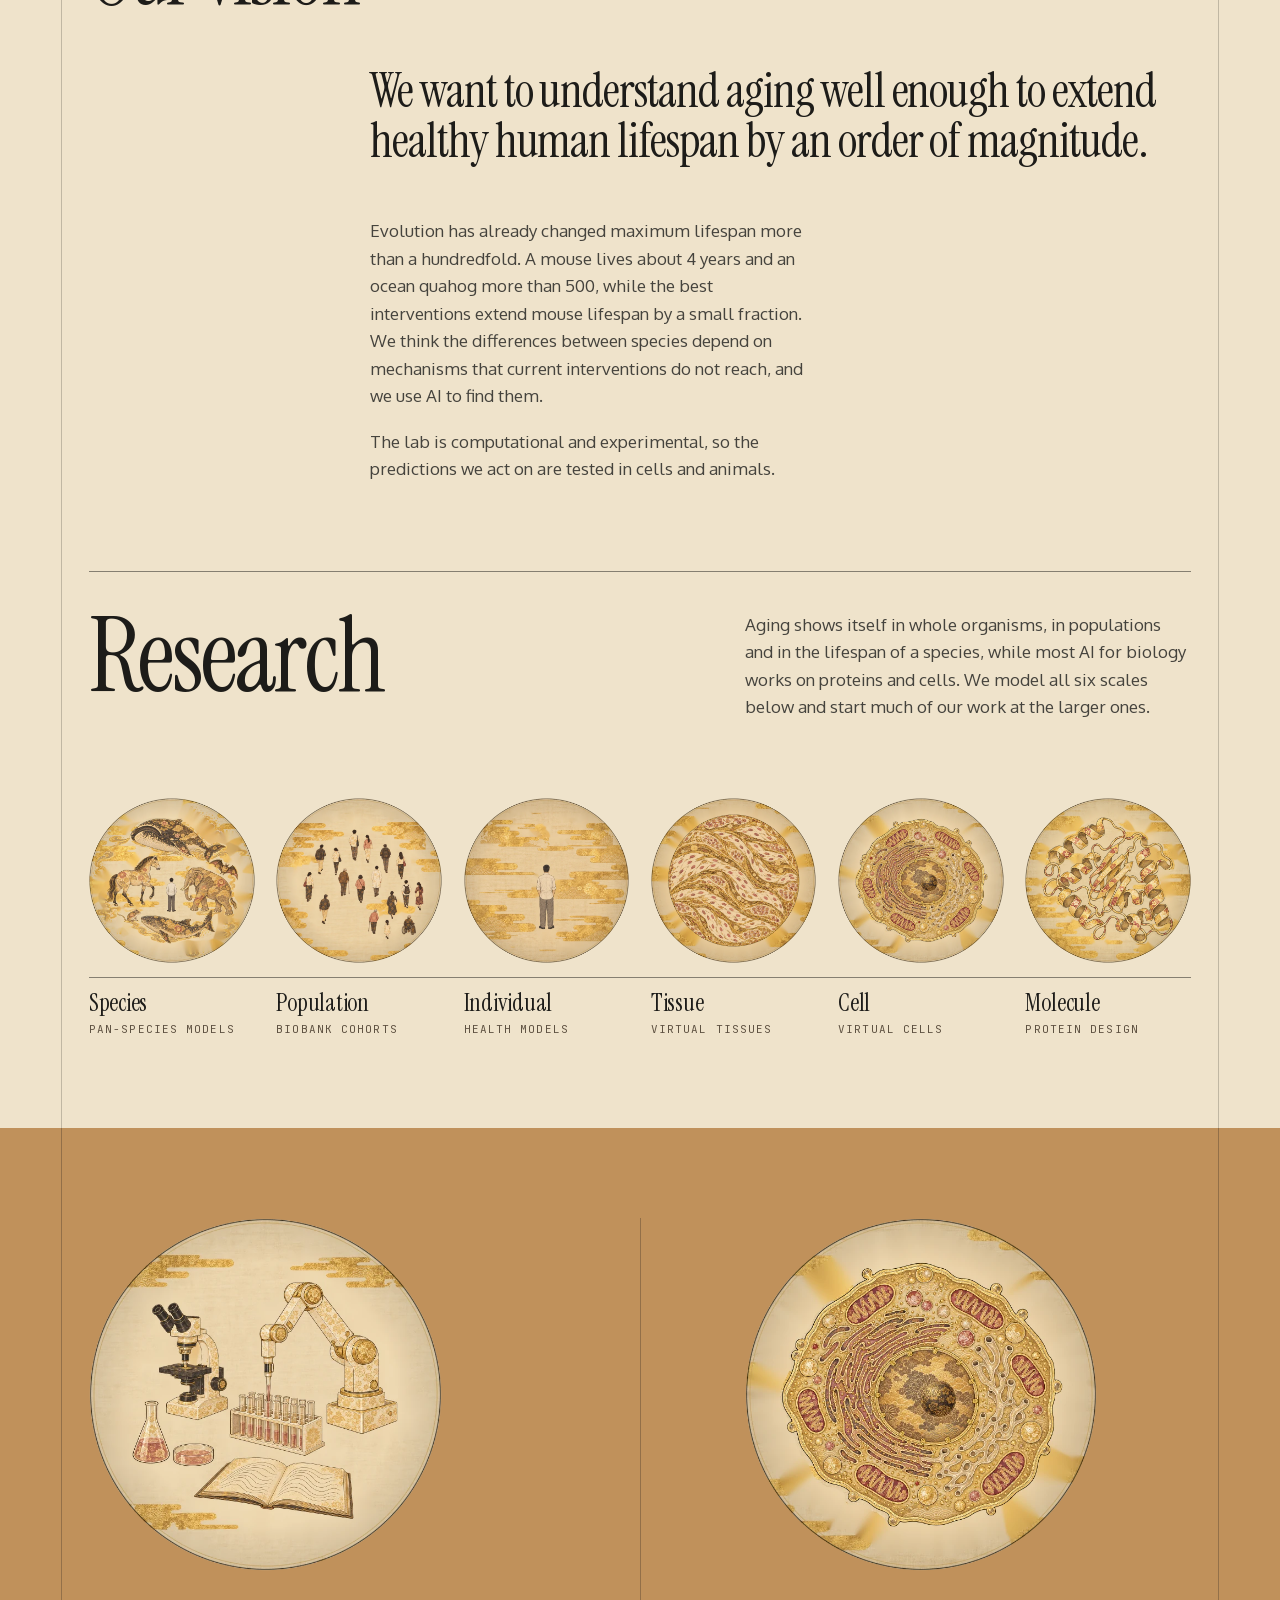
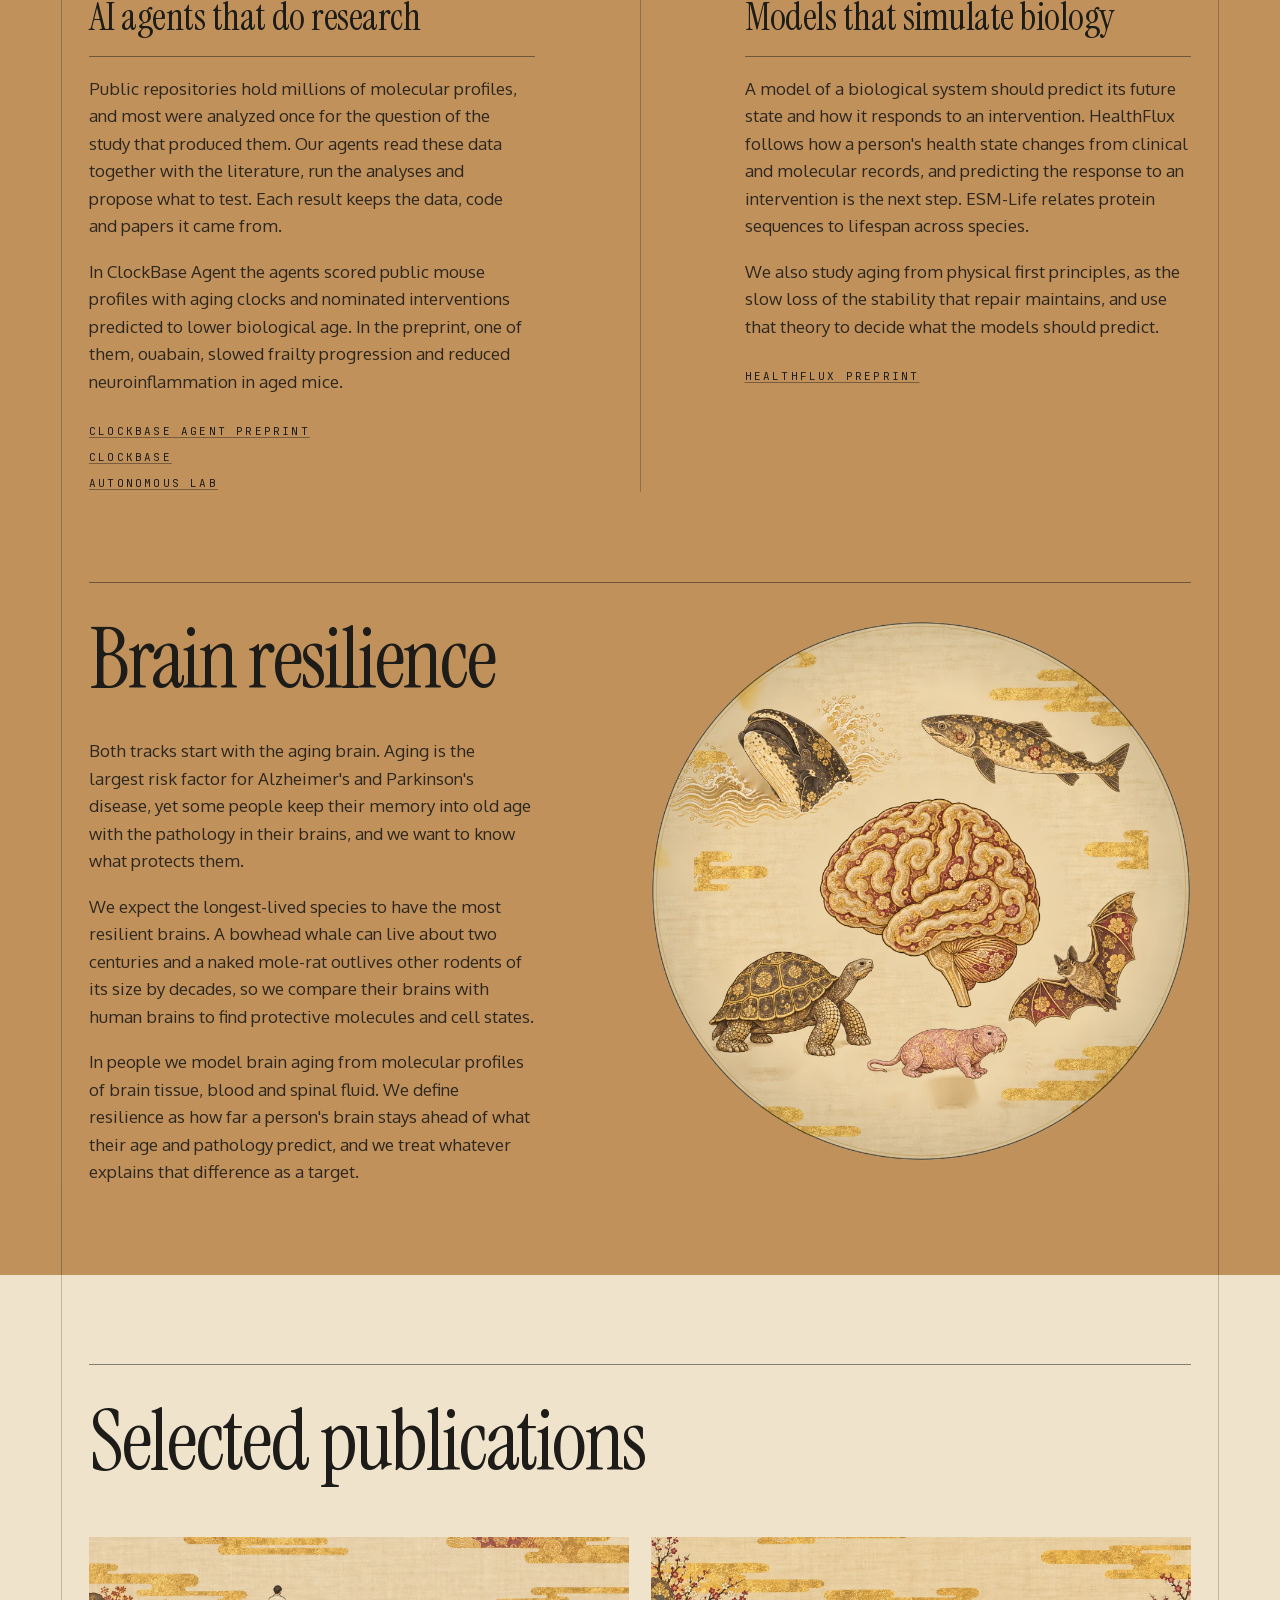
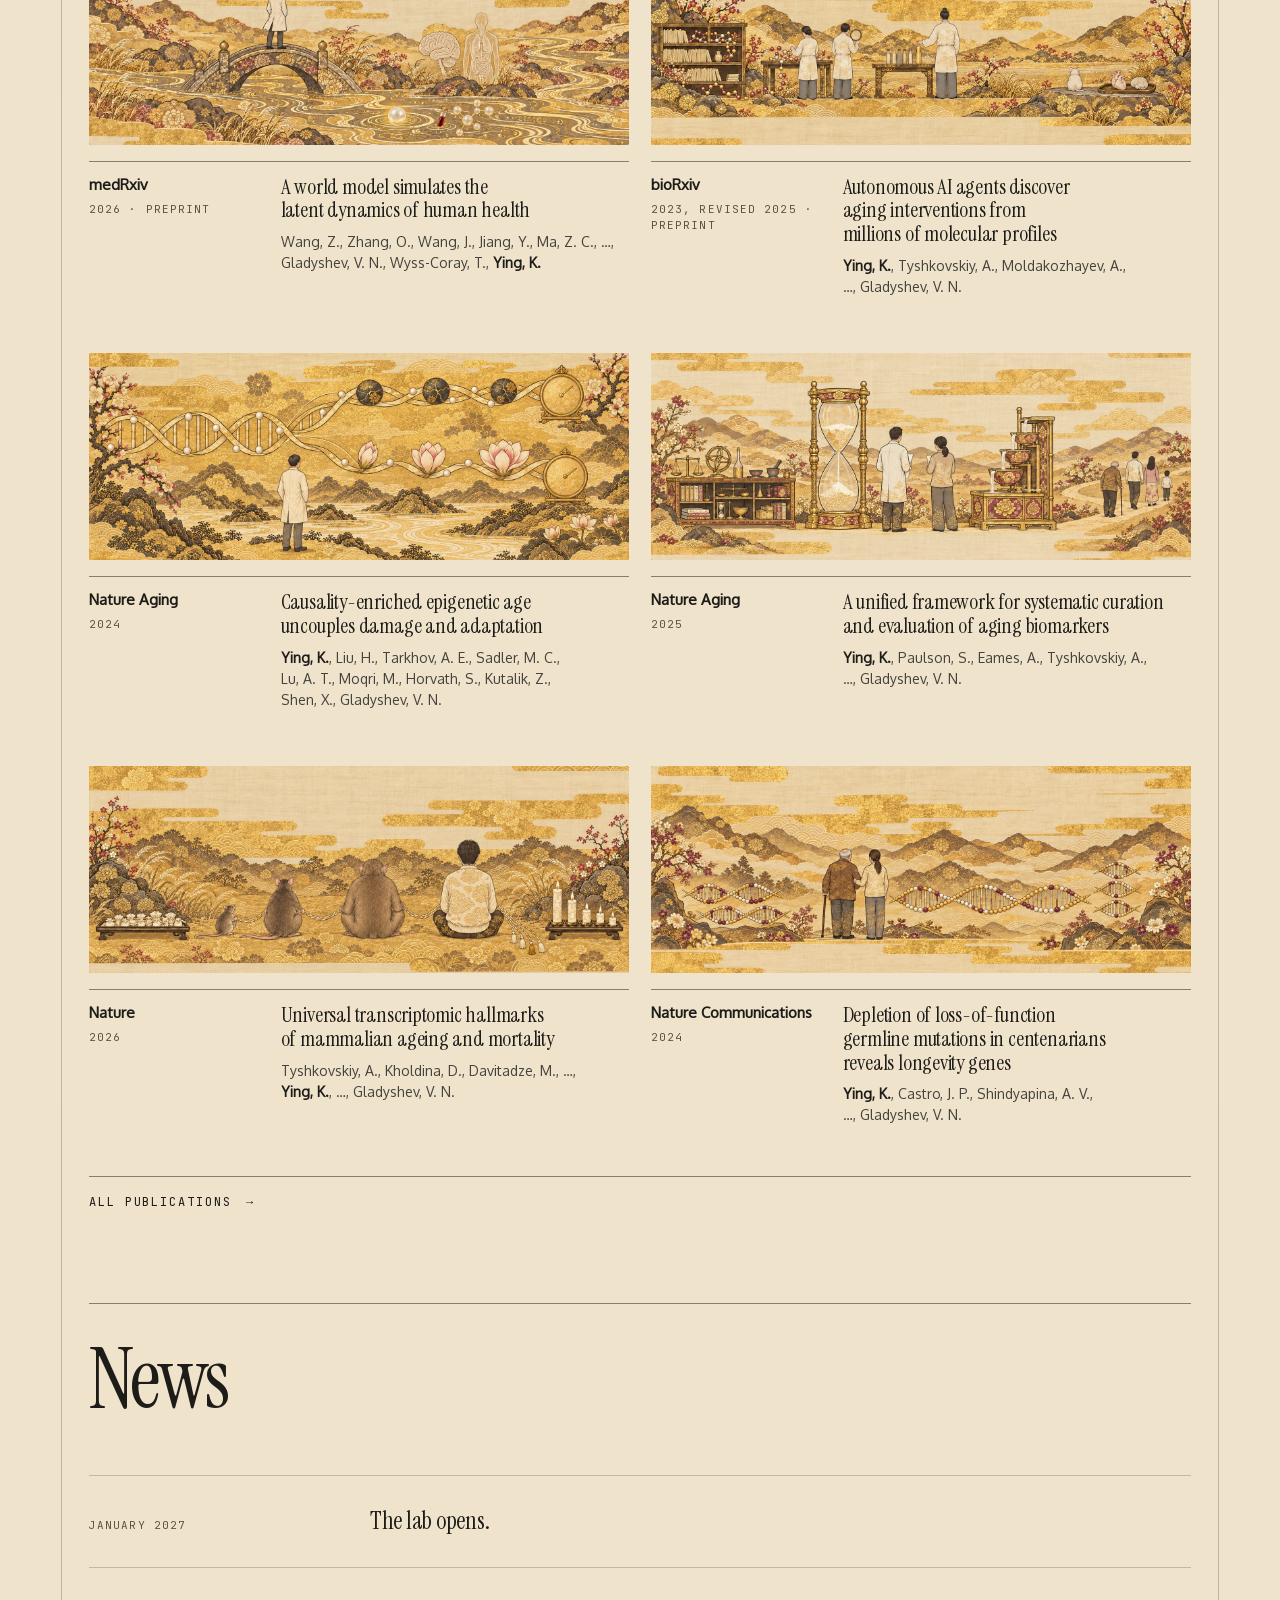
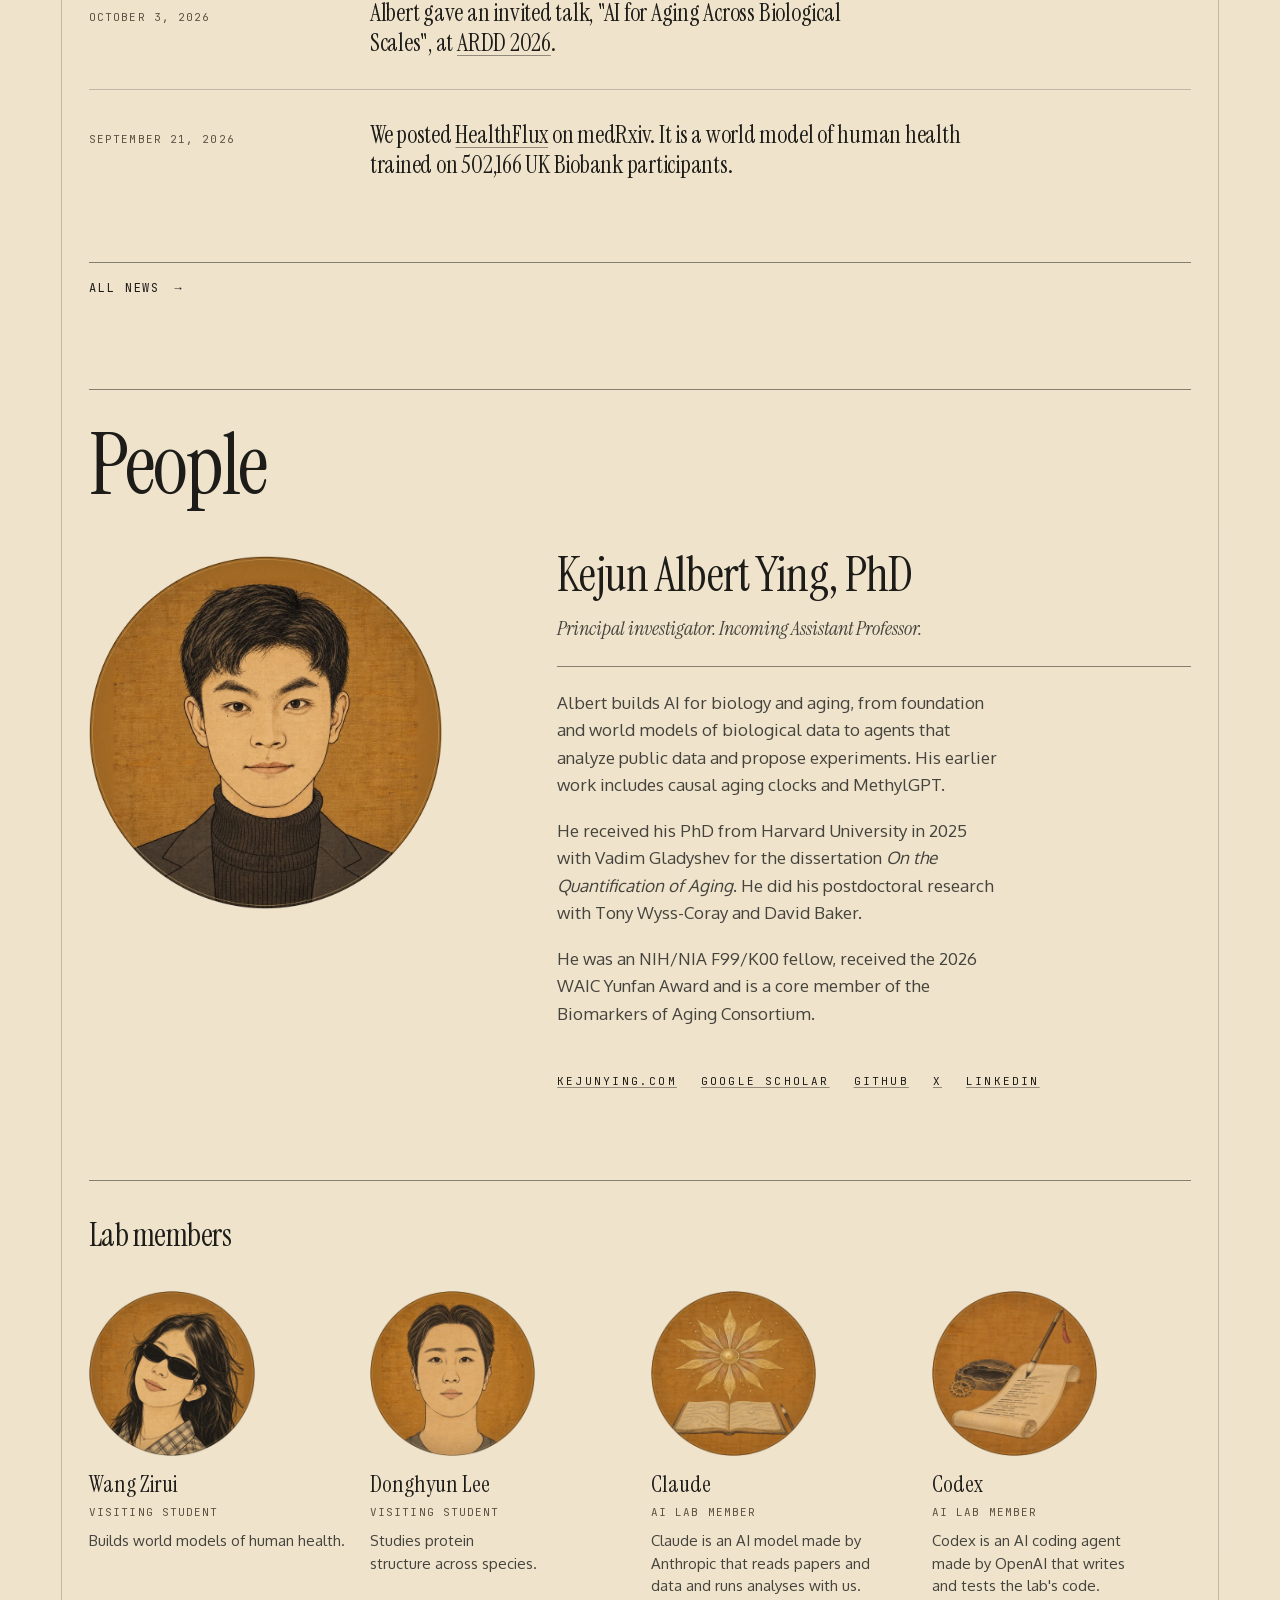
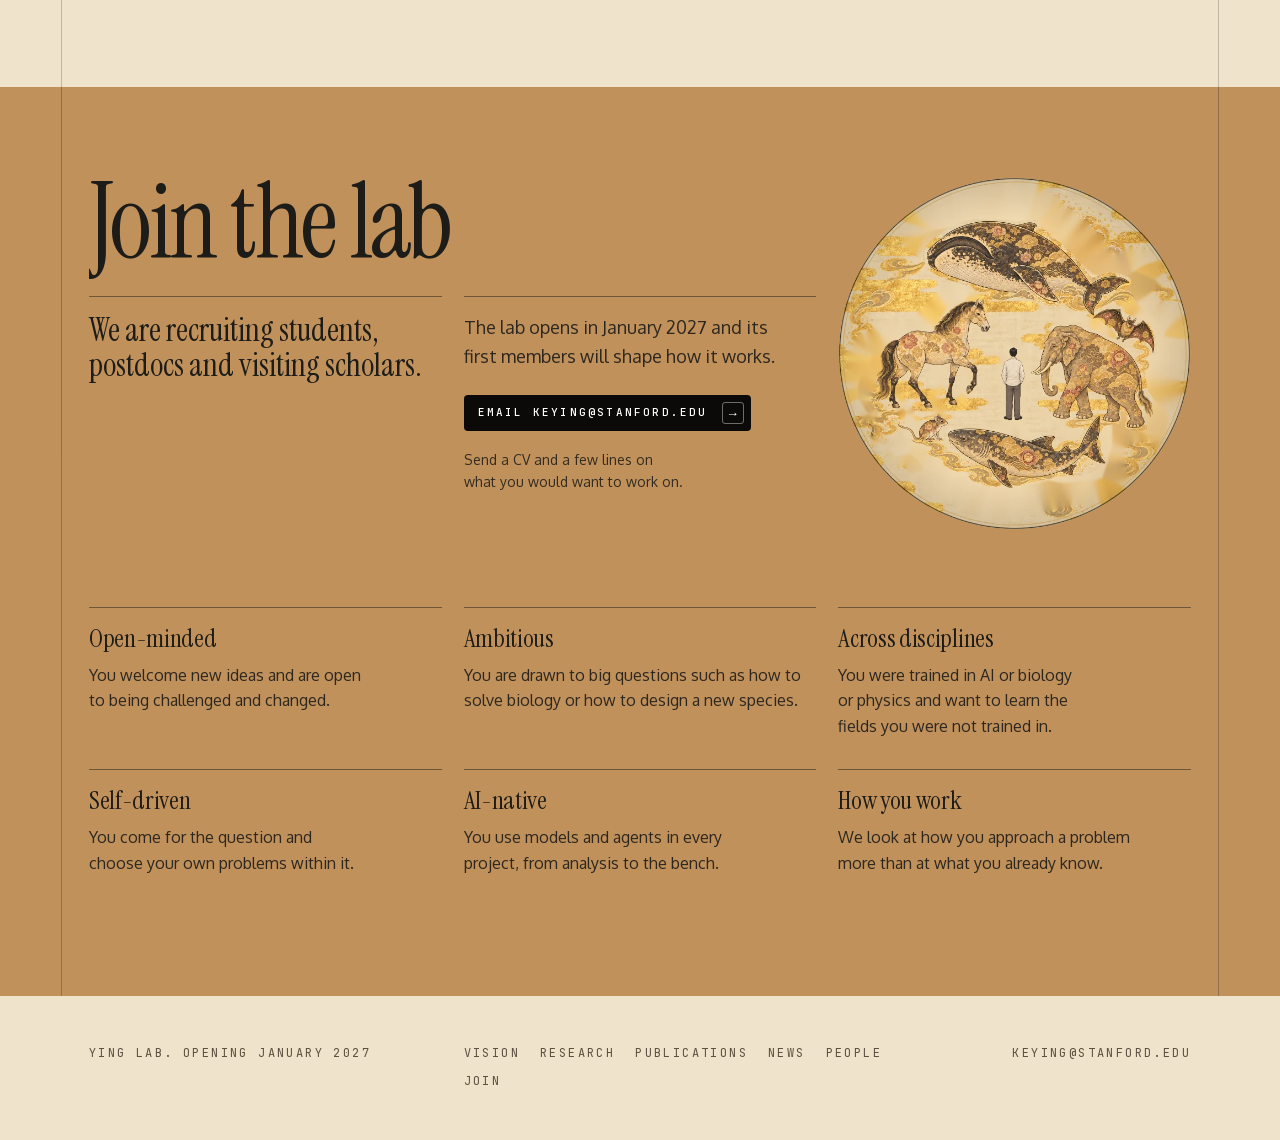
==== commit 9902dff6: "Lead with the flagship preprints and first-author papers; fix the hundredfold sentence, mark ouabain" ====
--- a/index.html
+++ b/index.html
@@ -68,7 +68,7 @@
     <h2>Our vision</h2>
     <p class="deck">We want to understand aging well enough to extend healthy human lifespan by an order of magnitude.</p>
     <div class="prose v-body">
-      <p>Evolution has already changed maximum lifespan more than a hundredfold. A mouse lives about 4 years and a bowhead whale more than 200, while the best interventions extend mouse lifespan by a small fraction. We think the differences between species depend on mechanisms that current interventions do not reach, and we use AI to find them.</p>
+      <p>Evolution has already changed maximum lifespan more than a hundredfold. A mouse lives about 4 years and an ocean quahog more than 500, while the best interventions extend mouse lifespan by a small fraction. We think the differences between species depend on mechanisms that current interventions do not reach, and we use AI to find them.</p>
       <p>The lab is computational and experimental, so the predictions we act on are tested in cells and animals.</p>
     </div>
   </div>
@@ -103,7 +103,7 @@
         <h3>AI agents that do research</h3>
         <div class="prose">
           <p>Public repositories hold millions of molecular profiles, and most were analyzed once for the question of the study that produced them. Our agents read these data together with the literature, run the analyses and propose what to test. Each result keeps the data, code and papers it came from.</p>
-          <p>In ClockBase Agent the agents scored public mouse profiles with aging clocks and nominated interventions predicted to lower biological age. One of them, ouabain, slowed frailty progression and reduced neuroinflammation in aged mice.</p>
+          <p>In ClockBase Agent the agents scored public mouse profiles with aging clocks and nominated interventions predicted to lower biological age. In the preprint, one of them, ouabain, slowed frailty progression and reduced neuroinflammation in aged mice.</p>
         </div>
         <p class="links"><a href="https://www.biorxiv.org/content/10.1101/2023.02.28.530532v4" rel="noopener">ClockBase Agent preprint</a><a href="https://www.clockbase.org/" rel="noopener">ClockBase</a><a href="https://github.com/albert-ying/autonomous-lab" rel="noopener">Autonomous Lab</a></p>
       </article>
@@ -111,7 +111,7 @@
         <figure><img src="assets/img/uk-cell.webp" width="640" height="640" loading="lazy" alt="Painting of a cell with its nucleus and organelles."></figure>
         <h3>Models that simulate biology</h3>
         <div class="prose">
-          <p>A model of a biological system should predict its future state and how it responds to an intervention. HealthFlux does this for human health from clinical and molecular records, and ESM-Life relates protein sequences to lifespan across species.</p>
+          <p>A model of a biological system should predict its future state and how it responds to an intervention. HealthFlux follows how a person's health state changes from clinical and molecular records, and predicting the response to an intervention is the next step. ESM-Life relates protein sequences to lifespan across species.</p>
           <p>We also study aging from physical first principles, as the slow loss of the stability that repair maintains, and use that theory to decide what the models should predict.</p>
         </div>
         <p class="links"><a href="https://doi.org/10.64898/2026.09.19.26363460" rel="noopener">HealthFlux preprint</a></p>
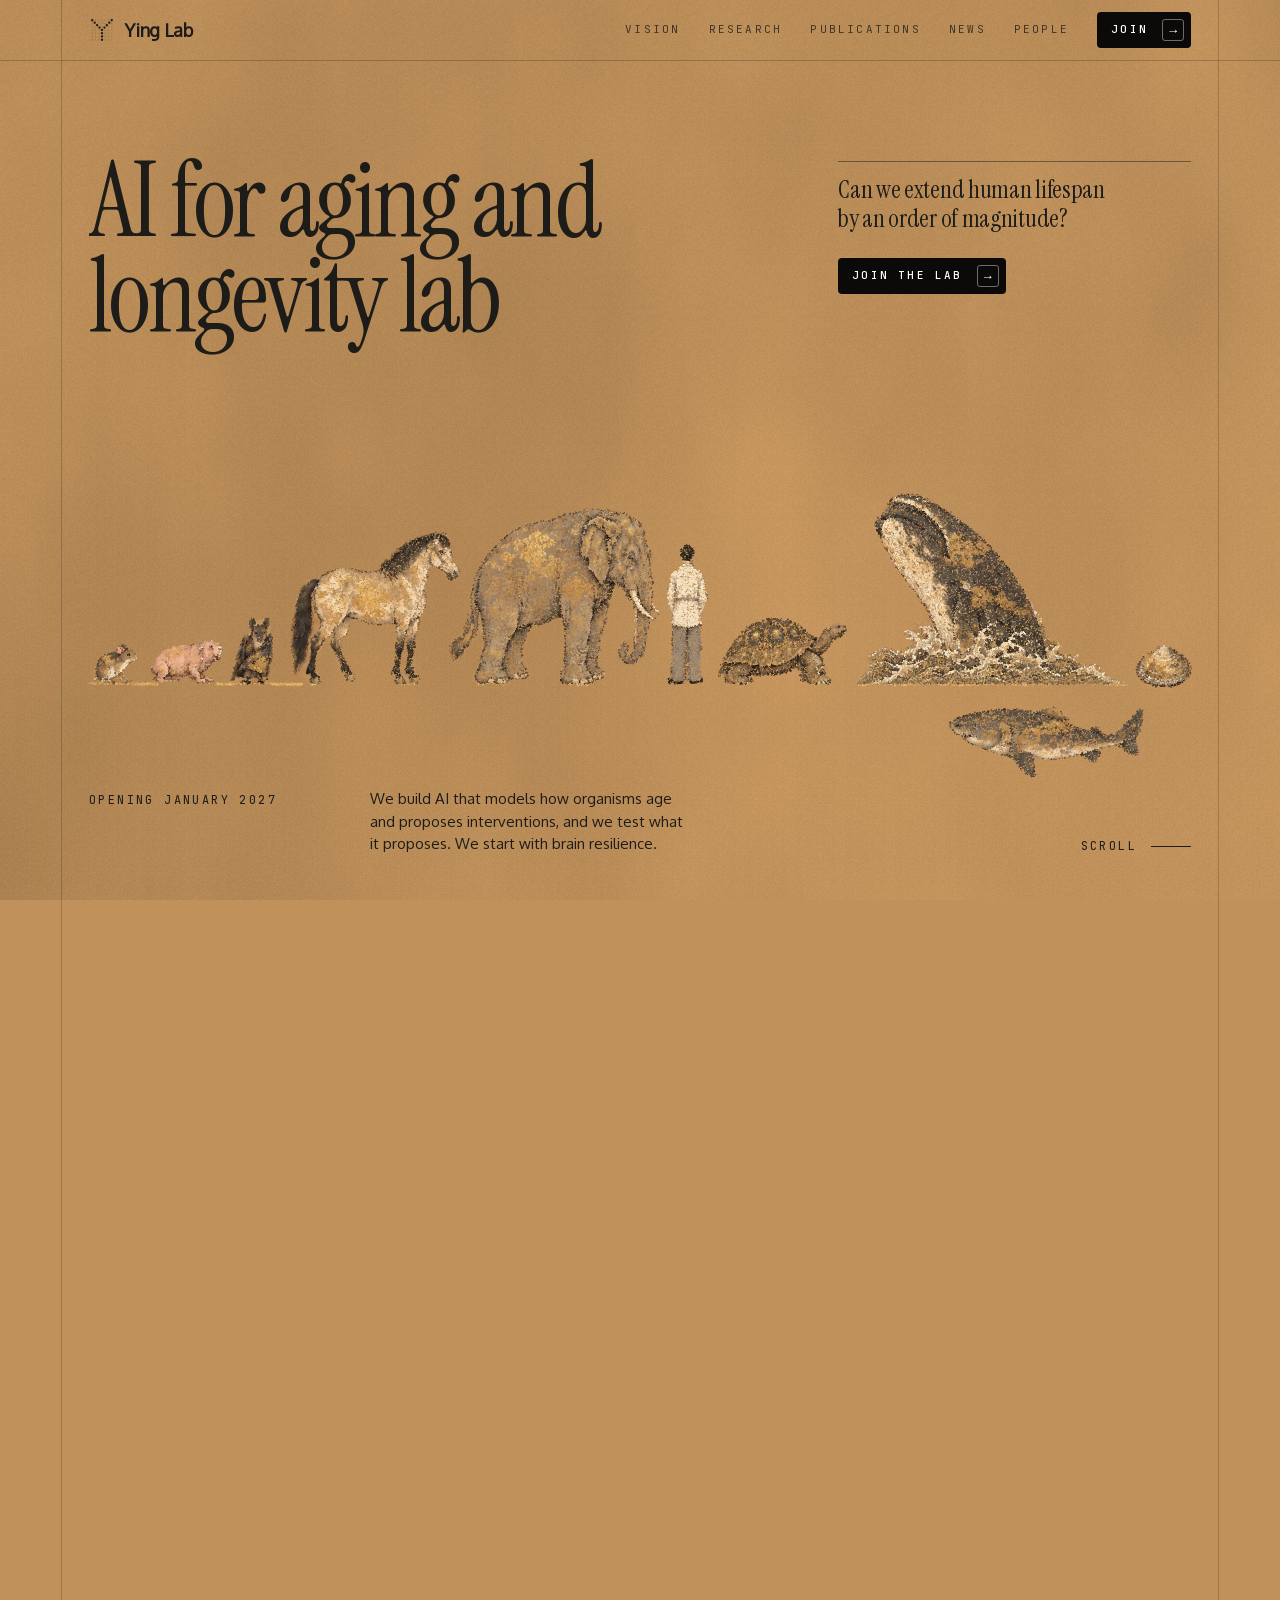
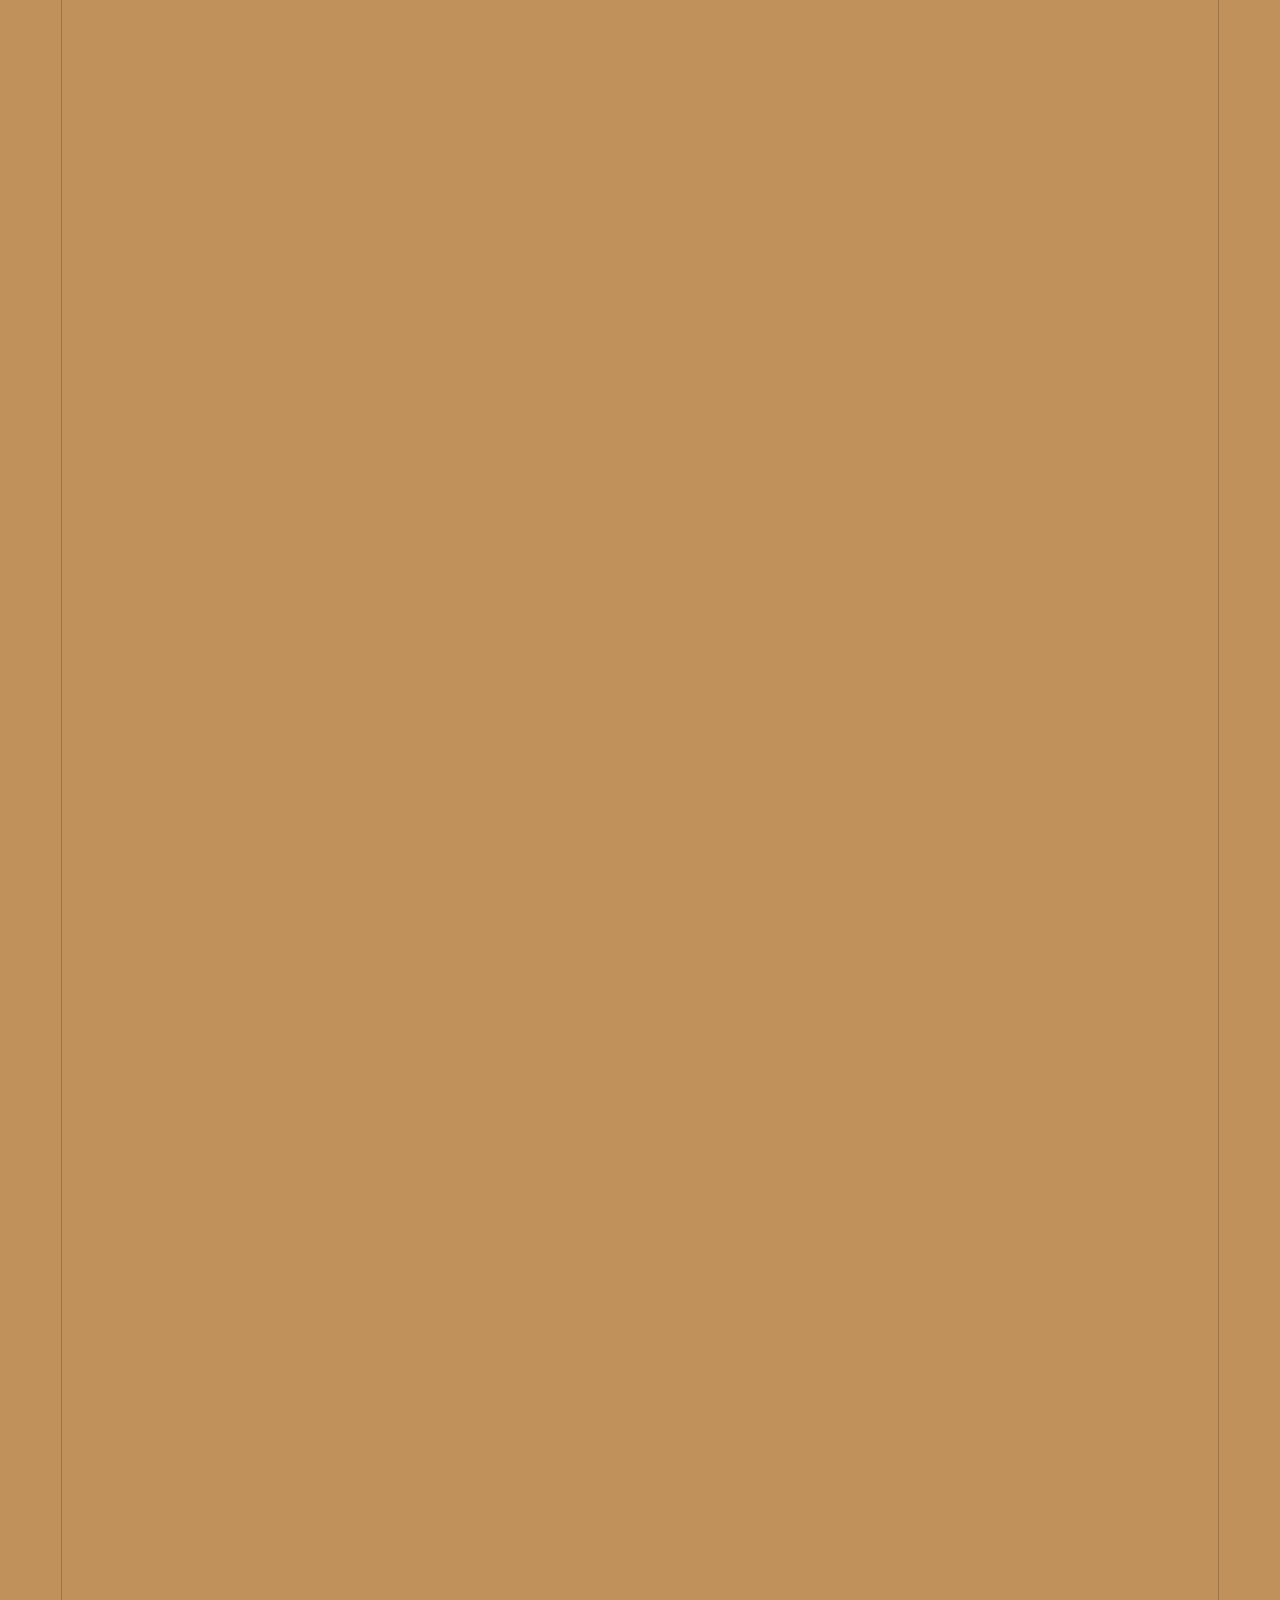
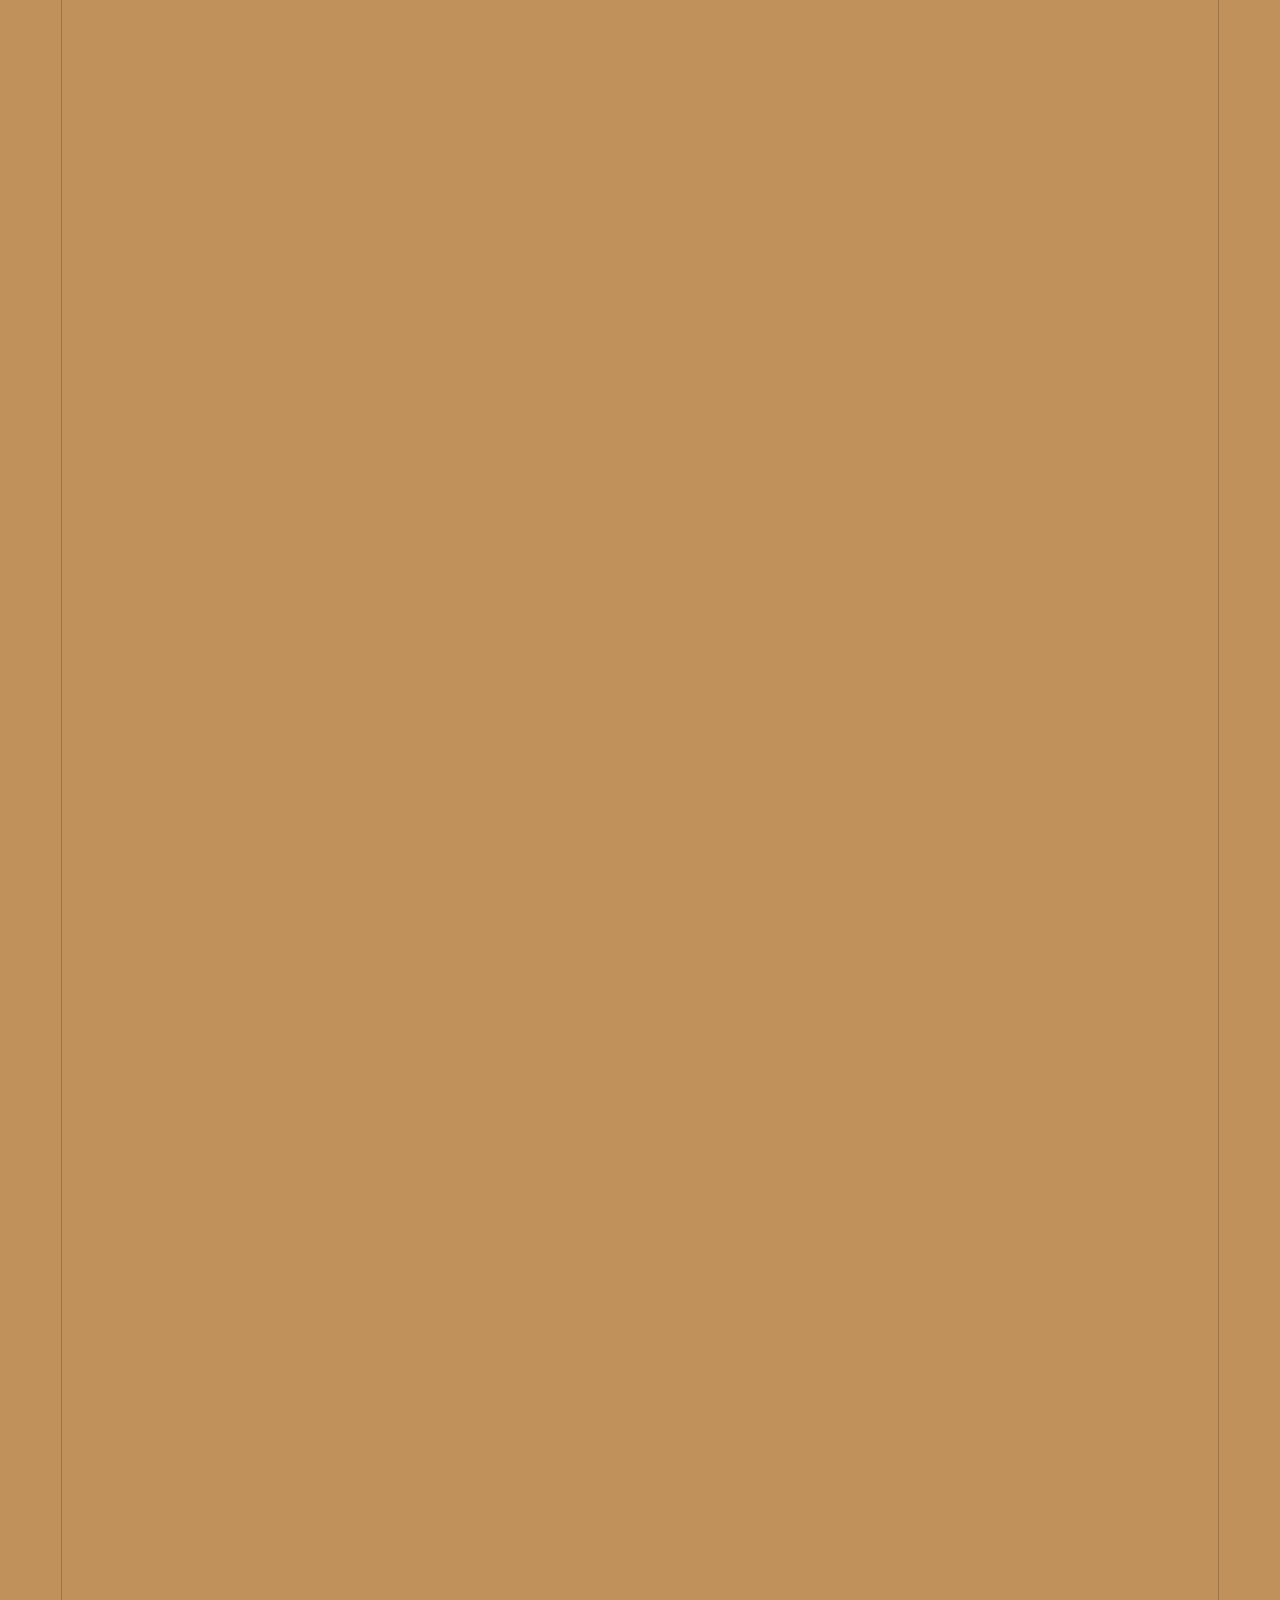
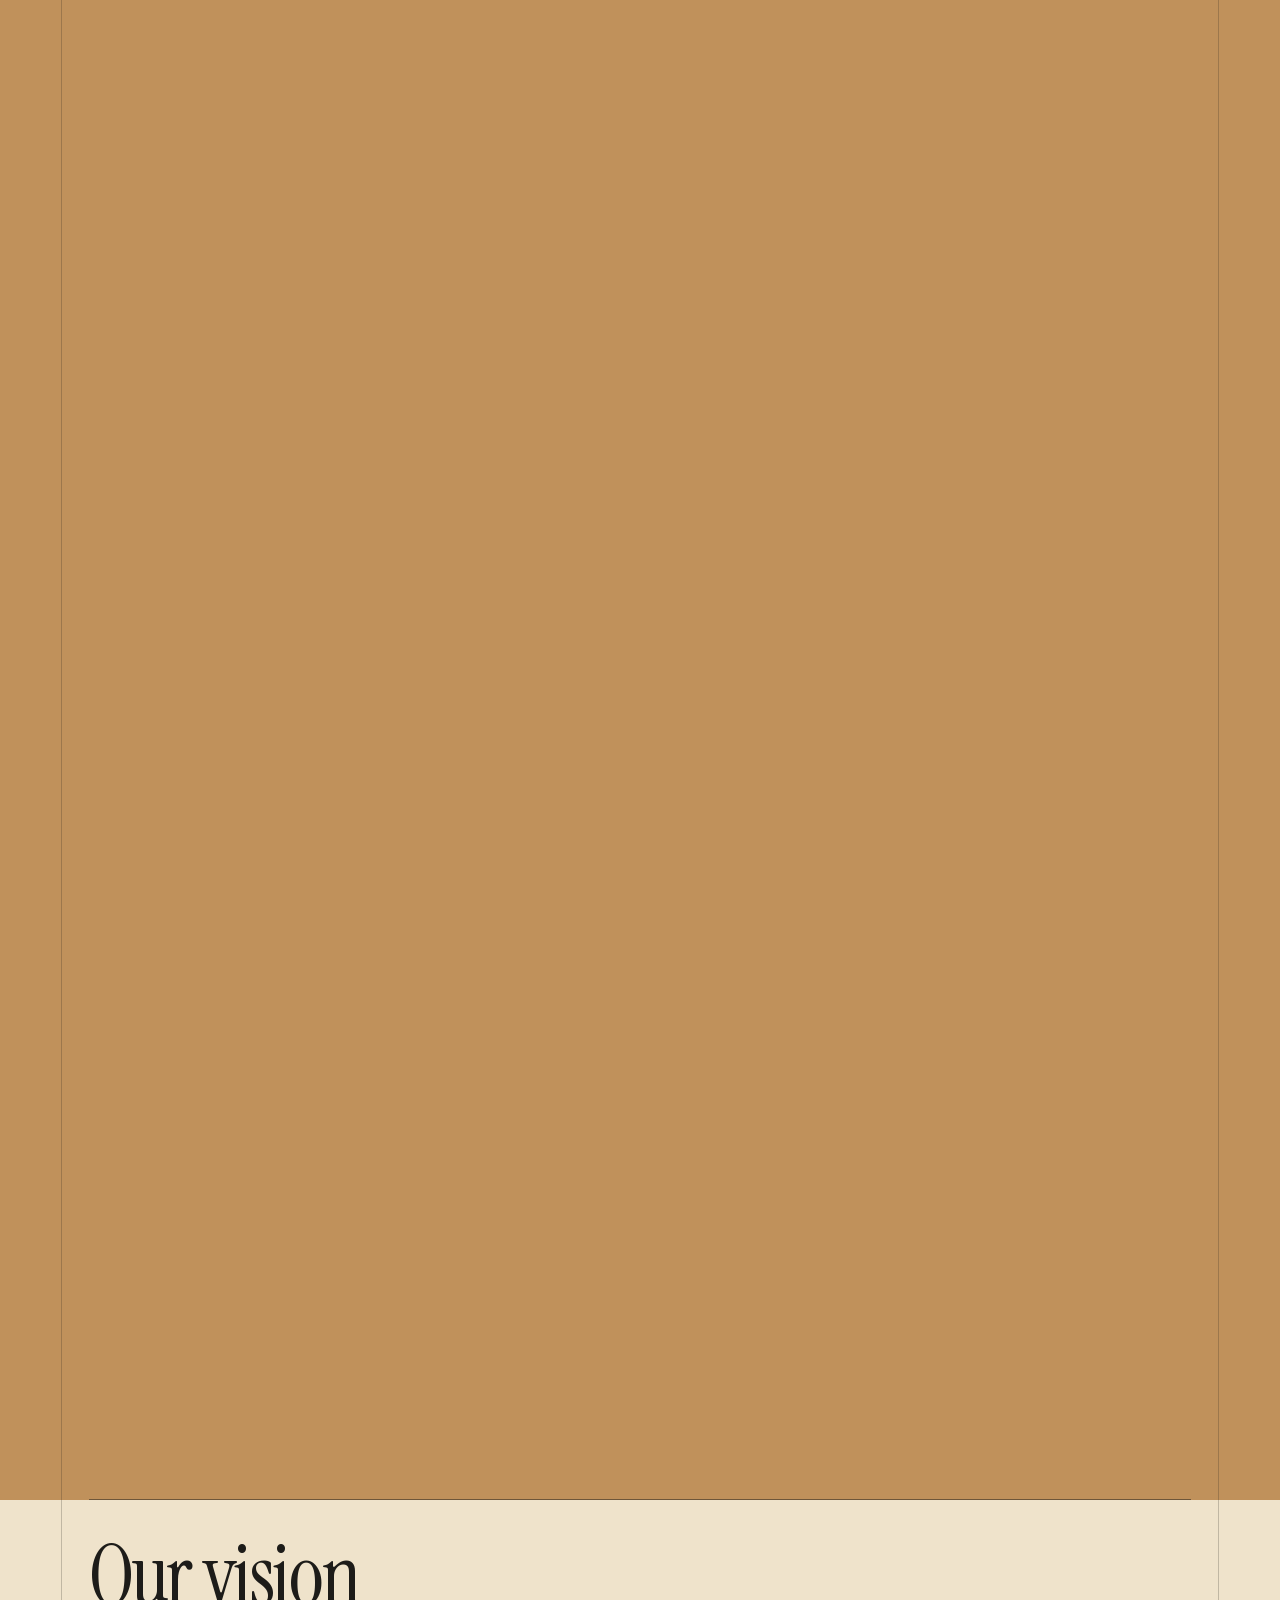
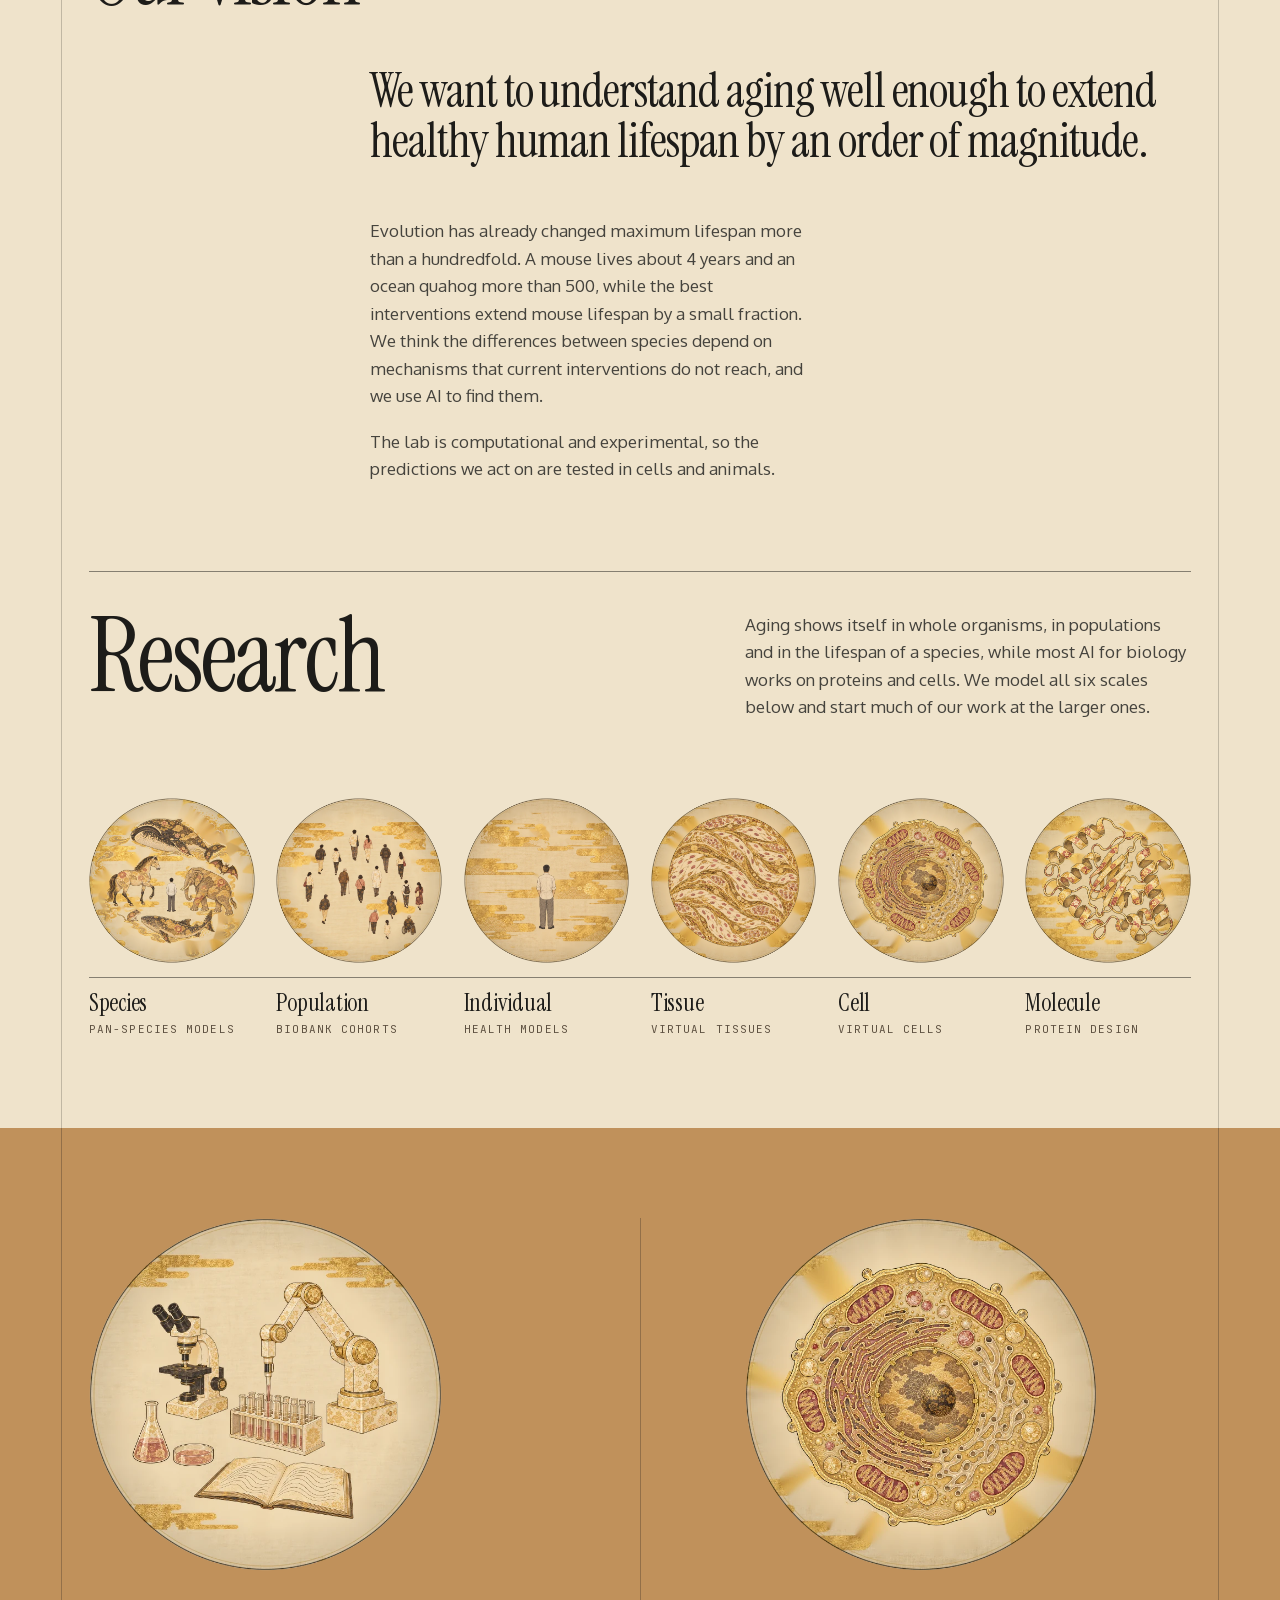
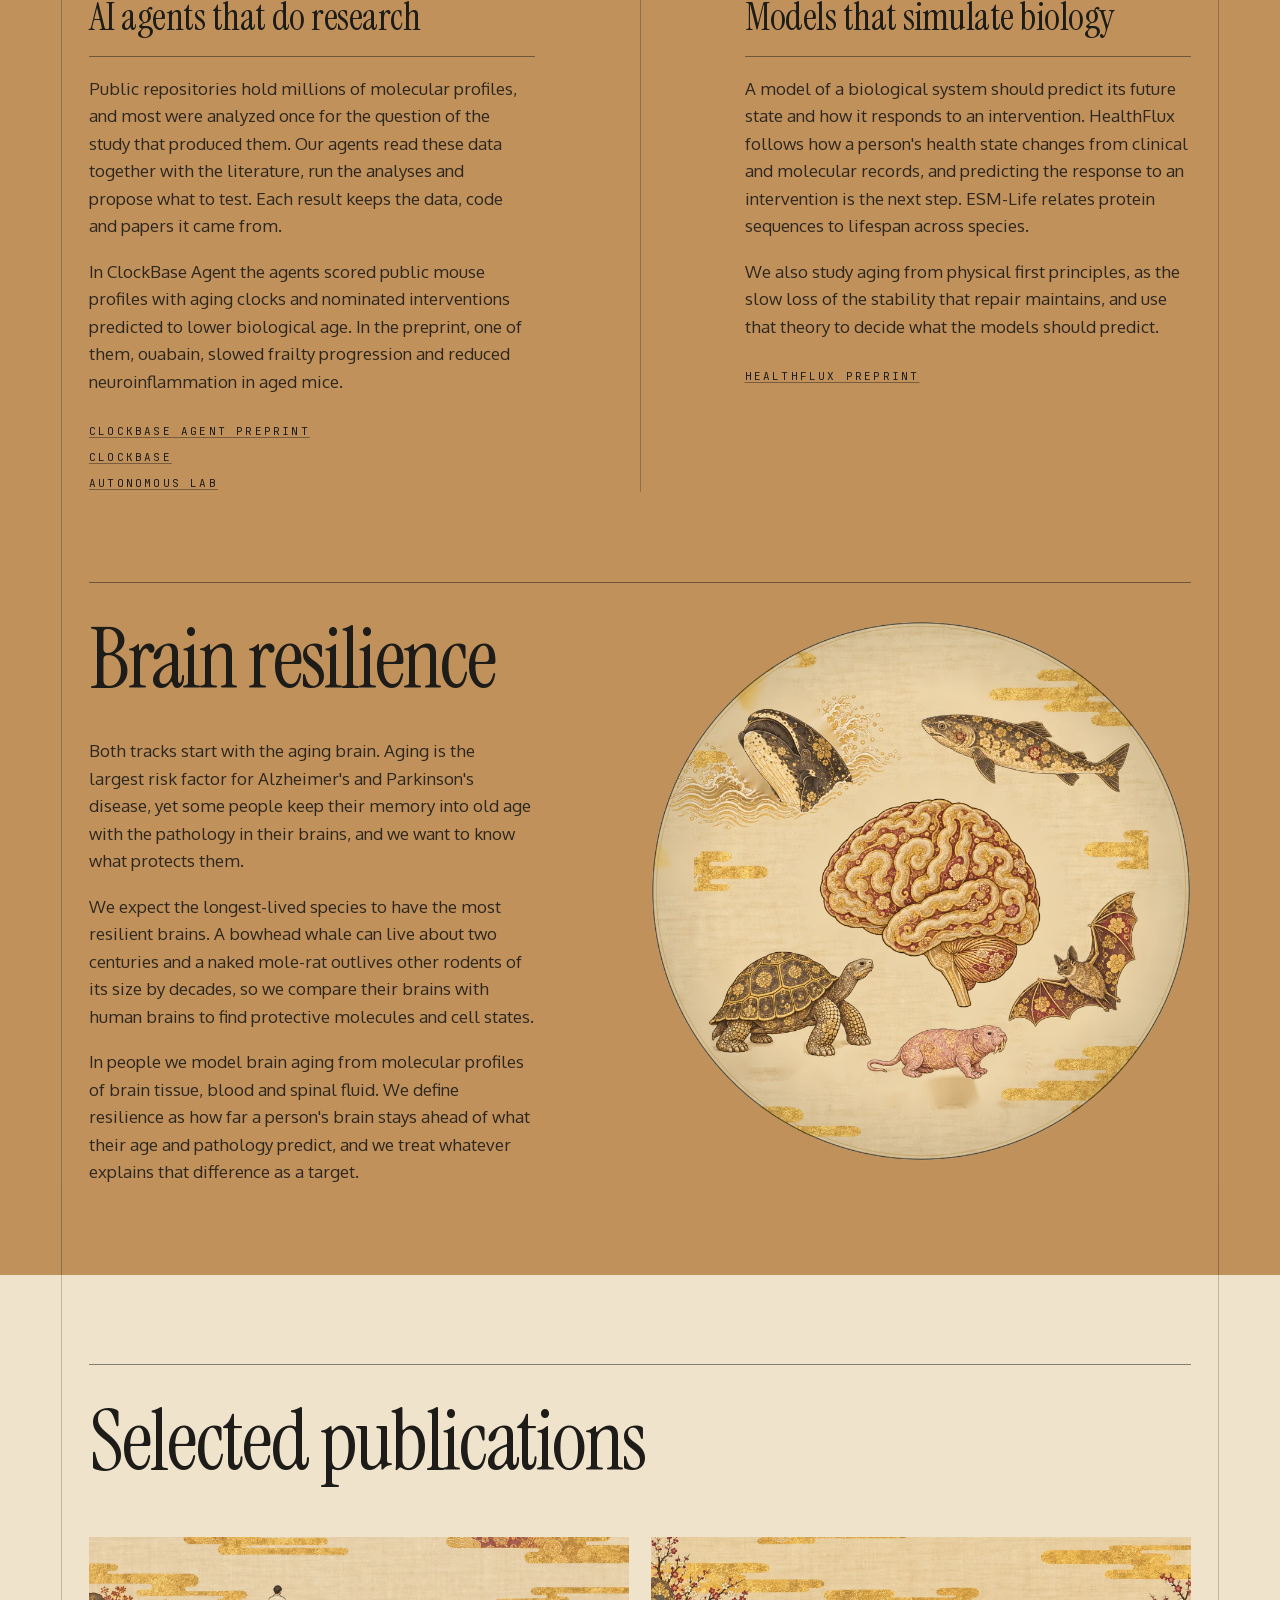
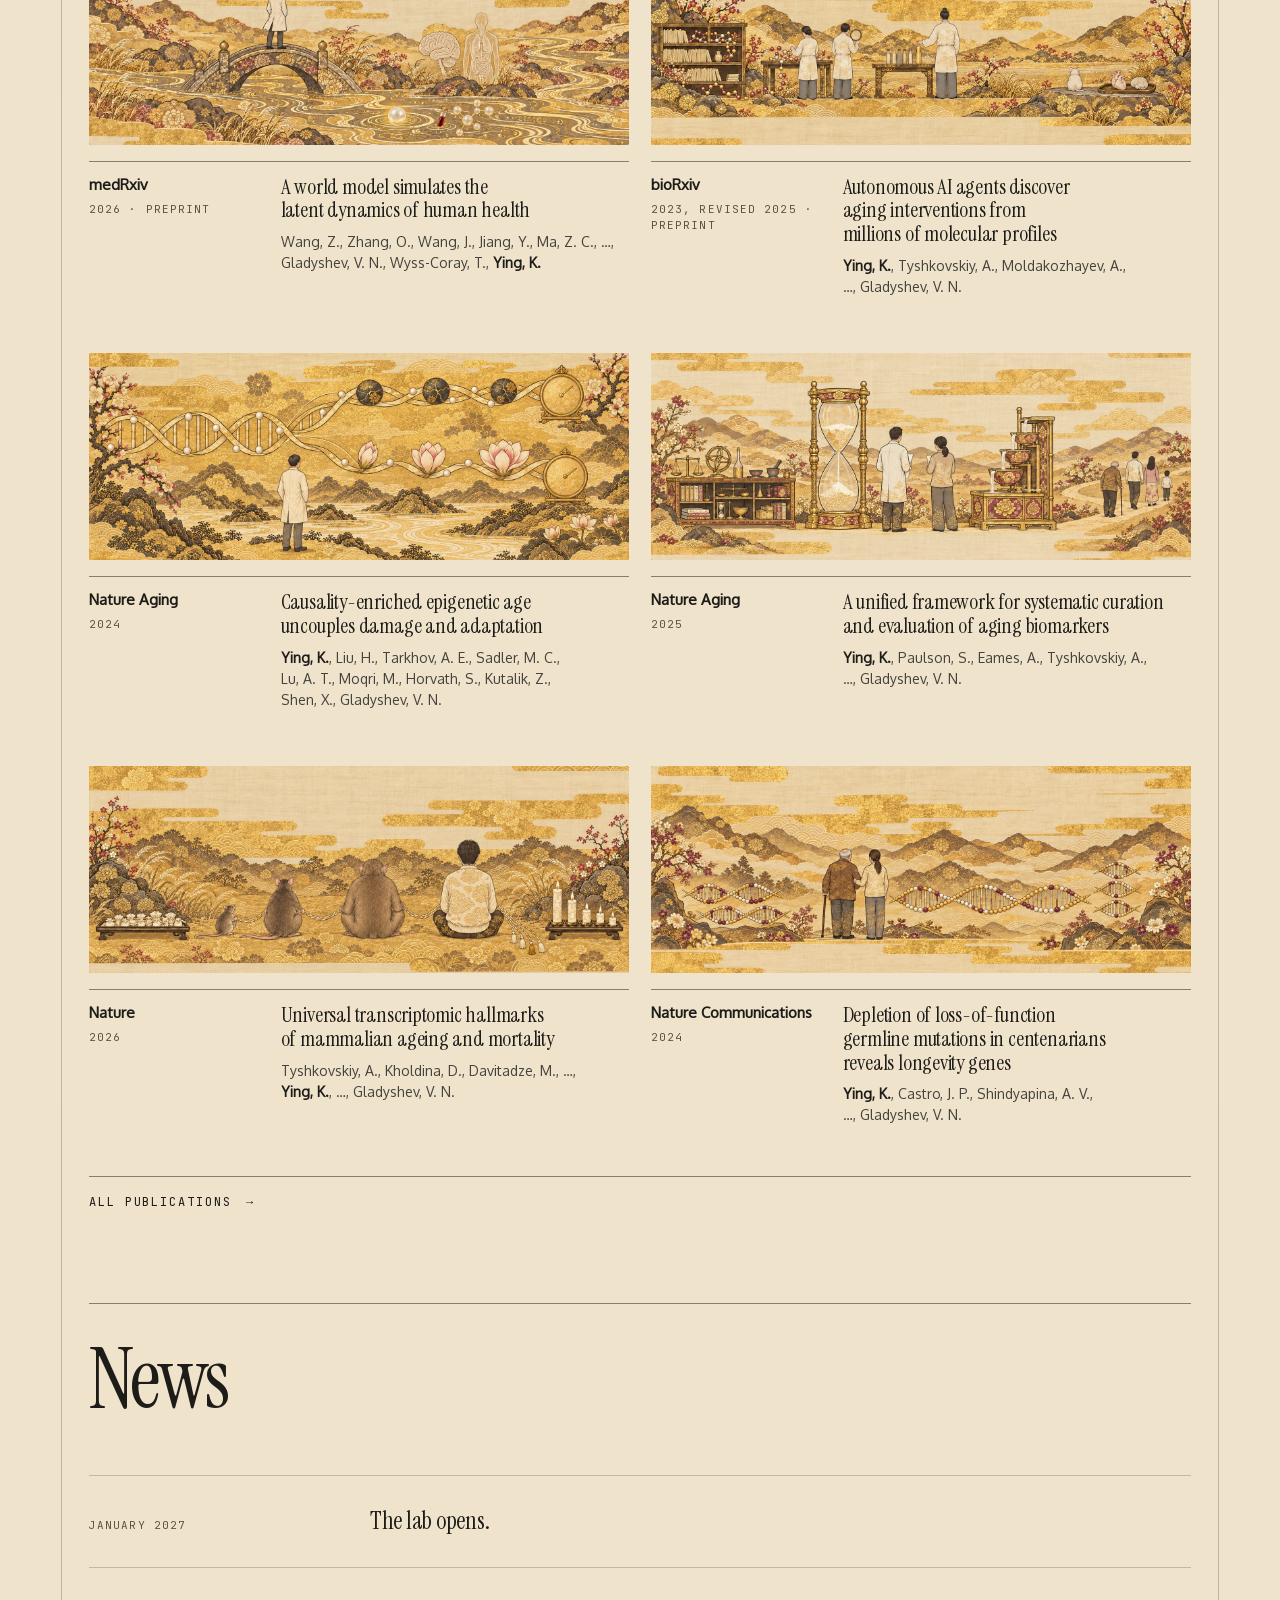
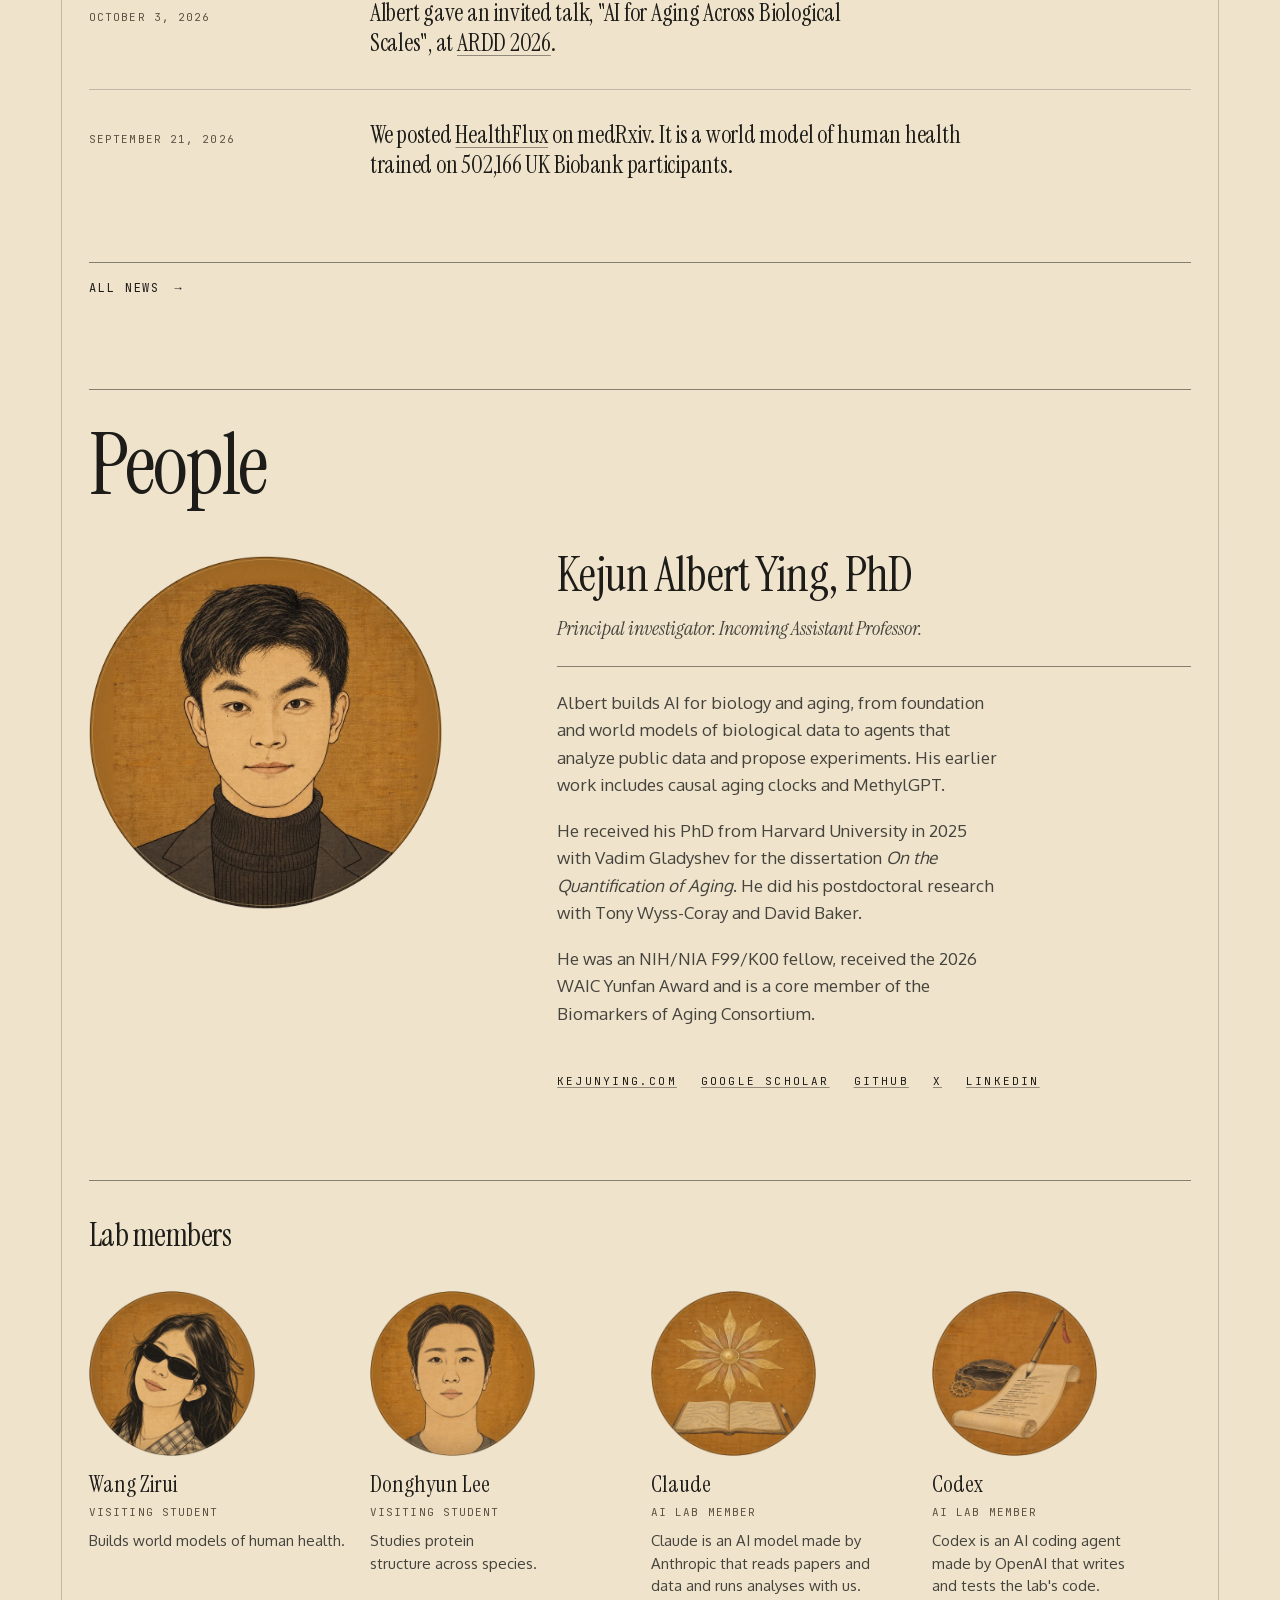
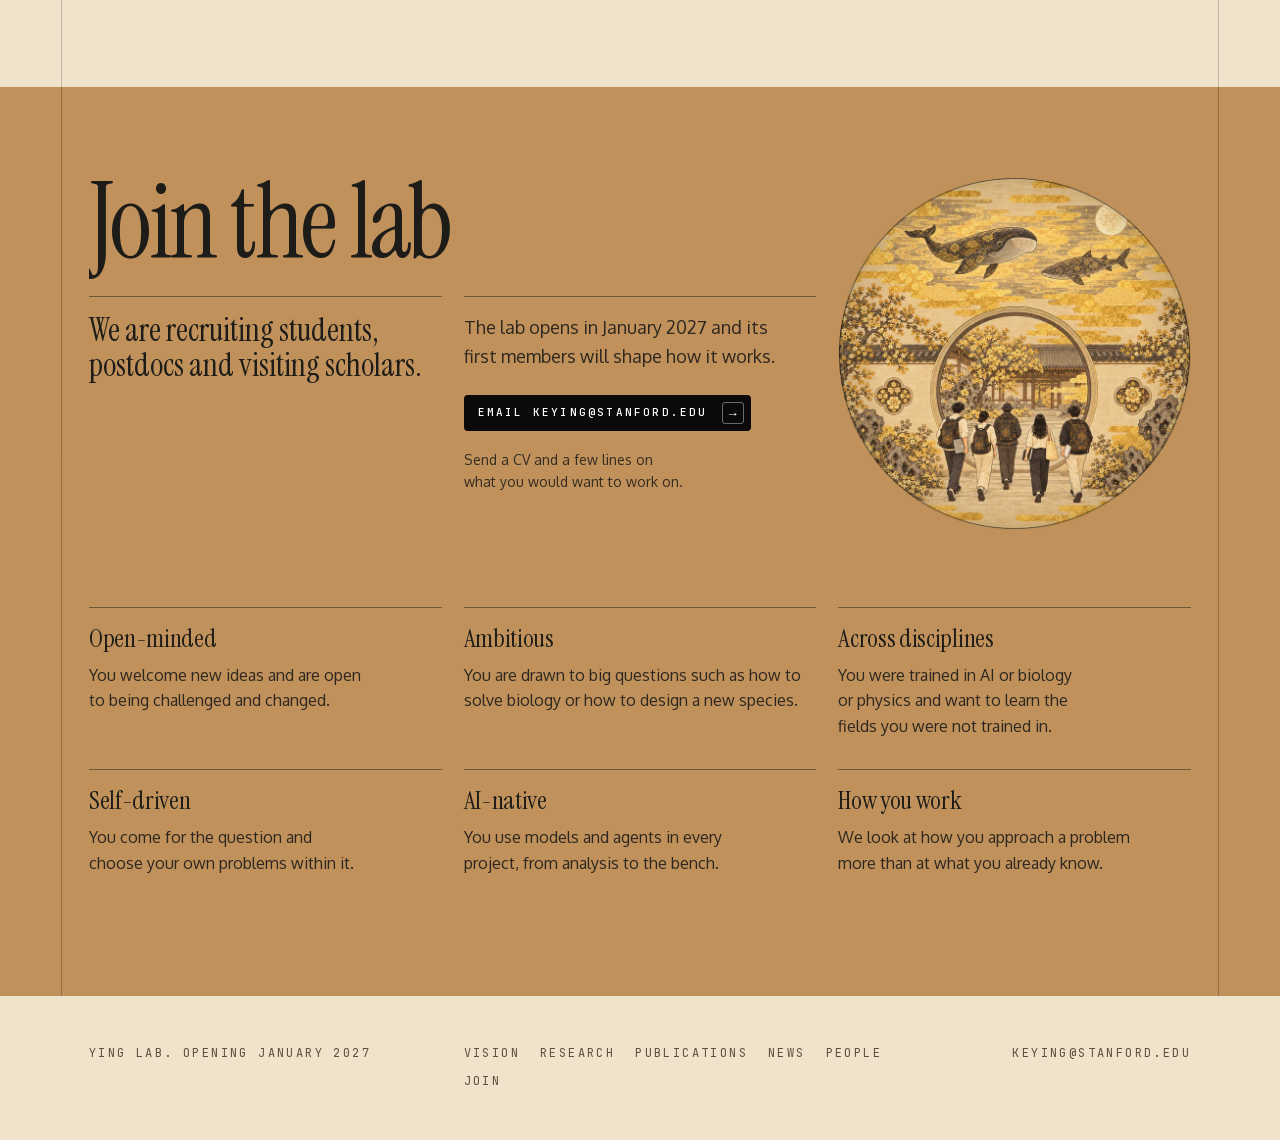
==== commit 7605cb2c: "End the hero film on the agents painting and give Join its own painting The film's last stage draws " ====
--- a/index.html
+++ b/index.html
@@ -208,7 +208,7 @@
 <section class="join blue" id="join">
   <div class="wrap g12 join-grid">
     <h2>Join the lab</h2>
-    <img class="join-art" src="assets/img/uk-species.webp" width="640" height="640" loading="lazy" alt="" aria-hidden="true">
+    <img class="join-art" src="assets/img/uk-join.webp" width="640" height="640" loading="lazy" alt="" aria-hidden="true">
     <p class="join-lede">We are recruiting students, postdocs and visiting scholars.</p>
     <div class="join-act">
       <p class="founding">The lab opens in January 2027 and its first members will shape how it works.</p>
@@ -252,6 +252,6 @@
 </dialog>
 <script src="data.js?v=20261015b"></script>
 <script src="main.js?v=20261015b"></script>
-<script src="film.js?v=20261015b"></script>
+<script src="film.js?v=20261015c"></script>
 </body>
 </html>
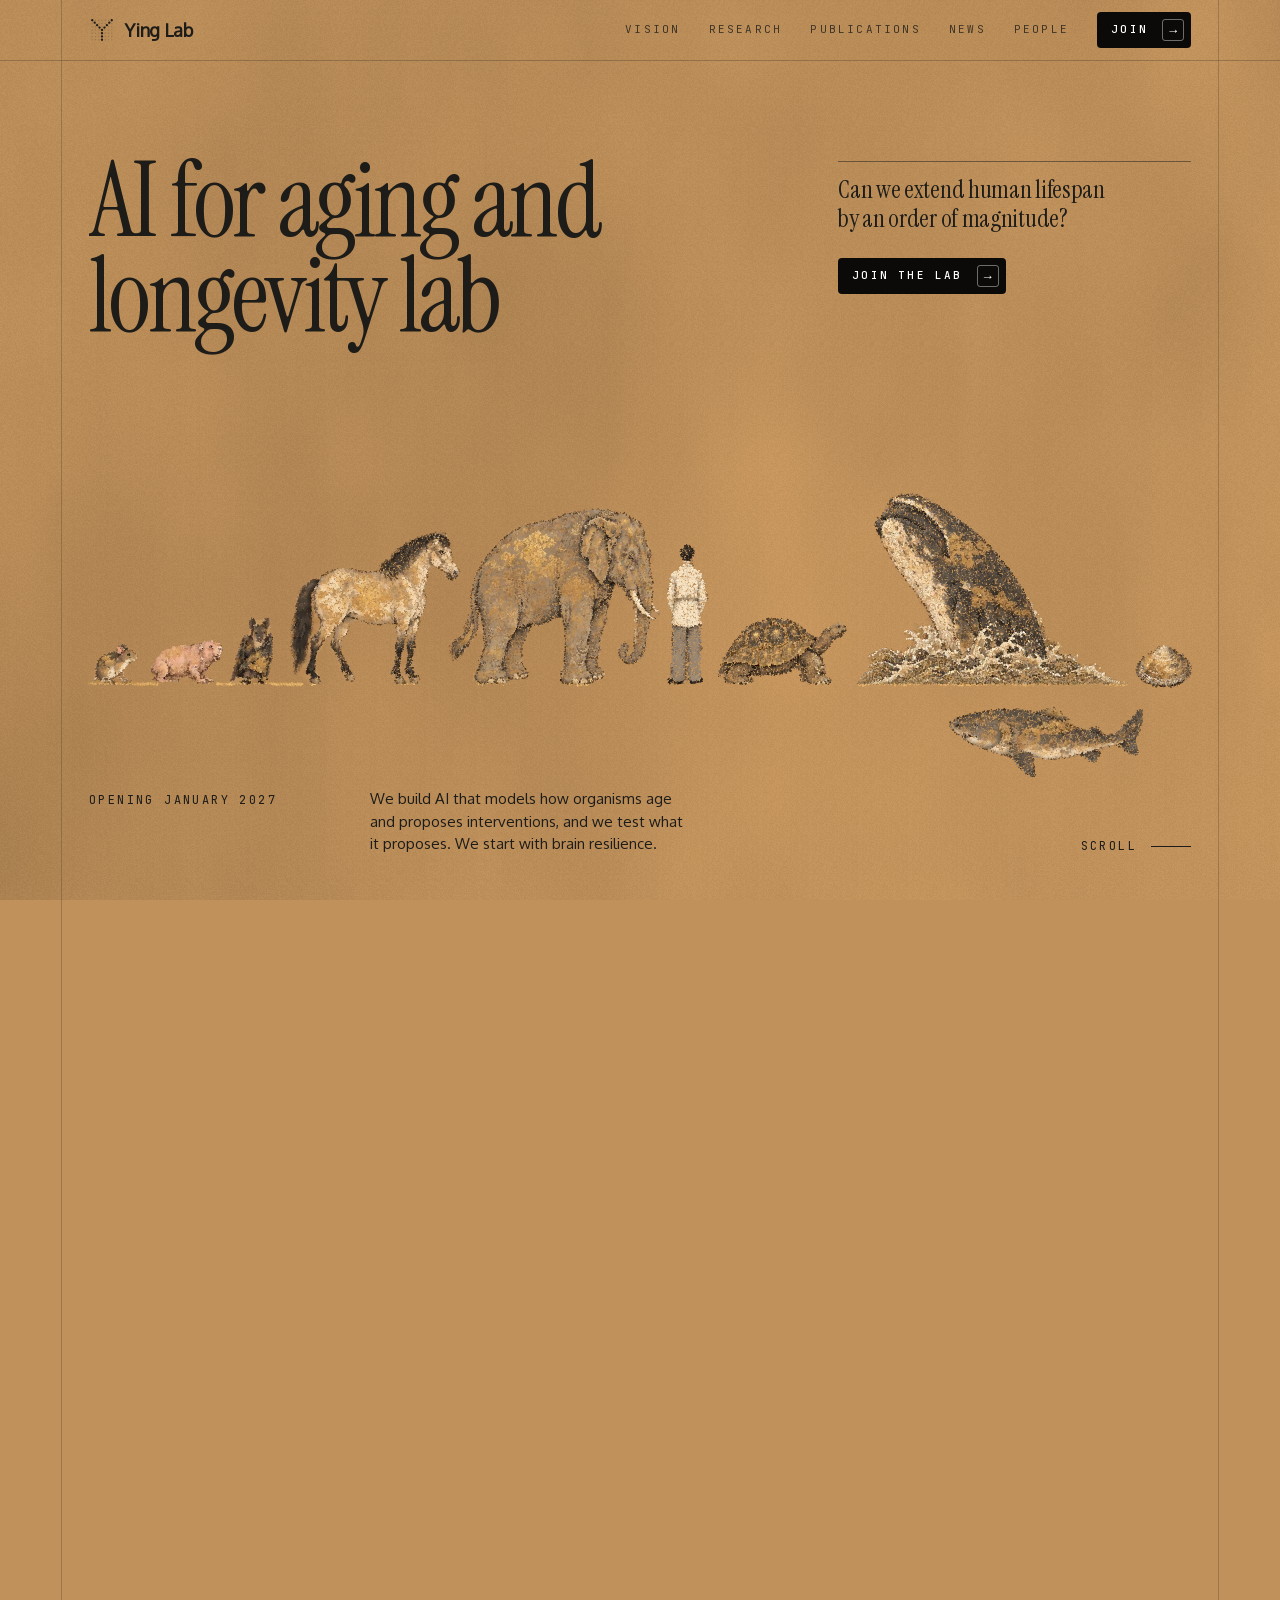
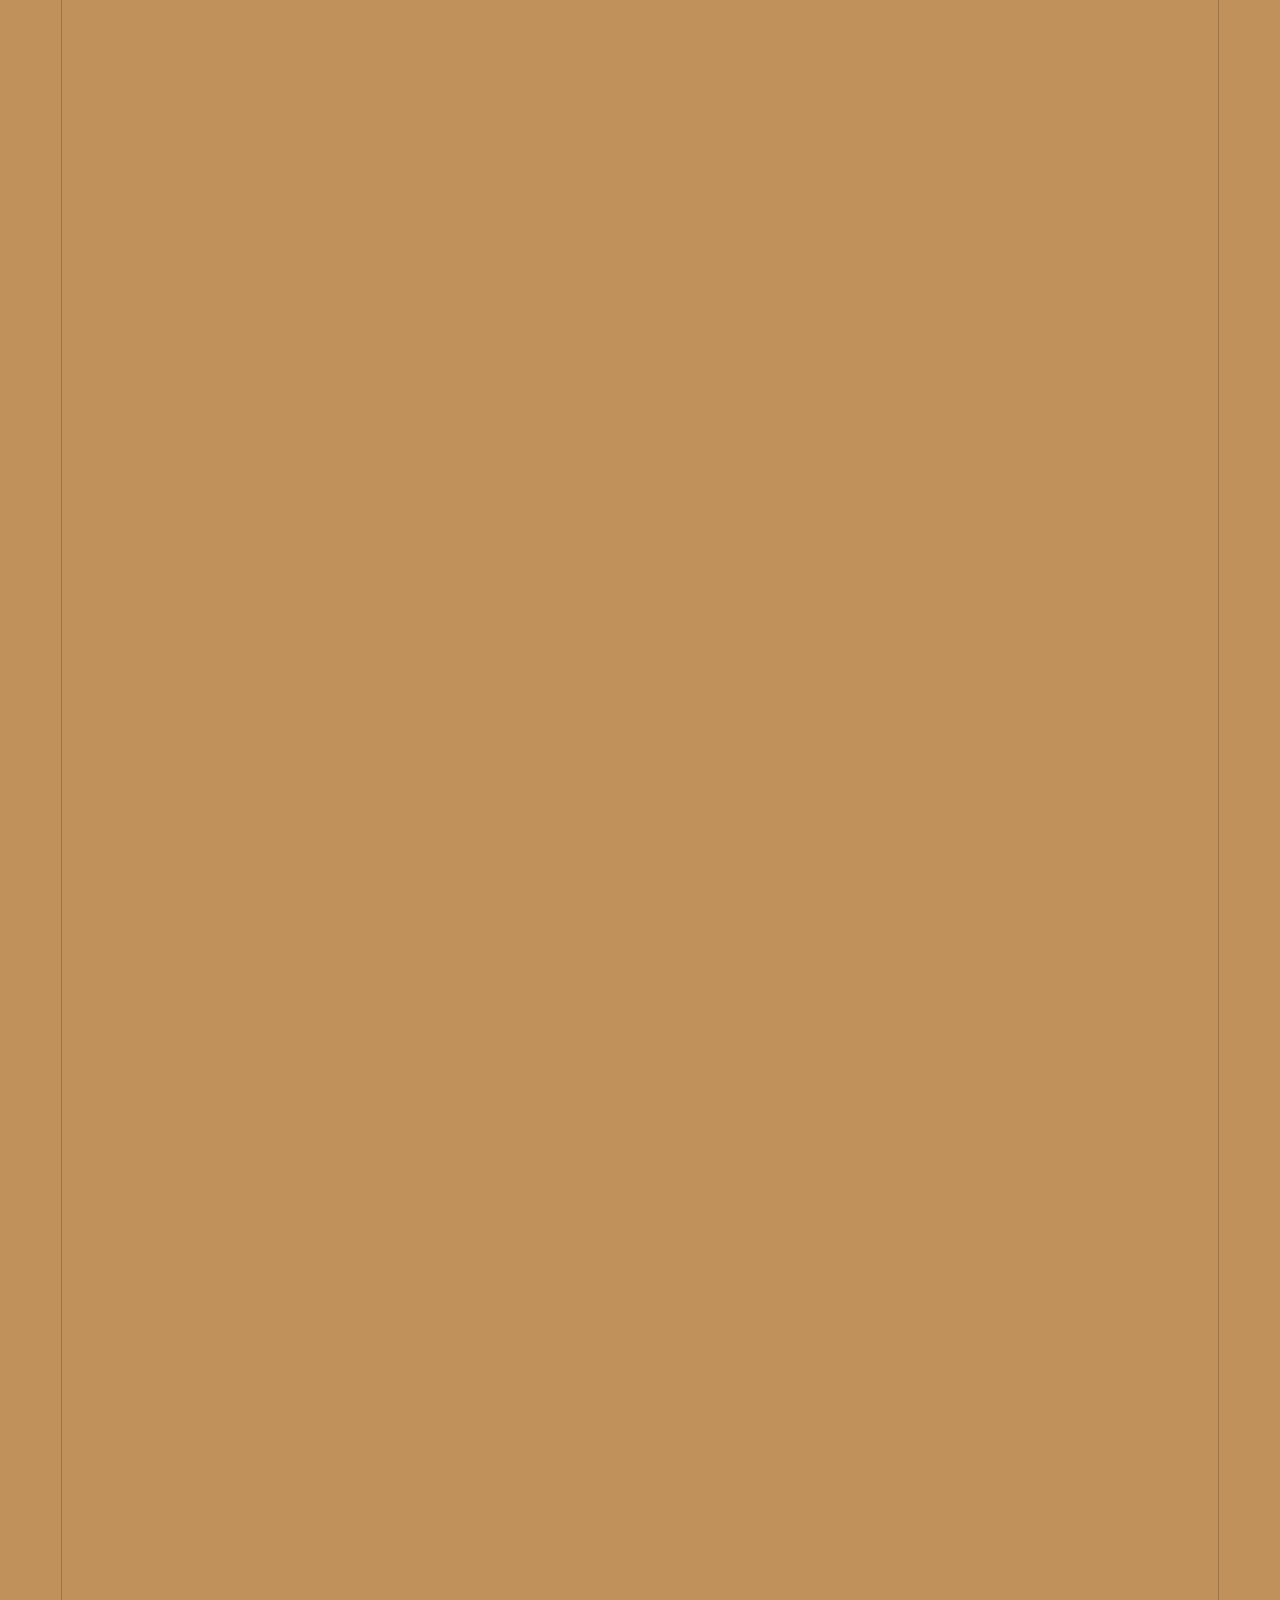
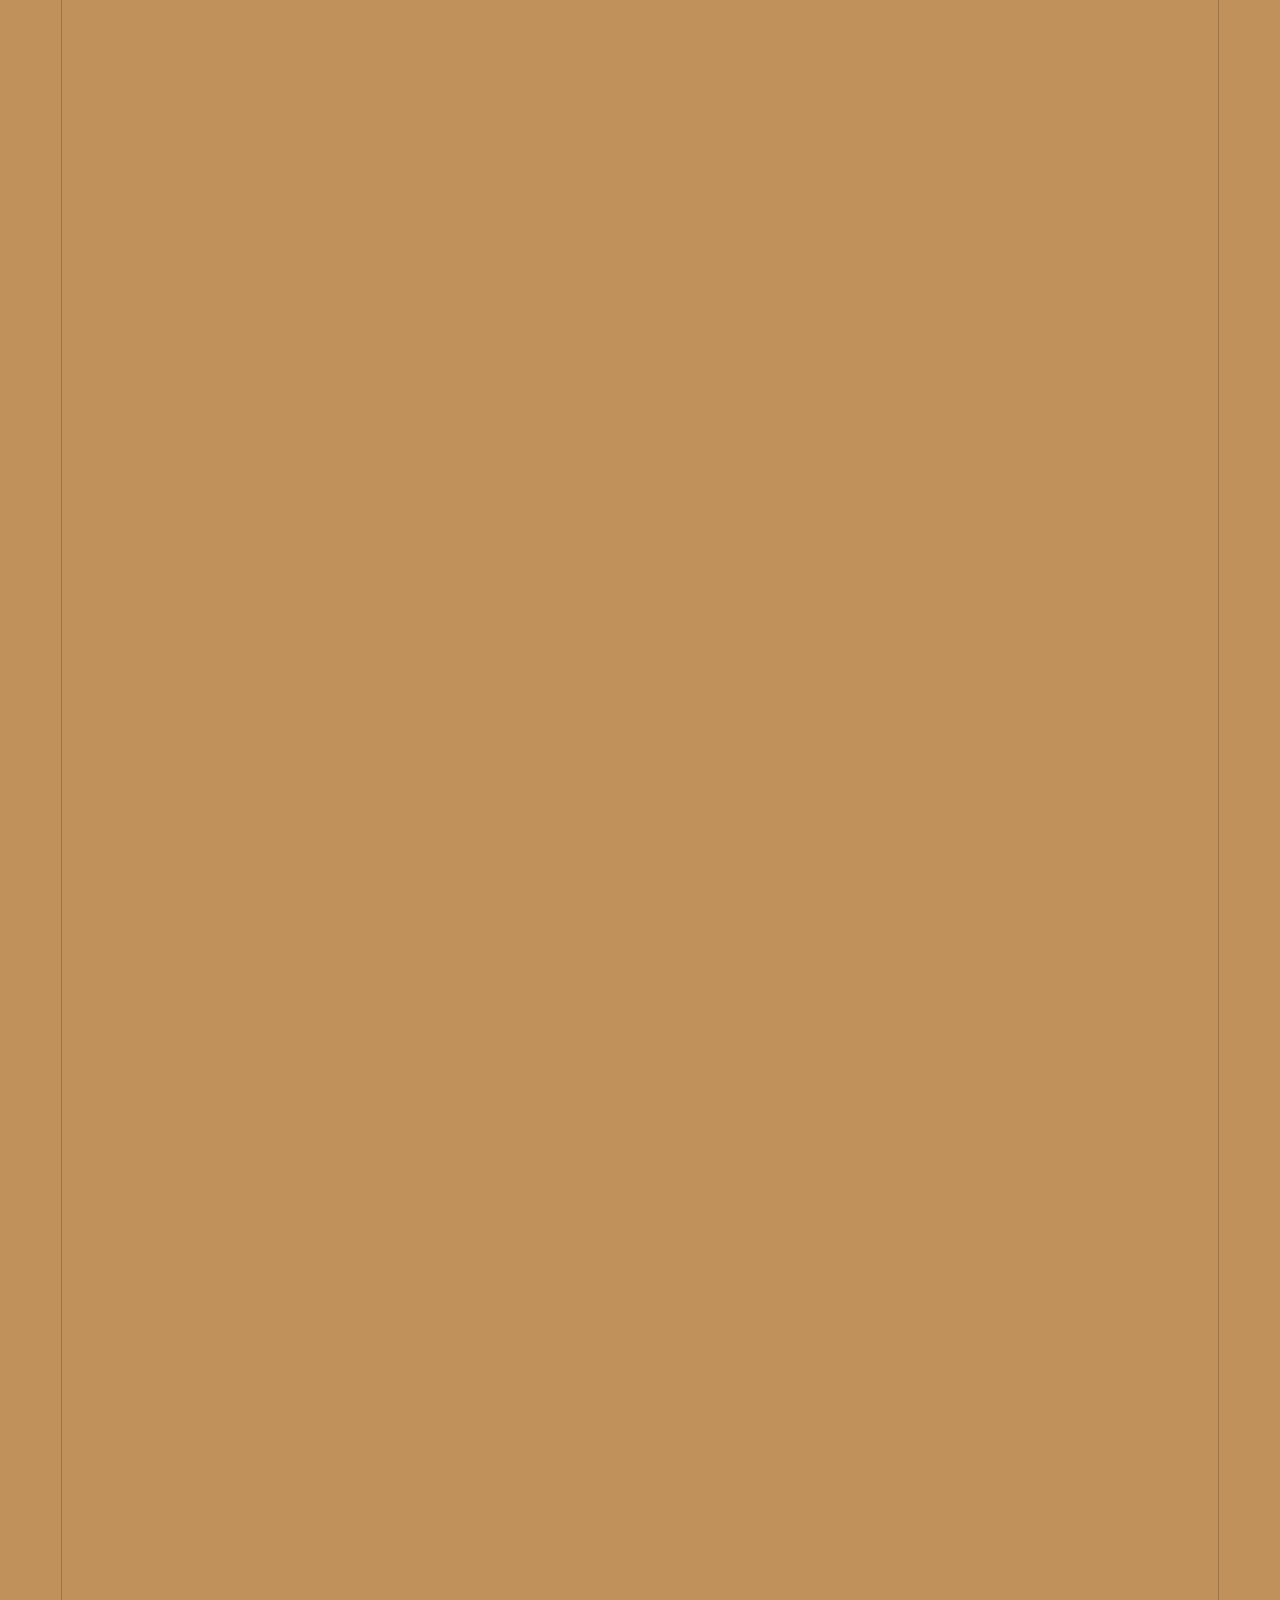
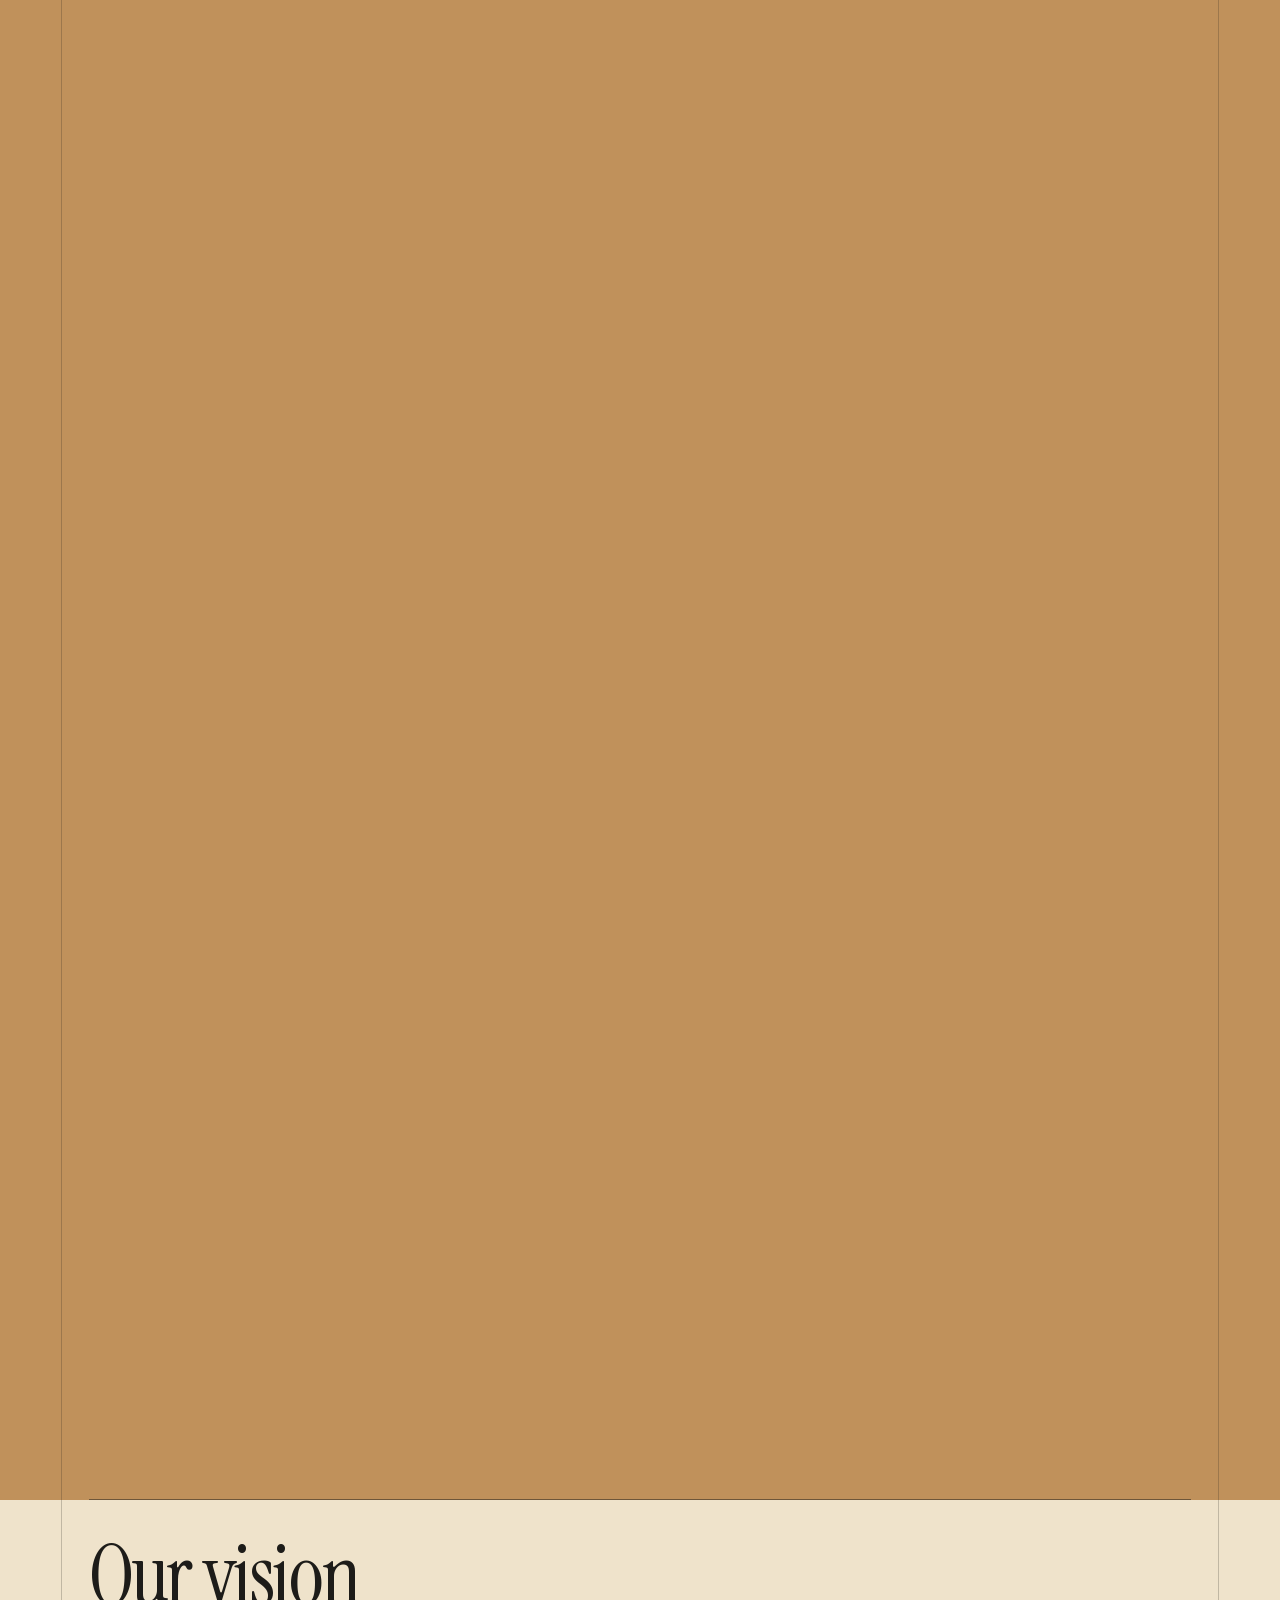
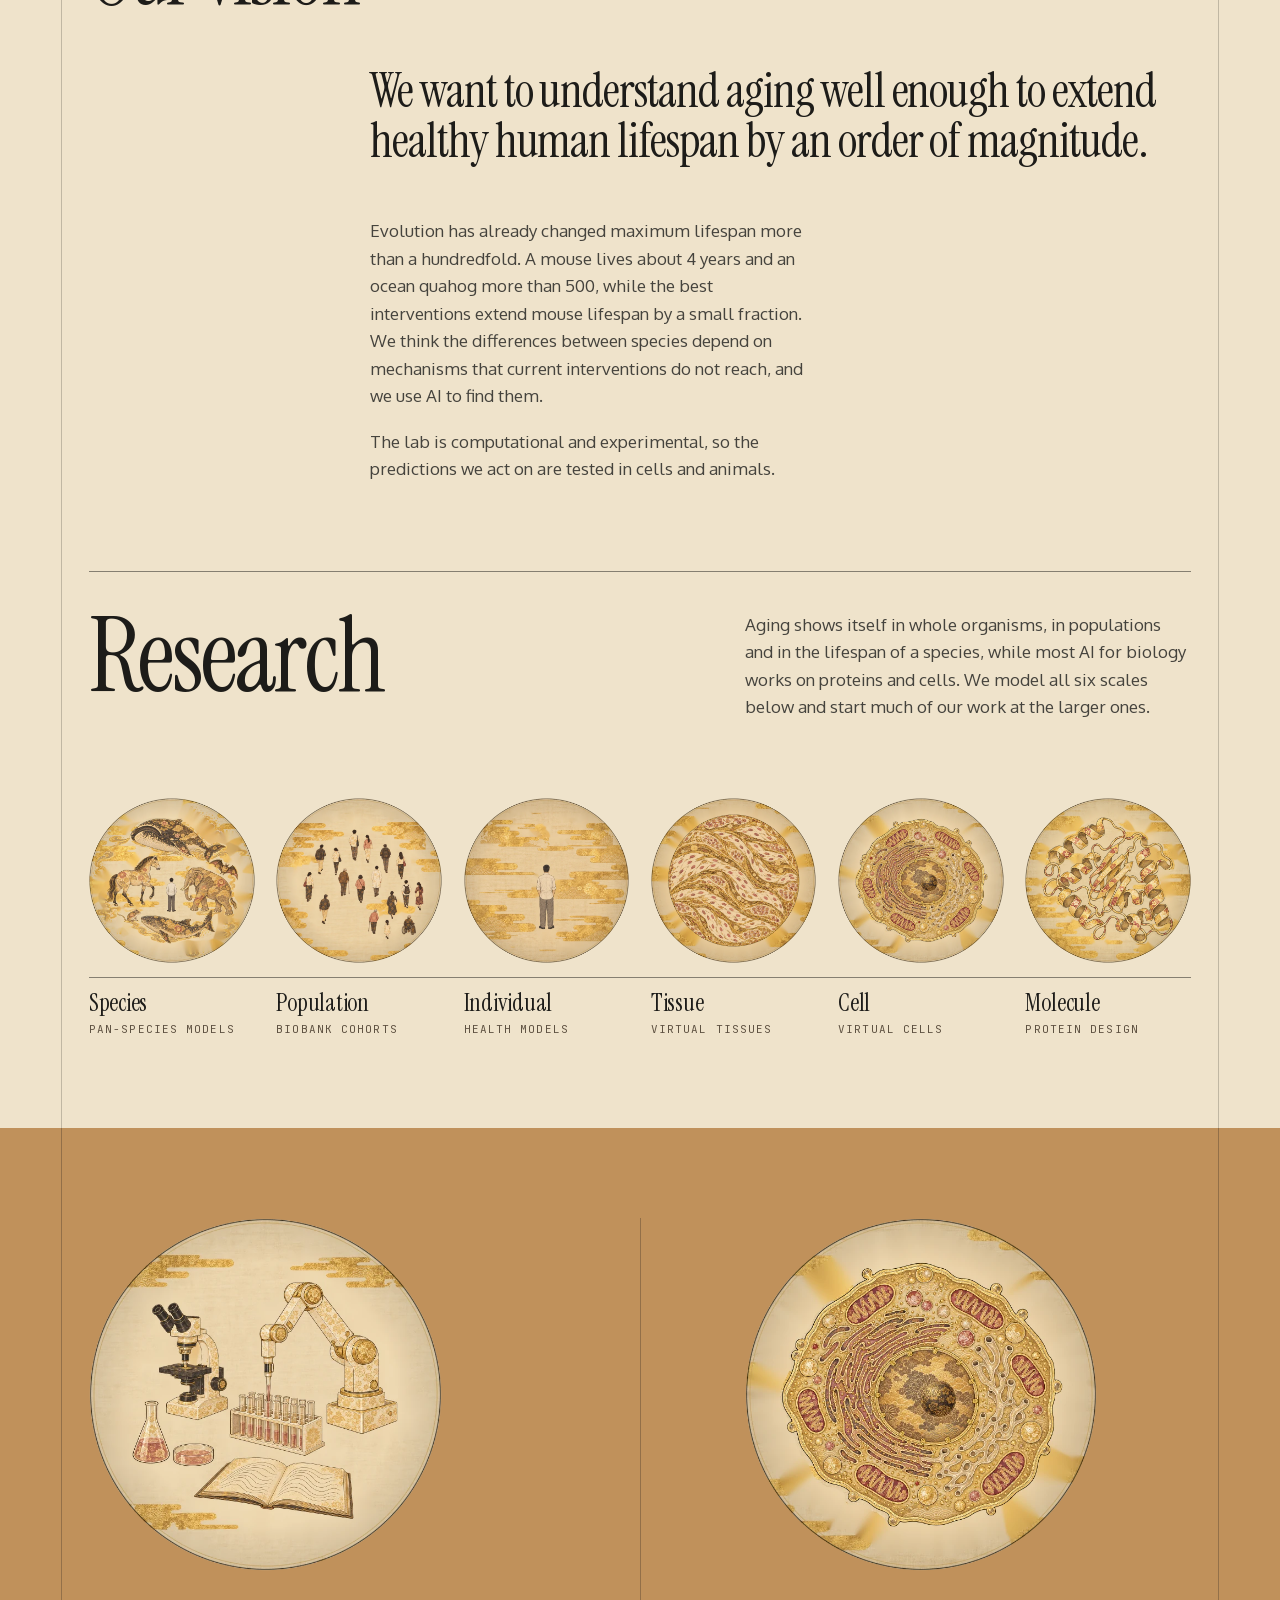
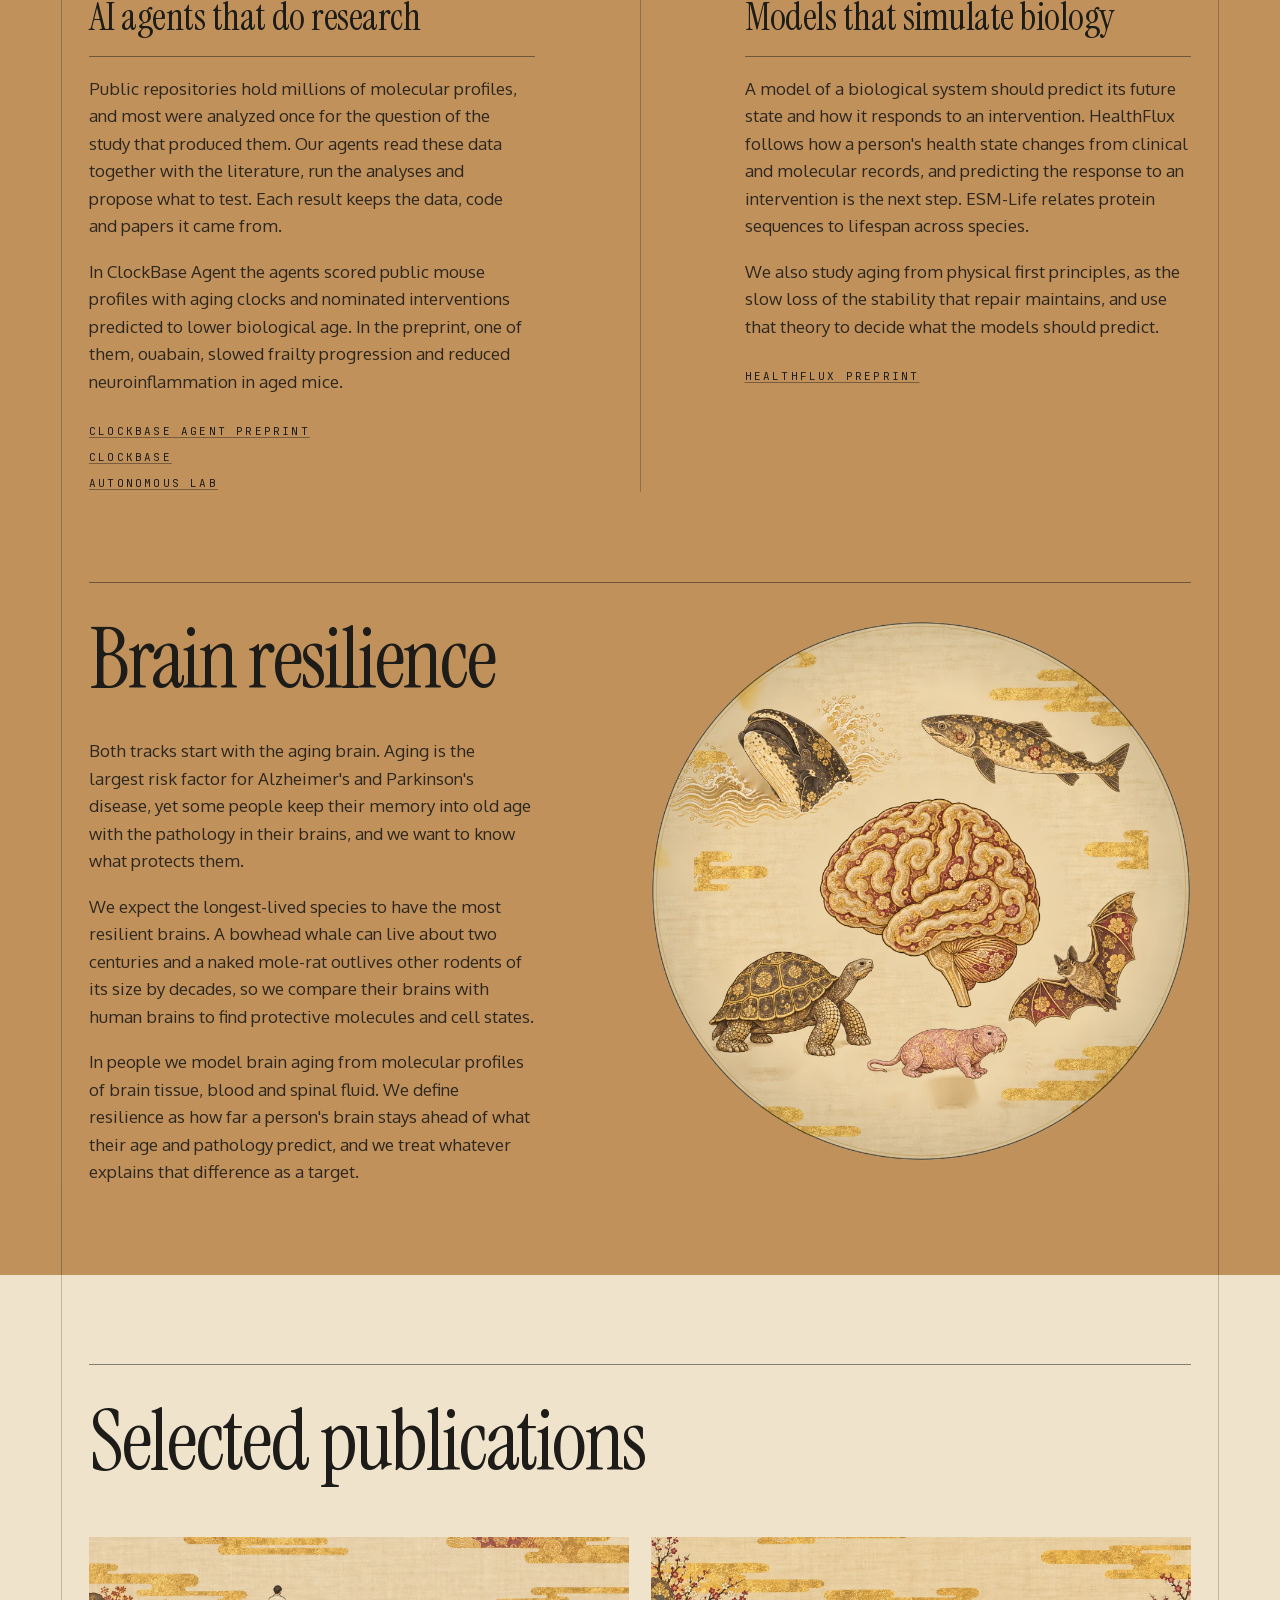
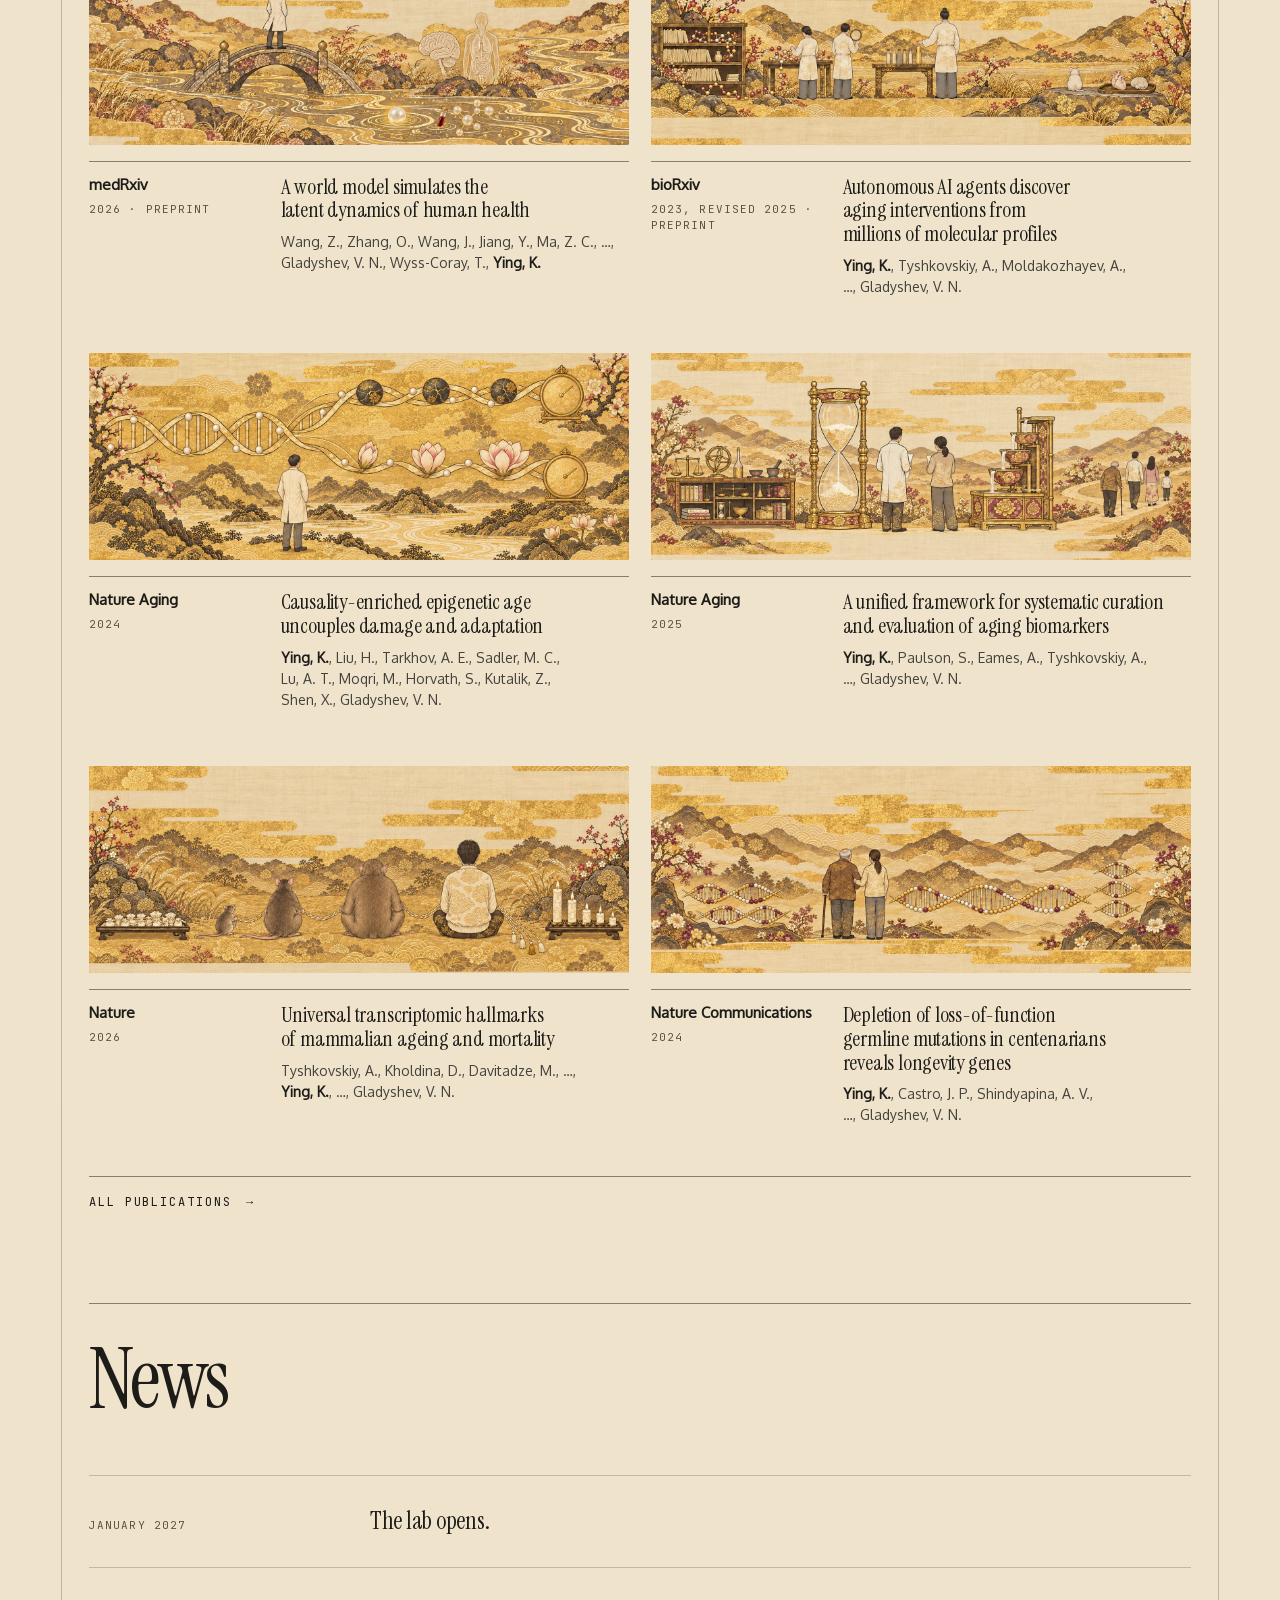
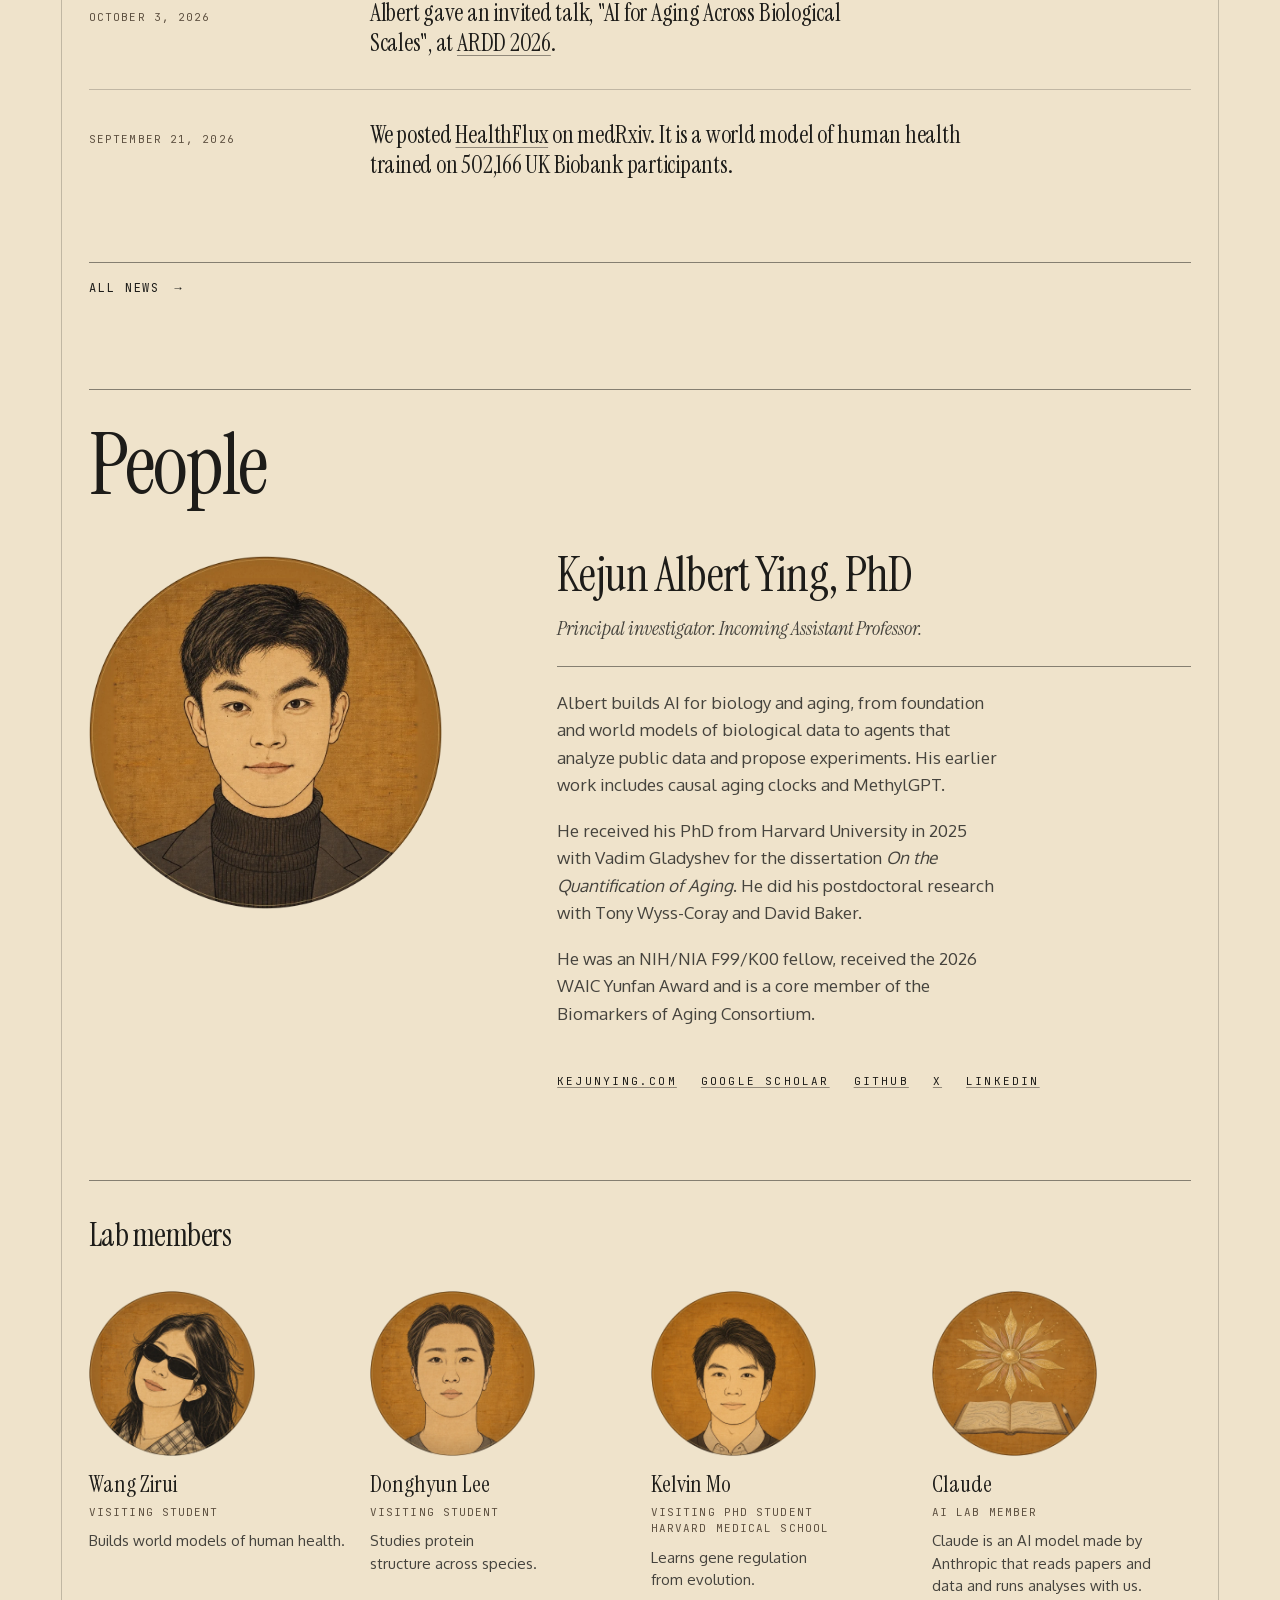
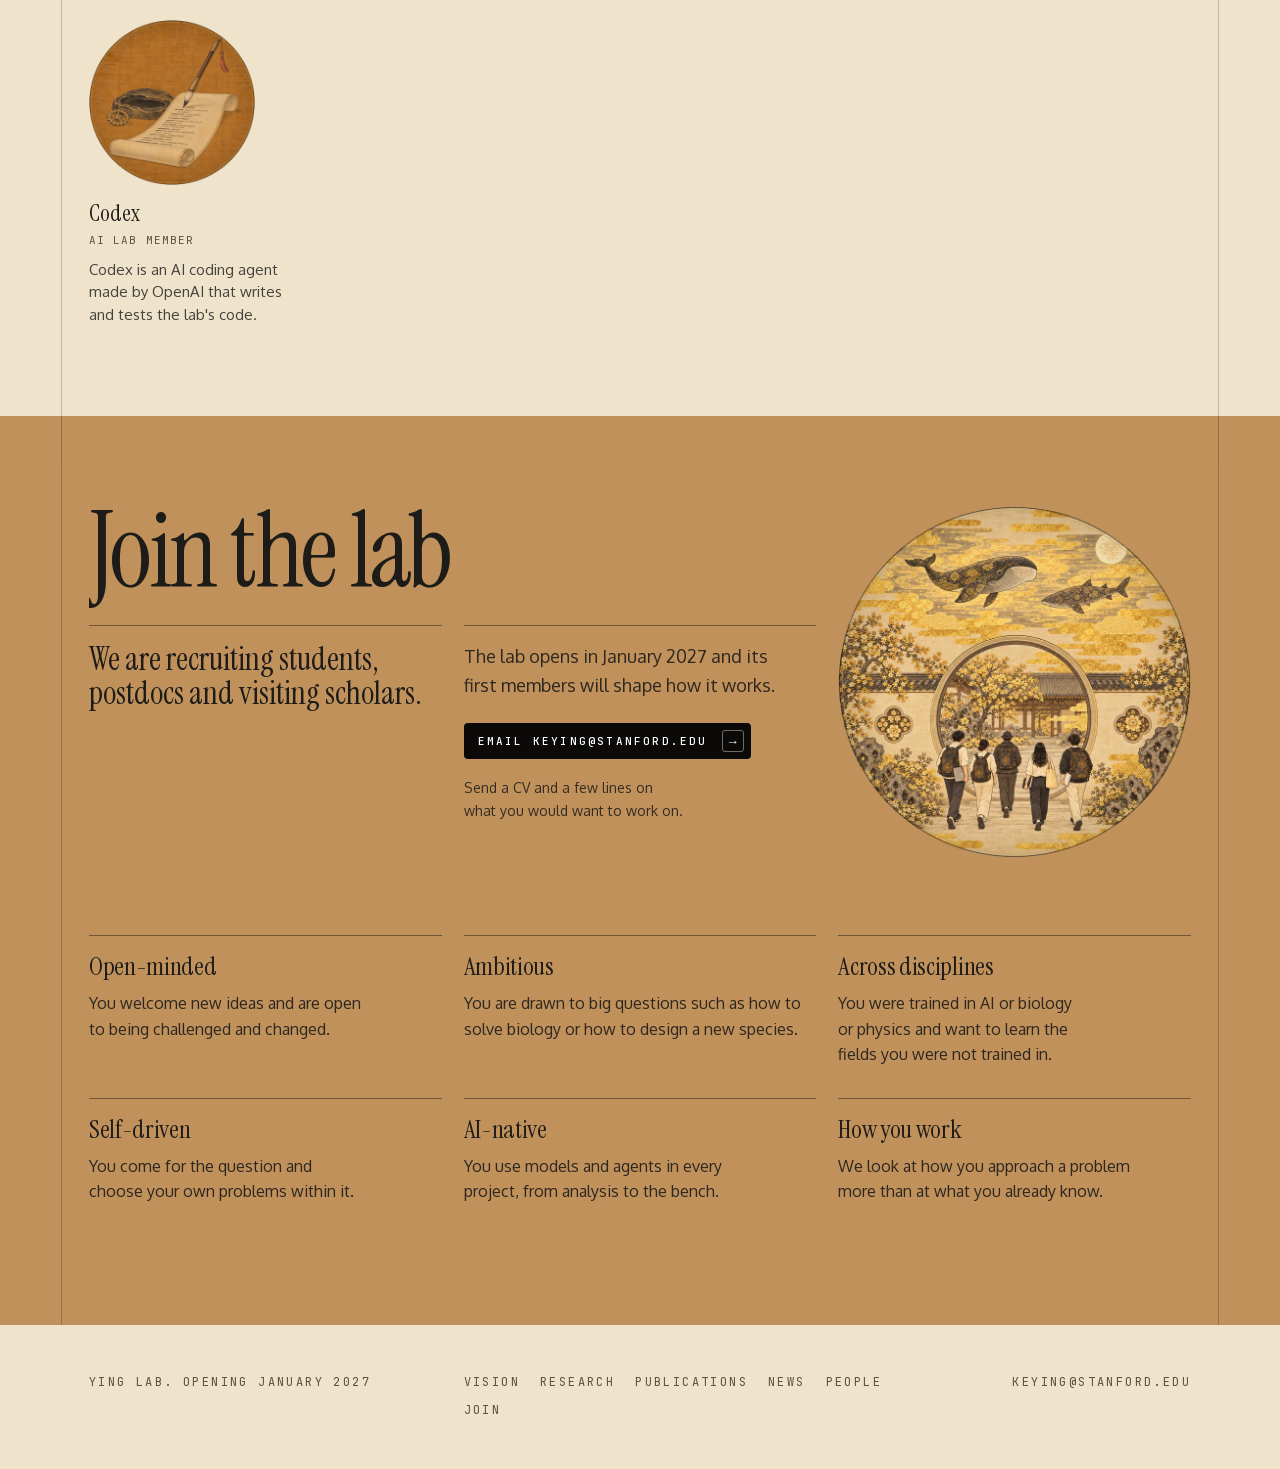
==== commit 6848dd9d: "Add Kelvin Mo to lab members Kelvin Mo joins as a visiting PhD student from Harvard Medical School. " ====
--- a/index.html
+++ b/index.html
@@ -190,6 +190,12 @@
         <p>Studies protein structure across species.</p>
       </li>
       <li>
+        <img src="assets/img/tang-portrait-kelvin.webp?v=t13" width="800" height="1000" loading="lazy" alt="Painted portrait of Kelvin Mo." onerror="this.style.visibility='hidden'">
+        <b>Kelvin Mo</b>
+        <span class="member-role">Visiting PhD student<br>Harvard Medical School</span>
+        <p>Learns gene regulation from evolution.</p>
+      </li>
+      <li>
         <img src="assets/img/tang-member-claude.webp?v=t9" width="800" height="1000" loading="lazy" alt="Painting of a gold starburst above an open notebook.">
         <b>Claude</b>
         <span class="member-role">AI lab member</span>
